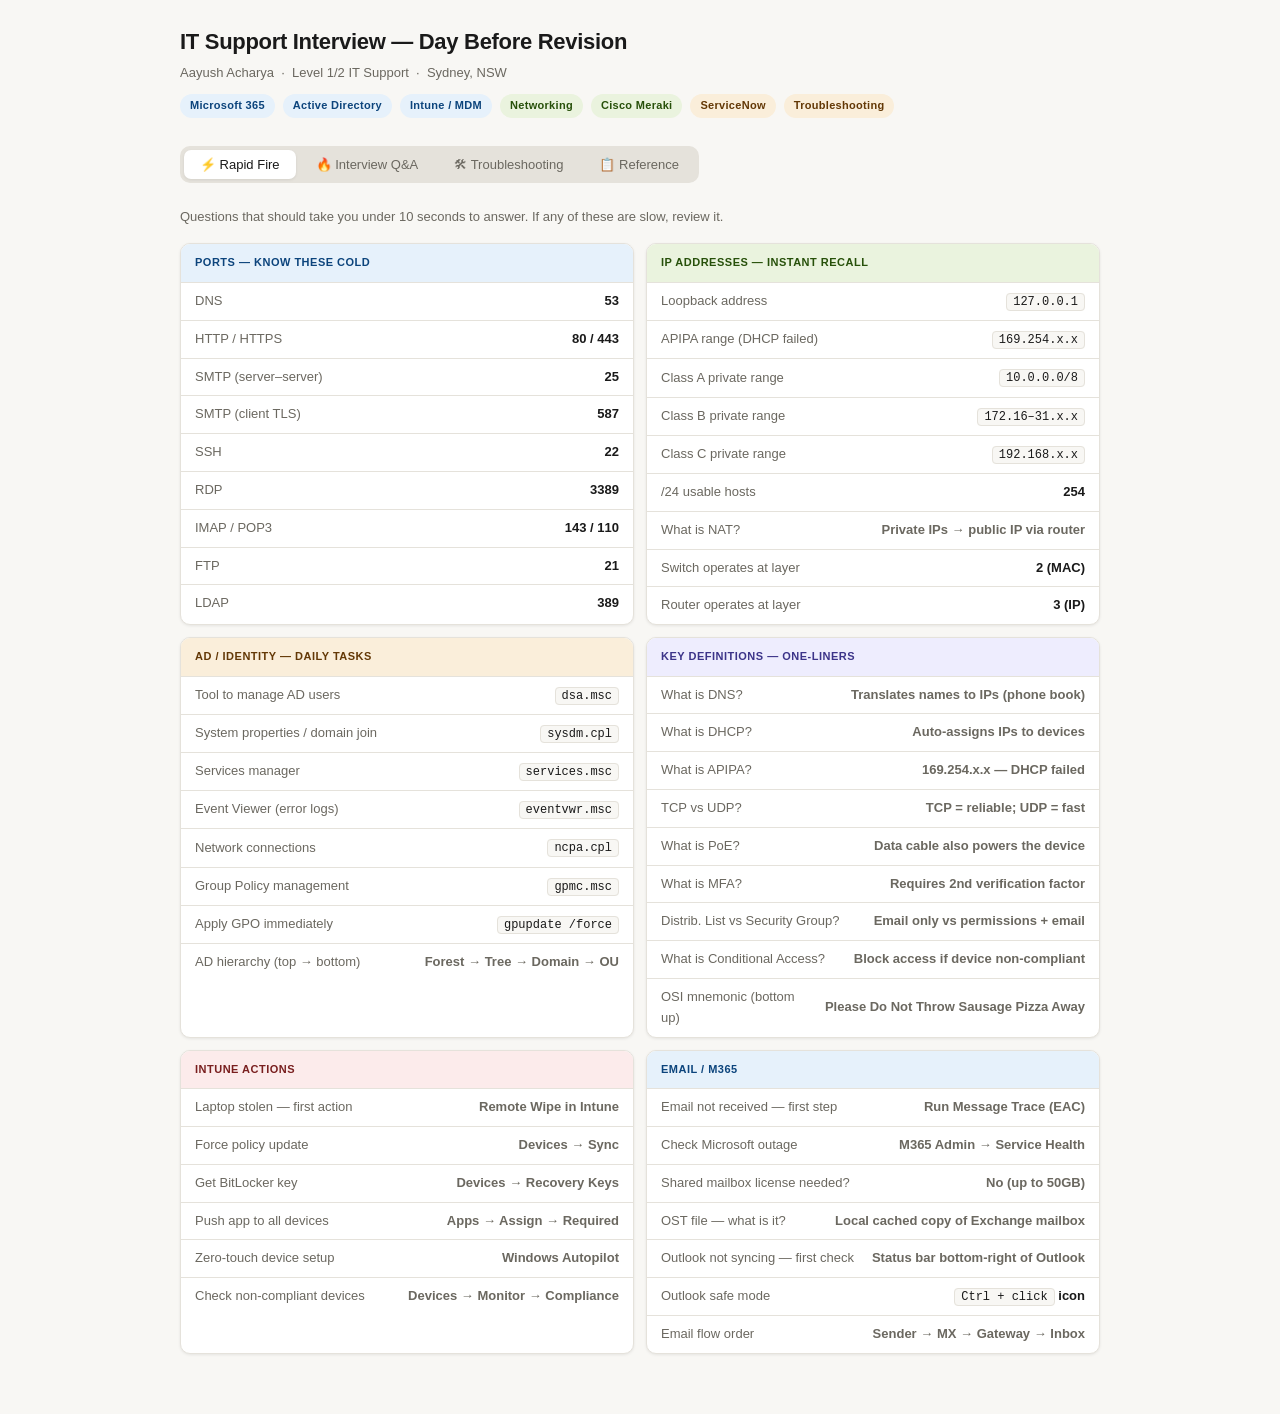
==== IT_Interview_Revision.html @ 7d50e3b5 "Add interactive interview revision guide and updated README" ====
<!DOCTYPE html>
<html lang="en">
<head>
<meta charset="UTF-8">
<meta name="viewport" content="width=device-width, initial-scale=1.0">
<title>IT Support Interview — Day Before Revision</title>
<style>
  :root {
    --bg: #f8f7f4;
    --surface: #ffffff;
    --border: #e5e2db;
    --text: #1a1a1a;
    --muted: #6b6860;
    --accent: #185FA5;
    --accent-bg: #E6F1FB;
    --accent-text: #0C447C;
    --green: #3B6D11;
    --green-bg: #EAF3DE;
    --green-text: #27500A;
    --amber: #854F0B;
    --amber-bg: #FAEEDA;
    --amber-text: #633806;
    --red: #A32D2D;
    --red-bg: #FCEBEB;
    --red-text: #791F1F;
    --purple: #534AB7;
    --purple-bg: #EEEDFE;
    --purple-text: #3C3489;
    --radius: 10px;
    --shadow: 0 1px 3px rgba(0,0,0,0.08);
  }
  * { box-sizing: border-box; margin: 0; padding: 0; }
  body { font-family: -apple-system, 'Segoe UI', sans-serif; background: var(--bg); color: var(--text); font-size: 14px; line-height: 1.6; }

  .page { max-width: 960px; margin: 0 auto; padding: 24px 20px 60px; }

  .header { margin-bottom: 28px; }
  .header h1 { font-size: 22px; font-weight: 700; letter-spacing: -0.3px; }
  .header p { color: var(--muted); font-size: 13px; margin-top: 4px; }
  .badges { display: flex; gap: 8px; margin-top: 10px; flex-wrap: wrap; }
  .badge { font-size: 11px; font-weight: 600; padding: 3px 10px; border-radius: 20px; letter-spacing: 0.3px; }
  .badge-blue { background: var(--accent-bg); color: var(--accent-text); }
  .badge-green { background: var(--green-bg); color: var(--green-text); }
  .badge-amber { background: var(--amber-bg); color: var(--amber-text); }

  .tabs { display: flex; gap: 4px; margin-bottom: 24px; background: var(--border); padding: 4px; border-radius: var(--radius); width: fit-content; }
  .tab { padding: 7px 16px; border-radius: 7px; border: none; background: transparent; cursor: pointer; font-size: 13px; font-weight: 500; color: var(--muted); transition: all 0.15s; }
  .tab.active { background: var(--surface); color: var(--text); box-shadow: var(--shadow); }
  .tab:hover:not(.active) { color: var(--text); }

  .panel { display: none; }
  .panel.active { display: block; }

  /* RAPID FIRE */
  .rf-grid { display: grid; grid-template-columns: 1fr 1fr; gap: 12px; }
  @media (max-width: 600px) { .rf-grid { grid-template-columns: 1fr; } }

  .rf-card { background: var(--surface); border: 1px solid var(--border); border-radius: var(--radius); overflow: hidden; box-shadow: var(--shadow); }
  .rf-header { padding: 10px 14px; font-size: 11px; font-weight: 700; letter-spacing: 0.5px; text-transform: uppercase; border-bottom: 1px solid var(--border); }
  .rf-header.blue { background: var(--accent-bg); color: var(--accent-text); }
  .rf-header.green { background: var(--green-bg); color: var(--green-text); }
  .rf-header.amber { background: var(--amber-bg); color: var(--amber-text); }
  .rf-header.purple { background: var(--purple-bg); color: var(--purple-text); }
  .rf-header.red { background: var(--red-bg); color: var(--red-text); }

  .rf-row { display: flex; justify-content: space-between; align-items: center; padding: 8px 14px; border-bottom: 1px solid var(--border); gap: 12px; }
  .rf-row:last-child { border-bottom: none; }
  .rf-q { color: var(--muted); font-size: 13px; flex: 1; }
  .rf-a { font-weight: 600; font-size: 13px; text-align: right; white-space: nowrap; }
  .rf-a code { background: var(--bg); border: 1px solid var(--border); border-radius: 4px; padding: 1px 6px; font-family: 'Courier New', monospace; font-size: 12px; font-weight: 400; }

  /* INTERVIEW Q&A */
  .qa-list { display: flex; flex-direction: column; gap: 10px; }
  .qa-item { background: var(--surface); border: 1px solid var(--border); border-radius: var(--radius); overflow: hidden; box-shadow: var(--shadow); }
  .qa-q { padding: 14px 16px; cursor: pointer; display: flex; justify-content: space-between; align-items: flex-start; gap: 12px; }
  .qa-q:hover { background: var(--bg); }
  .qa-label { font-size: 11px; font-weight: 700; letter-spacing: 0.4px; text-transform: uppercase; margin-bottom: 3px; }
  .qa-text { font-size: 14px; font-weight: 500; }
  .qa-arrow { font-size: 16px; color: var(--muted); transition: transform 0.2s; flex-shrink: 0; margin-top: 2px; }
  .qa-item.open .qa-arrow { transform: rotate(90deg); }
  .qa-body { display: none; padding: 0 16px 16px; border-top: 1px solid var(--border); }
  .qa-item.open .qa-body { display: block; }
  .qa-answer { background: var(--accent-bg); border-left: 3px solid var(--accent); padding: 12px 14px; border-radius: 0 6px 6px 0; margin: 12px 0 8px; font-size: 13px; line-height: 1.7; color: var(--accent-text); }
  .qa-body p { margin-top: 8px; font-size: 13px; color: var(--muted); line-height: 1.6; }
  .qa-body strong { color: var(--text); font-weight: 600; }
  .tag { display: inline-block; font-size: 11px; font-weight: 600; padding: 2px 8px; border-radius: 4px; }
  .tag-common { background: var(--red-bg); color: var(--red-text); }
  .tag-tech { background: var(--accent-bg); color: var(--accent-text); }
  .tag-behav { background: var(--amber-bg); color: var(--amber-text); }

  /* TROUBLESHOOTING */
  .ts-grid { display: grid; grid-template-columns: 1fr 1fr; gap: 14px; }
  @media (max-width: 640px) { .ts-grid { grid-template-columns: 1fr; } }
  .ts-card { background: var(--surface); border: 1px solid var(--border); border-radius: var(--radius); box-shadow: var(--shadow); overflow: hidden; }
  .ts-title { padding: 12px 14px; font-weight: 600; font-size: 14px; border-bottom: 1px solid var(--border); cursor: pointer; display: flex; justify-content: space-between; align-items: center; }
  .ts-title:hover { background: var(--bg); }
  .ts-body { display: none; padding: 12px 14px; }
  .ts-card.open .ts-body { display: block; }
  .ts-card.open .ts-arrow { transform: rotate(90deg); }
  .ts-arrow { transition: transform 0.2s; color: var(--muted); }
  .step { display: flex; gap: 10px; margin-bottom: 8px; align-items: flex-start; }
  .step-num { background: var(--accent-bg); color: var(--accent-text); border-radius: 50%; width: 20px; height: 20px; display: flex; align-items: center; justify-content: center; font-size: 11px; font-weight: 700; flex-shrink: 0; margin-top: 1px; }
  .step-text { font-size: 13px; line-height: 1.6; }
  .step-text code { background: var(--bg); border: 1px solid var(--border); border-radius: 4px; padding: 0 5px; font-family: monospace; font-size: 12px; }
  .tip { background: var(--green-bg); border-left: 3px solid var(--green); padding: 8px 12px; border-radius: 0 6px 6px 0; margin-top: 10px; font-size: 12px; color: var(--green-text); }
  .warn { background: var(--amber-bg); border-left: 3px solid var(--amber); padding: 8px 12px; border-radius: 0 6px 6px 0; margin-top: 10px; font-size: 12px; color: var(--amber-text); }

  /* REFERENCE */
  .ref-section { margin-bottom: 20px; }
  .ref-title { font-size: 12px; font-weight: 700; letter-spacing: 0.5px; text-transform: uppercase; color: var(--muted); margin-bottom: 10px; }
  .ref-table { width: 100%; border-collapse: collapse; background: var(--surface); border-radius: var(--radius); overflow: hidden; box-shadow: var(--shadow); border: 1px solid var(--border); }
  .ref-table th { background: var(--bg); padding: 8px 12px; text-align: left; font-size: 12px; font-weight: 600; color: var(--muted); border-bottom: 1px solid var(--border); }
  .ref-table td { padding: 8px 12px; font-size: 13px; border-bottom: 1px solid var(--border); }
  .ref-table tr:last-child td { border-bottom: none; }
  .ref-table td:first-child { font-family: monospace; font-size: 12px; color: var(--accent); }
  .cmd-table td:first-child { font-family: monospace; font-size: 12px; color: var(--purple); }
  .port-table td:first-child { font-weight: 700; color: var(--text); font-family: monospace; }
  .sla-table td:first-child { font-family: inherit; font-weight: 500; }
  .p1 { color: var(--red); font-weight: 700; }
  .p2 { color: var(--amber); font-weight: 600; }
  .p3 { color: var(--accent); font-weight: 600; }
  .p4 { color: var(--green); }

  .search-wrap { position: relative; margin-bottom: 20px; }
  .search-wrap input { width: 100%; padding: 10px 14px 10px 36px; border: 1px solid var(--border); border-radius: var(--radius); background: var(--surface); font-size: 14px; color: var(--text); }
  .search-wrap input:focus { outline: none; border-color: var(--accent); }
  .search-icon { position: absolute; left: 12px; top: 50%; transform: translateY(-50%); color: var(--muted); font-size: 14px; }

  .section-label { font-size: 11px; font-weight: 700; letter-spacing: 0.5px; text-transform: uppercase; color: var(--muted); margin-bottom: 10px; }

  .highlight { background: #fff3cd; border-radius: 2px; }
</style>
</head>
<body>
<div class="page">

  <div class="header">
    <h1>IT Support Interview — Day Before Revision</h1>
    <p>Aayush Acharya &nbsp;·&nbsp; Level 1/2 IT Support &nbsp;·&nbsp; Sydney, NSW</p>
    <div class="badges">
      <span class="badge badge-blue">Microsoft 365</span>
      <span class="badge badge-blue">Active Directory</span>
      <span class="badge badge-blue">Intune / MDM</span>
      <span class="badge badge-green">Networking</span>
      <span class="badge badge-green">Cisco Meraki</span>
      <span class="badge badge-amber">ServiceNow</span>
      <span class="badge badge-amber">Troubleshooting</span>
    </div>
  </div>

  <div class="tabs">
    <button class="tab active" onclick="switchTab('rapid')">⚡ Rapid Fire</button>
    <button class="tab" onclick="switchTab('qa')">🔥 Interview Q&amp;A</button>
    <button class="tab" onclick="switchTab('ts')">🛠 Troubleshooting</button>
    <button class="tab" onclick="switchTab('ref')">📋 Reference</button>
  </div>

  <!-- ======== RAPID FIRE ======== -->
  <div id="panel-rapid" class="panel active">
    <p style="color:var(--muted);font-size:13px;margin-bottom:16px;">Questions that should take you under 10 seconds to answer. If any of these are slow, review it.</p>

    <div class="rf-grid">

      <div class="rf-card">
        <div class="rf-header blue">Ports — Know These Cold</div>
        <div class="rf-row"><span class="rf-q">DNS</span><span class="rf-a">53</span></div>
        <div class="rf-row"><span class="rf-q">HTTP / HTTPS</span><span class="rf-a">80 / 443</span></div>
        <div class="rf-row"><span class="rf-q">SMTP (server–server)</span><span class="rf-a">25</span></div>
        <div class="rf-row"><span class="rf-q">SMTP (client TLS)</span><span class="rf-a">587</span></div>
        <div class="rf-row"><span class="rf-q">SSH</span><span class="rf-a">22</span></div>
        <div class="rf-row"><span class="rf-q">RDP</span><span class="rf-a">3389</span></div>
        <div class="rf-row"><span class="rf-q">IMAP / POP3</span><span class="rf-a">143 / 110</span></div>
        <div class="rf-row"><span class="rf-q">FTP</span><span class="rf-a">21</span></div>
        <div class="rf-row"><span class="rf-q">LDAP</span><span class="rf-a">389</span></div>
      </div>

      <div class="rf-card">
        <div class="rf-header green">IP Addresses — Instant Recall</div>
        <div class="rf-row"><span class="rf-q">Loopback address</span><span class="rf-a"><code>127.0.0.1</code></span></div>
        <div class="rf-row"><span class="rf-q">APIPA range (DHCP failed)</span><span class="rf-a"><code>169.254.x.x</code></span></div>
        <div class="rf-row"><span class="rf-q">Class A private range</span><span class="rf-a"><code>10.0.0.0/8</code></span></div>
        <div class="rf-row"><span class="rf-q">Class B private range</span><span class="rf-a"><code>172.16–31.x.x</code></span></div>
        <div class="rf-row"><span class="rf-q">Class C private range</span><span class="rf-a"><code>192.168.x.x</code></span></div>
        <div class="rf-row"><span class="rf-q">/24 usable hosts</span><span class="rf-a">254</span></div>
        <div class="rf-row"><span class="rf-q">What is NAT?</span><span class="rf-a rf-q" style="text-align:right;">Private IPs → public IP via router</span></div>
        <div class="rf-row"><span class="rf-q">Switch operates at layer</span><span class="rf-a">2 (MAC)</span></div>
        <div class="rf-row"><span class="rf-q">Router operates at layer</span><span class="rf-a">3 (IP)</span></div>
      </div>

      <div class="rf-card">
        <div class="rf-header amber">AD / Identity — Daily Tasks</div>
        <div class="rf-row"><span class="rf-q">Tool to manage AD users</span><span class="rf-a"><code>dsa.msc</code></span></div>
        <div class="rf-row"><span class="rf-q">System properties / domain join</span><span class="rf-a"><code>sysdm.cpl</code></span></div>
        <div class="rf-row"><span class="rf-q">Services manager</span><span class="rf-a"><code>services.msc</code></span></div>
        <div class="rf-row"><span class="rf-q">Event Viewer (error logs)</span><span class="rf-a"><code>eventvwr.msc</code></span></div>
        <div class="rf-row"><span class="rf-q">Network connections</span><span class="rf-a"><code>ncpa.cpl</code></span></div>
        <div class="rf-row"><span class="rf-q">Group Policy management</span><span class="rf-a"><code>gpmc.msc</code></span></div>
        <div class="rf-row"><span class="rf-q">Apply GPO immediately</span><span class="rf-a"><code>gpupdate /force</code></span></div>
        <div class="rf-row"><span class="rf-q">AD hierarchy (top → bottom)</span><span class="rf-a rf-q" style="text-align:right;">Forest → Tree → Domain → OU</span></div>
      </div>

      <div class="rf-card">
        <div class="rf-header purple">Key Definitions — One-Liners</div>
        <div class="rf-row"><span class="rf-q">What is DNS?</span><span class="rf-a rf-q" style="text-align:right;">Translates names to IPs (phone book)</span></div>
        <div class="rf-row"><span class="rf-q">What is DHCP?</span><span class="rf-a rf-q" style="text-align:right;">Auto-assigns IPs to devices</span></div>
        <div class="rf-row"><span class="rf-q">What is APIPA?</span><span class="rf-a rf-q" style="text-align:right;">169.254.x.x — DHCP failed</span></div>
        <div class="rf-row"><span class="rf-q">TCP vs UDP?</span><span class="rf-a rf-q" style="text-align:right;">TCP = reliable; UDP = fast</span></div>
        <div class="rf-row"><span class="rf-q">What is PoE?</span><span class="rf-a rf-q" style="text-align:right;">Data cable also powers the device</span></div>
        <div class="rf-row"><span class="rf-q">What is MFA?</span><span class="rf-a rf-q" style="text-align:right;">Requires 2nd verification factor</span></div>
        <div class="rf-row"><span class="rf-q">Distrib. List vs Security Group?</span><span class="rf-a rf-q" style="text-align:right;">Email only vs permissions + email</span></div>
        <div class="rf-row"><span class="rf-q">What is Conditional Access?</span><span class="rf-a rf-q" style="text-align:right;">Block access if device non-compliant</span></div>
        <div class="rf-row"><span class="rf-q">OSI mnemonic (bottom up)</span><span class="rf-a rf-q" style="text-align:right;">Please Do Not Throw Sausage Pizza Away</span></div>
      </div>

      <div class="rf-card">
        <div class="rf-header red">Intune Actions</div>
        <div class="rf-row"><span class="rf-q">Laptop stolen — first action</span><span class="rf-a rf-q" style="text-align:right;">Remote Wipe in Intune</span></div>
        <div class="rf-row"><span class="rf-q">Force policy update</span><span class="rf-a rf-q" style="text-align:right;">Devices → Sync</span></div>
        <div class="rf-row"><span class="rf-q">Get BitLocker key</span><span class="rf-a rf-q" style="text-align:right;">Devices → Recovery Keys</span></div>
        <div class="rf-row"><span class="rf-q">Push app to all devices</span><span class="rf-a rf-q" style="text-align:right;">Apps → Assign → Required</span></div>
        <div class="rf-row"><span class="rf-q">Zero-touch device setup</span><span class="rf-a rf-q" style="text-align:right;">Windows Autopilot</span></div>
        <div class="rf-row"><span class="rf-q">Check non-compliant devices</span><span class="rf-a rf-q" style="text-align:right;">Devices → Monitor → Compliance</span></div>
      </div>

      <div class="rf-card">
        <div class="rf-header blue">Email / M365</div>
        <div class="rf-row"><span class="rf-q">Email not received — first step</span><span class="rf-a rf-q" style="text-align:right;">Run Message Trace (EAC)</span></div>
        <div class="rf-row"><span class="rf-q">Check Microsoft outage</span><span class="rf-a rf-q" style="text-align:right;">M365 Admin → Service Health</span></div>
        <div class="rf-row"><span class="rf-q">Shared mailbox license needed?</span><span class="rf-a rf-q" style="text-align:right;">No (up to 50GB)</span></div>
        <div class="rf-row"><span class="rf-q">OST file — what is it?</span><span class="rf-a rf-q" style="text-align:right;">Local cached copy of Exchange mailbox</span></div>
        <div class="rf-row"><span class="rf-q">Outlook not syncing — first check</span><span class="rf-a rf-q" style="text-align:right;">Status bar bottom-right of Outlook</span></div>
        <div class="rf-row"><span class="rf-q">Outlook safe mode</span><span class="rf-a"><code>Ctrl + click</code> icon</span></div>
        <div class="rf-row"><span class="rf-q">Email flow order</span><span class="rf-a rf-q" style="text-align:right;">Sender → MX → Gateway → Inbox</span></div>
      </div>

    </div>
  </div>

  <!-- ======== INTERVIEW Q&A ======== -->
  <div id="panel-qa" class="panel">
    <p style="color:var(--muted);font-size:13px;margin-bottom:16px;">Click any question to see the strong answer. Read it out loud — aim for 30–45 seconds per answer.</p>
    <div class="qa-list" id="qa-list">

      <div class="qa-item open">
        <div class="qa-q" onclick="toggleQA(this)">
          <div>
            <div class="qa-label"><span class="tag tag-common">Most Asked</span></div>
            <div class="qa-text">Tell me about yourself.</div>
          </div>
          <div class="qa-arrow">›</div>
        </div>
        <div class="qa-body">
          <div class="qa-answer">"I'm an IT support professional with 2+ years of hands-on experience in enterprise environments — most recently at PwC where I provide AV and technical support to partners and executives across a Big 4 environment. Before that, I ran IT support solo across a 200+ user, 9-site hospitality group with a 95% first-contact resolution rate. My strengths are Microsoft 365, Entra ID, Intune, and network troubleshooting, and I back that up with active home lab work in Zero Trust and hybrid cloud infrastructure."</div>
          <p>Tip: Lead with your <strong>current role</strong>, hit your <strong>biggest metric</strong> (95% FCR, 200+ users), then mention <strong>key tech</strong>. Stay under 45 seconds.</p>
        </div>
      </div>

      <div class="qa-item">
        <div class="qa-q" onclick="toggleQA(this)">
          <div>
            <div class="qa-label"><span class="tag tag-common">Most Asked</span></div>
            <div class="qa-text">How do you prioritise tickets when you have multiple open at once?</div>
          </div>
          <div class="qa-arrow">›</div>
        </div>
        <div class="qa-body">
          <div class="qa-answer">"I prioritise by business impact first. If a whole office is down, that's P1 and I escalate immediately. If a single user is fully blocked from working, that's P2 and I jump on it. Minor issues like cosmetic glitches get queued. I follow the SLA matrix — always respond within the window, never go silent on a ticket. I update users proactively; nobody should have to chase me."</div>
          <p>Tip: Mention <strong>SLA awareness</strong>, give a real example of how you categorise, and end on <strong>communication</strong> — that's what separates good L1 from great L1.</p>
        </div>
      </div>

      <div class="qa-item">
        <div class="qa-q" onclick="toggleQA(this)">
          <div>
            <div class="qa-label"><span class="tag tag-tech">Technical</span></div>
            <div class="qa-text">What is Active Directory and what do you use it for day-to-day?</div>
          </div>
          <div class="qa-arrow">›</div>
        </div>
        <div class="qa-body">
          <div class="qa-answer">"Active Directory is Microsoft's centralised directory service that manages users, computers, and security policies across a network. Everything authenticates through it via the Domain Controller. Day-to-day I use <code>dsa.msc</code> to create accounts, reset passwords, unlock accounts, add users to security groups, and handle onboarding and offboarding. It's the most-touched tool in IT support."</div>
          <p>Structure: Forest → Tree → Domain → OU. Know the <strong>AD daily tasks table</strong> in Reference cold.</p>
        </div>
      </div>

      <div class="qa-item">
        <div class="qa-q" onclick="toggleQA(this)">
          <div>
            <div class="qa-label"><span class="tag tag-tech">Technical</span></div>
            <div class="qa-text">What's the difference between a Distribution List and a Security Group?</div>
          </div>
          <div class="qa-arrow">›</div>
        </div>
        <div class="qa-body">
          <div class="qa-answer">"A Distribution List is email-only — you send one email and it fans out to all members. It can't be used for permissions. A Security Group controls access — who can get into a shared drive, SharePoint site, or application. Security groups can also be mail-enabled, so you get both functions in one. I create and manage both in M365 Admin Centre."</div>
        </div>
      </div>

      <div class="qa-item">
        <div class="qa-q" onclick="toggleQA(this)">
          <div>
            <div class="qa-label"><span class="tag tag-tech">Technical</span></div>
            <div class="qa-text">Walk me through what you'd do if a user says their internet is slow.</div>
          </div>
          <div class="qa-arrow">›</div>
        </div>
        <div class="qa-body">
          <div class="qa-answer">"First I ask: is it just them, or others on the same floor? That tells me if it's the device or the network. Then I run <code>ping 8.8.8.8 -t</code> to check for packet loss, and <code>ping google.com</code> — if 8.8.8.8 works but google.com doesn't, it's a DNS issue, not connectivity. Then <code>ipconfig /release</code> and <code>renew</code> to refresh the lease, <code>flushdns</code> to clear cache. I check their IP isn't an APIPA 169.254 address. If they're on WiFi I check the Meraki dashboard for AP status. If the whole office is affected, I contact the ISP and escalate to the network team."</div>
          <p>This is the <strong>most common</strong> technical scenario question. Work through it methodically: isolate → diagnose → fix. See the full playbook in Troubleshooting.</p>
        </div>
      </div>

      <div class="qa-item">
        <div class="qa-q" onclick="toggleQA(this)">
          <div>
            <div class="qa-label"><span class="tag tag-tech">Technical</span></div>
            <div class="qa-text">What do you do in Microsoft Intune day-to-day?</div>
          </div>
          <div class="qa-arrow">›</div>
        </div>
        <div class="qa-body">
          <div class="qa-answer">"I use Intune for the device fleet. When a new staff member starts, I enroll their device and configure Windows Autopilot for zero-touch setup. I push required apps remotely — set as Required so they install without user action. If a device goes missing or stolen, I immediately do a remote wipe from the Intune portal to protect company data. I also use Conditional Access to make sure only compliant, enrolled devices can access company resources, and I regularly check the non-compliance report."</div>
        </div>
      </div>

      <div class="qa-item">
        <div class="qa-q" onclick="toggleQA(this)">
          <div>
            <div class="qa-label"><span class="tag tag-behav">Behavioural</span></div>
            <div class="qa-text">Describe a time you handled a difficult situation or escalation.</div>
          </div>
          <div class="qa-arrow">›</div>
        </div>
        <div class="qa-body">
          <div class="qa-answer">"At Platinum Hospitality, we had a network outage affecting the POS systems during a peak dinner service — revenue was directly impacted. I immediately acknowledged the issue to the venue managers so they knew it was being worked on, kept them on a 15-minute update cycle, and simultaneously traced the fault to a failed switch at one of the sites. I coordinated a remote config push and had the sites back online within 40 minutes. The key lesson: keep stakeholders informed the whole time, not just at the start and end."</div>
          <p>Use the <strong>STAR format</strong>: Situation, Task, Action, Result. Always end with what you learned or the outcome.</p>
        </div>
      </div>

      <div class="qa-item">
        <div class="qa-q" onclick="toggleQA(this)">
          <div>
            <div class="qa-label"><span class="tag tag-behav">Behavioural</span></div>
            <div class="qa-text">How do you handle a VIP or an angry user?</div>
          </div>
          <div class="qa-arrow">›</div>
        </div>
        <div class="qa-body">
          <div class="qa-answer">"I stay professional regardless. The frustration is about their work being blocked, not about me personally. I acknowledge it — 'I understand this is urgent, let's get it sorted right now.' I give a clear timeframe, stay focused on the fix, and give them a heads-up when it's resolved. At PwC I support partners and executives regularly — speed and communication matter most in those situations."</div>
        </div>
      </div>

      <div class="qa-item">
        <div class="qa-q" onclick="toggleQA(this)">
          <div>
            <div class="qa-label"><span class="tag tag-common">Most Asked</span></div>
            <div class="qa-text">What do you do when you can't solve a problem?</div>
          </div>
          <div class="qa-arrow">›</div>
        </div>
        <div class="qa-body">
          <div class="qa-answer">"First I check the internal Knowledge Base — chances are someone solved it before. If not, I look at Microsoft docs or search the specific error code. If I'm still stuck, I ask a senior colleague. If we're approaching the SLA breach, I escalate — but I always escalate WITH a full log: what I tried, error messages, what I ruled out. I never escalate blind and make someone else start from zero."</div>
        </div>
      </div>

      <div class="qa-item">
        <div class="qa-q" onclick="toggleQA(this)">
          <div>
            <div class="qa-label"><span class="tag tag-common">Most Asked</span></div>
            <div class="qa-text">Why should we hire you?</div>
          </div>
          <div class="qa-arrow">›</div>
        </div>
        <div class="qa-body">
          <div class="qa-answer">"I've already proven I can handle a high-volume, multi-site environment solo with strong resolution rates. I don't just fix tickets — I document fixes, build knowledge base articles, and leave things better than I found them. I understand that IT support isn't just about computers; it's about keeping people working and keeping them informed. And I'm genuinely building toward cloud and security specialisation, so I'm an investment that compounds."</div>
        </div>
      </div>

      <div class="qa-item">
        <div class="qa-q" onclick="toggleQA(this)">
          <div>
            <div class="qa-label"><span class="tag tag-tech">Technical</span></div>
            <div class="qa-text">What is Group Policy and how have you used it?</div>
          </div>
          <div class="qa-arrow">›</div>
        </div>
        <div class="qa-body">
          <div class="qa-answer">"Group Policy lets admins push configuration settings to all users and computers in a domain from one place — instead of configuring each machine manually. I create GPOs and link them to OUs. I've used it to enforce password complexity, map network drives, set desktop wallpapers, and push security configurations. When I need changes to apply immediately without waiting for the next policy refresh, I run <code>gpupdate /force</code> on the client machine."</div>
        </div>
      </div>

    </div>
  </div>

  <!-- ======== TROUBLESHOOTING ======== -->
  <div id="panel-ts" class="panel">
    <p style="color:var(--muted);font-size:13px;margin-bottom:16px;">Click any scenario to expand the step-by-step playbook. In interviews, walk through these out loud.</p>
    <div class="ts-grid">

      <div class="ts-card open">
        <div class="ts-title" onclick="toggleTS(this)">
          <span>🌐 Internet slow / not working</span>
          <span class="ts-arrow">›</span>
        </div>
        <div class="ts-body">
          <div class="step"><div class="step-num">1</div><div class="step-text"><strong>Isolate scope.</strong> One user or whole office? One = device. Whole = upstream.</div></div>
          <div class="step"><div class="step-num">2</div><div class="step-text">Run <code>ping 8.8.8.8 -t</code> — check for packet loss in the output.</div></div>
          <div class="step"><div class="step-num">3</div><div class="step-text">Run <code>ping google.com</code> — if 8.8.8.8 works but google.com fails → DNS issue.</div></div>
          <div class="step"><div class="step-num">4</div><div class="step-text">Check IP with <code>ipconfig /all</code>. APIPA <code>169.254.x.x</code> = DHCP failed.</div></div>
          <div class="step"><div class="step-num">5</div><div class="step-text">Run <code>ipconfig /release</code> → <code>ipconfig /renew</code> → <code>ipconfig /flushdns</code>.</div></div>
          <div class="step"><div class="step-num">6</div><div class="step-text">Restart docking station. Try different cable.</div></div>
          <div class="step"><div class="step-num">7</div><div class="step-text">WiFi: check Meraki dashboard — is the AP online? Is the user on corporate vs guest WiFi?</div></div>
          <div class="tip">Whole office affected → contact ISP + escalate to network team immediately.</div>
        </div>
      </div>

      <div class="ts-card">
        <div class="ts-title" onclick="toggleTS(this)">
          <span>📧 Outlook not syncing</span>
          <span class="ts-arrow">›</span>
        </div>
        <div class="ts-body">
          <div class="step"><div class="step-num">1</div><div class="step-text">Check status bar (bottom-right of Outlook). Should say "Connected to Exchange".</div></div>
          <div class="step"><div class="step-num">2</div><div class="step-text">Test at <strong>office.com</strong> → OWA. If it works there, problem is the local client.</div></div>
          <div class="step"><div class="step-num">3</div><div class="step-text">Launch Outlook Safe Mode: <code>Ctrl + click</code> the icon. If it works → add-in conflict.</div></div>
          <div class="step"><div class="step-num">4</div><div class="step-text">Repair Office: Control Panel → Programs → Microsoft 365 → Repair (Quick first).</div></div>
          <div class="step"><div class="step-num">5</div><div class="step-text">Rebuild OST: close Outlook → delete <code>.ost</code> file in <code>%localappdata%\Microsoft\Outlook\</code> → reopen.</div></div>
          <div class="step"><div class="step-num">6</div><div class="step-text">New profile: Control Panel → Mail → Show Profiles → Add new → set as default.</div></div>
          <div class="tip">Always check M365 Service Health first — if Exchange is down, none of this matters.</div>
        </div>
      </div>

      <div class="ts-card">
        <div class="ts-title" onclick="toggleTS(this)">
          <span>🖨 Printer not working</span>
          <span class="ts-arrow">›</span>
        </div>
        <div class="ts-body">
          <div class="step"><div class="step-num">1</div><div class="step-text">Isolate: just this user, or everyone? Just this printer, or all printers?</div></div>
          <div class="step"><div class="step-num">2</div><div class="step-text">Physical check: is printer on, no error lights, paper loaded, not showing offline?</div></div>
          <div class="step"><div class="step-num">3</div><div class="step-text">Ping printer IP: <code>ping [printer IP]</code> — can't reach it? Network/IP issue.</div></div>
          <div class="step"><div class="step-num">4</div><div class="step-text">Restart Print Spooler: <code>services.msc</code> → Print Spooler → Restart.</div></div>
          <div class="step"><div class="step-num">5</div><div class="step-text">Remap printer: Win+R → <code>\\server\printername</code></div></div>
          <div class="step"><div class="step-num">6</div><div class="step-text">If stuck queue: stop Spooler → delete files in <code>C:\Windows\System32\spool\PRINTERS</code> → restart Spooler.</div></div>
        </div>
      </div>

      <div class="ts-card">
        <div class="ts-title" onclick="toggleTS(this)">
          <span>🔒 Account locked out</span>
          <span class="ts-arrow">›</span>
        </div>
        <div class="ts-body">
          <div class="step"><div class="step-num">1</div><div class="step-text"><code>dsa.msc</code> → find user → Properties → Account tab → tick "Unlock account".</div></div>
          <div class="step"><div class="step-num">2</div><div class="step-text">Check Event Viewer for source of lockout — which machine triggered it?</div></div>
          <div class="step"><div class="step-num">3</div><div class="step-text">Ask: do you have Outlook or Teams on your phone with old password saved? That can keep re-locking it.</div></div>
          <div class="step"><div class="step-num">4</div><div class="step-text">Advise user to update saved credentials on all devices after password reset.</div></div>
          <div class="tip">Most common cause: saved credentials on phone still using the old password.</div>
        </div>
      </div>

      <div class="ts-card">
        <div class="ts-title" onclick="toggleTS(this)">
          <span>🎧 Teams / Audio not working</span>
          <span class="ts-arrow">›</span>
        </div>
        <div class="ts-body">
          <div class="step"><div class="step-num">1</div><div class="step-text">Check Windows Sound Settings → correct output device selected (not laptop speakers).</div></div>
          <div class="step"><div class="step-num">2</div><div class="step-text">Settings → Privacy → Microphone → toggle ON for Teams.</div></div>
          <div class="step"><div class="step-num">3</div><div class="step-text">In Teams: ··· → Settings → Devices → select correct mic/speaker.</div></div>
          <div class="step"><div class="step-num">4</div><div class="step-text">Clear Teams cache: <code>%appdata%\Microsoft\Teams</code> → delete contents → restart Teams.</div></div>
          <div class="step"><div class="step-num">5</div><div class="step-text">Test on <strong>teams.microsoft.com</strong> (web) — isolates desktop client vs account.</div></div>
        </div>
      </div>

      <div class="ts-card">
        <div class="ts-title" onclick="toggleTS(this)">
          <span>🔑 VPN not connecting</span>
          <span class="ts-arrow">›</span>
        </div>
        <div class="ts-body">
          <div class="step"><div class="step-num">1</div><div class="step-text">Confirm user has working internet <em>without</em> VPN first.</div></div>
          <div class="step"><div class="step-num">2</div><div class="step-text">Disconnect → reconnect. Check VPN client is up to date.</div></div>
          <div class="step"><div class="step-num">3</div><div class="step-text">Check credentials — has their password expired?</div></div>
          <div class="step"><div class="step-num">4</div><div class="step-text">Reinstall the VPN client.</div></div>
          <div class="step"><div class="step-num">5</div><div class="step-text">Test from mobile hotspot — rules out local network blocking VPN ports.</div></div>
          <div class="step"><div class="step-num">6</div><div class="step-text">Escalate with: error message, screenshots, steps tried.</div></div>
        </div>
      </div>

      <div class="ts-card">
        <div class="ts-title" onclick="toggleTS(this)">
          <span>💻 Laptop reported stolen</span>
          <span class="ts-arrow">›</span>
        </div>
        <div class="ts-body">
          <div class="step"><div class="step-num">1</div><div class="step-text">Confirm genuine theft with manager (not just misplaced).</div></div>
          <div class="step"><div class="step-num">2</div><div class="step-text"><strong>Intune → Devices → Remote Wipe.</strong> Removes all company data immediately.</div></div>
          <div class="step"><div class="step-num">3</div><div class="step-text"><strong>Entra ID → Revoke all sign-in sessions</strong> for the user.</div></div>
          <div class="step"><div class="step-num">4</div><div class="step-text">Disable the user's AD account if credential compromise is suspected.</div></div>
          <div class="step"><div class="step-num">5</div><div class="step-text">Log full incident in ticketing system with timestamps.</div></div>
          <div class="step"><div class="step-num">6</div><div class="step-text">Report to building security / police. Begin replacement hardware process.</div></div>
          <div class="warn">Never skip the Remote Wipe step — this is the most critical action and must happen immediately.</div>
        </div>
      </div>

      <div class="ts-card">
        <div class="ts-title" onclick="toggleTS(this)">
          <span>⚠️ "Trust relationship failed"</span>
          <span class="ts-arrow">›</span>
        </div>
        <div class="ts-body">
          <p style="font-size:13px;margin-bottom:10px;color:var(--muted);">Machine account password out of sync with the Domain Controller.</p>
          <div class="step"><div class="step-num">1</div><div class="step-text">Log in as <strong>local admin</strong> (not domain account).</div></div>
          <div class="step"><div class="step-num">2</div><div class="step-text">PowerShell fix: <code>Test-ComputerSecureChannel -Repair -Credential (Get-Credential)</code></div></div>
          <div class="step"><div class="step-num">3</div><div class="step-text">Classic method: <code>sysdm.cpl</code> → remove from domain → rejoin domain → restart.</div></div>
          <div class="tip">PowerShell method is faster — no full disjoin/rejoin needed on modern Windows.</div>
        </div>
      </div>

    </div>
  </div>

  <!-- ======== REFERENCE ======== -->
  <div id="panel-ref" class="panel">

    <div class="ref-section">
      <div class="ref-title">SLA Matrix</div>
      <table class="ref-table sla-table">
        <tr><th>Priority</th><th>Respond by</th><th>Resolve by</th><th>Example</th></tr>
        <tr><td class="p1">P1 — Critical</td><td class="p1">&lt; 15 min</td><td class="p1">&lt; 2 hrs</td><td>Server down, whole office offline</td></tr>
        <tr><td class="p2">P2 — Urgent</td><td class="p2">&lt; 1 hr</td><td class="p2">&lt; 4 hrs</td><td>User fully blocked from working</td></tr>
        <tr><td class="p3">P3 — High</td><td class="p3">&lt; 2 hrs</td><td class="p3">&lt; 8 hrs</td><td>Degraded, workaround exists</td></tr>
        <tr><td class="p4">P4 — Normal</td><td class="p4">&lt; 4 hrs</td><td class="p4">&lt; 24 hrs</td><td>Minor, non-blocking issue</td></tr>
        <tr><td>Phone answer</td><td colspan="3">&lt; 30 seconds</td></tr>
      </table>
    </div>

    <div class="ref-section">
      <div class="ref-title">Active Directory Daily Tasks</div>
      <table class="ref-table">
        <tr><th>Task</th><th>Tool</th><th>How</th></tr>
        <tr><td>Create user</td><td>dsa.msc</td><td>Right-click OU → New → User</td></tr>
        <tr><td>Reset password</td><td>dsa.msc</td><td>Right-click user → Reset Password</td></tr>
        <tr><td>Unlock account</td><td>dsa.msc</td><td>Properties → Account tab → Unlock</td></tr>
        <tr><td>Disable account</td><td>dsa.msc</td><td>Right-click → Disable Account</td></tr>
        <tr><td>Add to group</td><td>dsa.msc</td><td>Properties → Member Of → Add</td></tr>
        <tr><td>Check password expiry</td><td>CMD</td><td>net user [username] /domain</td></tr>
        <tr><td>Force Group Policy</td><td>CMD</td><td>gpupdate /force</td></tr>
        <tr><td>Join domain</td><td>sysdm.cpl</td><td>Change → Domain → enter name</td></tr>
      </table>
    </div>

    <div class="ref-section">
      <div class="ref-title">CMD / PowerShell Cheat Sheet</div>
      <table class="ref-table cmd-table">
        <tr><th>Command</th><th>Use it for</th></tr>
        <tr><td>ipconfig /all</td><td>Full network info — IP, gateway, DNS, MAC, DHCP server</td></tr>
        <tr><td>ipconfig /release + /renew</td><td>Drop and request a new DHCP lease</td></tr>
        <tr><td>ipconfig /flushdns</td><td>Clear local DNS cache</td></tr>
        <tr><td>ping 8.8.8.8 -t</td><td>Continuous ping — check for packet loss (drops = unstable)</td></tr>
        <tr><td>tracert google.com</td><td>Find which hop (router) is failing</td></tr>
        <tr><td>nslookup google.com</td><td>Check what IP DNS returns for a name</td></tr>
        <tr><td>gpupdate /force</td><td>Apply Group Policy immediately</td></tr>
        <tr><td>net user [user] /domain</td><td>Check account status, last password change, expiry</td></tr>
        <tr><td>whoami /groups</td><td>See all security groups the current user is in</td></tr>
        <tr><td>sfc /scannow</td><td>Scan and repair corrupted Windows system files</td></tr>
        <tr><td>netstat -an</td><td>See all active network connections and listening ports</td></tr>
        <tr><td>arp -a</td><td>Show ARP table (IP → MAC address mappings)</td></tr>
      </table>
    </div>

    <div class="ref-section">
      <div class="ref-title">Key Port Numbers</div>
      <table class="ref-table port-table">
        <tr><th>Port</th><th>Protocol</th><th>What it does</th></tr>
        <tr><td>21</td><td>FTP</td><td>File transfer (unencrypted)</td></tr>
        <tr><td>22</td><td>SSH</td><td>Secure remote shell</td></tr>
        <tr><td>25</td><td>SMTP</td><td>Outgoing mail — server to server</td></tr>
        <tr><td>53</td><td>DNS</td><td>Name resolution</td></tr>
        <tr><td>80</td><td>HTTP</td><td>Web (unencrypted)</td></tr>
        <tr><td>110</td><td>POP3</td><td>Incoming mail (downloads to local)</td></tr>
        <tr><td>143</td><td>IMAP</td><td>Incoming mail (server sync)</td></tr>
        <tr><td>389</td><td>LDAP</td><td>Directory services (Active Directory)</td></tr>
        <tr><td>443</td><td>HTTPS</td><td>Secure web</td></tr>
        <tr><td>587</td><td>SMTP/TLS</td><td>Outgoing mail — client to server (secure)</td></tr>
        <tr><td>3389</td><td>RDP</td><td>Remote Desktop Protocol</td></tr>
      </table>
    </div>

    <div class="ref-section">
      <div class="ref-title">Windows Run Commands</div>
      <table class="ref-table cmd-table">
        <tr><th>Command</th><th>Opens</th></tr>
        <tr><td>sysdm.cpl</td><td>System Properties — domain join, PC rename</td></tr>
        <tr><td>ncpa.cpl</td><td>Network Connections — set static IP, toggle NIC</td></tr>
        <tr><td>appwiz.cpl</td><td>Programs & Features — uninstall / repair Office</td></tr>
        <tr><td>services.msc</td><td>Services — restart Print Spooler, Windows Update</td></tr>
        <tr><td>eventvwr.msc</td><td>Event Viewer — error codes, crash logs</td></tr>
        <tr><td>dsa.msc</td><td>AD Users & Computers — manage domain users</td></tr>
        <tr><td>gpmc.msc</td><td>Group Policy Management Console</td></tr>
        <tr><td>diskmgmt.msc</td><td>Disk Management — partition drives</td></tr>
        <tr><td>compmgmt.msc</td><td>Computer Management — local users, disk, services</td></tr>
      </table>
    </div>

    <div class="ref-section">
      <div class="ref-title">OSI Model — Practical Reference</div>
      <table class="ref-table">
        <tr><th>Layer</th><th>Name</th><th>Devices / Protocols</th><th>Real-world example</th></tr>
        <tr><td>7</td><td>Application</td><td>HTTP, DNS, SMTP, FTP</td><td>Chrome, Outlook</td></tr>
        <tr><td>6</td><td>Presentation</td><td>SSL/TLS, encryption</td><td>HTTPS certificate</td></tr>
        <tr><td>5</td><td>Session</td><td>NetBIOS, RPC</td><td>Starting a Remote Desktop session</td></tr>
        <tr><td>4</td><td>Transport</td><td>TCP, UDP</td><td>TCP for email, UDP for Teams calls</td></tr>
        <tr><td>3</td><td>Network</td><td>IP, ICMP, routers</td><td>ping, tracert, routing between networks</td></tr>
        <tr><td>2</td><td>Data Link</td><td>Ethernet, MAC, switches</td><td>Switch forwarding by MAC address</td></tr>
        <tr><td>1</td><td>Physical</td><td>Cat5/Cat6, NIC, hubs</td><td>The cable in the wall</td></tr>
      </table>
      <p style="font-size:12px;color:var(--muted);margin-top:8px;">Mnemonic (bottom→top): <strong>P</strong>lease <strong>D</strong>o <strong>N</strong>ot <strong>T</strong>hrow <strong>S</strong>ausage <strong>P</strong>izza <strong>A</strong>way</p>
    </div>

  </div>

</div>

<script>
function switchTab(name) {
  document.querySelectorAll('.panel').forEach(p => p.classList.remove('active'));
  document.querySelectorAll('.tab').forEach(t => t.classList.remove('active'));
  document.getElementById('panel-' + name).classList.add('active');
  event.target.classList.add('active');
}
function toggleQA(el) {
  el.closest('.qa-item').classList.toggle('open');
}
function toggleTS(el) {
  el.closest('.ts-card').classList.toggle('open');
}
</script>
</body>
</html>
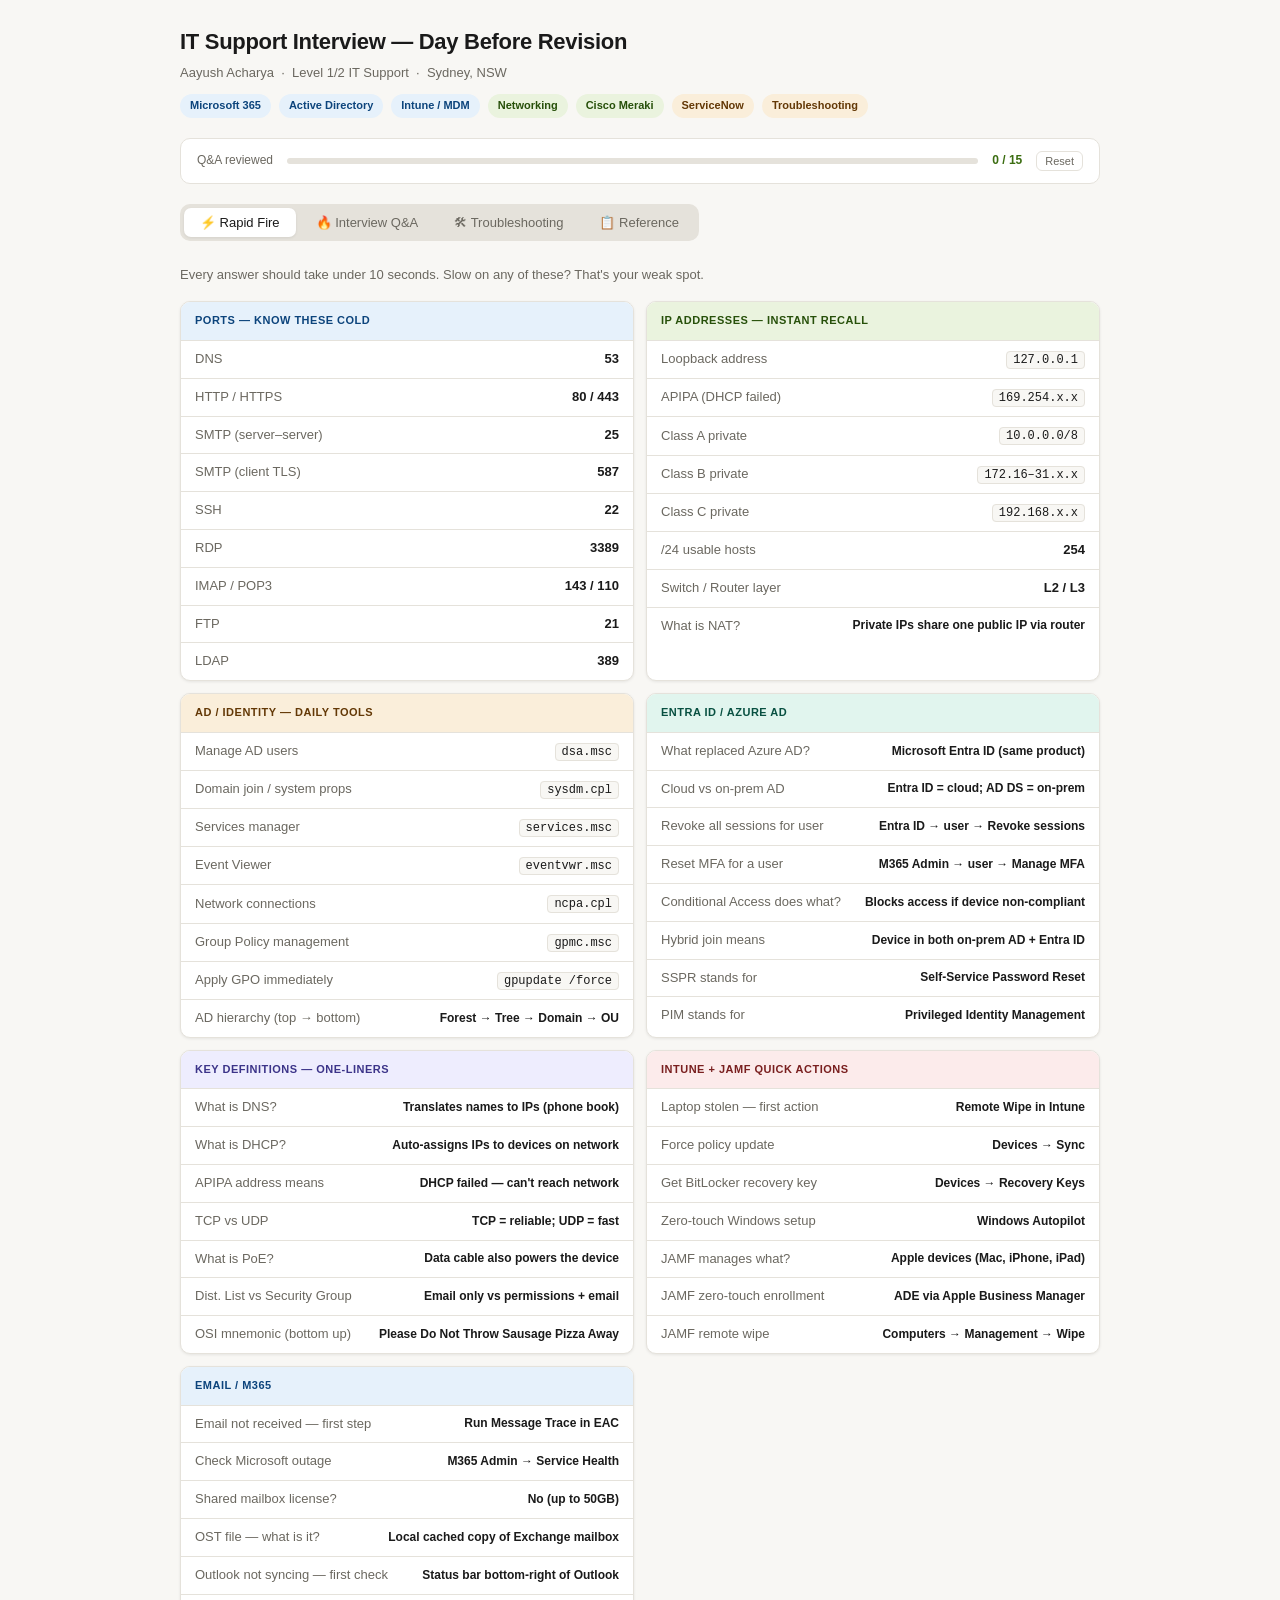
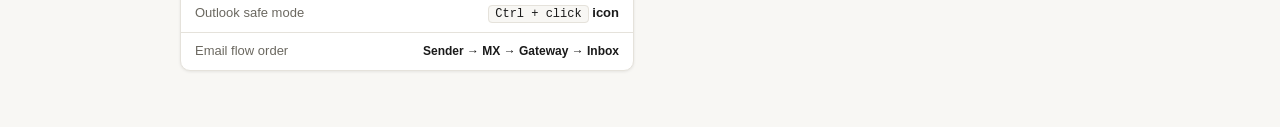
==== commit d84cf2c6: "Patch revision guide: Entra ID, JAMF, salary Q, leaving Q, STAR story 2, progress tracker" ====
--- a/IT_Interview_Revision.html
+++ b/IT_Interview_Revision.html
@@ -6,55 +6,41 @@
 <title>IT Support Interview — Day Before Revision</title>
 <style>
   :root {
-    --bg: #f8f7f4;
-    --surface: #ffffff;
-    --border: #e5e2db;
-    --text: #1a1a1a;
-    --muted: #6b6860;
-    --accent: #185FA5;
-    --accent-bg: #E6F1FB;
-    --accent-text: #0C447C;
-    --green: #3B6D11;
-    --green-bg: #EAF3DE;
-    --green-text: #27500A;
-    --amber: #854F0B;
-    --amber-bg: #FAEEDA;
-    --amber-text: #633806;
-    --red: #A32D2D;
-    --red-bg: #FCEBEB;
-    --red-text: #791F1F;
-    --purple: #534AB7;
-    --purple-bg: #EEEDFE;
-    --purple-text: #3C3489;
-    --radius: 10px;
-    --shadow: 0 1px 3px rgba(0,0,0,0.08);
+    --bg: #f8f7f4; --surface: #ffffff; --border: #e5e2db; --text: #1a1a1a; --muted: #6b6860;
+    --accent: #185FA5; --accent-bg: #E6F1FB; --accent-text: #0C447C;
+    --green: #3B6D11; --green-bg: #EAF3DE; --green-text: #27500A;
+    --amber: #854F0B; --amber-bg: #FAEEDA; --amber-text: #633806;
+    --red: #A32D2D; --red-bg: #FCEBEB; --red-text: #791F1F;
+    --purple: #534AB7; --purple-bg: #EEEDFE; --purple-text: #3C3489;
+    --teal: #0F6E56; --teal-bg: #E1F5EE; --teal-text: #085041;
+    --radius: 10px; --shadow: 0 1px 3px rgba(0,0,0,0.08);
   }
   * { box-sizing: border-box; margin: 0; padding: 0; }
   body { font-family: -apple-system, 'Segoe UI', sans-serif; background: var(--bg); color: var(--text); font-size: 14px; line-height: 1.6; }
-
   .page { max-width: 960px; margin: 0 auto; padding: 24px 20px 60px; }
-
-  .header { margin-bottom: 28px; }
+  .header { margin-bottom: 20px; }
   .header h1 { font-size: 22px; font-weight: 700; letter-spacing: -0.3px; }
   .header p { color: var(--muted); font-size: 13px; margin-top: 4px; }
   .badges { display: flex; gap: 8px; margin-top: 10px; flex-wrap: wrap; }
-  .badge { font-size: 11px; font-weight: 600; padding: 3px 10px; border-radius: 20px; letter-spacing: 0.3px; }
+  .badge { font-size: 11px; font-weight: 600; padding: 3px 10px; border-radius: 20px; }
   .badge-blue { background: var(--accent-bg); color: var(--accent-text); }
   .badge-green { background: var(--green-bg); color: var(--green-text); }
   .badge-amber { background: var(--amber-bg); color: var(--amber-text); }
-
-  .tabs { display: flex; gap: 4px; margin-bottom: 24px; background: var(--border); padding: 4px; border-radius: var(--radius); width: fit-content; }
+  .progress-wrap { background: var(--surface); border: 1px solid var(--border); border-radius: var(--radius); padding: 12px 16px; margin-bottom: 20px; display: flex; align-items: center; gap: 14px; }
+  .progress-label { font-size: 12px; color: var(--muted); white-space: nowrap; }
+  .progress-bar-bg { flex: 1; background: var(--border); border-radius: 99px; height: 6px; }
+  .progress-bar-fill { height: 6px; border-radius: 99px; background: var(--green); transition: width 0.3s; }
+  .progress-count { font-size: 12px; font-weight: 600; color: var(--green); white-space: nowrap; }
+  .reset-btn { font-size: 11px; color: var(--muted); background: none; border: 1px solid var(--border); border-radius: 6px; padding: 3px 8px; cursor: pointer; }
+  .reset-btn:hover { color: var(--red); border-color: var(--red); }
+  .tabs { display: flex; gap: 4px; margin-bottom: 24px; background: var(--border); padding: 4px; border-radius: var(--radius); width: fit-content; flex-wrap: wrap; }
   .tab { padding: 7px 16px; border-radius: 7px; border: none; background: transparent; cursor: pointer; font-size: 13px; font-weight: 500; color: var(--muted); transition: all 0.15s; }
   .tab.active { background: var(--surface); color: var(--text); box-shadow: var(--shadow); }
   .tab:hover:not(.active) { color: var(--text); }
-
   .panel { display: none; }
   .panel.active { display: block; }
-
-  /* RAPID FIRE */
   .rf-grid { display: grid; grid-template-columns: 1fr 1fr; gap: 12px; }
   @media (max-width: 600px) { .rf-grid { grid-template-columns: 1fr; } }
-
   .rf-card { background: var(--surface); border: 1px solid var(--border); border-radius: var(--radius); overflow: hidden; box-shadow: var(--shadow); }
   .rf-header { padding: 10px 14px; font-size: 11px; font-weight: 700; letter-spacing: 0.5px; text-transform: uppercase; border-bottom: 1px solid var(--border); }
   .rf-header.blue { background: var(--accent-bg); color: var(--accent-text); }
@@ -62,16 +48,17 @@
   .rf-header.amber { background: var(--amber-bg); color: var(--amber-text); }
   .rf-header.purple { background: var(--purple-bg); color: var(--purple-text); }
   .rf-header.red { background: var(--red-bg); color: var(--red-text); }
-
+  .rf-header.teal { background: var(--teal-bg); color: var(--teal-text); }
   .rf-row { display: flex; justify-content: space-between; align-items: center; padding: 8px 14px; border-bottom: 1px solid var(--border); gap: 12px; }
   .rf-row:last-child { border-bottom: none; }
   .rf-q { color: var(--muted); font-size: 13px; flex: 1; }
-  .rf-a { font-weight: 600; font-size: 13px; text-align: right; white-space: nowrap; }
-  .rf-a code { background: var(--bg); border: 1px solid var(--border); border-radius: 4px; padding: 1px 6px; font-family: 'Courier New', monospace; font-size: 12px; font-weight: 400; }
-
-  /* INTERVIEW Q&A */
+  .rf-a { font-weight: 600; font-size: 13px; text-align: right; }
+  .rf-a code { background: var(--bg); border: 1px solid var(--border); border-radius: 4px; padding: 1px 6px; font-family: monospace; font-size: 12px; font-weight: 400; }
+  .qa-section-label { font-size: 11px; font-weight: 700; letter-spacing: 0.5px; text-transform: uppercase; color: var(--muted); margin: 20px 0 8px; }
+  .qa-section-label:first-child { margin-top: 0; }
   .qa-list { display: flex; flex-direction: column; gap: 10px; }
-  .qa-item { background: var(--surface); border: 1px solid var(--border); border-radius: var(--radius); overflow: hidden; box-shadow: var(--shadow); }
+  .qa-item { background: var(--surface); border: 1px solid var(--border); border-radius: var(--radius); overflow: hidden; box-shadow: var(--shadow); transition: border-color 0.2s; }
+  .qa-item.reviewed { border-color: var(--green); }
   .qa-q { padding: 14px 16px; cursor: pointer; display: flex; justify-content: space-between; align-items: flex-start; gap: 12px; }
   .qa-q:hover { background: var(--bg); }
   .qa-label { font-size: 11px; font-weight: 700; letter-spacing: 0.4px; text-transform: uppercase; margin-bottom: 3px; }
@@ -81,14 +68,21 @@
   .qa-body { display: none; padding: 0 16px 16px; border-top: 1px solid var(--border); }
   .qa-item.open .qa-body { display: block; }
   .qa-answer { background: var(--accent-bg); border-left: 3px solid var(--accent); padding: 12px 14px; border-radius: 0 6px 6px 0; margin: 12px 0 8px; font-size: 13px; line-height: 1.7; color: var(--accent-text); }
+  .qa-answer.amber { background: var(--amber-bg); border-left-color: var(--amber); color: var(--amber-text); }
+  .qa-answer.green { background: var(--green-bg); border-left-color: var(--green); color: var(--green-text); }
   .qa-body p { margin-top: 8px; font-size: 13px; color: var(--muted); line-height: 1.6; }
   .qa-body strong { color: var(--text); font-weight: 600; }
+  .qa-body ul { margin: 8px 0 0 16px; font-size: 13px; color: var(--muted); }
+  .qa-body ul li { margin-bottom: 4px; }
   .tag { display: inline-block; font-size: 11px; font-weight: 600; padding: 2px 8px; border-radius: 4px; }
   .tag-common { background: var(--red-bg); color: var(--red-text); }
   .tag-tech { background: var(--accent-bg); color: var(--accent-text); }
   .tag-behav { background: var(--amber-bg); color: var(--amber-text); }
-
-  /* TROUBLESHOOTING */
+  .tag-trap { background: var(--purple-bg); color: var(--purple-text); }
+  .mark-btn { margin-top: 12px; font-size: 12px; padding: 5px 12px; border-radius: 6px; border: 1px solid var(--border); background: var(--bg); cursor: pointer; color: var(--muted); }
+  .mark-btn:hover { border-color: var(--green); color: var(--green); }
+  .qa-item.reviewed .mark-btn { background: var(--green-bg); border-color: var(--green); color: var(--green-text); }
+  .short-tip { background: var(--amber-bg); border-left: 3px solid var(--amber); padding: 8px 12px; border-radius: 0 6px 6px 0; margin-top: 8px; font-size: 12px; color: var(--amber-text); }
   .ts-grid { display: grid; grid-template-columns: 1fr 1fr; gap: 14px; }
   @media (max-width: 640px) { .ts-grid { grid-template-columns: 1fr; } }
   .ts-card { background: var(--surface); border: 1px solid var(--border); border-radius: var(--radius); box-shadow: var(--shadow); overflow: hidden; }
@@ -104,8 +98,6 @@
   .step-text code { background: var(--bg); border: 1px solid var(--border); border-radius: 4px; padding: 0 5px; font-family: monospace; font-size: 12px; }
   .tip { background: var(--green-bg); border-left: 3px solid var(--green); padding: 8px 12px; border-radius: 0 6px 6px 0; margin-top: 10px; font-size: 12px; color: var(--green-text); }
   .warn { background: var(--amber-bg); border-left: 3px solid var(--amber); padding: 8px 12px; border-radius: 0 6px 6px 0; margin-top: 10px; font-size: 12px; color: var(--amber-text); }
-
-  /* REFERENCE */
   .ref-section { margin-bottom: 20px; }
   .ref-title { font-size: 12px; font-weight: 700; letter-spacing: 0.5px; text-transform: uppercase; color: var(--muted); margin-bottom: 10px; }
   .ref-table { width: 100%; border-collapse: collapse; background: var(--surface); border-radius: var(--radius); overflow: hidden; box-shadow: var(--shadow); border: 1px solid var(--border); }
@@ -116,24 +108,13 @@
   .cmd-table td:first-child { font-family: monospace; font-size: 12px; color: var(--purple); }
   .port-table td:first-child { font-weight: 700; color: var(--text); font-family: monospace; }
   .sla-table td:first-child { font-family: inherit; font-weight: 500; }
-  .p1 { color: var(--red); font-weight: 700; }
-  .p2 { color: var(--amber); font-weight: 600; }
-  .p3 { color: var(--accent); font-weight: 600; }
-  .p4 { color: var(--green); }
-
-  .search-wrap { position: relative; margin-bottom: 20px; }
-  .search-wrap input { width: 100%; padding: 10px 14px 10px 36px; border: 1px solid var(--border); border-radius: var(--radius); background: var(--surface); font-size: 14px; color: var(--text); }
-  .search-wrap input:focus { outline: none; border-color: var(--accent); }
-  .search-icon { position: absolute; left: 12px; top: 50%; transform: translateY(-50%); color: var(--muted); font-size: 14px; }
-
-  .section-label { font-size: 11px; font-weight: 700; letter-spacing: 0.5px; text-transform: uppercase; color: var(--muted); margin-bottom: 10px; }
-
-  .highlight { background: #fff3cd; border-radius: 2px; }
+  .plain-table td:first-child { font-family: inherit; color: var(--text); font-size: 13px; }
+  .p1 { color: var(--red); font-weight: 700; } .p2 { color: var(--amber); font-weight: 600; }
+  .p3 { color: var(--accent); font-weight: 600; } .p4 { color: var(--green); }
 </style>
 </head>
 <body>
 <div class="page">
-
   <div class="header">
     <h1>IT Support Interview — Day Before Revision</h1>
     <p>Aayush Acharya &nbsp;·&nbsp; Level 1/2 IT Support &nbsp;·&nbsp; Sydney, NSW</p>
@@ -148,19 +129,24 @@
     </div>
   </div>
 
+  <div class="progress-wrap">
+    <span class="progress-label">Q&amp;A reviewed</span>
+    <div class="progress-bar-bg"><div class="progress-bar-fill" id="prog-fill" style="width:0%"></div></div>
+    <span class="progress-count" id="prog-count">0 / 15</span>
+    <button class="reset-btn" onclick="resetProgress()">Reset</button>
+  </div>
+
   <div class="tabs">
-    <button class="tab active" onclick="switchTab('rapid')">⚡ Rapid Fire</button>
-    <button class="tab" onclick="switchTab('qa')">🔥 Interview Q&amp;A</button>
-    <button class="tab" onclick="switchTab('ts')">🛠 Troubleshooting</button>
-    <button class="tab" onclick="switchTab('ref')">📋 Reference</button>
+    <button class="tab active" onclick="switchTab('rapid', this)">⚡ Rapid Fire</button>
+    <button class="tab" onclick="switchTab('qa', this)">🔥 Interview Q&amp;A</button>
+    <button class="tab" onclick="switchTab('ts', this)">🛠 Troubleshooting</button>
+    <button class="tab" onclick="switchTab('ref', this)">📋 Reference</button>
   </div>
 
-  <!-- ======== RAPID FIRE ======== -->
+  <!-- RAPID FIRE -->
   <div id="panel-rapid" class="panel active">
-    <p style="color:var(--muted);font-size:13px;margin-bottom:16px;">Questions that should take you under 10 seconds to answer. If any of these are slow, review it.</p>
-
+    <p style="color:var(--muted);font-size:13px;margin-bottom:16px;">Every answer should take under 10 seconds. Slow on any of these? That's your weak spot.</p>
     <div class="rf-grid">
-
       <div class="rf-card">
         <div class="rf-header blue">Ports — Know These Cold</div>
         <div class="rf-row"><span class="rf-q">DNS</span><span class="rf-a">53</span></div>
@@ -173,355 +159,330 @@
         <div class="rf-row"><span class="rf-q">FTP</span><span class="rf-a">21</span></div>
         <div class="rf-row"><span class="rf-q">LDAP</span><span class="rf-a">389</span></div>
       </div>
-
       <div class="rf-card">
         <div class="rf-header green">IP Addresses — Instant Recall</div>
         <div class="rf-row"><span class="rf-q">Loopback address</span><span class="rf-a"><code>127.0.0.1</code></span></div>
-        <div class="rf-row"><span class="rf-q">APIPA range (DHCP failed)</span><span class="rf-a"><code>169.254.x.x</code></span></div>
-        <div class="rf-row"><span class="rf-q">Class A private range</span><span class="rf-a"><code>10.0.0.0/8</code></span></div>
-        <div class="rf-row"><span class="rf-q">Class B private range</span><span class="rf-a"><code>172.16–31.x.x</code></span></div>
-        <div class="rf-row"><span class="rf-q">Class C private range</span><span class="rf-a"><code>192.168.x.x</code></span></div>
+        <div class="rf-row"><span class="rf-q">APIPA (DHCP failed)</span><span class="rf-a"><code>169.254.x.x</code></span></div>
+        <div class="rf-row"><span class="rf-q">Class A private</span><span class="rf-a"><code>10.0.0.0/8</code></span></div>
+        <div class="rf-row"><span class="rf-q">Class B private</span><span class="rf-a"><code>172.16–31.x.x</code></span></div>
+        <div class="rf-row"><span class="rf-q">Class C private</span><span class="rf-a"><code>192.168.x.x</code></span></div>
         <div class="rf-row"><span class="rf-q">/24 usable hosts</span><span class="rf-a">254</span></div>
-        <div class="rf-row"><span class="rf-q">What is NAT?</span><span class="rf-a rf-q" style="text-align:right;">Private IPs → public IP via router</span></div>
-        <div class="rf-row"><span class="rf-q">Switch operates at layer</span><span class="rf-a">2 (MAC)</span></div>
-        <div class="rf-row"><span class="rf-q">Router operates at layer</span><span class="rf-a">3 (IP)</span></div>
-      </div>
-
+        <div class="rf-row"><span class="rf-q">Switch / Router layer</span><span class="rf-a">L2 / L3</span></div>
+        <div class="rf-row"><span class="rf-q">What is NAT?</span><span class="rf-a" style="white-space:normal;text-align:right;font-size:12px;">Private IPs share one public IP via router</span></div>
+      </div>
       <div class="rf-card">
-        <div class="rf-header amber">AD / Identity — Daily Tasks</div>
-        <div class="rf-row"><span class="rf-q">Tool to manage AD users</span><span class="rf-a"><code>dsa.msc</code></span></div>
-        <div class="rf-row"><span class="rf-q">System properties / domain join</span><span class="rf-a"><code>sysdm.cpl</code></span></div>
+        <div class="rf-header amber">AD / Identity — Daily Tools</div>
+        <div class="rf-row"><span class="rf-q">Manage AD users</span><span class="rf-a"><code>dsa.msc</code></span></div>
+        <div class="rf-row"><span class="rf-q">Domain join / system props</span><span class="rf-a"><code>sysdm.cpl</code></span></div>
         <div class="rf-row"><span class="rf-q">Services manager</span><span class="rf-a"><code>services.msc</code></span></div>
-        <div class="rf-row"><span class="rf-q">Event Viewer (error logs)</span><span class="rf-a"><code>eventvwr.msc</code></span></div>
+        <div class="rf-row"><span class="rf-q">Event Viewer</span><span class="rf-a"><code>eventvwr.msc</code></span></div>
         <div class="rf-row"><span class="rf-q">Network connections</span><span class="rf-a"><code>ncpa.cpl</code></span></div>
         <div class="rf-row"><span class="rf-q">Group Policy management</span><span class="rf-a"><code>gpmc.msc</code></span></div>
         <div class="rf-row"><span class="rf-q">Apply GPO immediately</span><span class="rf-a"><code>gpupdate /force</code></span></div>
-        <div class="rf-row"><span class="rf-q">AD hierarchy (top → bottom)</span><span class="rf-a rf-q" style="text-align:right;">Forest → Tree → Domain → OU</span></div>
-      </div>
-
+        <div class="rf-row"><span class="rf-q">AD hierarchy (top → bottom)</span><span class="rf-a" style="white-space:normal;text-align:right;font-size:12px;">Forest → Tree → Domain → OU</span></div>
+      </div>
+      <div class="rf-card">
+        <div class="rf-header teal">Entra ID / Azure AD</div>
+        <div class="rf-row"><span class="rf-q">What replaced Azure AD?</span><span class="rf-a" style="white-space:normal;text-align:right;font-size:12px;">Microsoft Entra ID (same product)</span></div>
+        <div class="rf-row"><span class="rf-q">Cloud vs on-prem AD</span><span class="rf-a" style="white-space:normal;text-align:right;font-size:12px;">Entra ID = cloud; AD DS = on-prem</span></div>
+        <div class="rf-row"><span class="rf-q">Revoke all sessions for user</span><span class="rf-a" style="white-space:normal;text-align:right;font-size:12px;">Entra ID → user → Revoke sessions</span></div>
+        <div class="rf-row"><span class="rf-q">Reset MFA for a user</span><span class="rf-a" style="white-space:normal;text-align:right;font-size:12px;">M365 Admin → user → Manage MFA</span></div>
+        <div class="rf-row"><span class="rf-q">Conditional Access does what?</span><span class="rf-a" style="white-space:normal;text-align:right;font-size:12px;">Blocks access if device non-compliant</span></div>
+        <div class="rf-row"><span class="rf-q">Hybrid join means</span><span class="rf-a" style="white-space:normal;text-align:right;font-size:12px;">Device in both on-prem AD + Entra ID</span></div>
+        <div class="rf-row"><span class="rf-q">SSPR stands for</span><span class="rf-a" style="white-space:normal;text-align:right;font-size:12px;">Self-Service Password Reset</span></div>
+        <div class="rf-row"><span class="rf-q">PIM stands for</span><span class="rf-a" style="white-space:normal;text-align:right;font-size:12px;">Privileged Identity Management</span></div>
+      </div>
       <div class="rf-card">
         <div class="rf-header purple">Key Definitions — One-Liners</div>
-        <div class="rf-row"><span class="rf-q">What is DNS?</span><span class="rf-a rf-q" style="text-align:right;">Translates names to IPs (phone book)</span></div>
-        <div class="rf-row"><span class="rf-q">What is DHCP?</span><span class="rf-a rf-q" style="text-align:right;">Auto-assigns IPs to devices</span></div>
-        <div class="rf-row"><span class="rf-q">What is APIPA?</span><span class="rf-a rf-q" style="text-align:right;">169.254.x.x — DHCP failed</span></div>
-        <div class="rf-row"><span class="rf-q">TCP vs UDP?</span><span class="rf-a rf-q" style="text-align:right;">TCP = reliable; UDP = fast</span></div>
-        <div class="rf-row"><span class="rf-q">What is PoE?</span><span class="rf-a rf-q" style="text-align:right;">Data cable also powers the device</span></div>
-        <div class="rf-row"><span class="rf-q">What is MFA?</span><span class="rf-a rf-q" style="text-align:right;">Requires 2nd verification factor</span></div>
-        <div class="rf-row"><span class="rf-q">Distrib. List vs Security Group?</span><span class="rf-a rf-q" style="text-align:right;">Email only vs permissions + email</span></div>
-        <div class="rf-row"><span class="rf-q">What is Conditional Access?</span><span class="rf-a rf-q" style="text-align:right;">Block access if device non-compliant</span></div>
-        <div class="rf-row"><span class="rf-q">OSI mnemonic (bottom up)</span><span class="rf-a rf-q" style="text-align:right;">Please Do Not Throw Sausage Pizza Away</span></div>
-      </div>
-
+        <div class="rf-row"><span class="rf-q">What is DNS?</span><span class="rf-a" style="white-space:normal;text-align:right;font-size:12px;">Translates names to IPs (phone book)</span></div>
+        <div class="rf-row"><span class="rf-q">What is DHCP?</span><span class="rf-a" style="white-space:normal;text-align:right;font-size:12px;">Auto-assigns IPs to devices on network</span></div>
+        <div class="rf-row"><span class="rf-q">APIPA address means</span><span class="rf-a" style="white-space:normal;text-align:right;font-size:12px;">DHCP failed — can't reach network</span></div>
+        <div class="rf-row"><span class="rf-q">TCP vs UDP</span><span class="rf-a" style="white-space:normal;text-align:right;font-size:12px;">TCP = reliable; UDP = fast</span></div>
+        <div class="rf-row"><span class="rf-q">What is PoE?</span><span class="rf-a" style="white-space:normal;text-align:right;font-size:12px;">Data cable also powers the device</span></div>
+        <div class="rf-row"><span class="rf-q">Dist. List vs Security Group</span><span class="rf-a" style="white-space:normal;text-align:right;font-size:12px;">Email only vs permissions + email</span></div>
+        <div class="rf-row"><span class="rf-q">OSI mnemonic (bottom up)</span><span class="rf-a" style="white-space:normal;text-align:right;font-size:12px;">Please Do Not Throw Sausage Pizza Away</span></div>
+      </div>
       <div class="rf-card">
-        <div class="rf-header red">Intune Actions</div>
-        <div class="rf-row"><span class="rf-q">Laptop stolen — first action</span><span class="rf-a rf-q" style="text-align:right;">Remote Wipe in Intune</span></div>
-        <div class="rf-row"><span class="rf-q">Force policy update</span><span class="rf-a rf-q" style="text-align:right;">Devices → Sync</span></div>
-        <div class="rf-row"><span class="rf-q">Get BitLocker key</span><span class="rf-a rf-q" style="text-align:right;">Devices → Recovery Keys</span></div>
-        <div class="rf-row"><span class="rf-q">Push app to all devices</span><span class="rf-a rf-q" style="text-align:right;">Apps → Assign → Required</span></div>
-        <div class="rf-row"><span class="rf-q">Zero-touch device setup</span><span class="rf-a rf-q" style="text-align:right;">Windows Autopilot</span></div>
-        <div class="rf-row"><span class="rf-q">Check non-compliant devices</span><span class="rf-a rf-q" style="text-align:right;">Devices → Monitor → Compliance</span></div>
-      </div>
-
+        <div class="rf-header red">Intune + JAMF Quick Actions</div>
+        <div class="rf-row"><span class="rf-q">Laptop stolen — first action</span><span class="rf-a" style="white-space:normal;text-align:right;font-size:12px;">Remote Wipe in Intune</span></div>
+        <div class="rf-row"><span class="rf-q">Force policy update</span><span class="rf-a" style="white-space:normal;text-align:right;font-size:12px;">Devices → Sync</span></div>
+        <div class="rf-row"><span class="rf-q">Get BitLocker recovery key</span><span class="rf-a" style="white-space:normal;text-align:right;font-size:12px;">Devices → Recovery Keys</span></div>
+        <div class="rf-row"><span class="rf-q">Zero-touch Windows setup</span><span class="rf-a" style="white-space:normal;text-align:right;font-size:12px;">Windows Autopilot</span></div>
+        <div class="rf-row"><span class="rf-q">JAMF manages what?</span><span class="rf-a" style="white-space:normal;text-align:right;font-size:12px;">Apple devices (Mac, iPhone, iPad)</span></div>
+        <div class="rf-row"><span class="rf-q">JAMF zero-touch enrollment</span><span class="rf-a" style="white-space:normal;text-align:right;font-size:12px;">ADE via Apple Business Manager</span></div>
+        <div class="rf-row"><span class="rf-q">JAMF remote wipe</span><span class="rf-a" style="white-space:normal;text-align:right;font-size:12px;">Computers → Management → Wipe</span></div>
+      </div>
       <div class="rf-card">
         <div class="rf-header blue">Email / M365</div>
-        <div class="rf-row"><span class="rf-q">Email not received — first step</span><span class="rf-a rf-q" style="text-align:right;">Run Message Trace (EAC)</span></div>
-        <div class="rf-row"><span class="rf-q">Check Microsoft outage</span><span class="rf-a rf-q" style="text-align:right;">M365 Admin → Service Health</span></div>
-        <div class="rf-row"><span class="rf-q">Shared mailbox license needed?</span><span class="rf-a rf-q" style="text-align:right;">No (up to 50GB)</span></div>
-        <div class="rf-row"><span class="rf-q">OST file — what is it?</span><span class="rf-a rf-q" style="text-align:right;">Local cached copy of Exchange mailbox</span></div>
-        <div class="rf-row"><span class="rf-q">Outlook not syncing — first check</span><span class="rf-a rf-q" style="text-align:right;">Status bar bottom-right of Outlook</span></div>
+        <div class="rf-row"><span class="rf-q">Email not received — first step</span><span class="rf-a" style="white-space:normal;text-align:right;font-size:12px;">Run Message Trace in EAC</span></div>
+        <div class="rf-row"><span class="rf-q">Check Microsoft outage</span><span class="rf-a" style="white-space:normal;text-align:right;font-size:12px;">M365 Admin → Service Health</span></div>
+        <div class="rf-row"><span class="rf-q">Shared mailbox license?</span><span class="rf-a" style="white-space:normal;text-align:right;font-size:12px;">No (up to 50GB)</span></div>
+        <div class="rf-row"><span class="rf-q">OST file — what is it?</span><span class="rf-a" style="white-space:normal;text-align:right;font-size:12px;">Local cached copy of Exchange mailbox</span></div>
+        <div class="rf-row"><span class="rf-q">Outlook not syncing — first check</span><span class="rf-a" style="white-space:normal;text-align:right;font-size:12px;">Status bar bottom-right of Outlook</span></div>
         <div class="rf-row"><span class="rf-q">Outlook safe mode</span><span class="rf-a"><code>Ctrl + click</code> icon</span></div>
-        <div class="rf-row"><span class="rf-q">Email flow order</span><span class="rf-a rf-q" style="text-align:right;">Sender → MX → Gateway → Inbox</span></div>
-      </div>
-
+        <div class="rf-row"><span class="rf-q">Email flow order</span><span class="rf-a" style="white-space:normal;text-align:right;font-size:12px;">Sender → MX → Gateway → Inbox</span></div>
+      </div>
     </div>
   </div>
 
-  <!-- ======== INTERVIEW Q&A ======== -->
+  <!-- INTERVIEW Q&A -->
   <div id="panel-qa" class="panel">
-    <p style="color:var(--muted);font-size:13px;margin-bottom:16px;">Click any question to see the strong answer. Read it out loud — aim for 30–45 seconds per answer.</p>
-    <div class="qa-list" id="qa-list">
-
-      <div class="qa-item open">
-        <div class="qa-q" onclick="toggleQA(this)">
-          <div>
-            <div class="qa-label"><span class="tag tag-common">Most Asked</span></div>
-            <div class="qa-text">Tell me about yourself.</div>
-          </div>
-          <div class="qa-arrow">›</div>
-        </div>
-        <div class="qa-body">
-          <div class="qa-answer">"I'm an IT support professional with 2+ years of hands-on experience in enterprise environments — most recently at PwC where I provide AV and technical support to partners and executives across a Big 4 environment. Before that, I ran IT support solo across a 200+ user, 9-site hospitality group with a 95% first-contact resolution rate. My strengths are Microsoft 365, Entra ID, Intune, and network troubleshooting, and I back that up with active home lab work in Zero Trust and hybrid cloud infrastructure."</div>
-          <p>Tip: Lead with your <strong>current role</strong>, hit your <strong>biggest metric</strong> (95% FCR, 200+ users), then mention <strong>key tech</strong>. Stay under 45 seconds.</p>
-        </div>
-      </div>
-
-      <div class="qa-item">
-        <div class="qa-q" onclick="toggleQA(this)">
-          <div>
-            <div class="qa-label"><span class="tag tag-common">Most Asked</span></div>
-            <div class="qa-text">How do you prioritise tickets when you have multiple open at once?</div>
-          </div>
-          <div class="qa-arrow">›</div>
-        </div>
-        <div class="qa-body">
-          <div class="qa-answer">"I prioritise by business impact first. If a whole office is down, that's P1 and I escalate immediately. If a single user is fully blocked from working, that's P2 and I jump on it. Minor issues like cosmetic glitches get queued. I follow the SLA matrix — always respond within the window, never go silent on a ticket. I update users proactively; nobody should have to chase me."</div>
-          <p>Tip: Mention <strong>SLA awareness</strong>, give a real example of how you categorise, and end on <strong>communication</strong> — that's what separates good L1 from great L1.</p>
-        </div>
-      </div>
-
-      <div class="qa-item">
-        <div class="qa-q" onclick="toggleQA(this)">
-          <div>
-            <div class="qa-label"><span class="tag tag-tech">Technical</span></div>
-            <div class="qa-text">What is Active Directory and what do you use it for day-to-day?</div>
-          </div>
-          <div class="qa-arrow">›</div>
-        </div>
-        <div class="qa-body">
-          <div class="qa-answer">"Active Directory is Microsoft's centralised directory service that manages users, computers, and security policies across a network. Everything authenticates through it via the Domain Controller. Day-to-day I use <code>dsa.msc</code> to create accounts, reset passwords, unlock accounts, add users to security groups, and handle onboarding and offboarding. It's the most-touched tool in IT support."</div>
-          <p>Structure: Forest → Tree → Domain → OU. Know the <strong>AD daily tasks table</strong> in Reference cold.</p>
-        </div>
-      </div>
-
-      <div class="qa-item">
-        <div class="qa-q" onclick="toggleQA(this)">
-          <div>
-            <div class="qa-label"><span class="tag tag-tech">Technical</span></div>
-            <div class="qa-text">What's the difference between a Distribution List and a Security Group?</div>
-          </div>
-          <div class="qa-arrow">›</div>
-        </div>
-        <div class="qa-body">
-          <div class="qa-answer">"A Distribution List is email-only — you send one email and it fans out to all members. It can't be used for permissions. A Security Group controls access — who can get into a shared drive, SharePoint site, or application. Security groups can also be mail-enabled, so you get both functions in one. I create and manage both in M365 Admin Centre."</div>
-        </div>
-      </div>
-
-      <div class="qa-item">
-        <div class="qa-q" onclick="toggleQA(this)">
-          <div>
-            <div class="qa-label"><span class="tag tag-tech">Technical</span></div>
-            <div class="qa-text">Walk me through what you'd do if a user says their internet is slow.</div>
-          </div>
-          <div class="qa-arrow">›</div>
-        </div>
-        <div class="qa-body">
-          <div class="qa-answer">"First I ask: is it just them, or others on the same floor? That tells me if it's the device or the network. Then I run <code>ping 8.8.8.8 -t</code> to check for packet loss, and <code>ping google.com</code> — if 8.8.8.8 works but google.com doesn't, it's a DNS issue, not connectivity. Then <code>ipconfig /release</code> and <code>renew</code> to refresh the lease, <code>flushdns</code> to clear cache. I check their IP isn't an APIPA 169.254 address. If they're on WiFi I check the Meraki dashboard for AP status. If the whole office is affected, I contact the ISP and escalate to the network team."</div>
-          <p>This is the <strong>most common</strong> technical scenario question. Work through it methodically: isolate → diagnose → fix. See the full playbook in Troubleshooting.</p>
-        </div>
-      </div>
-
-      <div class="qa-item">
-        <div class="qa-q" onclick="toggleQA(this)">
-          <div>
-            <div class="qa-label"><span class="tag tag-tech">Technical</span></div>
-            <div class="qa-text">What do you do in Microsoft Intune day-to-day?</div>
-          </div>
-          <div class="qa-arrow">›</div>
-        </div>
-        <div class="qa-body">
-          <div class="qa-answer">"I use Intune for the device fleet. When a new staff member starts, I enroll their device and configure Windows Autopilot for zero-touch setup. I push required apps remotely — set as Required so they install without user action. If a device goes missing or stolen, I immediately do a remote wipe from the Intune portal to protect company data. I also use Conditional Access to make sure only compliant, enrolled devices can access company resources, and I regularly check the non-compliance report."</div>
-        </div>
-      </div>
-
-      <div class="qa-item">
-        <div class="qa-q" onclick="toggleQA(this)">
-          <div>
-            <div class="qa-label"><span class="tag tag-behav">Behavioural</span></div>
-            <div class="qa-text">Describe a time you handled a difficult situation or escalation.</div>
-          </div>
-          <div class="qa-arrow">›</div>
-        </div>
-        <div class="qa-body">
-          <div class="qa-answer">"At Platinum Hospitality, we had a network outage affecting the POS systems during a peak dinner service — revenue was directly impacted. I immediately acknowledged the issue to the venue managers so they knew it was being worked on, kept them on a 15-minute update cycle, and simultaneously traced the fault to a failed switch at one of the sites. I coordinated a remote config push and had the sites back online within 40 minutes. The key lesson: keep stakeholders informed the whole time, not just at the start and end."</div>
-          <p>Use the <strong>STAR format</strong>: Situation, Task, Action, Result. Always end with what you learned or the outcome.</p>
-        </div>
-      </div>
-
-      <div class="qa-item">
-        <div class="qa-q" onclick="toggleQA(this)">
-          <div>
-            <div class="qa-label"><span class="tag tag-behav">Behavioural</span></div>
-            <div class="qa-text">How do you handle a VIP or an angry user?</div>
-          </div>
-          <div class="qa-arrow">›</div>
-        </div>
-        <div class="qa-body">
-          <div class="qa-answer">"I stay professional regardless. The frustration is about their work being blocked, not about me personally. I acknowledge it — 'I understand this is urgent, let's get it sorted right now.' I give a clear timeframe, stay focused on the fix, and give them a heads-up when it's resolved. At PwC I support partners and executives regularly — speed and communication matter most in those situations."</div>
-        </div>
-      </div>
-
-      <div class="qa-item">
-        <div class="qa-q" onclick="toggleQA(this)">
-          <div>
-            <div class="qa-label"><span class="tag tag-common">Most Asked</span></div>
-            <div class="qa-text">What do you do when you can't solve a problem?</div>
-          </div>
-          <div class="qa-arrow">›</div>
-        </div>
-        <div class="qa-body">
-          <div class="qa-answer">"First I check the internal Knowledge Base — chances are someone solved it before. If not, I look at Microsoft docs or search the specific error code. If I'm still stuck, I ask a senior colleague. If we're approaching the SLA breach, I escalate — but I always escalate WITH a full log: what I tried, error messages, what I ruled out. I never escalate blind and make someone else start from zero."</div>
-        </div>
-      </div>
-
-      <div class="qa-item">
-        <div class="qa-q" onclick="toggleQA(this)">
-          <div>
-            <div class="qa-label"><span class="tag tag-common">Most Asked</span></div>
-            <div class="qa-text">Why should we hire you?</div>
-          </div>
-          <div class="qa-arrow">›</div>
-        </div>
-        <div class="qa-body">
-          <div class="qa-answer">"I've already proven I can handle a high-volume, multi-site environment solo with strong resolution rates. I don't just fix tickets — I document fixes, build knowledge base articles, and leave things better than I found them. I understand that IT support isn't just about computers; it's about keeping people working and keeping them informed. And I'm genuinely building toward cloud and security specialisation, so I'm an investment that compounds."</div>
-        </div>
-      </div>
-
-      <div class="qa-item">
-        <div class="qa-q" onclick="toggleQA(this)">
-          <div>
-            <div class="qa-label"><span class="tag tag-tech">Technical</span></div>
-            <div class="qa-text">What is Group Policy and how have you used it?</div>
-          </div>
-          <div class="qa-arrow">›</div>
-        </div>
-        <div class="qa-body">
-          <div class="qa-answer">"Group Policy lets admins push configuration settings to all users and computers in a domain from one place — instead of configuring each machine manually. I create GPOs and link them to OUs. I've used it to enforce password complexity, map network drives, set desktop wallpapers, and push security configurations. When I need changes to apply immediately without waiting for the next policy refresh, I run <code>gpupdate /force</code> on the client machine."</div>
+    <p style="color:var(--muted);font-size:13px;margin-bottom:16px;">Say each answer out loud. Aim for 30–45 seconds. Mark reviewed when you're confident. Progress saves in your browser.</p>
+    <div class="qa-list">
+
+      <div class="qa-section-label">Always Asked First</div>
+
+      <div class="qa-item open" id="qa-0">
+        <div class="qa-q" onclick="toggleQA(this)"><div><div class="qa-label"><span class="tag tag-common">Most Asked</span></div><div class="qa-text">Tell me about yourself.</div></div><div class="qa-arrow">›</div></div>
+        <div class="qa-body">
+          <div class="qa-answer">"I'm an IT support professional with 2+ years of enterprise experience — currently at PwC supporting partners and executives in a Big 4 environment. Before that I ran IT support solo across a 200+ user, 9-site hospitality group with a 95% first-contact resolution rate. My strengths are Microsoft 365, Entra ID, Intune, and network troubleshooting, backed by active home lab work in Zero Trust and hybrid cloud. I'm looking to take that into a dedicated IT support role with room to grow toward cloud and sysadmin."</div>
+          <div class="short-tip">Under 45 seconds. Lead with current role, hit the big metric, end with where you're heading.</div>
+          <button class="mark-btn" onclick="markReviewed('qa-0', this)">Mark as reviewed</button>
+        </div>
+      </div>
+
+      <div class="qa-item" id="qa-1">
+        <div class="qa-q" onclick="toggleQA(this)"><div><div class="qa-label"><span class="tag tag-common">Most Asked</span></div><div class="qa-text">Why are you leaving your current role?</div></div><div class="qa-arrow">›</div></div>
+        <div class="qa-body">
+          <div class="qa-answer">"PwC has been a great environment — supporting executives in a Big 4 setting is genuinely challenging. I'm looking to move into a role with more exposure to the full IT support stack. My current role is heavily AV-focused, which means I'm not getting the breadth of tickets, systems admin work, and cloud exposure I want at this stage of my career."</div>
+          <div class="short-tip">Never badmouth the employer. Frame it as running toward something, not escaping. This answer is honest and sounds mature.</div>
+          <button class="mark-btn" onclick="markReviewed('qa-1', this)">Mark as reviewed</button>
+        </div>
+      </div>
+
+      <div class="qa-section-label">Behavioural — Have Two STAR Stories Ready</div>
+
+      <div class="qa-item" id="qa-2">
+        <div class="qa-q" onclick="toggleQA(this)"><div><div class="qa-label"><span class="tag tag-common">Most Asked</span></div><div class="qa-text">How do you prioritise tickets when you have multiple open?</div></div><div class="qa-arrow">›</div></div>
+        <div class="qa-body">
+          <div class="qa-answer">"Business impact first. Whole office down = P1, escalate immediately. Single user fully blocked = P2, I jump on it. Minor issues get queued. I follow the SLA matrix, update users proactively, and never let a ticket go silent. Nobody should have to chase me."</div>
+          <button class="mark-btn" onclick="markReviewed('qa-2', this)">Mark as reviewed</button>
+        </div>
+      </div>
+
+      <div class="qa-item" id="qa-3">
+        <div class="qa-q" onclick="toggleQA(this)"><div><div class="qa-label"><span class="tag tag-behav">STAR Story 1</span></div><div class="qa-text">Describe a difficult or high-pressure situation you handled.</div></div><div class="qa-arrow">›</div></div>
+        <div class="qa-body">
+          <div class="qa-answer">"At Platinum Hospitality, a network outage hit the POS systems during peak dinner service — revenue directly impacted across multiple sites. I immediately notified venue managers so they weren't in the dark, put them on 15-minute update cycles, and traced the fault to a failed switch. I pushed a remote config fix and had all sites restored within 40 minutes. The key was communication — stakeholders stayed calm because they knew it was being worked on."</div>
+          <div class="short-tip">This is STAR story 1. If asked a second behavioural question, don't repeat this scenario — use STAR story 2 below.</div>
+          <button class="mark-btn" onclick="markReviewed('qa-3', this)">Mark as reviewed</button>
+        </div>
+      </div>
+
+      <div class="qa-item" id="qa-4">
+        <div class="qa-q" onclick="toggleQA(this)"><div><div class="qa-label"><span class="tag tag-behav">STAR Story 2</span></div><div class="qa-text">Tell me about a time you had to learn something quickly.</div></div><div class="qa-arrow">›</div></div>
+        <div class="qa-body">
+          <div class="qa-answer">"When I moved into the IT Support Officer role at Platinum Hospitality, I had no prior Intune experience but the company needed an MDM rollout across 9 sites within weeks. I worked through Microsoft Learn and documentation, tested in a trial tenant, and within three weeks had Autopilot profiles configured and was deploying zero-touch devices. By the end of the rollout all sites were on compliant, managed endpoints. I can close skill gaps fast when the business needs it."</div>
+          <div class="short-tip">This answer also sells your self-teaching instinct, which is one of your strongest differentiators at this experience level.</div>
+          <button class="mark-btn" onclick="markReviewed('qa-4', this)">Mark as reviewed</button>
+        </div>
+      </div>
+
+      <div class="qa-item" id="qa-5">
+        <div class="qa-q" onclick="toggleQA(this)"><div><div class="qa-label"><span class="tag tag-behav">Behavioural</span></div><div class="qa-text">How do you handle a VIP or an angry user?</div></div><div class="qa-arrow">›</div></div>
+        <div class="qa-body">
+          <div class="qa-answer">"I stay professional — the frustration is about their work being blocked, not about me. I acknowledge it: 'I understand this is urgent, let me get onto it right now.' I give a clear timeframe, stay focused on the fix, and update them when it's resolved. At PwC I support senior partners regularly — speed and clear communication matter far more than technical jargon."</div>
+          <button class="mark-btn" onclick="markReviewed('qa-5', this)">Mark as reviewed</button>
+        </div>
+      </div>
+
+      <div class="qa-item" id="qa-6">
+        <div class="qa-q" onclick="toggleQA(this)"><div><div class="qa-label"><span class="tag tag-common">Most Asked</span></div><div class="qa-text">What do you do when you can't solve a problem?</div></div><div class="qa-arrow">›</div></div>
+        <div class="qa-body">
+          <div class="qa-answer">"I check the internal Knowledge Base first — chances are someone solved it before. If not, Microsoft docs or the specific error code. Still stuck, I ask a senior colleague. If we're approaching an SLA breach, I escalate — always with a full log: what I tried, error messages, what I ruled out. I never escalate blind and make someone else start from scratch."</div>
+          <button class="mark-btn" onclick="markReviewed('qa-6', this)">Mark as reviewed</button>
+        </div>
+      </div>
+
+      <div class="qa-section-label">Technical</div>
+
+      <div class="qa-item" id="qa-7">
+        <div class="qa-q" onclick="toggleQA(this)"><div><div class="qa-label"><span class="tag tag-tech">Technical</span></div><div class="qa-text">What is Active Directory and what do you use it for day-to-day?</div></div><div class="qa-arrow">›</div></div>
+        <div class="qa-body">
+          <div class="qa-answer">"Active Directory is Microsoft's centralised directory service — manages users, computers, and security policies across a network. Everything authenticates through the Domain Controller. Day-to-day I use dsa.msc to create accounts, reset passwords, unlock accounts, manage group memberships, and handle onboarding and offboarding. It's the most-touched tool in L1/L2 support."</div>
+          <p>Key structure: <strong>Forest → Tree → Domain → OU</strong></p>
+          <button class="mark-btn" onclick="markReviewed('qa-7', this)">Mark as reviewed</button>
+        </div>
+      </div>
+
+      <div class="qa-item" id="qa-8">
+        <div class="qa-q" onclick="toggleQA(this)"><div><div class="qa-label"><span class="tag tag-tech">Technical</span></div><div class="qa-text">Walk me through troubleshooting slow internet for a user.</div></div><div class="qa-arrow">›</div></div>
+        <div class="qa-body">
+          <div class="qa-answer">"First: is it just them or everyone on the floor? That tells me device vs network. I run ping 8.8.8.8 -t to check packet loss, then ping google.com — if 8.8.8.8 works but google.com fails, it's DNS. I run ipconfig /release, /renew, /flushdns. Check the IP isn't a 169.254 APIPA address. If WiFi, I check Meraki for the AP status. Whole office affected — ISP call and escalate to the network team."</div>
+          <button class="mark-btn" onclick="markReviewed('qa-8', this)">Mark as reviewed</button>
+        </div>
+      </div>
+
+      <div class="qa-item" id="qa-9">
+        <div class="qa-q" onclick="toggleQA(this)"><div><div class="qa-label"><span class="tag tag-tech">Technical</span></div><div class="qa-text">What do you do in Microsoft Intune day-to-day?</div></div><div class="qa-arrow">›</div></div>
+        <div class="qa-body">
+          <div class="qa-answer">"I use Intune for device fleet management. When a new staff member starts I enroll their device and configure Windows Autopilot for zero-touch setup. I push required apps remotely — set as Required so they install without user action. If a device is reported stolen, I immediately do a remote wipe from the portal. I use Conditional Access to ensure only compliant, enrolled devices can reach company resources."</div>
+          <button class="mark-btn" onclick="markReviewed('qa-9', this)">Mark as reviewed</button>
+        </div>
+      </div>
+
+      <div class="qa-item" id="qa-10">
+        <div class="qa-q" onclick="toggleQA(this)"><div><div class="qa-label"><span class="tag tag-tech">Technical</span></div><div class="qa-text">Distribution List vs Security Group — what's the difference?</div></div><div class="qa-arrow">›</div></div>
+        <div class="qa-body">
+          <div class="qa-answer">"A Distribution List is email-only — one email fans out to all members but it can't control access to anything. A Security Group controls permissions — shared drives, SharePoint sites, applications. Security groups can also be mail-enabled so you get both. I create and manage both in M365 Admin Centre."</div>
+          <button class="mark-btn" onclick="markReviewed('qa-10', this)">Mark as reviewed</button>
+        </div>
+      </div>
+
+      <div class="qa-item" id="qa-11">
+        <div class="qa-q" onclick="toggleQA(this)"><div><div class="qa-label"><span class="tag tag-tech">Technical</span></div><div class="qa-text">What is Group Policy and how have you used it?</div></div><div class="qa-arrow">›</div></div>
+        <div class="qa-body">
+          <div class="qa-answer">"Group Policy lets admins push configuration settings to all users and computers in a domain from one place — no manual per-machine work. I create GPOs and link them to OUs. I've used it for password complexity enforcement, mapping network drives, pushing security configs, and setting desktop wallpapers. When I need changes to apply immediately I run gpupdate /force on the client."</div>
+          <button class="mark-btn" onclick="markReviewed('qa-11', this)">Mark as reviewed</button>
+        </div>
+      </div>
+
+      <div class="qa-section-label">The Tricky Ones — Prepare These Carefully</div>
+
+      <div class="qa-item" id="qa-12">
+        <div class="qa-q" onclick="toggleQA(this)"><div><div class="qa-label"><span class="tag tag-trap">Trap Question</span></div><div class="qa-text">What salary are you looking for?</div></div><div class="qa-arrow">›</div></div>
+        <div class="qa-body">
+          <div class="qa-answer">"Based on my enterprise experience across Microsoft 365, Intune, and multi-site support at PwC and Platinum Hospitality, I'm targeting $70,000–$80,000 base. That said, I'm open to discussion — if the role has genuine growth toward cloud or sysadmin, I'm flexible on the exact number."</div>
+          <div class="short-tip">Always give a range, never a single number. Anchor slightly above your real minimum. The second sentence signals you won't walk over money alone. Research the market rate for the specific role before the interview and adjust accordingly.</div>
+          <button class="mark-btn" onclick="markReviewed('qa-12', this)">Mark as reviewed</button>
+        </div>
+      </div>
+
+      <div class="qa-item" id="qa-13">
+        <div class="qa-q" onclick="toggleQA(this)"><div><div class="qa-label"><span class="tag tag-common">Most Asked</span></div><div class="qa-text">Why should we hire you?</div></div><div class="qa-arrow">›</div></div>
+        <div class="qa-body">
+          <div class="qa-answer">"I've proven I can handle a high-volume, multi-site environment solo with strong resolution rates. I don't just fix tickets — I document fixes, build knowledge base articles, and leave things better than I found them. I understand IT support isn't just about computers, it's about keeping people working. And I'm actively building toward cloud and security specialisation, so I'm an investment that compounds."</div>
+          <button class="mark-btn" onclick="markReviewed('qa-13', this)">Mark as reviewed</button>
+        </div>
+      </div>
+
+      <div class="qa-item" id="qa-14">
+        <div class="qa-q" onclick="toggleQA(this)"><div><div class="qa-label"><span class="tag tag-trap">Always Happens</span></div><div class="qa-text">Do you have any questions for us?</div></div><div class="qa-arrow">›</div></div>
+        <div class="qa-body">
+          <div class="qa-answer green">Never say "No, I think you've covered everything." Pick 2–3 from this list:</div>
+          <ul style="margin-top:10px;">
+            <li>"What does a typical first week look like for someone in this role?"</li>
+            <li>"What tools and ticketing systems does the team use day-to-day?"</li>
+            <li>"What does the progression path look like — is there a route from L1/L2 toward sysadmin or cloud?"</li>
+            <li>"What's the biggest challenge the IT team is working through right now?"</li>
+            <li>"How is performance measured — ticket volume, SLAs, or something else?"</li>
+          </ul>
+          <div class="short-tip">The progression question is the most important one for you. It signals ambition and helps you figure out if the role is actually worth taking.</div>
+          <button class="mark-btn" onclick="markReviewed('qa-14', this)">Mark as reviewed</button>
         </div>
       </div>
 
     </div>
   </div>
 
-  <!-- ======== TROUBLESHOOTING ======== -->
+  <!-- TROUBLESHOOTING -->
   <div id="panel-ts" class="panel">
-    <p style="color:var(--muted);font-size:13px;margin-bottom:16px;">Click any scenario to expand the step-by-step playbook. In interviews, walk through these out loud.</p>
+    <p style="color:var(--muted);font-size:13px;margin-bottom:16px;">Walk through these out loud in interviews — systematic thinkers stand out. Click to expand.</p>
     <div class="ts-grid">
 
       <div class="ts-card open">
-        <div class="ts-title" onclick="toggleTS(this)">
-          <span>🌐 Internet slow / not working</span>
-          <span class="ts-arrow">›</span>
-        </div>
+        <div class="ts-title" onclick="toggleTS(this)"><span>🌐 Internet slow / not working</span><span class="ts-arrow">›</span></div>
         <div class="ts-body">
           <div class="step"><div class="step-num">1</div><div class="step-text"><strong>Isolate scope.</strong> One user or whole office? One = device. Whole = upstream.</div></div>
-          <div class="step"><div class="step-num">2</div><div class="step-text">Run <code>ping 8.8.8.8 -t</code> — check for packet loss in the output.</div></div>
-          <div class="step"><div class="step-num">3</div><div class="step-text">Run <code>ping google.com</code> — if 8.8.8.8 works but google.com fails → DNS issue.</div></div>
-          <div class="step"><div class="step-num">4</div><div class="step-text">Check IP with <code>ipconfig /all</code>. APIPA <code>169.254.x.x</code> = DHCP failed.</div></div>
-          <div class="step"><div class="step-num">5</div><div class="step-text">Run <code>ipconfig /release</code> → <code>ipconfig /renew</code> → <code>ipconfig /flushdns</code>.</div></div>
-          <div class="step"><div class="step-num">6</div><div class="step-text">Restart docking station. Try different cable.</div></div>
-          <div class="step"><div class="step-num">7</div><div class="step-text">WiFi: check Meraki dashboard — is the AP online? Is the user on corporate vs guest WiFi?</div></div>
-          <div class="tip">Whole office affected → contact ISP + escalate to network team immediately.</div>
+          <div class="step"><div class="step-num">2</div><div class="step-text">Run <code>ping 8.8.8.8 -t</code> — look for packet loss in the output.</div></div>
+          <div class="step"><div class="step-num">3</div><div class="step-text">Run <code>ping google.com</code> — 8.8.8.8 works but this fails? DNS issue.</div></div>
+          <div class="step"><div class="step-num">4</div><div class="step-text"><code>ipconfig /all</code> — is the IP a 169.254.x.x APIPA address? DHCP failed.</div></div>
+          <div class="step"><div class="step-num">5</div><div class="step-text">Run <code>ipconfig /release</code> → <code>/renew</code> → <code>/flushdns</code>.</div></div>
+          <div class="step"><div class="step-num">6</div><div class="step-text">Restart docking station. Try a different cable.</div></div>
+          <div class="step"><div class="step-num">7</div><div class="step-text">WiFi: check Meraki — is the AP online? Corporate vs guest network?</div></div>
+          <div class="tip">Whole office affected → contact ISP and escalate to network team immediately.</div>
         </div>
       </div>
 
       <div class="ts-card">
-        <div class="ts-title" onclick="toggleTS(this)">
-          <span>📧 Outlook not syncing</span>
-          <span class="ts-arrow">›</span>
-        </div>
-        <div class="ts-body">
-          <div class="step"><div class="step-num">1</div><div class="step-text">Check status bar (bottom-right of Outlook). Should say "Connected to Exchange".</div></div>
-          <div class="step"><div class="step-num">2</div><div class="step-text">Test at <strong>office.com</strong> → OWA. If it works there, problem is the local client.</div></div>
-          <div class="step"><div class="step-num">3</div><div class="step-text">Launch Outlook Safe Mode: <code>Ctrl + click</code> the icon. If it works → add-in conflict.</div></div>
-          <div class="step"><div class="step-num">4</div><div class="step-text">Repair Office: Control Panel → Programs → Microsoft 365 → Repair (Quick first).</div></div>
-          <div class="step"><div class="step-num">5</div><div class="step-text">Rebuild OST: close Outlook → delete <code>.ost</code> file in <code>%localappdata%\Microsoft\Outlook\</code> → reopen.</div></div>
-          <div class="step"><div class="step-num">6</div><div class="step-text">New profile: Control Panel → Mail → Show Profiles → Add new → set as default.</div></div>
-          <div class="tip">Always check M365 Service Health first — if Exchange is down, none of this matters.</div>
+        <div class="ts-title" onclick="toggleTS(this)"><span>🔒 Can't log in / password reset</span><span class="ts-arrow">›</span></div>
+        <div class="ts-body">
+          <div class="step"><div class="step-num">1</div><div class="step-text"><strong>Verify identity first</strong> — confirm full name, employee ID, or manager before making changes.</div></div>
+          <div class="step"><div class="step-num">2</div><div class="step-text">Check if locked: <code>dsa.msc</code> → user → Properties → Account tab → Unlock account.</div></div>
+          <div class="step"><div class="step-num">3</div><div class="step-text">Reset password → right-click → Reset Password → tick "User must change at next logon".</div></div>
+          <div class="step"><div class="step-num">4</div><div class="step-text">Check Event Viewer — which machine is triggering the repeated lockout?</div></div>
+          <div class="step"><div class="step-num">5</div><div class="step-text">Ask: does the user have Outlook or Teams on their phone using the old password? That keeps re-locking the account.</div></div>
+          <div class="step"><div class="step-num">6</div><div class="step-text">Advise them to update saved credentials on all devices after the reset.</div></div>
+          <div class="tip">Most common cause: a phone with a saved old password hammering the account. Always ask about mobile devices.</div>
         </div>
       </div>
 
       <div class="ts-card">
-        <div class="ts-title" onclick="toggleTS(this)">
-          <span>🖨 Printer not working</span>
-          <span class="ts-arrow">›</span>
-        </div>
-        <div class="ts-body">
-          <div class="step"><div class="step-num">1</div><div class="step-text">Isolate: just this user, or everyone? Just this printer, or all printers?</div></div>
-          <div class="step"><div class="step-num">2</div><div class="step-text">Physical check: is printer on, no error lights, paper loaded, not showing offline?</div></div>
-          <div class="step"><div class="step-num">3</div><div class="step-text">Ping printer IP: <code>ping [printer IP]</code> — can't reach it? Network/IP issue.</div></div>
+        <div class="ts-title" onclick="toggleTS(this)"><span>📧 Outlook not syncing</span><span class="ts-arrow">›</span></div>
+        <div class="ts-body">
+          <div class="step"><div class="step-num">1</div><div class="step-text">Check status bar (bottom-right of Outlook) — "Connected to Exchange"?</div></div>
+          <div class="step"><div class="step-num">2</div><div class="step-text">Test at <strong>office.com → OWA</strong>. Works there? Local client problem.</div></div>
+          <div class="step"><div class="step-num">3</div><div class="step-text">Safe Mode: <code>Ctrl + click</code> the icon. Works? Add-in conflict — disable them all in File → Options → Add-ins.</div></div>
+          <div class="step"><div class="step-num">4</div><div class="step-text">Repair: Control Panel → Programs → Microsoft 365 → Quick Repair.</div></div>
+          <div class="step"><div class="step-num">5</div><div class="step-text">Rebuild OST: close Outlook → delete <code>.ost</code> in <code>%localappdata%\Microsoft\Outlook\</code> → reopen.</div></div>
+          <div class="step"><div class="step-num">6</div><div class="step-text">New profile: Control Panel → Mail → Show Profiles → Add → set as default.</div></div>
+          <div class="tip">Check M365 Service Health first — if Exchange is having an outage, none of these steps matter.</div>
+        </div>
+      </div>
+
+      <div class="ts-card">
+        <div class="ts-title" onclick="toggleTS(this)"><span>🖨 Printer not working</span><span class="ts-arrow">›</span></div>
+        <div class="ts-body">
+          <div class="step"><div class="step-num">1</div><div class="step-text">Isolate: just this user, or everyone? Just this printer, or all?</div></div>
+          <div class="step"><div class="step-num">2</div><div class="step-text">Physical: on, no error lights, paper loaded, not showing offline?</div></div>
+          <div class="step"><div class="step-num">3</div><div class="step-text">Ping the printer IP — can't reach it? Network or static IP issue.</div></div>
           <div class="step"><div class="step-num">4</div><div class="step-text">Restart Print Spooler: <code>services.msc</code> → Print Spooler → Restart.</div></div>
-          <div class="step"><div class="step-num">5</div><div class="step-text">Remap printer: Win+R → <code>\\server\printername</code></div></div>
-          <div class="step"><div class="step-num">6</div><div class="step-text">If stuck queue: stop Spooler → delete files in <code>C:\Windows\System32\spool\PRINTERS</code> → restart Spooler.</div></div>
+          <div class="step"><div class="step-num">5</div><div class="step-text">Remap: Win+R → <code>\\server\printername</code></div></div>
+          <div class="step"><div class="step-num">6</div><div class="step-text">Stuck queue: stop Spooler → delete files in <code>C:\Windows\System32\spool\PRINTERS</code> → restart Spooler.</div></div>
         </div>
       </div>
 
       <div class="ts-card">
-        <div class="ts-title" onclick="toggleTS(this)">
-          <span>🔒 Account locked out</span>
-          <span class="ts-arrow">›</span>
-        </div>
-        <div class="ts-body">
-          <div class="step"><div class="step-num">1</div><div class="step-text"><code>dsa.msc</code> → find user → Properties → Account tab → tick "Unlock account".</div></div>
-          <div class="step"><div class="step-num">2</div><div class="step-text">Check Event Viewer for source of lockout — which machine triggered it?</div></div>
-          <div class="step"><div class="step-num">3</div><div class="step-text">Ask: do you have Outlook or Teams on your phone with old password saved? That can keep re-locking it.</div></div>
-          <div class="step"><div class="step-num">4</div><div class="step-text">Advise user to update saved credentials on all devices after password reset.</div></div>
-          <div class="tip">Most common cause: saved credentials on phone still using the old password.</div>
+        <div class="ts-title" onclick="toggleTS(this)"><span>🎧 Teams / Audio not working</span><span class="ts-arrow">›</span></div>
+        <div class="ts-body">
+          <div class="step"><div class="step-num">1</div><div class="step-text">Windows Sound Settings — correct output device? (Not laptop speakers.)</div></div>
+          <div class="step"><div class="step-num">2</div><div class="step-text">Settings → Privacy → Microphone → toggle ON for Teams.</div></div>
+          <div class="step"><div class="step-num">3</div><div class="step-text">Teams: ··· → Settings → Devices → select correct mic and speaker.</div></div>
+          <div class="step"><div class="step-num">4</div><div class="step-text">Clear cache: <code>%appdata%\Microsoft\Teams</code> → delete contents → restart Teams.</div></div>
+          <div class="step"><div class="step-num">5</div><div class="step-text">Test at <strong>teams.microsoft.com</strong> (web) — isolates desktop app vs account issue.</div></div>
         </div>
       </div>
 
       <div class="ts-card">
-        <div class="ts-title" onclick="toggleTS(this)">
-          <span>🎧 Teams / Audio not working</span>
-          <span class="ts-arrow">›</span>
-        </div>
-        <div class="ts-body">
-          <div class="step"><div class="step-num">1</div><div class="step-text">Check Windows Sound Settings → correct output device selected (not laptop speakers).</div></div>
-          <div class="step"><div class="step-num">2</div><div class="step-text">Settings → Privacy → Microphone → toggle ON for Teams.</div></div>
-          <div class="step"><div class="step-num">3</div><div class="step-text">In Teams: ··· → Settings → Devices → select correct mic/speaker.</div></div>
-          <div class="step"><div class="step-num">4</div><div class="step-text">Clear Teams cache: <code>%appdata%\Microsoft\Teams</code> → delete contents → restart Teams.</div></div>
-          <div class="step"><div class="step-num">5</div><div class="step-text">Test on <strong>teams.microsoft.com</strong> (web) — isolates desktop client vs account.</div></div>
-        </div>
-      </div>
-
-      <div class="ts-card">
-        <div class="ts-title" onclick="toggleTS(this)">
-          <span>🔑 VPN not connecting</span>
-          <span class="ts-arrow">›</span>
-        </div>
-        <div class="ts-body">
-          <div class="step"><div class="step-num">1</div><div class="step-text">Confirm user has working internet <em>without</em> VPN first.</div></div>
-          <div class="step"><div class="step-num">2</div><div class="step-text">Disconnect → reconnect. Check VPN client is up to date.</div></div>
+        <div class="ts-title" onclick="toggleTS(this)"><span>🔑 VPN not connecting</span><span class="ts-arrow">›</span></div>
+        <div class="ts-body">
+          <div class="step"><div class="step-num">1</div><div class="step-text">Confirm user has working internet without VPN first.</div></div>
+          <div class="step"><div class="step-num">2</div><div class="step-text">Disconnect → reconnect. VPN client up to date?</div></div>
           <div class="step"><div class="step-num">3</div><div class="step-text">Check credentials — has their password expired?</div></div>
           <div class="step"><div class="step-num">4</div><div class="step-text">Reinstall the VPN client.</div></div>
           <div class="step"><div class="step-num">5</div><div class="step-text">Test from mobile hotspot — rules out local network blocking VPN ports.</div></div>
-          <div class="step"><div class="step-num">6</div><div class="step-text">Escalate with: error message, screenshots, steps tried.</div></div>
+          <div class="step"><div class="step-num">6</div><div class="step-text">Escalate with: error message, screenshot, steps tried.</div></div>
         </div>
       </div>
 
       <div class="ts-card">
-        <div class="ts-title" onclick="toggleTS(this)">
-          <span>💻 Laptop reported stolen</span>
-          <span class="ts-arrow">›</span>
-        </div>
-        <div class="ts-body">
-          <div class="step"><div class="step-num">1</div><div class="step-text">Confirm genuine theft with manager (not just misplaced).</div></div>
+        <div class="ts-title" onclick="toggleTS(this)"><span>💻 Laptop reported stolen</span><span class="ts-arrow">›</span></div>
+        <div class="ts-body">
+          <div class="step"><div class="step-num">1</div><div class="step-text">Confirm genuine theft with manager — not just misplaced.</div></div>
           <div class="step"><div class="step-num">2</div><div class="step-text"><strong>Intune → Devices → Remote Wipe.</strong> Removes all company data immediately.</div></div>
           <div class="step"><div class="step-num">3</div><div class="step-text"><strong>Entra ID → Revoke all sign-in sessions</strong> for the user.</div></div>
-          <div class="step"><div class="step-num">4</div><div class="step-text">Disable the user's AD account if credential compromise is suspected.</div></div>
-          <div class="step"><div class="step-num">5</div><div class="step-text">Log full incident in ticketing system with timestamps.</div></div>
-          <div class="step"><div class="step-num">6</div><div class="step-text">Report to building security / police. Begin replacement hardware process.</div></div>
-          <div class="warn">Never skip the Remote Wipe step — this is the most critical action and must happen immediately.</div>
+          <div class="step"><div class="step-num">4</div><div class="step-text">Disable AD account if credential compromise is suspected.</div></div>
+          <div class="step"><div class="step-num">5</div><div class="step-text">Log full incident with timestamps. Report to security / police.</div></div>
+          <div class="step"><div class="step-num">6</div><div class="step-text">Begin replacement hardware process.</div></div>
+          <div class="warn">Remote Wipe must happen immediately — never delay this step.</div>
         </div>
       </div>
 
       <div class="ts-card">
-        <div class="ts-title" onclick="toggleTS(this)">
-          <span>⚠️ "Trust relationship failed"</span>
-          <span class="ts-arrow">›</span>
-        </div>
-        <div class="ts-body">
-          <p style="font-size:13px;margin-bottom:10px;color:var(--muted);">Machine account password out of sync with the Domain Controller.</p>
-          <div class="step"><div class="step-num">1</div><div class="step-text">Log in as <strong>local admin</strong> (not domain account).</div></div>
-          <div class="step"><div class="step-num">2</div><div class="step-text">PowerShell fix: <code>Test-ComputerSecureChannel -Repair -Credential (Get-Credential)</code></div></div>
-          <div class="step"><div class="step-num">3</div><div class="step-text">Classic method: <code>sysdm.cpl</code> → remove from domain → rejoin domain → restart.</div></div>
-          <div class="tip">PowerShell method is faster — no full disjoin/rejoin needed on modern Windows.</div>
+        <div class="ts-title" onclick="toggleTS(this)"><span>⚠️ "Trust relationship failed"</span><span class="ts-arrow">›</span></div>
+        <div class="ts-body">
+          <p style="font-size:13px;margin-bottom:10px;color:var(--muted);">Machine account password is out of sync with the Domain Controller.</p>
+          <div class="step"><div class="step-num">1</div><div class="step-text">Log in as <strong>local admin</strong> — not the domain account.</div></div>
+          <div class="step"><div class="step-num">2</div><div class="step-text">PowerShell: <code>Test-ComputerSecureChannel -Repair -Credential (Get-Credential)</code></div></div>
+          <div class="step"><div class="step-num">3</div><div class="step-text">Classic: <code>sysdm.cpl</code> → remove from domain → rejoin → restart.</div></div>
+          <div class="tip">PowerShell is faster — no full disjoin/rejoin needed on modern Windows.</div>
         </div>
       </div>
 
     </div>
   </div>
 
-  <!-- ======== REFERENCE ======== -->
+  <!-- REFERENCE -->
   <div id="panel-ref" class="panel">
 
     <div class="ref-section">
@@ -552,13 +513,28 @@
     </div>
 
     <div class="ref-section">
+      <div class="ref-title">JAMF — Apple Device Management</div>
+      <table class="ref-table plain-table">
+        <tr><th>Topic</th><th>Detail</th></tr>
+        <tr><td>What JAMF manages</td><td>Apple devices only — Mac, iPhone, iPad (Intune handles Windows)</td></tr>
+        <tr><td>Enroll a Mac</td><td>JAMF Pro → Computers → Enroll, or zero-touch via ADE (Apple Business Manager)</td></tr>
+        <tr><td>Push a policy or app</td><td>Policies → New → scope to device/group → trigger on enrollment or schedule</td></tr>
+        <tr><td>Remote wipe</td><td>Computers → find device → Management → Wipe Computer</td></tr>
+        <tr><td>Remote lock</td><td>Computers → Management → Lock → set a 6-digit PIN</td></tr>
+        <tr><td>Check device inventory</td><td>Computers → All Computers → filter by OS, department, compliance</td></tr>
+        <tr><td>Smart Group</td><td>Dynamic group — auto-includes devices matching criteria (like Entra dynamic groups)</td></tr>
+        <tr><td>JAMF vs Intune</td><td>Same concept, different platform. JAMF = Apple. Intune = Windows/cross-platform.</td></tr>
+      </table>
+    </div>
+
+    <div class="ref-section">
       <div class="ref-title">CMD / PowerShell Cheat Sheet</div>
       <table class="ref-table cmd-table">
         <tr><th>Command</th><th>Use it for</th></tr>
         <tr><td>ipconfig /all</td><td>Full network info — IP, gateway, DNS, MAC, DHCP server</td></tr>
         <tr><td>ipconfig /release + /renew</td><td>Drop and request a new DHCP lease</td></tr>
         <tr><td>ipconfig /flushdns</td><td>Clear local DNS cache</td></tr>
-        <tr><td>ping 8.8.8.8 -t</td><td>Continuous ping — check for packet loss (drops = unstable)</td></tr>
+        <tr><td>ping 8.8.8.8 -t</td><td>Continuous ping — check for packet loss</td></tr>
         <tr><td>tracert google.com</td><td>Find which hop (router) is failing</td></tr>
         <tr><td>nslookup google.com</td><td>Check what IP DNS returns for a name</td></tr>
         <tr><td>gpupdate /force</td><td>Apply Group Policy immediately</td></tr>
@@ -566,7 +542,7 @@
         <tr><td>whoami /groups</td><td>See all security groups the current user is in</td></tr>
         <tr><td>sfc /scannow</td><td>Scan and repair corrupted Windows system files</td></tr>
         <tr><td>netstat -an</td><td>See all active network connections and listening ports</td></tr>
-        <tr><td>arp -a</td><td>Show ARP table (IP → MAC address mappings)</td></tr>
+        <tr><td>arp -a</td><td>Show ARP table (IP to MAC address mappings)</td></tr>
       </table>
     </div>
 
@@ -579,8 +555,8 @@
         <tr><td>25</td><td>SMTP</td><td>Outgoing mail — server to server</td></tr>
         <tr><td>53</td><td>DNS</td><td>Name resolution</td></tr>
         <tr><td>80</td><td>HTTP</td><td>Web (unencrypted)</td></tr>
-        <tr><td>110</td><td>POP3</td><td>Incoming mail (downloads to local)</td></tr>
-        <tr><td>143</td><td>IMAP</td><td>Incoming mail (server sync)</td></tr>
+        <tr><td>110</td><td>POP3</td><td>Incoming mail — downloads to local</td></tr>
+        <tr><td>143</td><td>IMAP</td><td>Incoming mail — server sync</td></tr>
         <tr><td>389</td><td>LDAP</td><td>Directory services (Active Directory)</td></tr>
         <tr><td>443</td><td>HTTPS</td><td>Secure web</td></tr>
         <tr><td>587</td><td>SMTP/TLS</td><td>Outgoing mail — client to server (secure)</td></tr>
@@ -593,11 +569,11 @@
       <table class="ref-table cmd-table">
         <tr><th>Command</th><th>Opens</th></tr>
         <tr><td>sysdm.cpl</td><td>System Properties — domain join, PC rename</td></tr>
-        <tr><td>ncpa.cpl</td><td>Network Connections — set static IP, toggle NIC</td></tr>
-        <tr><td>appwiz.cpl</td><td>Programs & Features — uninstall / repair Office</td></tr>
+        <tr><td>ncpa.cpl</td><td>Network Connections — static IP, toggle NIC</td></tr>
+        <tr><td>appwiz.cpl</td><td>Programs &amp; Features — uninstall / repair Office</td></tr>
         <tr><td>services.msc</td><td>Services — restart Print Spooler, Windows Update</td></tr>
         <tr><td>eventvwr.msc</td><td>Event Viewer — error codes, crash logs</td></tr>
-        <tr><td>dsa.msc</td><td>AD Users & Computers — manage domain users</td></tr>
+        <tr><td>dsa.msc</td><td>AD Users &amp; Computers — manage domain users</td></tr>
         <tr><td>gpmc.msc</td><td>Group Policy Management Console</td></tr>
         <tr><td>diskmgmt.msc</td><td>Disk Management — partition drives</td></tr>
         <tr><td>compmgmt.msc</td><td>Computer Management — local users, disk, services</td></tr>
@@ -607,7 +583,7 @@
     <div class="ref-section">
       <div class="ref-title">OSI Model — Practical Reference</div>
       <table class="ref-table">
-        <tr><th>Layer</th><th>Name</th><th>Devices / Protocols</th><th>Real-world example</th></tr>
+        <tr><th>Layer</th><th>Name</th><th>Protocols / Devices</th><th>Real-world example</th></tr>
         <tr><td>7</td><td>Application</td><td>HTTP, DNS, SMTP, FTP</td><td>Chrome, Outlook</td></tr>
         <tr><td>6</td><td>Presentation</td><td>SSL/TLS, encryption</td><td>HTTPS certificate</td></tr>
         <tr><td>5</td><td>Session</td><td>NetBIOS, RPC</td><td>Starting a Remote Desktop session</td></tr>
@@ -616,26 +592,51 @@
         <tr><td>2</td><td>Data Link</td><td>Ethernet, MAC, switches</td><td>Switch forwarding by MAC address</td></tr>
         <tr><td>1</td><td>Physical</td><td>Cat5/Cat6, NIC, hubs</td><td>The cable in the wall</td></tr>
       </table>
-      <p style="font-size:12px;color:var(--muted);margin-top:8px;">Mnemonic (bottom→top): <strong>P</strong>lease <strong>D</strong>o <strong>N</strong>ot <strong>T</strong>hrow <strong>S</strong>ausage <strong>P</strong>izza <strong>A</strong>way</p>
+      <p style="font-size:12px;color:var(--muted);margin-top:8px;">Mnemonic (bottom up): <strong>P</strong>lease <strong>D</strong>o <strong>N</strong>ot <strong>T</strong>hrow <strong>S</strong>ausage <strong>P</strong>izza <strong>A</strong>way</p>
     </div>
 
   </div>
-
 </div>
 
 <script>
-function switchTab(name) {
+const TOTAL_QA = 15;
+function switchTab(name, btn) {
   document.querySelectorAll('.panel').forEach(p => p.classList.remove('active'));
   document.querySelectorAll('.tab').forEach(t => t.classList.remove('active'));
   document.getElementById('panel-' + name).classList.add('active');
-  event.target.classList.add('active');
+  btn.classList.add('active');
 }
-function toggleQA(el) {
-  el.closest('.qa-item').classList.toggle('open');
+function toggleQA(el) { el.closest('.qa-item').classList.toggle('open'); }
+function toggleTS(el) { el.closest('.ts-card').classList.toggle('open'); }
+function markReviewed(id, btn) {
+  const item = document.getElementById(id);
+  const reviewed = item.classList.toggle('reviewed');
+  const stored = JSON.parse(localStorage.getItem('itrev') || '[]');
+  if (reviewed) { btn.textContent = 'Reviewed'; if (!stored.includes(id)) stored.push(id); }
+  else { btn.textContent = 'Mark as reviewed'; const i = stored.indexOf(id); if (i > -1) stored.splice(i, 1); }
+  localStorage.setItem('itrev', JSON.stringify(stored));
+  updateProgress();
 }
-function toggleTS(el) {
-  el.closest('.ts-card').classList.toggle('open');
+function updateProgress() {
+  const stored = JSON.parse(localStorage.getItem('itrev') || '[]');
+  const c = stored.length;
+  document.getElementById('prog-fill').style.width = Math.round((c / TOTAL_QA) * 100) + '%';
+  document.getElementById('prog-count').textContent = c + ' / ' + TOTAL_QA;
 }
+function resetProgress() {
+  localStorage.removeItem('itrev');
+  document.querySelectorAll('.qa-item').forEach(el => el.classList.remove('reviewed'));
+  document.querySelectorAll('.mark-btn').forEach(btn => btn.textContent = 'Mark as reviewed');
+  updateProgress();
+}
+window.addEventListener('load', () => {
+  const stored = JSON.parse(localStorage.getItem('itrev') || '[]');
+  stored.forEach(id => {
+    const item = document.getElementById(id);
+    if (item) { item.classList.add('reviewed'); const btn = item.querySelector('.mark-btn'); if (btn) btn.textContent = 'Reviewed'; }
+  });
+  updateProgress();
+});
 </script>
 </body>
 </html>
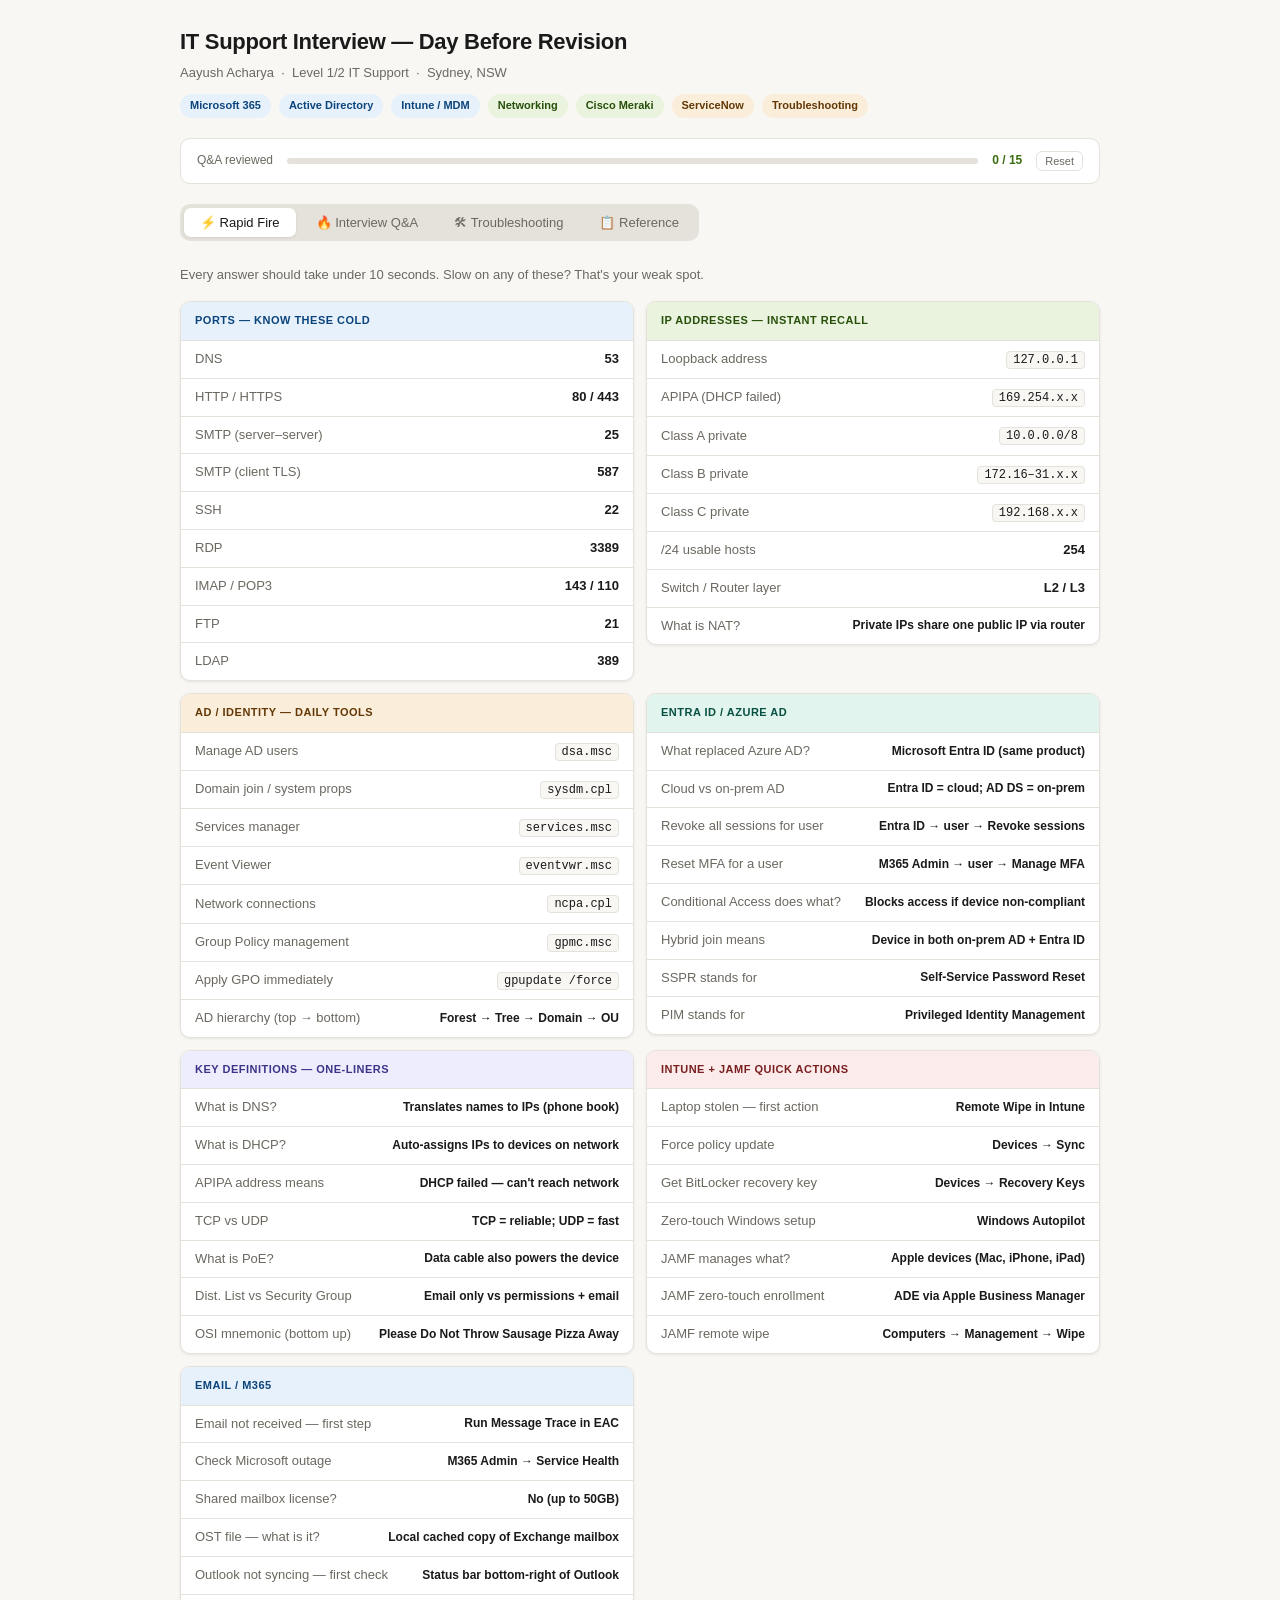
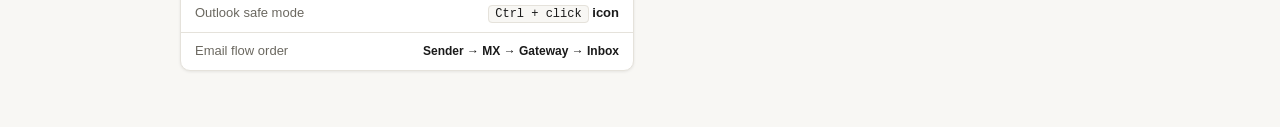
==== commit 1996efe8: "Modify output message from 'Hello World' to 'Goodbye World'" ====
--- a/IT_Interview_Revision.html
+++ b/IT_Interview_Revision.html
@@ -5,638 +5,606 @@
 <meta name="viewport" content="width=device-width, initial-scale=1.0">
 <title>IT Support Interview — Day Before Revision</title>
 <style>
-  :root {
-    --bg: #f8f7f4; --surface: #ffffff; --border: #e5e2db; --text: #1a1a1a; --muted: #6b6860;
-    --accent: #185FA5; --accent-bg: #E6F1FB; --accent-text: #0C447C;
-    --green: #3B6D11; --green-bg: #EAF3DE; --green-text: #27500A;
-    --amber: #854F0B; --amber-bg: #FAEEDA; --amber-text: #633806;
-    --red: #A32D2D; --red-bg: #FCEBEB; --red-text: #791F1F;
-    --purple: #534AB7; --purple-bg: #EEEDFE; --purple-text: #3C3489;
-    --teal: #0F6E56; --teal-bg: #E1F5EE; --teal-text: #085041;
-    --radius: 10px; --shadow: 0 1px 3px rgba(0,0,0,0.08);
-  }
-  * { box-sizing: border-box; margin: 0; padding: 0; }
-  body { font-family: -apple-system, 'Segoe UI', sans-serif; background: var(--bg); color: var(--text); font-size: 14px; line-height: 1.6; }
-  .page { max-width: 960px; margin: 0 auto; padding: 24px 20px 60px; }
-  .header { margin-bottom: 20px; }
-  .header h1 { font-size: 22px; font-weight: 700; letter-spacing: -0.3px; }
-  .header p { color: var(--muted); font-size: 13px; margin-top: 4px; }
-  .badges { display: flex; gap: 8px; margin-top: 10px; flex-wrap: wrap; }
-  .badge { font-size: 11px; font-weight: 600; padding: 3px 10px; border-radius: 20px; }
-  .badge-blue { background: var(--accent-bg); color: var(--accent-text); }
-  .badge-green { background: var(--green-bg); color: var(--green-text); }
-  .badge-amber { background: var(--amber-bg); color: var(--amber-text); }
-  .progress-wrap { background: var(--surface); border: 1px solid var(--border); border-radius: var(--radius); padding: 12px 16px; margin-bottom: 20px; display: flex; align-items: center; gap: 14px; }
-  .progress-label { font-size: 12px; color: var(--muted); white-space: nowrap; }
-  .progress-bar-bg { flex: 1; background: var(--border); border-radius: 99px; height: 6px; }
-  .progress-bar-fill { height: 6px; border-radius: 99px; background: var(--green); transition: width 0.3s; }
-  .progress-count { font-size: 12px; font-weight: 600; color: var(--green); white-space: nowrap; }
-  .reset-btn { font-size: 11px; color: var(--muted); background: none; border: 1px solid var(--border); border-radius: 6px; padding: 3px 8px; cursor: pointer; }
-  .reset-btn:hover { color: var(--red); border-color: var(--red); }
-  .tabs { display: flex; gap: 4px; margin-bottom: 24px; background: var(--border); padding: 4px; border-radius: var(--radius); width: fit-content; flex-wrap: wrap; }
-  .tab { padding: 7px 16px; border-radius: 7px; border: none; background: transparent; cursor: pointer; font-size: 13px; font-weight: 500; color: var(--muted); transition: all 0.15s; }
-  .tab.active { background: var(--surface); color: var(--text); box-shadow: var(--shadow); }
-  .tab:hover:not(.active) { color: var(--text); }
-  .panel { display: none; }
-  .panel.active { display: block; }
-  .rf-grid { display: grid; grid-template-columns: 1fr 1fr; gap: 12px; }
-  @media (max-width: 600px) { .rf-grid { grid-template-columns: 1fr; } }
-  .rf-card { background: var(--surface); border: 1px solid var(--border); border-radius: var(--radius); overflow: hidden; box-shadow: var(--shadow); }
-  .rf-header { padding: 10px 14px; font-size: 11px; font-weight: 700; letter-spacing: 0.5px; text-transform: uppercase; border-bottom: 1px solid var(--border); }
-  .rf-header.blue { background: var(--accent-bg); color: var(--accent-text); }
-  .rf-header.green { background: var(--green-bg); color: var(--green-text); }
-  .rf-header.amber { background: var(--amber-bg); color: var(--amber-text); }
-  .rf-header.purple { background: var(--purple-bg); color: var(--purple-text); }
-  .rf-header.red { background: var(--red-bg); color: var(--red-text); }
-  .rf-header.teal { background: var(--teal-bg); color: var(--teal-text); }
-  .rf-row { display: flex; justify-content: space-between; align-items: center; padding: 8px 14px; border-bottom: 1px solid var(--border); gap: 12px; }
-  .rf-row:last-child { border-bottom: none; }
-  .rf-q { color: var(--muted); font-size: 13px; flex: 1; }
-  .rf-a { font-weight: 600; font-size: 13px; text-align: right; }
-  .rf-a code { background: var(--bg); border: 1px solid var(--border); border-radius: 4px; padding: 1px 6px; font-family: monospace; font-size: 12px; font-weight: 400; }
-  .qa-section-label { font-size: 11px; font-weight: 700; letter-spacing: 0.5px; text-transform: uppercase; color: var(--muted); margin: 20px 0 8px; }
-  .qa-section-label:first-child { margin-top: 0; }
-  .qa-list { display: flex; flex-direction: column; gap: 10px; }
-  .qa-item { background: var(--surface); border: 1px solid var(--border); border-radius: var(--radius); overflow: hidden; box-shadow: var(--shadow); transition: border-color 0.2s; }
-  .qa-item.reviewed { border-color: var(--green); }
-  .qa-q { padding: 14px 16px; cursor: pointer; display: flex; justify-content: space-between; align-items: flex-start; gap: 12px; }
-  .qa-q:hover { background: var(--bg); }
-  .qa-label { font-size: 11px; font-weight: 700; letter-spacing: 0.4px; text-transform: uppercase; margin-bottom: 3px; }
-  .qa-text { font-size: 14px; font-weight: 500; }
-  .qa-arrow { font-size: 16px; color: var(--muted); transition: transform 0.2s; flex-shrink: 0; margin-top: 2px; }
-  .qa-item.open .qa-arrow { transform: rotate(90deg); }
-  .qa-body { display: none; padding: 0 16px 16px; border-top: 1px solid var(--border); }
-  .qa-item.open .qa-body { display: block; }
-  .qa-answer { background: var(--accent-bg); border-left: 3px solid var(--accent); padding: 12px 14px; border-radius: 0 6px 6px 0; margin: 12px 0 8px; font-size: 13px; line-height: 1.7; color: var(--accent-text); }
-  .qa-answer.amber { background: var(--amber-bg); border-left-color: var(--amber); color: var(--amber-text); }
-  .qa-answer.green { background: var(--green-bg); border-left-color: var(--green); color: var(--green-text); }
-  .qa-body p { margin-top: 8px; font-size: 13px; color: var(--muted); line-height: 1.6; }
-  .qa-body strong { color: var(--text); font-weight: 600; }
-  .qa-body ul { margin: 8px 0 0 16px; font-size: 13px; color: var(--muted); }
-  .qa-body ul li { margin-bottom: 4px; }
-  .tag { display: inline-block; font-size: 11px; font-weight: 600; padding: 2px 8px; border-radius: 4px; }
-  .tag-common { background: var(--red-bg); color: var(--red-text); }
-  .tag-tech { background: var(--accent-bg); color: var(--accent-text); }
-  .tag-behav { background: var(--amber-bg); color: var(--amber-text); }
-  .tag-trap { background: var(--purple-bg); color: var(--purple-text); }
-  .mark-btn { margin-top: 12px; font-size: 12px; padding: 5px 12px; border-radius: 6px; border: 1px solid var(--border); background: var(--bg); cursor: pointer; color: var(--muted); }
-  .mark-btn:hover { border-color: var(--green); color: var(--green); }
-  .qa-item.reviewed .mark-btn { background: var(--green-bg); border-color: var(--green); color: var(--green-text); }
-  .short-tip { background: var(--amber-bg); border-left: 3px solid var(--amber); padding: 8px 12px; border-radius: 0 6px 6px 0; margin-top: 8px; font-size: 12px; color: var(--amber-text); }
-  .ts-grid { display: grid; grid-template-columns: 1fr 1fr; gap: 14px; }
-  @media (max-width: 640px) { .ts-grid { grid-template-columns: 1fr; } }
-  .ts-card { background: var(--surface); border: 1px solid var(--border); border-radius: var(--radius); box-shadow: var(--shadow); overflow: hidden; }
-  .ts-title { padding: 12px 14px; font-weight: 600; font-size: 14px; border-bottom: 1px solid var(--border); cursor: pointer; display: flex; justify-content: space-between; align-items: center; }
-  .ts-title:hover { background: var(--bg); }
-  .ts-body { display: none; padding: 12px 14px; }
-  .ts-card.open .ts-body { display: block; }
-  .ts-card.open .ts-arrow { transform: rotate(90deg); }
-  .ts-arrow { transition: transform 0.2s; color: var(--muted); }
-  .step { display: flex; gap: 10px; margin-bottom: 8px; align-items: flex-start; }
-  .step-num { background: var(--accent-bg); color: var(--accent-text); border-radius: 50%; width: 20px; height: 20px; display: flex; align-items: center; justify-content: center; font-size: 11px; font-weight: 700; flex-shrink: 0; margin-top: 1px; }
-  .step-text { font-size: 13px; line-height: 1.6; }
-  .step-text code { background: var(--bg); border: 1px solid var(--border); border-radius: 4px; padding: 0 5px; font-family: monospace; font-size: 12px; }
-  .tip { background: var(--green-bg); border-left: 3px solid var(--green); padding: 8px 12px; border-radius: 0 6px 6px 0; margin-top: 10px; font-size: 12px; color: var(--green-text); }
-  .warn { background: var(--amber-bg); border-left: 3px solid var(--amber); padding: 8px 12px; border-radius: 0 6px 6px 0; margin-top: 10px; font-size: 12px; color: var(--amber-text); }
-  .ref-section { margin-bottom: 20px; }
-  .ref-title { font-size: 12px; font-weight: 700; letter-spacing: 0.5px; text-transform: uppercase; color: var(--muted); margin-bottom: 10px; }
-  .ref-table { width: 100%; border-collapse: collapse; background: var(--surface); border-radius: var(--radius); overflow: hidden; box-shadow: var(--shadow); border: 1px solid var(--border); }
-  .ref-table th { background: var(--bg); padding: 8px 12px; text-align: left; font-size: 12px; font-weight: 600; color: var(--muted); border-bottom: 1px solid var(--border); }
-  .ref-table td { padding: 8px 12px; font-size: 13px; border-bottom: 1px solid var(--border); }
-  .ref-table tr:last-child td { border-bottom: none; }
-  .ref-table td:first-child { font-family: monospace; font-size: 12px; color: var(--accent); }
-  .cmd-table td:first-child { font-family: monospace; font-size: 12px; color: var(--purple); }
-  .port-table td:first-child { font-weight: 700; color: var(--text); font-family: monospace; }
-  .sla-table td:first-child { font-family: inherit; font-weight: 500; }
-  .plain-table td:first-child { font-family: inherit; color: var(--text); font-size: 13px; }
-  .p1 { color: var(--red); font-weight: 700; } .p2 { color: var(--amber); font-weight: 600; }
-  .p3 { color: var(--accent); font-weight: 600; } .p4 { color: var(--green); }
+:root {
+--bg: #f8f7f4; --surface: #ffffff; --border: #e5e2db; --text: #1a1a1a; --muted: #6b6860;
+--accent: #185FA5; --accent-bg: #E6F1FB; --accent-text: #0C447C;
+--green: #3B6D11; --green-bg: #EAF3DE; --green-text: #27500A;
+--amber: #854F0B; --amber-bg: #FAEEDA; --amber-text: #633806;
+--red: #A32D2D; --red-bg: #FCEBEB; --red-text: #791F1F;
+--purple: #534AB7; --purple-bg: #EEEDFE; --purple-text: #3C3489;
+--teal: #0F6E56; --teal-bg: #E1F5EE; --teal-text: #085041;
+--radius: 10px; --shadow: 0 1px 3px rgba(0,0,0,0.08);
+}
+* { box-sizing: border-box; margin: 0; padding: 0; }
+body { font-family: -apple-system, 'Segoe UI', sans-serif; background: var(--bg); color: var(--text); font-size: 14px; line-height: 1.6; }
+.page { max-width: 960px; margin: 0 auto; padding: 24px 20px 60px; }
+.header { margin-bottom: 20px; }
+.header h1 { font-size: 22px; font-weight: 700; letter-spacing: -0.3px; }
+.header p { color: var(--muted); font-size: 13px; margin-top: 4px; }
+.badges { display: flex; gap: 8px; margin-top: 10px; flex-wrap: wrap; }
+.badge { font-size: 11px; font-weight: 600; padding: 3px 10px; border-radius: 20px; }
+.badge-blue { background: var(--accent-bg); color: var(--accent-text); }
+.badge-green { background: var(--green-bg); color: var(--green-text); }
+.badge-amber { background: var(--amber-bg); color: var(--amber-text); }
+.progress-wrap { background: var(--surface); border: 1px solid var(--border); border-radius: var(--radius); padding: 12px 16px; margin-bottom: 20px; display: flex; align-items: center; gap: 14px; }
+.progress-label { font-size: 12px; color: var(--muted); white-space: nowrap; }
+.progress-bar-bg { flex: 1; background: var(--border); border-radius: 99px; height: 6px; }
+.progress-bar-fill { height: 6px; border-radius: 99px; background: var(--green); transition: width 0.3s; }
+.progress-count { font-size: 12px; font-weight: 600; color: var(--green); white-space: nowrap; }
+.reset-btn { font-size: 11px; color: var(--muted); background: none; border: 1px solid var(--border); border-radius: 6px; padding: 3px 8px; cursor: pointer; }
+.reset-btn:hover { color: var(--red); border-color: var(--red); }
+.tabs { display: flex; gap: 4px; margin-bottom: 24px; background: var(--border); padding: 4px; border-radius: var(--radius); width: fit-content; flex-wrap: wrap; }
+.tab { padding: 7px 16px; border-radius: 7px; border: none; background: transparent; cursor: pointer; font-size: 13px; font-weight: 500; color: var(--muted); transition: all 0.15s; }
+.tab.active { background: var(--surface); color: var(--text); box-shadow: var(--shadow); }
+.tab:hover:not(.active) { color: var(--text); }
+.panel { display: none; }
+.panel.active { display: block; }
+.rf-grid { display: grid; grid-template-columns: 1fr 1fr; gap: 12px; align-items: start; }
+@media (max-width: 600px) { .rf-grid { grid-template-columns: 1fr; } }
+.rf-card { background: var(--surface); border: 1px solid var(--border); border-radius: var(--radius); overflow: hidden; box-shadow: var(--shadow); }
+.rf-header { padding: 10px 14px; font-size: 11px; font-weight: 700; letter-spacing: 0.5px; text-transform: uppercase; border-bottom: 1px solid var(--border); }
+.rf-header.blue { background: var(--accent-bg); color: var(--accent-text); }
+.rf-header.green { background: var(--green-bg); color: var(--green-text); }
+.rf-header.amber { background: var(--amber-bg); color: var(--amber-text); }
+.rf-header.purple { background: var(--purple-bg); color: var(--purple-text); }
+.rf-header.red { background: var(--red-bg); color: var(--red-text); }
+.rf-header.teal { background: var(--teal-bg); color: var(--teal-text); }
+.rf-row { display: flex; justify-content: space-between; align-items: center; padding: 8px 14px; border-bottom: 1px solid var(--border); gap: 12px; }
+.rf-row:last-child { border-bottom: none; }
+.rf-q { color: var(--muted); font-size: 13px; flex: 1; }
+.rf-a { font-weight: 600; font-size: 13px; text-align: right; }
+.rf-a code { background: var(--bg); border: 1px solid var(--border); border-radius: 4px; padding: 1px 6px; font-family: monospace; font-size: 12px; font-weight: 400; }
+.qa-section-label { font-size: 11px; font-weight: 700; letter-spacing: 0.5px; text-transform: uppercase; color: var(--muted); margin: 20px 0 8px; }
+.qa-section-label:first-child { margin-top: 0; }
+.qa-list { display: flex; flex-direction: column; gap: 10px; }
+.qa-item { background: var(--surface); border: 1px solid var(--border); border-radius: var(--radius); overflow: hidden; box-shadow: var(--shadow); transition: border-color 0.2s; }
+.qa-item.reviewed { border-color: var(--green); }
+.qa-q { padding: 14px 16px; cursor: pointer; display: flex; justify-content: space-between; align-items: flex-start; gap: 12px; }
+.qa-q:hover { background: var(--bg); }
+.qa-label { font-size: 11px; font-weight: 700; letter-spacing: 0.4px; text-transform: uppercase; margin-bottom: 3px; }
+.qa-text { font-size: 14px; font-weight: 500; }
+.qa-arrow { font-size: 16px; color: var(--muted); transition: transform 0.2s; flex-shrink: 0; margin-top: 2px; }
+.qa-item.open .qa-arrow { transform: rotate(90deg); }
+.qa-body { display: none; padding: 0 16px 16px; border-top: 1px solid var(--border); }
+.qa-item.open .qa-body { display: block; }
+.qa-answer { background: var(--accent-bg); border-left: 3px solid var(--accent); padding: 12px 14px; border-radius: 0 6px 6px 0; margin: 12px 0 8px; font-size: 13px; line-height: 1.7; color: var(--accent-text); }
+.qa-answer.amber { background: var(--amber-bg); border-left-color: var(--amber); color: var(--amber-text); }
+.qa-answer.green { background: var(--green-bg); border-left-color: var(--green); color: var(--green-text); }
+.qa-body p { margin-top: 8px; font-size: 13px; color: var(--muted); line-height: 1.6; }
+.qa-body strong { color: var(--text); font-weight: 600; }
+.qa-body ul { margin: 8px 0 0 16px; font-size: 13px; color: var(--muted); }
+.qa-body ul li { margin-bottom: 4px; }
+.tag { display: inline-block; font-size: 11px; font-weight: 600; padding: 2px 8px; border-radius: 4px; }
+.tag-common { background: var(--red-bg); color: var(--red-text); }
+.tag-tech { background: var(--accent-bg); color: var(--accent-text); }
+.tag-behav { background: var(--amber-bg); color: var(--amber-text); }
+.tag-trap { background: var(--purple-bg); color: var(--purple-text); }
+.mark-btn { margin-top: 12px; font-size: 12px; padding: 5px 12px; border-radius: 6px; border: 1px solid var(--border); background: var(--bg); cursor: pointer; color: var(--muted); }
+.mark-btn:hover { border-color: var(--green); color: var(--green); }
+.qa-item.reviewed .mark-btn { background: var(--green-bg); border-color: var(--green); color: var(--green-text); }
+.short-tip { background: var(--amber-bg); border-left: 3px solid var(--amber); padding: 8px 12px; border-radius: 0 6px 6px 0; margin-top: 8px; font-size: 12px; color: var(--amber-text); }
+.ts-grid { display: grid; grid-template-columns: 1fr 1fr; gap: 14px; align-items: start; }
+@media (max-width: 640px) { .ts-grid { grid-template-columns: 1fr; } }
+.ts-card { background: var(--surface); border: 1px solid var(--border); border-radius: var(--radius); box-shadow: var(--shadow); overflow: hidden; }
+.ts-title { padding: 12px 14px; font-weight: 600; font-size: 14px; border-bottom: 1px solid var(--border); cursor: pointer; display: flex; justify-content: space-between; align-items: center; }
+.ts-title:hover { background: var(--bg); }
+.ts-body { display: none; padding: 12px 14px; }
+.ts-card.open .ts-body { display: block; }
+.ts-card.open .ts-arrow { transform: rotate(90deg); }
+.ts-arrow { transition: transform 0.2s; color: var(--muted); }
+.step { display: flex; gap: 10px; margin-bottom: 8px; align-items: flex-start; }
+.step-num { background: var(--accent-bg); color: var(--accent-text); border-radius: 50%; width: 20px; height: 20px; display: flex; align-items: center; justify-content: center; font-size: 11px; font-weight: 700; flex-shrink: 0; margin-top: 1px; }
+.step-text { font-size: 13px; line-height: 1.6; }
+.step-text code { background: var(--bg); border: 1px solid var(--border); border-radius: 4px; padding: 0 5px; font-family: monospace; font-size: 12px; }
+.tip { background: var(--green-bg); border-left: 3px solid var(--green); padding: 8px 12px; border-radius: 0 6px 6px 0; margin-top: 10px; font-size: 12px; color: var(--green-text); }
+.warn { background: var(--amber-bg); border-left: 3px solid var(--amber); padding: 8px 12px; border-radius: 0 6px 6px 0; margin-top: 10px; font-size: 12px; color: var(--amber-text); }
+.ref-section { margin-bottom: 20px; }
+.ref-title { font-size: 12px; font-weight: 700; letter-spacing: 0.5px; text-transform: uppercase; color: var(--muted); margin-bottom: 10px; }
+.ref-table { width: 100%; border-collapse: collapse; background: var(--surface); border-radius: var(--radius); overflow: hidden; box-shadow: var(--shadow); border: 1px solid var(--border); }
+.ref-table th { background: var(--bg); padding: 8px 12px; text-align: left; font-size: 12px; font-weight: 600; color: var(--muted); border-bottom: 1px solid var(--border); }
+.ref-table td { padding: 8px 12px; font-size: 13px; border-bottom: 1px solid var(--border); }
+.ref-table tr:last-child td { border-bottom: none; }
+.ref-table td:first-child { font-family: monospace; font-size: 12px; color: var(--accent); }
+.cmd-table td:first-child { font-family: monospace; font-size: 12px; color: var(--purple); }
+.port-table td:first-child { font-weight: 700; color: var(--text); font-family: monospace; }
+.sla-table td:first-child { font-family: inherit; font-weight: 500; }
+.plain-table td:first-child { font-family: inherit; color: var(--text); font-size: 13px; }
+.p1 { color: var(--red); font-weight: 700; } .p2 { color: var(--amber); font-weight: 600; }
+.p3 { color: var(--accent); font-weight: 600; } .p4 { color: var(--green); }
 </style>
 </head>
 <body>
 <div class="page">
-  <div class="header">
-    <h1>IT Support Interview — Day Before Revision</h1>
-    <p>Aayush Acharya &nbsp;·&nbsp; Level 1/2 IT Support &nbsp;·&nbsp; Sydney, NSW</p>
-    <div class="badges">
-      <span class="badge badge-blue">Microsoft 365</span>
-      <span class="badge badge-blue">Active Directory</span>
-      <span class="badge badge-blue">Intune / MDM</span>
-      <span class="badge badge-green">Networking</span>
-      <span class="badge badge-green">Cisco Meraki</span>
-      <span class="badge badge-amber">ServiceNow</span>
-      <span class="badge badge-amber">Troubleshooting</span>
-    </div>
-  </div>
-
-  <div class="progress-wrap">
-    <span class="progress-label">Q&amp;A reviewed</span>
-    <div class="progress-bar-bg"><div class="progress-bar-fill" id="prog-fill" style="width:0%"></div></div>
-    <span class="progress-count" id="prog-count">0 / 15</span>
-    <button class="reset-btn" onclick="resetProgress()">Reset</button>
-  </div>
-
-  <div class="tabs">
-    <button class="tab active" onclick="switchTab('rapid', this)">⚡ Rapid Fire</button>
-    <button class="tab" onclick="switchTab('qa', this)">🔥 Interview Q&amp;A</button>
-    <button class="tab" onclick="switchTab('ts', this)">🛠 Troubleshooting</button>
-    <button class="tab" onclick="switchTab('ref', this)">📋 Reference</button>
-  </div>
-
-  <!-- RAPID FIRE -->
-  <div id="panel-rapid" class="panel active">
-    <p style="color:var(--muted);font-size:13px;margin-bottom:16px;">Every answer should take under 10 seconds. Slow on any of these? That's your weak spot.</p>
-    <div class="rf-grid">
-      <div class="rf-card">
-        <div class="rf-header blue">Ports — Know These Cold</div>
-        <div class="rf-row"><span class="rf-q">DNS</span><span class="rf-a">53</span></div>
-        <div class="rf-row"><span class="rf-q">HTTP / HTTPS</span><span class="rf-a">80 / 443</span></div>
-        <div class="rf-row"><span class="rf-q">SMTP (server–server)</span><span class="rf-a">25</span></div>
-        <div class="rf-row"><span class="rf-q">SMTP (client TLS)</span><span class="rf-a">587</span></div>
-        <div class="rf-row"><span class="rf-q">SSH</span><span class="rf-a">22</span></div>
-        <div class="rf-row"><span class="rf-q">RDP</span><span class="rf-a">3389</span></div>
-        <div class="rf-row"><span class="rf-q">IMAP / POP3</span><span class="rf-a">143 / 110</span></div>
-        <div class="rf-row"><span class="rf-q">FTP</span><span class="rf-a">21</span></div>
-        <div class="rf-row"><span class="rf-q">LDAP</span><span class="rf-a">389</span></div>
-      </div>
-      <div class="rf-card">
-        <div class="rf-header green">IP Addresses — Instant Recall</div>
-        <div class="rf-row"><span class="rf-q">Loopback address</span><span class="rf-a"><code>127.0.0.1</code></span></div>
-        <div class="rf-row"><span class="rf-q">APIPA (DHCP failed)</span><span class="rf-a"><code>169.254.x.x</code></span></div>
-        <div class="rf-row"><span class="rf-q">Class A private</span><span class="rf-a"><code>10.0.0.0/8</code></span></div>
-        <div class="rf-row"><span class="rf-q">Class B private</span><span class="rf-a"><code>172.16–31.x.x</code></span></div>
-        <div class="rf-row"><span class="rf-q">Class C private</span><span class="rf-a"><code>192.168.x.x</code></span></div>
-        <div class="rf-row"><span class="rf-q">/24 usable hosts</span><span class="rf-a">254</span></div>
-        <div class="rf-row"><span class="rf-q">Switch / Router layer</span><span class="rf-a">L2 / L3</span></div>
-        <div class="rf-row"><span class="rf-q">What is NAT?</span><span class="rf-a" style="white-space:normal;text-align:right;font-size:12px;">Private IPs share one public IP via router</span></div>
-      </div>
-      <div class="rf-card">
-        <div class="rf-header amber">AD / Identity — Daily Tools</div>
-        <div class="rf-row"><span class="rf-q">Manage AD users</span><span class="rf-a"><code>dsa.msc</code></span></div>
-        <div class="rf-row"><span class="rf-q">Domain join / system props</span><span class="rf-a"><code>sysdm.cpl</code></span></div>
-        <div class="rf-row"><span class="rf-q">Services manager</span><span class="rf-a"><code>services.msc</code></span></div>
-        <div class="rf-row"><span class="rf-q">Event Viewer</span><span class="rf-a"><code>eventvwr.msc</code></span></div>
-        <div class="rf-row"><span class="rf-q">Network connections</span><span class="rf-a"><code>ncpa.cpl</code></span></div>
-        <div class="rf-row"><span class="rf-q">Group Policy management</span><span class="rf-a"><code>gpmc.msc</code></span></div>
-        <div class="rf-row"><span class="rf-q">Apply GPO immediately</span><span class="rf-a"><code>gpupdate /force</code></span></div>
-        <div class="rf-row"><span class="rf-q">AD hierarchy (top → bottom)</span><span class="rf-a" style="white-space:normal;text-align:right;font-size:12px;">Forest → Tree → Domain → OU</span></div>
-      </div>
-      <div class="rf-card">
-        <div class="rf-header teal">Entra ID / Azure AD</div>
-        <div class="rf-row"><span class="rf-q">What replaced Azure AD?</span><span class="rf-a" style="white-space:normal;text-align:right;font-size:12px;">Microsoft Entra ID (same product)</span></div>
-        <div class="rf-row"><span class="rf-q">Cloud vs on-prem AD</span><span class="rf-a" style="white-space:normal;text-align:right;font-size:12px;">Entra ID = cloud; AD DS = on-prem</span></div>
-        <div class="rf-row"><span class="rf-q">Revoke all sessions for user</span><span class="rf-a" style="white-space:normal;text-align:right;font-size:12px;">Entra ID → user → Revoke sessions</span></div>
-        <div class="rf-row"><span class="rf-q">Reset MFA for a user</span><span class="rf-a" style="white-space:normal;text-align:right;font-size:12px;">M365 Admin → user → Manage MFA</span></div>
-        <div class="rf-row"><span class="rf-q">Conditional Access does what?</span><span class="rf-a" style="white-space:normal;text-align:right;font-size:12px;">Blocks access if device non-compliant</span></div>
-        <div class="rf-row"><span class="rf-q">Hybrid join means</span><span class="rf-a" style="white-space:normal;text-align:right;font-size:12px;">Device in both on-prem AD + Entra ID</span></div>
-        <div class="rf-row"><span class="rf-q">SSPR stands for</span><span class="rf-a" style="white-space:normal;text-align:right;font-size:12px;">Self-Service Password Reset</span></div>
-        <div class="rf-row"><span class="rf-q">PIM stands for</span><span class="rf-a" style="white-space:normal;text-align:right;font-size:12px;">Privileged Identity Management</span></div>
-      </div>
-      <div class="rf-card">
-        <div class="rf-header purple">Key Definitions — One-Liners</div>
-        <div class="rf-row"><span class="rf-q">What is DNS?</span><span class="rf-a" style="white-space:normal;text-align:right;font-size:12px;">Translates names to IPs (phone book)</span></div>
-        <div class="rf-row"><span class="rf-q">What is DHCP?</span><span class="rf-a" style="white-space:normal;text-align:right;font-size:12px;">Auto-assigns IPs to devices on network</span></div>
-        <div class="rf-row"><span class="rf-q">APIPA address means</span><span class="rf-a" style="white-space:normal;text-align:right;font-size:12px;">DHCP failed — can't reach network</span></div>
-        <div class="rf-row"><span class="rf-q">TCP vs UDP</span><span class="rf-a" style="white-space:normal;text-align:right;font-size:12px;">TCP = reliable; UDP = fast</span></div>
-        <div class="rf-row"><span class="rf-q">What is PoE?</span><span class="rf-a" style="white-space:normal;text-align:right;font-size:12px;">Data cable also powers the device</span></div>
-        <div class="rf-row"><span class="rf-q">Dist. List vs Security Group</span><span class="rf-a" style="white-space:normal;text-align:right;font-size:12px;">Email only vs permissions + email</span></div>
-        <div class="rf-row"><span class="rf-q">OSI mnemonic (bottom up)</span><span class="rf-a" style="white-space:normal;text-align:right;font-size:12px;">Please Do Not Throw Sausage Pizza Away</span></div>
-      </div>
-      <div class="rf-card">
-        <div class="rf-header red">Intune + JAMF Quick Actions</div>
-        <div class="rf-row"><span class="rf-q">Laptop stolen — first action</span><span class="rf-a" style="white-space:normal;text-align:right;font-size:12px;">Remote Wipe in Intune</span></div>
-        <div class="rf-row"><span class="rf-q">Force policy update</span><span class="rf-a" style="white-space:normal;text-align:right;font-size:12px;">Devices → Sync</span></div>
-        <div class="rf-row"><span class="rf-q">Get BitLocker recovery key</span><span class="rf-a" style="white-space:normal;text-align:right;font-size:12px;">Devices → Recovery Keys</span></div>
-        <div class="rf-row"><span class="rf-q">Zero-touch Windows setup</span><span class="rf-a" style="white-space:normal;text-align:right;font-size:12px;">Windows Autopilot</span></div>
-        <div class="rf-row"><span class="rf-q">JAMF manages what?</span><span class="rf-a" style="white-space:normal;text-align:right;font-size:12px;">Apple devices (Mac, iPhone, iPad)</span></div>
-        <div class="rf-row"><span class="rf-q">JAMF zero-touch enrollment</span><span class="rf-a" style="white-space:normal;text-align:right;font-size:12px;">ADE via Apple Business Manager</span></div>
-        <div class="rf-row"><span class="rf-q">JAMF remote wipe</span><span class="rf-a" style="white-space:normal;text-align:right;font-size:12px;">Computers → Management → Wipe</span></div>
-      </div>
-      <div class="rf-card">
-        <div class="rf-header blue">Email / M365</div>
-        <div class="rf-row"><span class="rf-q">Email not received — first step</span><span class="rf-a" style="white-space:normal;text-align:right;font-size:12px;">Run Message Trace in EAC</span></div>
-        <div class="rf-row"><span class="rf-q">Check Microsoft outage</span><span class="rf-a" style="white-space:normal;text-align:right;font-size:12px;">M365 Admin → Service Health</span></div>
-        <div class="rf-row"><span class="rf-q">Shared mailbox license?</span><span class="rf-a" style="white-space:normal;text-align:right;font-size:12px;">No (up to 50GB)</span></div>
-        <div class="rf-row"><span class="rf-q">OST file — what is it?</span><span class="rf-a" style="white-space:normal;text-align:right;font-size:12px;">Local cached copy of Exchange mailbox</span></div>
-        <div class="rf-row"><span class="rf-q">Outlook not syncing — first check</span><span class="rf-a" style="white-space:normal;text-align:right;font-size:12px;">Status bar bottom-right of Outlook</span></div>
-        <div class="rf-row"><span class="rf-q">Outlook safe mode</span><span class="rf-a"><code>Ctrl + click</code> icon</span></div>
-        <div class="rf-row"><span class="rf-q">Email flow order</span><span class="rf-a" style="white-space:normal;text-align:right;font-size:12px;">Sender → MX → Gateway → Inbox</span></div>
-      </div>
-    </div>
-  </div>
-
-  <!-- INTERVIEW Q&A -->
-  <div id="panel-qa" class="panel">
-    <p style="color:var(--muted);font-size:13px;margin-bottom:16px;">Say each answer out loud. Aim for 30–45 seconds. Mark reviewed when you're confident. Progress saves in your browser.</p>
-    <div class="qa-list">
-
-      <div class="qa-section-label">Always Asked First</div>
-
-      <div class="qa-item open" id="qa-0">
-        <div class="qa-q" onclick="toggleQA(this)"><div><div class="qa-label"><span class="tag tag-common">Most Asked</span></div><div class="qa-text">Tell me about yourself.</div></div><div class="qa-arrow">›</div></div>
-        <div class="qa-body">
-          <div class="qa-answer">"I'm an IT support professional with 2+ years of enterprise experience — currently at PwC supporting partners and executives in a Big 4 environment. Before that I ran IT support solo across a 200+ user, 9-site hospitality group with a 95% first-contact resolution rate. My strengths are Microsoft 365, Entra ID, Intune, and network troubleshooting, backed by active home lab work in Zero Trust and hybrid cloud. I'm looking to take that into a dedicated IT support role with room to grow toward cloud and sysadmin."</div>
-          <div class="short-tip">Under 45 seconds. Lead with current role, hit the big metric, end with where you're heading.</div>
-          <button class="mark-btn" onclick="markReviewed('qa-0', this)">Mark as reviewed</button>
-        </div>
-      </div>
-
-      <div class="qa-item" id="qa-1">
-        <div class="qa-q" onclick="toggleQA(this)"><div><div class="qa-label"><span class="tag tag-common">Most Asked</span></div><div class="qa-text">Why are you leaving your current role?</div></div><div class="qa-arrow">›</div></div>
-        <div class="qa-body">
-          <div class="qa-answer">"PwC has been a great environment — supporting executives in a Big 4 setting is genuinely challenging. I'm looking to move into a role with more exposure to the full IT support stack. My current role is heavily AV-focused, which means I'm not getting the breadth of tickets, systems admin work, and cloud exposure I want at this stage of my career."</div>
-          <div class="short-tip">Never badmouth the employer. Frame it as running toward something, not escaping. This answer is honest and sounds mature.</div>
-          <button class="mark-btn" onclick="markReviewed('qa-1', this)">Mark as reviewed</button>
-        </div>
-      </div>
-
-      <div class="qa-section-label">Behavioural — Have Two STAR Stories Ready</div>
-
-      <div class="qa-item" id="qa-2">
-        <div class="qa-q" onclick="toggleQA(this)"><div><div class="qa-label"><span class="tag tag-common">Most Asked</span></div><div class="qa-text">How do you prioritise tickets when you have multiple open?</div></div><div class="qa-arrow">›</div></div>
-        <div class="qa-body">
-          <div class="qa-answer">"Business impact first. Whole office down = P1, escalate immediately. Single user fully blocked = P2, I jump on it. Minor issues get queued. I follow the SLA matrix, update users proactively, and never let a ticket go silent. Nobody should have to chase me."</div>
-          <button class="mark-btn" onclick="markReviewed('qa-2', this)">Mark as reviewed</button>
-        </div>
-      </div>
-
-      <div class="qa-item" id="qa-3">
-        <div class="qa-q" onclick="toggleQA(this)"><div><div class="qa-label"><span class="tag tag-behav">STAR Story 1</span></div><div class="qa-text">Describe a difficult or high-pressure situation you handled.</div></div><div class="qa-arrow">›</div></div>
-        <div class="qa-body">
-          <div class="qa-answer">"At Platinum Hospitality, a network outage hit the POS systems during peak dinner service — revenue directly impacted across multiple sites. I immediately notified venue managers so they weren't in the dark, put them on 15-minute update cycles, and traced the fault to a failed switch. I pushed a remote config fix and had all sites restored within 40 minutes. The key was communication — stakeholders stayed calm because they knew it was being worked on."</div>
-          <div class="short-tip">This is STAR story 1. If asked a second behavioural question, don't repeat this scenario — use STAR story 2 below.</div>
-          <button class="mark-btn" onclick="markReviewed('qa-3', this)">Mark as reviewed</button>
-        </div>
-      </div>
-
-      <div class="qa-item" id="qa-4">
-        <div class="qa-q" onclick="toggleQA(this)"><div><div class="qa-label"><span class="tag tag-behav">STAR Story 2</span></div><div class="qa-text">Tell me about a time you had to learn something quickly.</div></div><div class="qa-arrow">›</div></div>
-        <div class="qa-body">
-          <div class="qa-answer">"When I moved into the IT Support Officer role at Platinum Hospitality, I had no prior Intune experience but the company needed an MDM rollout across 9 sites within weeks. I worked through Microsoft Learn and documentation, tested in a trial tenant, and within three weeks had Autopilot profiles configured and was deploying zero-touch devices. By the end of the rollout all sites were on compliant, managed endpoints. I can close skill gaps fast when the business needs it."</div>
-          <div class="short-tip">This answer also sells your self-teaching instinct, which is one of your strongest differentiators at this experience level.</div>
-          <button class="mark-btn" onclick="markReviewed('qa-4', this)">Mark as reviewed</button>
-        </div>
-      </div>
-
-      <div class="qa-item" id="qa-5">
-        <div class="qa-q" onclick="toggleQA(this)"><div><div class="qa-label"><span class="tag tag-behav">Behavioural</span></div><div class="qa-text">How do you handle a VIP or an angry user?</div></div><div class="qa-arrow">›</div></div>
-        <div class="qa-body">
-          <div class="qa-answer">"I stay professional — the frustration is about their work being blocked, not about me. I acknowledge it: 'I understand this is urgent, let me get onto it right now.' I give a clear timeframe, stay focused on the fix, and update them when it's resolved. At PwC I support senior partners regularly — speed and clear communication matter far more than technical jargon."</div>
-          <button class="mark-btn" onclick="markReviewed('qa-5', this)">Mark as reviewed</button>
-        </div>
-      </div>
-
-      <div class="qa-item" id="qa-6">
-        <div class="qa-q" onclick="toggleQA(this)"><div><div class="qa-label"><span class="tag tag-common">Most Asked</span></div><div class="qa-text">What do you do when you can't solve a problem?</div></div><div class="qa-arrow">›</div></div>
-        <div class="qa-body">
-          <div class="qa-answer">"I check the internal Knowledge Base first — chances are someone solved it before. If not, Microsoft docs or the specific error code. Still stuck, I ask a senior colleague. If we're approaching an SLA breach, I escalate — always with a full log: what I tried, error messages, what I ruled out. I never escalate blind and make someone else start from scratch."</div>
-          <button class="mark-btn" onclick="markReviewed('qa-6', this)">Mark as reviewed</button>
-        </div>
-      </div>
-
-      <div class="qa-section-label">Technical</div>
-
-      <div class="qa-item" id="qa-7">
-        <div class="qa-q" onclick="toggleQA(this)"><div><div class="qa-label"><span class="tag tag-tech">Technical</span></div><div class="qa-text">What is Active Directory and what do you use it for day-to-day?</div></div><div class="qa-arrow">›</div></div>
-        <div class="qa-body">
-          <div class="qa-answer">"Active Directory is Microsoft's centralised directory service — manages users, computers, and security policies across a network. Everything authenticates through the Domain Controller. Day-to-day I use dsa.msc to create accounts, reset passwords, unlock accounts, manage group memberships, and handle onboarding and offboarding. It's the most-touched tool in L1/L2 support."</div>
-          <p>Key structure: <strong>Forest → Tree → Domain → OU</strong></p>
-          <button class="mark-btn" onclick="markReviewed('qa-7', this)">Mark as reviewed</button>
-        </div>
-      </div>
-
-      <div class="qa-item" id="qa-8">
-        <div class="qa-q" onclick="toggleQA(this)"><div><div class="qa-label"><span class="tag tag-tech">Technical</span></div><div class="qa-text">Walk me through troubleshooting slow internet for a user.</div></div><div class="qa-arrow">›</div></div>
-        <div class="qa-body">
-          <div class="qa-answer">"First: is it just them or everyone on the floor? That tells me device vs network. I run ping 8.8.8.8 -t to check packet loss, then ping google.com — if 8.8.8.8 works but google.com fails, it's DNS. I run ipconfig /release, /renew, /flushdns. Check the IP isn't a 169.254 APIPA address. If WiFi, I check Meraki for the AP status. Whole office affected — ISP call and escalate to the network team."</div>
-          <button class="mark-btn" onclick="markReviewed('qa-8', this)">Mark as reviewed</button>
-        </div>
-      </div>
-
-      <div class="qa-item" id="qa-9">
-        <div class="qa-q" onclick="toggleQA(this)"><div><div class="qa-label"><span class="tag tag-tech">Technical</span></div><div class="qa-text">What do you do in Microsoft Intune day-to-day?</div></div><div class="qa-arrow">›</div></div>
-        <div class="qa-body">
-          <div class="qa-answer">"I use Intune for device fleet management. When a new staff member starts I enroll their device and configure Windows Autopilot for zero-touch setup. I push required apps remotely — set as Required so they install without user action. If a device is reported stolen, I immediately do a remote wipe from the portal. I use Conditional Access to ensure only compliant, enrolled devices can reach company resources."</div>
-          <button class="mark-btn" onclick="markReviewed('qa-9', this)">Mark as reviewed</button>
-        </div>
-      </div>
-
-      <div class="qa-item" id="qa-10">
-        <div class="qa-q" onclick="toggleQA(this)"><div><div class="qa-label"><span class="tag tag-tech">Technical</span></div><div class="qa-text">Distribution List vs Security Group — what's the difference?</div></div><div class="qa-arrow">›</div></div>
-        <div class="qa-body">
-          <div class="qa-answer">"A Distribution List is email-only — one email fans out to all members but it can't control access to anything. A Security Group controls permissions — shared drives, SharePoint sites, applications. Security groups can also be mail-enabled so you get both. I create and manage both in M365 Admin Centre."</div>
-          <button class="mark-btn" onclick="markReviewed('qa-10', this)">Mark as reviewed</button>
-        </div>
-      </div>
-
-      <div class="qa-item" id="qa-11">
-        <div class="qa-q" onclick="toggleQA(this)"><div><div class="qa-label"><span class="tag tag-tech">Technical</span></div><div class="qa-text">What is Group Policy and how have you used it?</div></div><div class="qa-arrow">›</div></div>
-        <div class="qa-body">
-          <div class="qa-answer">"Group Policy lets admins push configuration settings to all users and computers in a domain from one place — no manual per-machine work. I create GPOs and link them to OUs. I've used it for password complexity enforcement, mapping network drives, pushing security configs, and setting desktop wallpapers. When I need changes to apply immediately I run gpupdate /force on the client."</div>
-          <button class="mark-btn" onclick="markReviewed('qa-11', this)">Mark as reviewed</button>
-        </div>
-      </div>
-
-      <div class="qa-section-label">The Tricky Ones — Prepare These Carefully</div>
-
-      <div class="qa-item" id="qa-12">
-        <div class="qa-q" onclick="toggleQA(this)"><div><div class="qa-label"><span class="tag tag-trap">Trap Question</span></div><div class="qa-text">What salary are you looking for?</div></div><div class="qa-arrow">›</div></div>
-        <div class="qa-body">
-          <div class="qa-answer">"Based on my enterprise experience across Microsoft 365, Intune, and multi-site support at PwC and Platinum Hospitality, I'm targeting $70,000–$80,000 base. That said, I'm open to discussion — if the role has genuine growth toward cloud or sysadmin, I'm flexible on the exact number."</div>
-          <div class="short-tip">Always give a range, never a single number. Anchor slightly above your real minimum. The second sentence signals you won't walk over money alone. Research the market rate for the specific role before the interview and adjust accordingly.</div>
-          <button class="mark-btn" onclick="markReviewed('qa-12', this)">Mark as reviewed</button>
-        </div>
-      </div>
-
-      <div class="qa-item" id="qa-13">
-        <div class="qa-q" onclick="toggleQA(this)"><div><div class="qa-label"><span class="tag tag-common">Most Asked</span></div><div class="qa-text">Why should we hire you?</div></div><div class="qa-arrow">›</div></div>
-        <div class="qa-body">
-          <div class="qa-answer">"I've proven I can handle a high-volume, multi-site environment solo with strong resolution rates. I don't just fix tickets — I document fixes, build knowledge base articles, and leave things better than I found them. I understand IT support isn't just about computers, it's about keeping people working. And I'm actively building toward cloud and security specialisation, so I'm an investment that compounds."</div>
-          <button class="mark-btn" onclick="markReviewed('qa-13', this)">Mark as reviewed</button>
-        </div>
-      </div>
-
-      <div class="qa-item" id="qa-14">
-        <div class="qa-q" onclick="toggleQA(this)"><div><div class="qa-label"><span class="tag tag-trap">Always Happens</span></div><div class="qa-text">Do you have any questions for us?</div></div><div class="qa-arrow">›</div></div>
-        <div class="qa-body">
-          <div class="qa-answer green">Never say "No, I think you've covered everything." Pick 2–3 from this list:</div>
-          <ul style="margin-top:10px;">
-            <li>"What does a typical first week look like for someone in this role?"</li>
-            <li>"What tools and ticketing systems does the team use day-to-day?"</li>
-            <li>"What does the progression path look like — is there a route from L1/L2 toward sysadmin or cloud?"</li>
-            <li>"What's the biggest challenge the IT team is working through right now?"</li>
-            <li>"How is performance measured — ticket volume, SLAs, or something else?"</li>
-          </ul>
-          <div class="short-tip">The progression question is the most important one for you. It signals ambition and helps you figure out if the role is actually worth taking.</div>
-          <button class="mark-btn" onclick="markReviewed('qa-14', this)">Mark as reviewed</button>
-        </div>
-      </div>
-
-    </div>
-  </div>
-
-  <!-- TROUBLESHOOTING -->
-  <div id="panel-ts" class="panel">
-    <p style="color:var(--muted);font-size:13px;margin-bottom:16px;">Walk through these out loud in interviews — systematic thinkers stand out. Click to expand.</p>
-    <div class="ts-grid">
-
-      <div class="ts-card open">
-        <div class="ts-title" onclick="toggleTS(this)"><span>🌐 Internet slow / not working</span><span class="ts-arrow">›</span></div>
-        <div class="ts-body">
-          <div class="step"><div class="step-num">1</div><div class="step-text"><strong>Isolate scope.</strong> One user or whole office? One = device. Whole = upstream.</div></div>
-          <div class="step"><div class="step-num">2</div><div class="step-text">Run <code>ping 8.8.8.8 -t</code> — look for packet loss in the output.</div></div>
-          <div class="step"><div class="step-num">3</div><div class="step-text">Run <code>ping google.com</code> — 8.8.8.8 works but this fails? DNS issue.</div></div>
-          <div class="step"><div class="step-num">4</div><div class="step-text"><code>ipconfig /all</code> — is the IP a 169.254.x.x APIPA address? DHCP failed.</div></div>
-          <div class="step"><div class="step-num">5</div><div class="step-text">Run <code>ipconfig /release</code> → <code>/renew</code> → <code>/flushdns</code>.</div></div>
-          <div class="step"><div class="step-num">6</div><div class="step-text">Restart docking station. Try a different cable.</div></div>
-          <div class="step"><div class="step-num">7</div><div class="step-text">WiFi: check Meraki — is the AP online? Corporate vs guest network?</div></div>
-          <div class="tip">Whole office affected → contact ISP and escalate to network team immediately.</div>
-        </div>
-      </div>
-
-      <div class="ts-card">
-        <div class="ts-title" onclick="toggleTS(this)"><span>🔒 Can't log in / password reset</span><span class="ts-arrow">›</span></div>
-        <div class="ts-body">
-          <div class="step"><div class="step-num">1</div><div class="step-text"><strong>Verify identity first</strong> — confirm full name, employee ID, or manager before making changes.</div></div>
-          <div class="step"><div class="step-num">2</div><div class="step-text">Check if locked: <code>dsa.msc</code> → user → Properties → Account tab → Unlock account.</div></div>
-          <div class="step"><div class="step-num">3</div><div class="step-text">Reset password → right-click → Reset Password → tick "User must change at next logon".</div></div>
-          <div class="step"><div class="step-num">4</div><div class="step-text">Check Event Viewer — which machine is triggering the repeated lockout?</div></div>
-          <div class="step"><div class="step-num">5</div><div class="step-text">Ask: does the user have Outlook or Teams on their phone using the old password? That keeps re-locking the account.</div></div>
-          <div class="step"><div class="step-num">6</div><div class="step-text">Advise them to update saved credentials on all devices after the reset.</div></div>
-          <div class="tip">Most common cause: a phone with a saved old password hammering the account. Always ask about mobile devices.</div>
-        </div>
-      </div>
-
-      <div class="ts-card">
-        <div class="ts-title" onclick="toggleTS(this)"><span>📧 Outlook not syncing</span><span class="ts-arrow">›</span></div>
-        <div class="ts-body">
-          <div class="step"><div class="step-num">1</div><div class="step-text">Check status bar (bottom-right of Outlook) — "Connected to Exchange"?</div></div>
-          <div class="step"><div class="step-num">2</div><div class="step-text">Test at <strong>office.com → OWA</strong>. Works there? Local client problem.</div></div>
-          <div class="step"><div class="step-num">3</div><div class="step-text">Safe Mode: <code>Ctrl + click</code> the icon. Works? Add-in conflict — disable them all in File → Options → Add-ins.</div></div>
-          <div class="step"><div class="step-num">4</div><div class="step-text">Repair: Control Panel → Programs → Microsoft 365 → Quick Repair.</div></div>
-          <div class="step"><div class="step-num">5</div><div class="step-text">Rebuild OST: close Outlook → delete <code>.ost</code> in <code>%localappdata%\Microsoft\Outlook\</code> → reopen.</div></div>
-          <div class="step"><div class="step-num">6</div><div class="step-text">New profile: Control Panel → Mail → Show Profiles → Add → set as default.</div></div>
-          <div class="tip">Check M365 Service Health first — if Exchange is having an outage, none of these steps matter.</div>
-        </div>
-      </div>
-
-      <div class="ts-card">
-        <div class="ts-title" onclick="toggleTS(this)"><span>🖨 Printer not working</span><span class="ts-arrow">›</span></div>
-        <div class="ts-body">
-          <div class="step"><div class="step-num">1</div><div class="step-text">Isolate: just this user, or everyone? Just this printer, or all?</div></div>
-          <div class="step"><div class="step-num">2</div><div class="step-text">Physical: on, no error lights, paper loaded, not showing offline?</div></div>
-          <div class="step"><div class="step-num">3</div><div class="step-text">Ping the printer IP — can't reach it? Network or static IP issue.</div></div>
-          <div class="step"><div class="step-num">4</div><div class="step-text">Restart Print Spooler: <code>services.msc</code> → Print Spooler → Restart.</div></div>
-          <div class="step"><div class="step-num">5</div><div class="step-text">Remap: Win+R → <code>\\server\printername</code></div></div>
-          <div class="step"><div class="step-num">6</div><div class="step-text">Stuck queue: stop Spooler → delete files in <code>C:\Windows\System32\spool\PRINTERS</code> → restart Spooler.</div></div>
-        </div>
-      </div>
-
-      <div class="ts-card">
-        <div class="ts-title" onclick="toggleTS(this)"><span>🎧 Teams / Audio not working</span><span class="ts-arrow">›</span></div>
-        <div class="ts-body">
-          <div class="step"><div class="step-num">1</div><div class="step-text">Windows Sound Settings — correct output device? (Not laptop speakers.)</div></div>
-          <div class="step"><div class="step-num">2</div><div class="step-text">Settings → Privacy → Microphone → toggle ON for Teams.</div></div>
-          <div class="step"><div class="step-num">3</div><div class="step-text">Teams: ··· → Settings → Devices → select correct mic and speaker.</div></div>
-          <div class="step"><div class="step-num">4</div><div class="step-text">Clear cache: <code>%appdata%\Microsoft\Teams</code> → delete contents → restart Teams.</div></div>
-          <div class="step"><div class="step-num">5</div><div class="step-text">Test at <strong>teams.microsoft.com</strong> (web) — isolates desktop app vs account issue.</div></div>
-        </div>
-      </div>
-
-      <div class="ts-card">
-        <div class="ts-title" onclick="toggleTS(this)"><span>🔑 VPN not connecting</span><span class="ts-arrow">›</span></div>
-        <div class="ts-body">
-          <div class="step"><div class="step-num">1</div><div class="step-text">Confirm user has working internet without VPN first.</div></div>
-          <div class="step"><div class="step-num">2</div><div class="step-text">Disconnect → reconnect. VPN client up to date?</div></div>
-          <div class="step"><div class="step-num">3</div><div class="step-text">Check credentials — has their password expired?</div></div>
-          <div class="step"><div class="step-num">4</div><div class="step-text">Reinstall the VPN client.</div></div>
-          <div class="step"><div class="step-num">5</div><div class="step-text">Test from mobile hotspot — rules out local network blocking VPN ports.</div></div>
-          <div class="step"><div class="step-num">6</div><div class="step-text">Escalate with: error message, screenshot, steps tried.</div></div>
-        </div>
-      </div>
-
-      <div class="ts-card">
-        <div class="ts-title" onclick="toggleTS(this)"><span>💻 Laptop reported stolen</span><span class="ts-arrow">›</span></div>
-        <div class="ts-body">
-          <div class="step"><div class="step-num">1</div><div class="step-text">Confirm genuine theft with manager — not just misplaced.</div></div>
-          <div class="step"><div class="step-num">2</div><div class="step-text"><strong>Intune → Devices → Remote Wipe.</strong> Removes all company data immediately.</div></div>
-          <div class="step"><div class="step-num">3</div><div class="step-text"><strong>Entra ID → Revoke all sign-in sessions</strong> for the user.</div></div>
-          <div class="step"><div class="step-num">4</div><div class="step-text">Disable AD account if credential compromise is suspected.</div></div>
-          <div class="step"><div class="step-num">5</div><div class="step-text">Log full incident with timestamps. Report to security / police.</div></div>
-          <div class="step"><div class="step-num">6</div><div class="step-text">Begin replacement hardware process.</div></div>
-          <div class="warn">Remote Wipe must happen immediately — never delay this step.</div>
-        </div>
-      </div>
-
-      <div class="ts-card">
-        <div class="ts-title" onclick="toggleTS(this)"><span>⚠️ "Trust relationship failed"</span><span class="ts-arrow">›</span></div>
-        <div class="ts-body">
-          <p style="font-size:13px;margin-bottom:10px;color:var(--muted);">Machine account password is out of sync with the Domain Controller.</p>
-          <div class="step"><div class="step-num">1</div><div class="step-text">Log in as <strong>local admin</strong> — not the domain account.</div></div>
-          <div class="step"><div class="step-num">2</div><div class="step-text">PowerShell: <code>Test-ComputerSecureChannel -Repair -Credential (Get-Credential)</code></div></div>
-          <div class="step"><div class="step-num">3</div><div class="step-text">Classic: <code>sysdm.cpl</code> → remove from domain → rejoin → restart.</div></div>
-          <div class="tip">PowerShell is faster — no full disjoin/rejoin needed on modern Windows.</div>
-        </div>
-      </div>
-
-    </div>
-  </div>
-
-  <!-- REFERENCE -->
-  <div id="panel-ref" class="panel">
-
-    <div class="ref-section">
-      <div class="ref-title">SLA Matrix</div>
-      <table class="ref-table sla-table">
-        <tr><th>Priority</th><th>Respond by</th><th>Resolve by</th><th>Example</th></tr>
-        <tr><td class="p1">P1 — Critical</td><td class="p1">&lt; 15 min</td><td class="p1">&lt; 2 hrs</td><td>Server down, whole office offline</td></tr>
-        <tr><td class="p2">P2 — Urgent</td><td class="p2">&lt; 1 hr</td><td class="p2">&lt; 4 hrs</td><td>User fully blocked from working</td></tr>
-        <tr><td class="p3">P3 — High</td><td class="p3">&lt; 2 hrs</td><td class="p3">&lt; 8 hrs</td><td>Degraded, workaround exists</td></tr>
-        <tr><td class="p4">P4 — Normal</td><td class="p4">&lt; 4 hrs</td><td class="p4">&lt; 24 hrs</td><td>Minor, non-blocking issue</td></tr>
-        <tr><td>Phone answer</td><td colspan="3">&lt; 30 seconds</td></tr>
-      </table>
-    </div>
-
-    <div class="ref-section">
-      <div class="ref-title">Active Directory Daily Tasks</div>
-      <table class="ref-table">
-        <tr><th>Task</th><th>Tool</th><th>How</th></tr>
-        <tr><td>Create user</td><td>dsa.msc</td><td>Right-click OU → New → User</td></tr>
-        <tr><td>Reset password</td><td>dsa.msc</td><td>Right-click user → Reset Password</td></tr>
-        <tr><td>Unlock account</td><td>dsa.msc</td><td>Properties → Account tab → Unlock</td></tr>
-        <tr><td>Disable account</td><td>dsa.msc</td><td>Right-click → Disable Account</td></tr>
-        <tr><td>Add to group</td><td>dsa.msc</td><td>Properties → Member Of → Add</td></tr>
-        <tr><td>Check password expiry</td><td>CMD</td><td>net user [username] /domain</td></tr>
-        <tr><td>Force Group Policy</td><td>CMD</td><td>gpupdate /force</td></tr>
-        <tr><td>Join domain</td><td>sysdm.cpl</td><td>Change → Domain → enter name</td></tr>
-      </table>
-    </div>
-
-    <div class="ref-section">
-      <div class="ref-title">JAMF — Apple Device Management</div>
-      <table class="ref-table plain-table">
-        <tr><th>Topic</th><th>Detail</th></tr>
-        <tr><td>What JAMF manages</td><td>Apple devices only — Mac, iPhone, iPad (Intune handles Windows)</td></tr>
-        <tr><td>Enroll a Mac</td><td>JAMF Pro → Computers → Enroll, or zero-touch via ADE (Apple Business Manager)</td></tr>
-        <tr><td>Push a policy or app</td><td>Policies → New → scope to device/group → trigger on enrollment or schedule</td></tr>
-        <tr><td>Remote wipe</td><td>Computers → find device → Management → Wipe Computer</td></tr>
-        <tr><td>Remote lock</td><td>Computers → Management → Lock → set a 6-digit PIN</td></tr>
-        <tr><td>Check device inventory</td><td>Computers → All Computers → filter by OS, department, compliance</td></tr>
-        <tr><td>Smart Group</td><td>Dynamic group — auto-includes devices matching criteria (like Entra dynamic groups)</td></tr>
-        <tr><td>JAMF vs Intune</td><td>Same concept, different platform. JAMF = Apple. Intune = Windows/cross-platform.</td></tr>
-      </table>
-    </div>
-
-    <div class="ref-section">
-      <div class="ref-title">CMD / PowerShell Cheat Sheet</div>
-      <table class="ref-table cmd-table">
-        <tr><th>Command</th><th>Use it for</th></tr>
-        <tr><td>ipconfig /all</td><td>Full network info — IP, gateway, DNS, MAC, DHCP server</td></tr>
-        <tr><td>ipconfig /release + /renew</td><td>Drop and request a new DHCP lease</td></tr>
-        <tr><td>ipconfig /flushdns</td><td>Clear local DNS cache</td></tr>
-        <tr><td>ping 8.8.8.8 -t</td><td>Continuous ping — check for packet loss</td></tr>
-        <tr><td>tracert google.com</td><td>Find which hop (router) is failing</td></tr>
-        <tr><td>nslookup google.com</td><td>Check what IP DNS returns for a name</td></tr>
-        <tr><td>gpupdate /force</td><td>Apply Group Policy immediately</td></tr>
-        <tr><td>net user [user] /domain</td><td>Check account status, last password change, expiry</td></tr>
-        <tr><td>whoami /groups</td><td>See all security groups the current user is in</td></tr>
-        <tr><td>sfc /scannow</td><td>Scan and repair corrupted Windows system files</td></tr>
-        <tr><td>netstat -an</td><td>See all active network connections and listening ports</td></tr>
-        <tr><td>arp -a</td><td>Show ARP table (IP to MAC address mappings)</td></tr>
-      </table>
-    </div>
-
-    <div class="ref-section">
-      <div class="ref-title">Key Port Numbers</div>
-      <table class="ref-table port-table">
-        <tr><th>Port</th><th>Protocol</th><th>What it does</th></tr>
-        <tr><td>21</td><td>FTP</td><td>File transfer (unencrypted)</td></tr>
-        <tr><td>22</td><td>SSH</td><td>Secure remote shell</td></tr>
-        <tr><td>25</td><td>SMTP</td><td>Outgoing mail — server to server</td></tr>
-        <tr><td>53</td><td>DNS</td><td>Name resolution</td></tr>
-        <tr><td>80</td><td>HTTP</td><td>Web (unencrypted)</td></tr>
-        <tr><td>110</td><td>POP3</td><td>Incoming mail — downloads to local</td></tr>
-        <tr><td>143</td><td>IMAP</td><td>Incoming mail — server sync</td></tr>
-        <tr><td>389</td><td>LDAP</td><td>Directory services (Active Directory)</td></tr>
-        <tr><td>443</td><td>HTTPS</td><td>Secure web</td></tr>
-        <tr><td>587</td><td>SMTP/TLS</td><td>Outgoing mail — client to server (secure)</td></tr>
-        <tr><td>3389</td><td>RDP</td><td>Remote Desktop Protocol</td></tr>
-      </table>
-    </div>
-
-    <div class="ref-section">
-      <div class="ref-title">Windows Run Commands</div>
-      <table class="ref-table cmd-table">
-        <tr><th>Command</th><th>Opens</th></tr>
-        <tr><td>sysdm.cpl</td><td>System Properties — domain join, PC rename</td></tr>
-        <tr><td>ncpa.cpl</td><td>Network Connections — static IP, toggle NIC</td></tr>
-        <tr><td>appwiz.cpl</td><td>Programs &amp; Features — uninstall / repair Office</td></tr>
-        <tr><td>services.msc</td><td>Services — restart Print Spooler, Windows Update</td></tr>
-        <tr><td>eventvwr.msc</td><td>Event Viewer — error codes, crash logs</td></tr>
-        <tr><td>dsa.msc</td><td>AD Users &amp; Computers — manage domain users</td></tr>
-        <tr><td>gpmc.msc</td><td>Group Policy Management Console</td></tr>
-        <tr><td>diskmgmt.msc</td><td>Disk Management — partition drives</td></tr>
-        <tr><td>compmgmt.msc</td><td>Computer Management — local users, disk, services</td></tr>
-      </table>
-    </div>
-
-    <div class="ref-section">
-      <div class="ref-title">OSI Model — Practical Reference</div>
-      <table class="ref-table">
-        <tr><th>Layer</th><th>Name</th><th>Protocols / Devices</th><th>Real-world example</th></tr>
-        <tr><td>7</td><td>Application</td><td>HTTP, DNS, SMTP, FTP</td><td>Chrome, Outlook</td></tr>
-        <tr><td>6</td><td>Presentation</td><td>SSL/TLS, encryption</td><td>HTTPS certificate</td></tr>
-        <tr><td>5</td><td>Session</td><td>NetBIOS, RPC</td><td>Starting a Remote Desktop session</td></tr>
-        <tr><td>4</td><td>Transport</td><td>TCP, UDP</td><td>TCP for email, UDP for Teams calls</td></tr>
-        <tr><td>3</td><td>Network</td><td>IP, ICMP, routers</td><td>ping, tracert, routing between networks</td></tr>
-        <tr><td>2</td><td>Data Link</td><td>Ethernet, MAC, switches</td><td>Switch forwarding by MAC address</td></tr>
-        <tr><td>1</td><td>Physical</td><td>Cat5/Cat6, NIC, hubs</td><td>The cable in the wall</td></tr>
-      </table>
-      <p style="font-size:12px;color:var(--muted);margin-top:8px;">Mnemonic (bottom up): <strong>P</strong>lease <strong>D</strong>o <strong>N</strong>ot <strong>T</strong>hrow <strong>S</strong>ausage <strong>P</strong>izza <strong>A</strong>way</p>
-    </div>
-
-  </div>
+<div class="header">
+<h1>IT Support Interview — Day Before Revision</h1>
+<p>Aayush Acharya &nbsp;·&nbsp; Level 1/2 IT Support &nbsp;·&nbsp; Sydney, NSW</p>
+<div class="badges">
+<span class="badge badge-blue">Microsoft 365</span>
+<span class="badge badge-blue">Active Directory</span>
+<span class="badge badge-blue">Intune / MDM</span>
+<span class="badge badge-green">Networking</span>
+<span class="badge badge-green">Cisco Meraki</span>
+<span class="badge badge-amber">ServiceNow</span>
+<span class="badge badge-amber">Troubleshooting</span>
+</div>
+</div>
+<div class="progress-wrap">
+<span class="progress-label">Q&amp;A reviewed</span>
+<div class="progress-bar-bg"><div class="progress-bar-fill" id="prog-fill" style="width:0%"></div></div>
+<span class="progress-count" id="prog-count">0 / 15</span>
+<button class="reset-btn" onclick="resetProgress()">Reset</button>
+</div>
+<div class="tabs">
+<button class="tab active" onclick="switchTab('rapid', this)">⚡ Rapid Fire</button>
+<button class="tab" onclick="switchTab('qa', this)">🔥 Interview Q&amp;A</button>
+<button class="tab" onclick="switchTab('ts', this)">🛠 Troubleshooting</button>
+<button class="tab" onclick="switchTab('ref', this)">📋 Reference</button>
+</div>
+
+<!-- RAPID FIRE -->
+<div id="panel-rapid" class="panel active">
+<p style="color:var(--muted);font-size:13px;margin-bottom:16px;">Every answer should take under 10 seconds. Slow on any of these? That's your weak spot.</p>
+<div class="rf-grid">
+<div class="rf-card">
+<div class="rf-header blue">Ports — Know These Cold</div>
+<div class="rf-row"><span class="rf-q">DNS</span><span class="rf-a">53</span></div>
+<div class="rf-row"><span class="rf-q">HTTP / HTTPS</span><span class="rf-a">80 / 443</span></div>
+<div class="rf-row"><span class="rf-q">SMTP (server–server)</span><span class="rf-a">25</span></div>
+<div class="rf-row"><span class="rf-q">SMTP (client TLS)</span><span class="rf-a">587</span></div>
+<div class="rf-row"><span class="rf-q">SSH</span><span class="rf-a">22</span></div>
+<div class="rf-row"><span class="rf-q">RDP</span><span class="rf-a">3389</span></div>
+<div class="rf-row"><span class="rf-q">IMAP / POP3</span><span class="rf-a">143 / 110</span></div>
+<div class="rf-row"><span class="rf-q">FTP</span><span class="rf-a">21</span></div>
+<div class="rf-row"><span class="rf-q">LDAP</span><span class="rf-a">389</span></div>
+</div>
+<div class="rf-card">
+<div class="rf-header green">IP Addresses — Instant Recall</div>
+<div class="rf-row"><span class="rf-q">Loopback address</span><span class="rf-a"><code>127.0.0.1</code></span></div>
+<div class="rf-row"><span class="rf-q">APIPA (DHCP failed)</span><span class="rf-a"><code>169.254.x.x</code></span></div>
+<div class="rf-row"><span class="rf-q">Class A private</span><span class="rf-a"><code>10.0.0.0/8</code></span></div>
+<div class="rf-row"><span class="rf-q">Class B private</span><span class="rf-a"><code>172.16–31.x.x</code></span></div>
+<div class="rf-row"><span class="rf-q">Class C private</span><span class="rf-a"><code>192.168.x.x</code></span></div>
+<div class="rf-row"><span class="rf-q">/24 usable hosts</span><span class="rf-a">254</span></div>
+<div class="rf-row"><span class="rf-q">Switch / Router layer</span><span class="rf-a">L2 / L3</span></div>
+<div class="rf-row"><span class="rf-q">What is NAT?</span><span class="rf-a" style="white-space:normal;text-align:right;font-size:12px;">Private IPs share one public IP via router</span></div>
+</div>
+<div class="rf-card">
+<div class="rf-header amber">AD / Identity — Daily Tools</div>
+<div class="rf-row"><span class="rf-q">Manage AD users</span><span class="rf-a"><code>dsa.msc</code></span></div>
+<div class="rf-row"><span class="rf-q">Domain join / system props</span><span class="rf-a"><code>sysdm.cpl</code></span></div>
+<div class="rf-row"><span class="rf-q">Services manager</span><span class="rf-a"><code>services.msc</code></span></div>
+<div class="rf-row"><span class="rf-q">Event Viewer</span><span class="rf-a"><code>eventvwr.msc</code></span></div>
+<div class="rf-row"><span class="rf-q">Network connections</span><span class="rf-a"><code>ncpa.cpl</code></span></div>
+<div class="rf-row"><span class="rf-q">Group Policy management</span><span class="rf-a"><code>gpmc.msc</code></span></div>
+<div class="rf-row"><span class="rf-q">Apply GPO immediately</span><span class="rf-a"><code>gpupdate /force</code></span></div>
+<div class="rf-row"><span class="rf-q">AD hierarchy (top → bottom)</span><span class="rf-a" style="white-space:normal;text-align:right;font-size:12px;">Forest → Tree → Domain → OU</span></div>
+</div>
+<div class="rf-card">
+<div class="rf-header teal">Entra ID / Azure AD</div>
+<div class="rf-row"><span class="rf-q">What replaced Azure AD?</span><span class="rf-a" style="white-space:normal;text-align:right;font-size:12px;">Microsoft Entra ID (same product)</span></div>
+<div class="rf-row"><span class="rf-q">Cloud vs on-prem AD</span><span class="rf-a" style="white-space:normal;text-align:right;font-size:12px;">Entra ID = cloud; AD DS = on-prem</span></div>
+<div class="rf-row"><span class="rf-q">Revoke all sessions for user</span><span class="rf-a" style="white-space:normal;text-align:right;font-size:12px;">Entra ID → user → Revoke sessions</span></div>
+<div class="rf-row"><span class="rf-q">Reset MFA for a user</span><span class="rf-a" style="white-space:normal;text-align:right;font-size:12px;">M365 Admin → user → Manage MFA</span></div>
+<div class="rf-row"><span class="rf-q">Conditional Access does what?</span><span class="rf-a" style="white-space:normal;text-align:right;font-size:12px;">Blocks access if device non-compliant</span></div>
+<div class="rf-row"><span class="rf-q">Hybrid join means</span><span class="rf-a" style="white-space:normal;text-align:right;font-size:12px;">Device in both on-prem AD + Entra ID</span></div>
+<div class="rf-row"><span class="rf-q">SSPR stands for</span><span class="rf-a" style="white-space:normal;text-align:right;font-size:12px;">Self-Service Password Reset</span></div>
+<div class="rf-row"><span class="rf-q">PIM stands for</span><span class="rf-a" style="white-space:normal;text-align:right;font-size:12px;">Privileged Identity Management</span></div>
+</div>
+<div class="rf-card">
+<div class="rf-header purple">Key Definitions — One-Liners</div>
+<div class="rf-row"><span class="rf-q">What is DNS?</span><span class="rf-a" style="white-space:normal;text-align:right;font-size:12px;">Translates names to IPs (phone book)</span></div>
+<div class="rf-row"><span class="rf-q">What is DHCP?</span><span class="rf-a" style="white-space:normal;text-align:right;font-size:12px;">Auto-assigns IPs to devices on network</span></div>
+<div class="rf-row"><span class="rf-q">APIPA address means</span><span class="rf-a" style="white-space:normal;text-align:right;font-size:12px;">DHCP failed — can't reach network</span></div>
+<div class="rf-row"><span class="rf-q">TCP vs UDP</span><span class="rf-a" style="white-space:normal;text-align:right;font-size:12px;">TCP = reliable; UDP = fast</span></div>
+<div class="rf-row"><span class="rf-q">What is PoE?</span><span class="rf-a" style="white-space:normal;text-align:right;font-size:12px;">Data cable also powers the device</span></div>
+<div class="rf-row"><span class="rf-q">Dist. List vs Security Group</span><span class="rf-a" style="white-space:normal;text-align:right;font-size:12px;">Email only vs permissions + email</span></div>
+<div class="rf-row"><span class="rf-q">OSI mnemonic (bottom up)</span><span class="rf-a" style="white-space:normal;text-align:right;font-size:12px;">Please Do Not Throw Sausage Pizza Away</span></div>
+</div>
+<div class="rf-card">
+<div class="rf-header red">Intune + JAMF Quick Actions</div>
+<div class="rf-row"><span class="rf-q">Laptop stolen — first action</span><span class="rf-a" style="white-space:normal;text-align:right;font-size:12px;">Remote Wipe in Intune</span></div>
+<div class="rf-row"><span class="rf-q">Force policy update</span><span class="rf-a" style="white-space:normal;text-align:right;font-size:12px;">Devices → Sync</span></div>
+<div class="rf-row"><span class="rf-q">Get BitLocker recovery key</span><span class="rf-a" style="white-space:normal;text-align:right;font-size:12px;">Devices → Recovery Keys</span></div>
+<div class="rf-row"><span class="rf-q">Zero-touch Windows setup</span><span class="rf-a" style="white-space:normal;text-align:right;font-size:12px;">Windows Autopilot</span></div>
+<div class="rf-row"><span class="rf-q">JAMF manages what?</span><span class="rf-a" style="white-space:normal;text-align:right;font-size:12px;">Apple devices (Mac, iPhone, iPad)</span></div>
+<div class="rf-row"><span class="rf-q">JAMF zero-touch enrollment</span><span class="rf-a" style="white-space:normal;text-align:right;font-size:12px;">ADE via Apple Business Manager</span></div>
+<div class="rf-row"><span class="rf-q">JAMF remote wipe</span><span class="rf-a" style="white-space:normal;text-align:right;font-size:12px;">Computers → Management → Wipe</span></div>
+</div>
+<div class="rf-card">
+<div class="rf-header blue">Email / M365</div>
+<div class="rf-row"><span class="rf-q">Email not received — first step</span><span class="rf-a" style="white-space:normal;text-align:right;font-size:12px;">Run Message Trace in EAC</span></div>
+<div class="rf-row"><span class="rf-q">Check Microsoft outage</span><span class="rf-a" style="white-space:normal;text-align:right;font-size:12px;">M365 Admin → Service Health</span></div>
+<div class="rf-row"><span class="rf-q">Shared mailbox license?</span><span class="rf-a" style="white-space:normal;text-align:right;font-size:12px;">No (up to 50GB)</span></div>
+<div class="rf-row"><span class="rf-q">OST file — what is it?</span><span class="rf-a" style="white-space:normal;text-align:right;font-size:12px;">Local cached copy of Exchange mailbox</span></div>
+<div class="rf-row"><span class="rf-q">Outlook not syncing — first check</span><span class="rf-a" style="white-space:normal;text-align:right;font-size:12px;">Status bar bottom-right of Outlook</span></div>
+<div class="rf-row"><span class="rf-q">Outlook safe mode</span><span class="rf-a"><code>Ctrl + click</code> icon</span></div>
+<div class="rf-row"><span class="rf-q">Email flow order</span><span class="rf-a" style="white-space:normal;text-align:right;font-size:12px;">Sender → MX → Gateway → Inbox</span></div>
+</div>
+</div>
+</div>
+
+<!-- INTERVIEW Q&A -->
+<div id="panel-qa" class="panel">
+<p style="color:var(--muted);font-size:13px;margin-bottom:16px;">Say each answer out loud. Aim for 30–45 seconds. Mark reviewed when you're confident. Progress saves in your browser.</p>
+<div class="qa-list">
+<div class="qa-section-label">Always Asked First</div>
+<div class="qa-item open" id="qa-0">
+<div class="qa-q" onclick="toggleQA(this)"><div><div class="qa-label"><span class="tag tag-common">Most Asked</span></div><div class="qa-text">Tell me about yourself.</div></div><div class="qa-arrow">›</div></div>
+<div class="qa-body">
+<div class="qa-answer">"I'm an IT support professional with 2+ years of enterprise experience — currently at PwC supporting partners and executives in a Big 4 environment. Before that I ran IT support solo across a 200+ user, 9-site hospitality group with a 95% first-contact resolution rate. My strengths are Microsoft 365, Entra ID, Intune, and network troubleshooting, backed by active home lab work in Zero Trust and hybrid cloud. I'm looking to take that into a dedicated IT support role with room to grow toward cloud and sysadmin."</div>
+<div class="short-tip">Under 45 seconds. Lead with current role, hit the big metric, end with where you're heading.</div>
+<button class="mark-btn" onclick="markReviewed('qa-0', this)">Mark as reviewed</button>
+</div>
+</div>
+<div class="qa-item" id="qa-1">
+<div class="qa-q" onclick="toggleQA(this)"><div><div class="qa-label"><span class="tag tag-common">Most Asked</span></div><div class="qa-text">Why are you leaving your current role?</div></div><div class="qa-arrow">›</div></div>
+<div class="qa-body">
+<div class="qa-answer">"PwC has been a great environment — supporting executives in a Big 4 setting is genuinely challenging. I'm looking to move into a role with more exposure to the full IT support stack. My current role is heavily AV-focused, which means I'm not getting the breadth of tickets, systems admin work, and cloud exposure I want at this stage of my career."</div>
+<div class="short-tip">Never badmouth the employer. Frame it as running toward something, not escaping. This answer is honest and sounds mature.</div>
+<button class="mark-btn" onclick="markReviewed('qa-1', this)">Mark as reviewed</button>
+</div>
+</div>
+<div class="qa-section-label">Behavioural — Have Two STAR Stories Ready</div>
+<div class="qa-item" id="qa-2">
+<div class="qa-q" onclick="toggleQA(this)"><div><div class="qa-label"><span class="tag tag-common">Most Asked</span></div><div class="qa-text">How do you prioritise tickets when you have multiple open?</div></div><div class="qa-arrow">›</div></div>
+<div class="qa-body">
+<div class="qa-answer">"Business impact first. Whole office down = P1, escalate immediately. Single user fully blocked = P2, I jump on it. Minor issues get queued. I follow the SLA matrix, update users proactively, and never let a ticket go silent. Nobody should have to chase me."</div>
+<button class="mark-btn" onclick="markReviewed('qa-2', this)">Mark as reviewed</button>
+</div>
+</div>
+<div class="qa-item" id="qa-3">
+<div class="qa-q" onclick="toggleQA(this)"><div><div class="qa-label"><span class="tag tag-behav">STAR Story 1</span></div><div class="qa-text">Describe a difficult or high-pressure situation you handled.</div></div><div class="qa-arrow">›</div></div>
+<div class="qa-body">
+<div class="qa-answer">"At Platinum Hospitality, a network outage hit the POS systems during peak dinner service — revenue directly impacted across multiple sites. I immediately notified venue managers so they weren't in the dark, put them on 15-minute update cycles, and traced the fault to a failed switch. I pushed a remote config fix and had all sites restored within 40 minutes. The key was communication — stakeholders stayed calm because they knew it was being worked on."</div>
+<div class="short-tip">This is STAR story 1. If asked a second behavioural question, don't repeat this scenario — use STAR story 2 below.</div>
+<button class="mark-btn" onclick="markReviewed('qa-3', this)">Mark as reviewed</button>
+</div>
+</div>
+<div class="qa-item" id="qa-4">
+<div class="qa-q" onclick="toggleQA(this)"><div><div class="qa-label"><span class="tag tag-behav">STAR Story 2</span></div><div class="qa-text">Tell me about a time you had to learn something quickly.</div></div><div class="qa-arrow">›</div></div>
+<div class="qa-body">
+<div class="qa-answer">"When I moved into the IT Support Officer role at Platinum Hospitality, I had no prior Intune experience but the company needed an MDM rollout across 9 sites within weeks. I worked through Microsoft Learn and documentation, tested in a trial tenant, and within three weeks had Autopilot profiles configured and was deploying zero-touch devices. By the end of the rollout all sites were on compliant, managed endpoints. I can close skill gaps fast when the business needs it."</div>
+<div class="short-tip">This answer also sells your self-teaching instinct, which is one of your strongest differentiators at this experience level.</div>
+<button class="mark-btn" onclick="markReviewed('qa-4', this)">Mark as reviewed</button>
+</div>
+</div>
+<div class="qa-item" id="qa-5">
+<div class="qa-q" onclick="toggleQA(this)"><div><div class="qa-label"><span class="tag tag-behav">Behavioural</span></div><div class="qa-text">How do you handle a VIP or an angry user?</div></div><div class="qa-arrow">›</div></div>
+<div class="qa-body">
+<div class="qa-answer">"I stay professional — the frustration is about their work being blocked, not about me. I acknowledge it: 'I understand this is urgent, let me get onto it right now.' I give a clear timeframe, stay focused on the fix, and update them when it's resolved. At PwC I support senior partners regularly — speed and clear communication matter far more than technical jargon."</div>
+<button class="mark-btn" onclick="markReviewed('qa-5', this)">Mark as reviewed</button>
+</div>
+</div>
+<div class="qa-item" id="qa-6">
+<div class="qa-q" onclick="toggleQA(this)"><div><div class="qa-label"><span class="tag tag-common">Most Asked</span></div><div class="qa-text">What do you do when you can't solve a problem?</div></div><div class="qa-arrow">›</div></div>
+<div class="qa-body">
+<div class="qa-answer">"I check the internal Knowledge Base first — chances are someone solved it before. If not, Microsoft docs or the specific error code. Still stuck, I ask a senior colleague. If we're approaching an SLA breach, I escalate — always with a full log: what I tried, error messages, what I ruled out. I never escalate blind and make someone else start from scratch."</div>
+<button class="mark-btn" onclick="markReviewed('qa-6', this)">Mark as reviewed</button>
+</div>
+</div>
+<div class="qa-section-label">Technical</div>
+<div class="qa-item" id="qa-7">
+<div class="qa-q" onclick="toggleQA(this)"><div><div class="qa-label"><span class="tag tag-tech">Technical</span></div><div class="qa-text">What is Active Directory and what do you use it for day-to-day?</div></div><div class="qa-arrow">›</div></div>
+<div class="qa-body">
+<div class="qa-answer">"Active Directory is Microsoft's centralised directory service — manages users, computers, and security policies across a network. Everything authenticates through the Domain Controller. Day-to-day I use dsa.msc to create accounts, reset passwords, unlock accounts, manage group memberships, and handle onboarding and offboarding. It's the most-touched tool in L1/L2 support."</div>
+<p>Key structure: <strong>Forest → Tree → Domain → OU</strong></p>
+<button class="mark-btn" onclick="markReviewed('qa-7', this)">Mark as reviewed</button>
+</div>
+</div>
+<div class="qa-item" id="qa-8">
+<div class="qa-q" onclick="toggleQA(this)"><div><div class="qa-label"><span class="tag tag-tech">Technical</span></div><div class="qa-text">Walk me through troubleshooting slow internet for a user.</div></div><div class="qa-arrow">›</div></div>
+<div class="qa-body">
+<div class="qa-answer">"First: is it just them or everyone on the floor? That tells me device vs network. I run ping 8.8.8.8 -t to check packet loss, then ping google.com — if 8.8.8.8 works but google.com fails, it's DNS. I run ipconfig /release, /renew, /flushdns. Check the IP isn't a 169.254 APIPA address. If WiFi, I check Meraki for the AP status. Whole office affected — ISP call and escalate to the network team."</div>
+<button class="mark-btn" onclick="markReviewed('qa-8', this)">Mark as reviewed</button>
+</div>
+</div>
+<div class="qa-item" id="qa-9">
+<div class="qa-q" onclick="toggleQA(this)"><div><div class="qa-label"><span class="tag tag-tech">Technical</span></div><div class="qa-text">What do you do in Microsoft Intune day-to-day?</div></div><div class="qa-arrow">›</div></div>
+<div class="qa-body">
+<div class="qa-answer">"I use Intune for device fleet management. When a new staff member starts I enroll their device and configure Windows Autopilot for zero-touch setup. I push required apps remotely — set as Required so they install without user action. If a device is reported stolen, I immediately do a remote wipe from the portal. I use Conditional Access to ensure only compliant, enrolled devices can reach company resources."</div>
+<button class="mark-btn" onclick="markReviewed('qa-9', this)">Mark as reviewed</button>
+</div>
+</div>
+<div class="qa-item" id="qa-10">
+<div class="qa-q" onclick="toggleQA(this)"><div><div class="qa-label"><span class="tag tag-tech">Technical</span></div><div class="qa-text">Distribution List vs Security Group — what's the difference?</div></div><div class="qa-arrow">›</div></div>
+<div class="qa-body">
+<div class="qa-answer">"A Distribution List is email-only — one email fans out to all members but it can't control access to anything. A Security Group controls permissions — shared drives, SharePoint sites, applications. Security groups can also be mail-enabled so you get both. I create and manage both in M365 Admin Centre."</div>
+<button class="mark-btn" onclick="markReviewed('qa-10', this)">Mark as reviewed</button>
+</div>
+</div>
+<div class="qa-item" id="qa-11">
+<div class="qa-q" onclick="toggleQA(this)"><div><div class="qa-label"><span class="tag tag-tech">Technical</span></div><div class="qa-text">What is Group Policy and how have you used it?</div></div><div class="qa-arrow">›</div></div>
+<div class="qa-body">
+<div class="qa-answer">"Group Policy lets admins push configuration settings to all users and computers in a domain from one place — no manual per-machine work. I create GPOs and link them to OUs. I've used it for password complexity enforcement, mapping network drives, pushing security configs, and setting desktop wallpapers. When I need changes to apply immediately I run gpupdate /force on the client."</div>
+<button class="mark-btn" onclick="markReviewed('qa-11', this)">Mark as reviewed</button>
+</div>
+</div>
+<div class="qa-section-label">The Tricky Ones — Prepare These Carefully</div>
+<div class="qa-item" id="qa-12">
+<div class="qa-q" onclick="toggleQA(this)"><div><div class="qa-label"><span class="tag tag-trap">Trap Question</span></div><div class="qa-text">What salary are you looking for?</div></div><div class="qa-arrow">›</div></div>
+<div class="qa-body">
+<div class="qa-answer">"Based on my enterprise experience across Microsoft 365, Intune, and multi-site support at PwC and Platinum Hospitality, I'm targeting $70,000–$80,000 base. That said, I'm open to discussion — if the role has genuine growth toward cloud or sysadmin, I'm flexible on the exact number."</div>
+<div class="short-tip">Always give a range, never a single number. Anchor slightly above your real minimum. The second sentence signals you won't walk over money alone. Research the market rate for the specific role before the interview and adjust accordingly.</div>
+<button class="mark-btn" onclick="markReviewed('qa-12', this)">Mark as reviewed</button>
+</div>
+</div>
+<div class="qa-item" id="qa-13">
+<div class="qa-q" onclick="toggleQA(this)"><div><div class="qa-label"><span class="tag tag-common">Most Asked</span></div><div class="qa-text">Why should we hire you?</div></div><div class="qa-arrow">›</div></div>
+<div class="qa-body">
+<div class="qa-answer">"I've proven I can handle a high-volume, multi-site environment solo with strong resolution rates. I don't just fix tickets — I document fixes, build knowledge base articles, and leave things better than I found them. I understand IT support isn't just about computers, it's about keeping people working. And I'm actively building toward cloud and security specialisation, so I'm an investment that compounds."</div>
+<button class="mark-btn" onclick="markReviewed('qa-13', this)">Mark as reviewed</button>
+</div>
+</div>
+<div class="qa-item" id="qa-14">
+<div class="qa-q" onclick="toggleQA(this)"><div><div class="qa-label"><span class="tag tag-trap">Always Happens</span></div><div class="qa-text">Do you have any questions for us?</div></div><div class="qa-arrow">›</div></div>
+<div class="qa-body">
+<div class="qa-answer green">Never say "No, I think you've covered everything." Pick 2–3 from this list:</div>
+<ul style="margin-top:10px;">
+<li>"What does a typical first week look like for someone in this role?"</li>
+<li>"What tools and ticketing systems does the team use day-to-day?"</li>
+<li>"What does the progression path look like — is there a route from L1/L2 toward sysadmin or cloud?"</li>
+<li>"What's the biggest challenge the IT team is working through right now?"</li>
+<li>"How is performance measured — ticket volume, SLAs, or something else?"</li>
+</ul>
+<div class="short-tip">The progression question is the most important one for you. It signals ambition and helps you figure out if the role is actually worth taking.</div>
+<button class="mark-btn" onclick="markReviewed('qa-14', this)">Mark as reviewed</button>
+</div>
+</div>
+</div>
+</div>
+
+<!-- TROUBLESHOOTING -->
+<div id="panel-ts" class="panel">
+<p style="color:var(--muted);font-size:13px;margin-bottom:16px;">Walk through these out loud in interviews — systematic thinkers stand out. Click to expand.</p>
+<div class="ts-grid">
+<div class="ts-card open">
+<div class="ts-title" onclick="toggleTS(this)"><span>🌐 Internet slow / not working</span><span class="ts-arrow">›</span></div>
+<div class="ts-body">
+<div class="step"><div class="step-num">1</div><div class="step-text"><strong>Isolate scope.</strong> One user or whole office? One = device. Whole = upstream.</div></div>
+<div class="step"><div class="step-num">2</div><div class="step-text">Run <code>ping 8.8.8.8 -t</code> — look for packet loss in the output.</div></div>
+<div class="step"><div class="step-num">3</div><div class="step-text">Run <code>ping google.com</code> — 8.8.8.8 works but this fails? DNS issue.</div></div>
+<div class="step"><div class="step-num">4</div><div class="step-text"><code>ipconfig /all</code> — is the IP a 169.254.x.x APIPA address? DHCP failed.</div></div>
+<div class="step"><div class="step-num">5</div><div class="step-text">Run <code>ipconfig /release</code> → <code>/renew</code> → <code>/flushdns</code>.</div></div>
+<div class="step"><div class="step-num">6</div><div class="step-text">Restart docking station. Try a different cable.</div></div>
+<div class="step"><div class="step-num">7</div><div class="step-text">WiFi: check Meraki — is the AP online? Corporate vs guest network?</div></div>
+<div class="tip">Whole office affected → contact ISP and escalate to network team immediately.</div>
+</div>
+</div>
+<div class="ts-card">
+<div class="ts-title" onclick="toggleTS(this)"><span>🔒 Can't log in / password reset</span><span class="ts-arrow">›</span></div>
+<div class="ts-body">
+<div class="step"><div class="step-num">1</div><div class="step-text"><strong>Verify identity first</strong> — confirm full name, employee ID, or manager before making changes.</div></div>
+<div class="step"><div class="step-num">2</div><div class="step-text">Check if locked: <code>dsa.msc</code> → user → Properties → Account tab → Unlock account.</div></div>
+<div class="step"><div class="step-num">3</div><div class="step-text">Reset password → right-click → Reset Password → tick "User must change at next logon".</div></div>
+<div class="step"><div class="step-num">4</div><div class="step-text">Check Event Viewer — which machine is triggering the repeated lockout?</div></div>
+<div class="step"><div class="step-num">5</div><div class="step-text">Ask: does the user have Outlook or Teams on their phone using the old password? That keeps re-locking the account.</div></div>
+<div class="step"><div class="step-num">6</div><div class="step-text">Advise them to update saved credentials on all devices after the reset.</div></div>
+<div class="tip">Most common cause: a phone with a saved old password hammering the account. Always ask about mobile devices.</div>
+</div>
+</div>
+<div class="ts-card">
+<div class="ts-title" onclick="toggleTS(this)"><span>📧 Outlook not syncing</span><span class="ts-arrow">›</span></div>
+<div class="ts-body">
+<div class="step"><div class="step-num">1</div><div class="step-text">Check status bar (bottom-right of Outlook) — "Connected to Exchange"?</div></div>
+<div class="step"><div class="step-num">2</div><div class="step-text">Test at <strong>office.com → OWA</strong>. Works there? Local client problem.</div></div>
+<div class="step"><div class="step-num">3</div><div class="step-text">Safe Mode: <code>Ctrl + click</code> the icon. Works? Add-in conflict — disable them all in File → Options → Add-ins.</div></div>
+<div class="step"><div class="step-num">4</div><div class="step-text">Repair: Control Panel → Programs → Microsoft 365 → Quick Repair.</div></div>
+<div class="step"><div class="step-num">5</div><div class="step-text">Rebuild OST: close Outlook → delete <code>.ost</code> in <code>%localappdata%\Microsoft\Outlook\</code> → reopen.</div></div>
+<div class="step"><div class="step-num">6</div><div class="step-text">New profile: Control Panel → Mail → Show Profiles → Add → set as default.</div></div>
+<div class="tip">Check M365 Service Health first — if Exchange is having an outage, none of these steps matter.</div>
+</div>
+</div>
+<div class="ts-card">
+<div class="ts-title" onclick="toggleTS(this)"><span>🖨 Printer not working</span><span class="ts-arrow">›</span></div>
+<div class="ts-body">
+<div class="step"><div class="step-num">1</div><div class="step-text">Isolate: just this user, or everyone? Just this printer, or all?</div></div>
+<div class="step"><div class="step-num">2</div><div class="step-text">Physical: on, no error lights, paper loaded, not showing offline?</div></div>
+<div class="step"><div class="step-num">3</div><div class="step-text">Ping the printer IP — can't reach it? Network or static IP issue.</div></div>
+<div class="step"><div class="step-num">4</div><div class="step-text">Restart Print Spooler: <code>services.msc</code> → Print Spooler → Restart.</div></div>
+<div class="step"><div class="step-num">5</div><div class="step-text">Remap: Win+R → <code>\\server\printername</code></div></div>
+<div class="step"><div class="step-num">6</div><div class="step-text">Stuck queue: stop Spooler → delete files in <code>C:\Windows\System32\spool\PRINTERS</code> → restart Spooler.</div></div>
+</div>
+</div>
+<div class="ts-card">
+<div class="ts-title" onclick="toggleTS(this)"><span>🎧 Teams / Audio not working</span><span class="ts-arrow">›</span></div>
+<div class="ts-body">
+<div class="step"><div class="step-num">1</div><div class="step-text">Windows Sound Settings — correct output device? (Not laptop speakers.)</div></div>
+<div class="step"><div class="step-num">2</div><div class="step-text">Settings → Privacy → Microphone → toggle ON for Teams.</div></div>
+<div class="step"><div class="step-num">3</div><div class="step-text">Teams: ··· → Settings → Devices → select correct mic and speaker.</div></div>
+<div class="step"><div class="step-num">4</div><div class="step-text">Clear cache: <code>%appdata%\Microsoft\Teams</code> → delete contents → restart Teams.</div></div>
+<div class="step"><div class="step-num">5</div><div class="step-text">Test at <strong>teams.microsoft.com</strong> (web) — isolates desktop app vs account issue.</div></div>
+</div>
+</div>
+<div class="ts-card">
+<div class="ts-title" onclick="toggleTS(this)"><span>🔑 VPN not connecting</span><span class="ts-arrow">›</span></div>
+<div class="ts-body">
+<div class="step"><div class="step-num">1</div><div class="step-text">Confirm user has working internet without VPN first.</div></div>
+<div class="step"><div class="step-num">2</div><div class="step-text">Disconnect → reconnect. VPN client up to date?</div></div>
+<div class="step"><div class="step-num">3</div><div class="step-text">Check credentials — has their password expired?</div></div>
+<div class="step"><div class="step-num">4</div><div class="step-text">Reinstall the VPN client.</div></div>
+<div class="step"><div class="step-num">5</div><div class="step-text">Test from mobile hotspot — rules out local network blocking VPN ports.</div></div>
+<div class="step"><div class="step-num">6</div><div class="step-text">Escalate with: error message, screenshot, steps tried.</div></div>
+</div>
+</div>
+<div class="ts-card">
+<div class="ts-title" onclick="toggleTS(this)"><span>💻 Laptop reported stolen</span><span class="ts-arrow">›</span></div>
+<div class="ts-body">
+<div class="step"><div class="step-num">1</div><div class="step-text">Confirm genuine theft with manager — not just misplaced.</div></div>
+<div class="step"><div class="step-num">2</div><div class="step-text"><strong>Intune → Devices → Remote Wipe.</strong> Removes all company data immediately.</div></div>
+<div class="step"><div class="step-num">3</div><div class="step-text"><strong>Entra ID → Revoke all sign-in sessions</strong> for the user.</div></div>
+<div class="step"><div class="step-num">4</div><div class="step-text">Disable AD account if credential compromise is suspected.</div></div>
+<div class="step"><div class="step-num">5</div><div class="step-text">Log full incident with timestamps. Report to security / police.</div></div>
+<div class="step"><div class="step-num">6</div><div class="step-text">Begin replacement hardware process.</div></div>
+<div class="warn">Remote Wipe must happen immediately — never delay this step.</div>
+</div>
+</div>
+<div class="ts-card">
+<div class="ts-title" onclick="toggleTS(this)"><span>⚠️ "Trust relationship failed"</span><span class="ts-arrow">›</span></div>
+<div class="ts-body">
+<p style="font-size:13px;margin-bottom:10px;color:var(--muted);">Machine account password is out of sync with the Domain Controller.</p>
+<div class="step"><div class="step-num">1</div><div class="step-text">Log in as <strong>local admin</strong> — not the domain account.</div></div>
+<div class="step"><div class="step-num">2</div><div class="step-text">PowerShell: <code>Test-ComputerSecureChannel -Repair -Credential (Get-Credential)</code></div></div>
+<div class="step"><div class="step-num">3</div><div class="step-text">Classic: <code>sysdm.cpl</code> → remove from domain → rejoin → restart.</div></div>
+<div class="tip">PowerShell is faster — no full disjoin/rejoin needed on modern Windows.</div>
+</div>
+</div>
+</div>
+</div>
+
+<!-- REFERENCE -->
+<div id="panel-ref" class="panel">
+<div class="ref-section">
+<div class="ref-title">SLA Matrix</div>
+<table class="ref-table sla-table">
+<tr><th>Priority</th><th>Respond by</th><th>Resolve by</th><th>Example</th></tr>
+<tr><td class="p1">P1 — Critical</td><td class="p1">&lt; 15 min</td><td class="p1">&lt; 2 hrs</td><td>Server down, whole office offline</td></tr>
+<tr><td class="p2">P2 — Urgent</td><td class="p2">&lt; 1 hr</td><td class="p2">&lt; 4 hrs</td><td>User fully blocked from working</td></tr>
+<tr><td class="p3">P3 — High</td><td class="p3">&lt; 2 hrs</td><td class="p3">&lt; 8 hrs</td><td>Degraded, workaround exists</td></tr>
+<tr><td class="p4">P4 — Normal</td><td class="p4">&lt; 4 hrs</td><td class="p4">&lt; 24 hrs</td><td>Minor, non-blocking issue</td></tr>
+<tr><td>Phone answer</td><td colspan="3">&lt; 30 seconds</td></tr>
+</table>
+</div>
+<div class="ref-section">
+<div class="ref-title">Active Directory Daily Tasks</div>
+<table class="ref-table">
+<tr><th>Task</th><th>Tool</th><th>How</th></tr>
+<tr><td>Create user</td><td>dsa.msc</td><td>Right-click OU → New → User</td></tr>
+<tr><td>Reset password</td><td>dsa.msc</td><td>Right-click user → Reset Password</td></tr>
+<tr><td>Unlock account</td><td>dsa.msc</td><td>Properties → Account tab → Unlock</td></tr>
+<tr><td>Disable account</td><td>dsa.msc</td><td>Right-click → Disable Account</td></tr>
+<tr><td>Add to group</td><td>dsa.msc</td><td>Properties → Member Of → Add</td></tr>
+<tr><td>Check password expiry</td><td>CMD</td><td>net user [username] /domain</td></tr>
+<tr><td>Force Group Policy</td><td>CMD</td><td>gpupdate /force</td></tr>
+<tr><td>Join domain</td><td>sysdm.cpl</td><td>Change → Domain → enter name</td></tr>
+</table>
+</div>
+<div class="ref-section">
+<div class="ref-title">JAMF — Apple Device Management</div>
+<table class="ref-table plain-table">
+<tr><th>Topic</th><th>Detail</th></tr>
+<tr><td>What JAMF manages</td><td>Apple devices only — Mac, iPhone, iPad (Intune handles Windows)</td></tr>
+<tr><td>Enroll a Mac</td><td>JAMF Pro → Computers → Enroll, or zero-touch via ADE (Apple Business Manager)</td></tr>
+<tr><td>Push a policy or app</td><td>Policies → New → scope to device/group → trigger on enrollment or schedule</td></tr>
+<tr><td>Remote wipe</td><td>Computers → find device → Management → Wipe Computer</td></tr>
+<tr><td>Remote lock</td><td>Computers → Management → Lock → set a 6-digit PIN</td></tr>
+<tr><td>Check device inventory</td><td>Computers → All Computers → filter by OS, department, compliance</td></tr>
+<tr><td>Smart Group</td><td>Dynamic group — auto-includes devices matching criteria (like Entra dynamic groups)</td></tr>
+<tr><td>JAMF vs Intune</td><td>Same concept, different platform. JAMF = Apple. Intune = Windows/cross-platform.</td></tr>
+</table>
+</div>
+<div class="ref-section">
+<div class="ref-title">CMD / PowerShell Cheat Sheet</div>
+<table class="ref-table cmd-table">
+<tr><th>Command</th><th>Use it for</th></tr>
+<tr><td>ipconfig /all</td><td>Full network info — IP, gateway, DNS, MAC, DHCP server</td></tr>
+<tr><td>ipconfig /release + /renew</td><td>Drop and request a new DHCP lease</td></tr>
+<tr><td>ipconfig /flushdns</td><td>Clear local DNS cache</td></tr>
+<tr><td>ping 8.8.8.8 -t</td><td>Continuous ping — check for packet loss</td></tr>
+<tr><td>tracert google.com</td><td>Find which hop (router) is failing</td></tr>
+<tr><td>nslookup google.com</td><td>Check what IP DNS returns for a name</td></tr>
+<tr><td>gpupdate /force</td><td>Apply Group Policy immediately</td></tr>
+<tr><td>net user [user] /domain</td><td>Check account status, last password change, expiry</td></tr>
+<tr><td>whoami /groups</td><td>See all security groups the current user is in</td></tr>
+<tr><td>sfc /scannow</td><td>Scan and repair corrupted Windows system files</td></tr>
+<tr><td>netstat -an</td><td>See all active network connections and listening ports</td></tr>
+<tr><td>arp -a</td><td>Show ARP table (IP to MAC address mappings)</td></tr>
+</table>
+</div>
+<div class="ref-section">
+<div class="ref-title">Key Port Numbers</div>
+<table class="ref-table port-table">
+<tr><th>Port</th><th>Protocol</th><th>What it does</th></tr>
+<tr><td>21</td><td>FTP</td><td>File transfer (unencrypted)</td></tr>
+<tr><td>22</td><td>SSH</td><td>Secure remote shell</td></tr>
+<tr><td>25</td><td>SMTP</td><td>Outgoing mail — server to server</td></tr>
+<tr><td>53</td><td>DNS</td><td>Name resolution</td></tr>
+<tr><td>80</td><td>HTTP</td><td>Web (unencrypted)</td></tr>
+<tr><td>110</td><td>POP3</td><td>Incoming mail — downloads to local</td></tr>
+<tr><td>143</td><td>IMAP</td><td>Incoming mail — server sync</td></tr>
+<tr><td>389</td><td>LDAP</td><td>Directory services (Active Directory)</td></tr>
+<tr><td>443</td><td>HTTPS</td><td>Secure web</td></tr>
+<tr><td>587</td><td>SMTP/TLS</td><td>Outgoing mail — client to server (secure)</td></tr>
+<tr><td>3389</td><td>RDP</td><td>Remote Desktop Protocol</td></tr>
+</table>
+</div>
+<div class="ref-section">
+<div class="ref-title">Windows Run Commands</div>
+<table class="ref-table cmd-table">
+<tr><th>Command</th><th>Opens</th></tr>
+<tr><td>sysdm.cpl</td><td>System Properties — domain join, PC rename</td></tr>
+<tr><td>ncpa.cpl</td><td>Network Connections — static IP, toggle NIC</td></tr>
+<tr><td>appwiz.cpl</td><td>Programs &amp; Features — uninstall / repair Office</td></tr>
+<tr><td>services.msc</td><td>Services — restart Print Spooler, Windows Update</td></tr>
+<tr><td>eventvwr.msc</td><td>Event Viewer — error codes, crash logs</td></tr>
+<tr><td>dsa.msc</td><td>AD Users &amp; Computers — manage domain users</td></tr>
+<tr><td>gpmc.msc</td><td>Group Policy Management Console</td></tr>
+<tr><td>diskmgmt.msc</td><td>Disk Management — partition drives</td></tr>
+<tr><td>compmgmt.msc</td><td>Computer Management — local users, disk, services</td></tr>
+</table>
+</div>
+<div class="ref-section">
+<div class="ref-title">OSI Model — Practical Reference</div>
+<table class="ref-table">
+<tr><th>Layer</th><th>Name</th><th>Protocols / Devices</th><th>Real-world example</th></tr>
+<tr><td>7</td><td>Application</td><td>HTTP, DNS, SMTP, FTP</td><td>Chrome, Outlook</td></tr>
+<tr><td>6</td><td>Presentation</td><td>SSL/TLS, encryption</td><td>HTTPS certificate</td></tr>
+<tr><td>5</td><td>Session</td><td>NetBIOS, RPC</td><td>Starting a Remote Desktop session</td></tr>
+<tr><td>4</td><td>Transport</td><td>TCP, UDP</td><td>TCP for email, UDP for Teams calls</td></tr>
+<tr><td>3</td><td>Network</td><td>IP, ICMP, routers</td><td>ping, tracert, routing between networks</td></tr>
+<tr><td>2</td><td>Data Link</td><td>Ethernet, MAC, switches</td><td>Switch forwarding by MAC address</td></tr>
+<tr><td>1</td><td>Physical</td><td>Cat5/Cat6, NIC, hubs</td><td>The cable in the wall</td></tr>
+</table>
+<p style="font-size:12px;color:var(--muted);margin-top:8px;">Mnemonic (bottom up): <strong>P</strong>lease <strong>D</strong>o <strong>N</strong>ot <strong>T</strong>hrow <strong>S</strong>ausage <strong>P</strong>izza <strong>A</strong>way</p>
+</div>
 </div>
 
 <script>
 const TOTAL_QA = 15;
+
 function switchTab(name, btn) {
-  document.querySelectorAll('.panel').forEach(p => p.classList.remove('active'));
-  document.querySelectorAll('.tab').forEach(t => t.classList.remove('active'));
-  document.getElementById('panel-' + name).classList.add('active');
-  btn.classList.add('active');
+document.querySelectorAll('.panel').forEach(p => p.classList.remove('active'));
+document.querySelectorAll('.tab').forEach(t => t.classList.remove('active'));
+document.getElementById('panel-' + name).classList.add('active');
+btn.classList.add('active');
 }
+
 function toggleQA(el) { el.closest('.qa-item').classList.toggle('open'); }
+
 function toggleTS(el) { el.closest('.ts-card').classList.toggle('open'); }
+
 function markReviewed(id, btn) {
-  const item = document.getElementById(id);
-  const reviewed = item.classList.toggle('reviewed');
-  const stored = JSON.parse(localStorage.getItem('itrev') || '[]');
-  if (reviewed) { btn.textContent = 'Reviewed'; if (!stored.includes(id)) stored.push(id); }
-  else { btn.textContent = 'Mark as reviewed'; const i = stored.indexOf(id); if (i > -1) stored.splice(i, 1); }
-  localStorage.setItem('itrev', JSON.stringify(stored));
-  updateProgress();
+const item = document.getElementById(id);
+const reviewed = item.classList.toggle('reviewed');
+const stored = JSON.parse(localStorage.getItem('itrev') || '[]');
+if (reviewed) { btn.textContent = 'Reviewed'; if (!stored.includes(id)) stored.push(id); }
+else { btn.textContent = 'Mark as reviewed'; const i = stored.indexOf(id); if (i > -1) stored.splice(i, 1); }
+localStorage.setItem('itrev', JSON.stringify(stored));
+updateProgress();
 }
+
 function updateProgress() {
-  const stored = JSON.parse(localStorage.getItem('itrev') || '[]');
-  const c = stored.length;
-  document.getElementById('prog-fill').style.width = Math.round((c / TOTAL_QA) * 100) + '%';
-  document.getElementById('prog-count').textContent = c + ' / ' + TOTAL_QA;
+const stored = JSON.parse(localStorage.getItem('itrev') || '[]');
+const c = stored.length;
+document.getElementById('prog-fill').style.width = Math.round((c / TOTAL_QA) * 100) + '%';
+document.getElementById('prog-count').textContent = c + ' / ' + TOTAL_QA;
 }
+
 function resetProgress() {
-  localStorage.removeItem('itrev');
-  document.querySelectorAll('.qa-item').forEach(el => el.classList.remove('reviewed'));
-  document.querySelectorAll('.mark-btn').forEach(btn => btn.textContent = 'Mark as reviewed');
-  updateProgress();
+localStorage.removeItem('itrev');
+document.querySelectorAll('.qa-item').forEach(el => el.classList.remove('reviewed'));
+document.querySelectorAll('.mark-btn').forEach(btn => btn.textContent = 'Mark as reviewed');
+updateProgress();
 }
+
 window.addEventListener('load', () => {
-  const stored = JSON.parse(localStorage.getItem('itrev') || '[]');
-  stored.forEach(id => {
-    const item = document.getElementById(id);
-    if (item) { item.classList.add('reviewed'); const btn = item.querySelector('.mark-btn'); if (btn) btn.textContent = 'Reviewed'; }
-  });
-  updateProgress();
+const stored = JSON.parse(localStorage.getItem('itrev') || '[]');
+stored.forEach(id => {
+const item = document.getElementById(id);
+if (item) { item.classList.add('reviewed'); const btn = item.querySelector('.mark-btn'); if (btn) btn.textContent = 'Reviewed'; }
+});
+updateProgress();
 });
 </script>
+
 </body>
 </html>
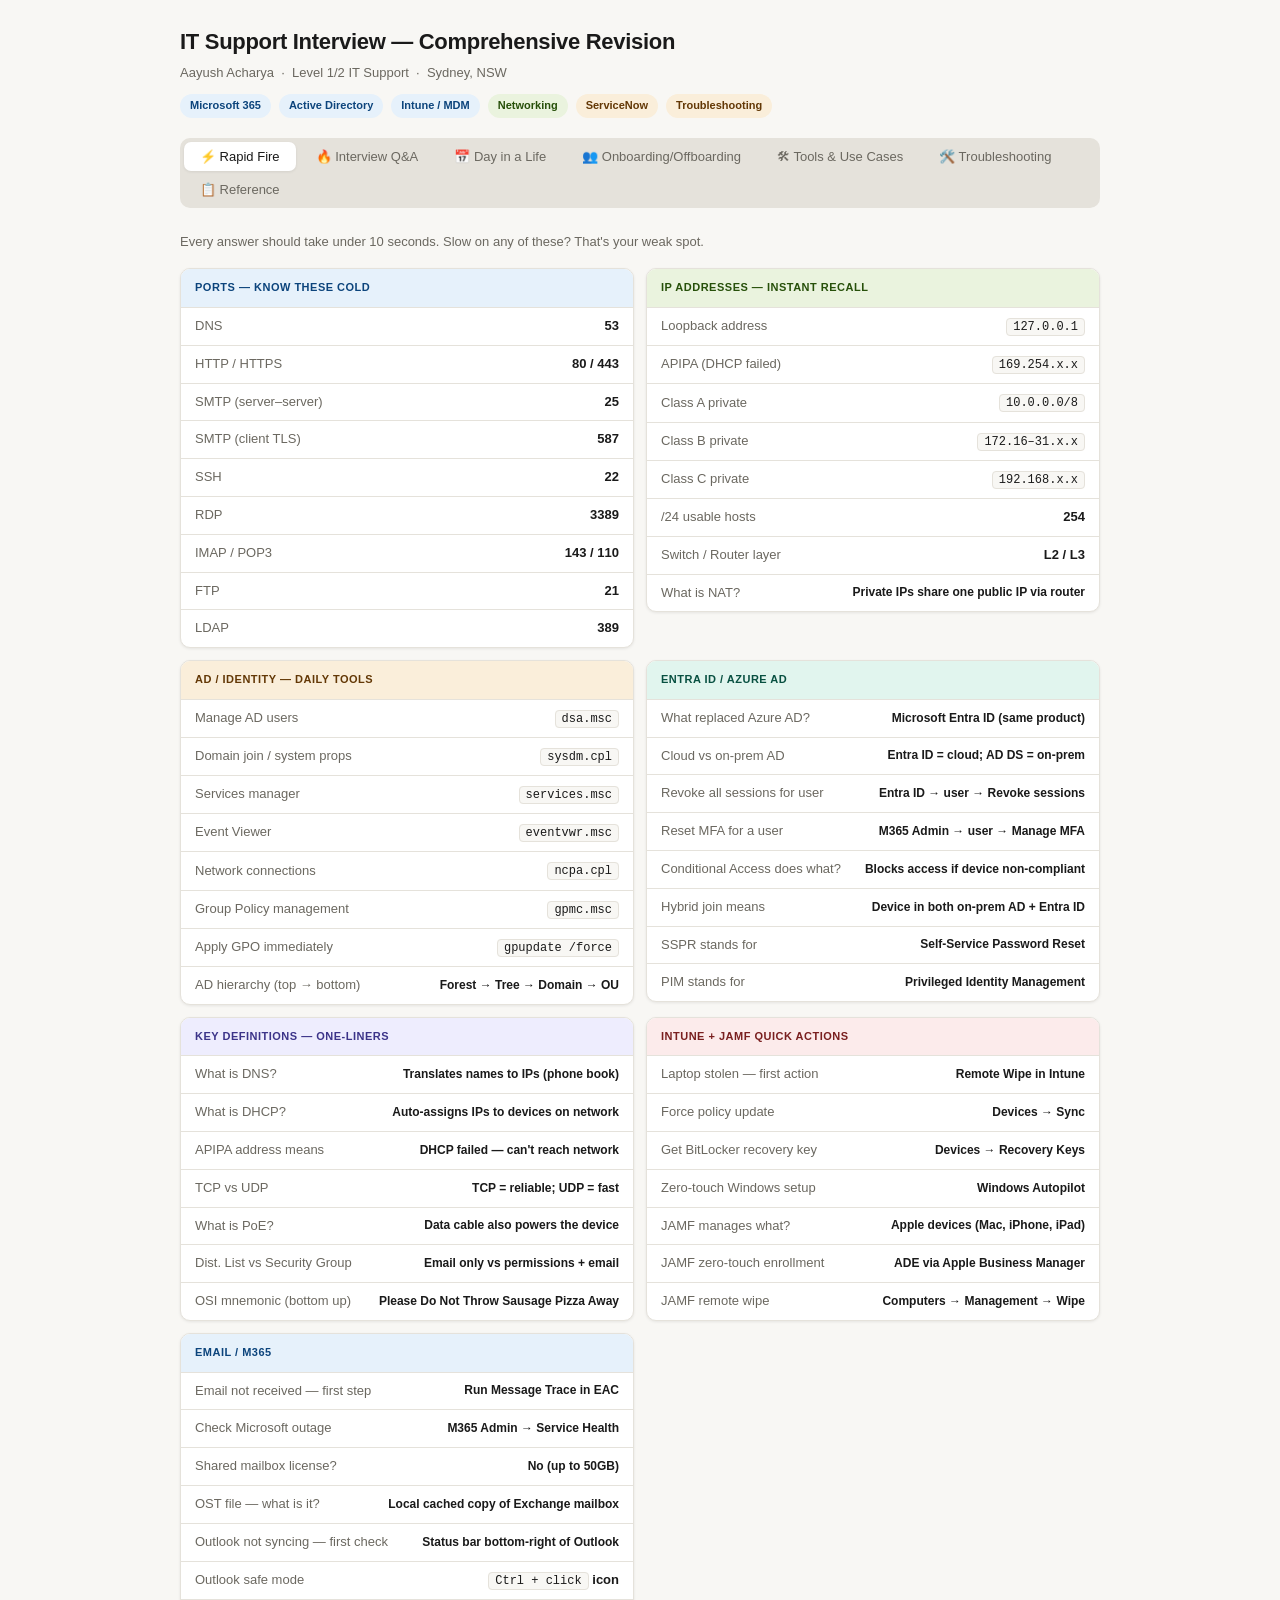
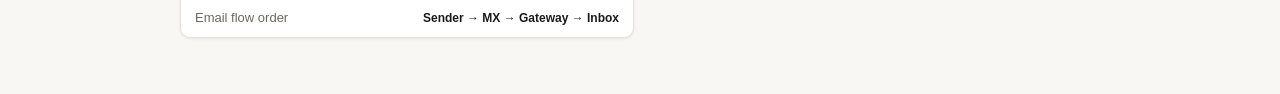
==== commit 5d404e74: "Update print statement from 'Hello' to 'Goodbye'" ====
--- a/IT_Interview_Revision.html
+++ b/IT_Interview_Revision.html
@@ -3,7 +3,7 @@
 <head>
 <meta charset="UTF-8">
 <meta name="viewport" content="width=device-width, initial-scale=1.0">
-<title>IT Support Interview — Day Before Revision</title>
+<title>IT Support Interview — Comprehensive Revision</title>
 <style>
 :root {
 --bg: #f8f7f4; --surface: #ffffff; --border: #e5e2db; --text: #1a1a1a; --muted: #6b6860;
@@ -98,6 +98,30 @@
 .step-text code { background: var(--bg); border: 1px solid var(--border); border-radius: 4px; padding: 0 5px; font-family: monospace; font-size: 12px; }
 .tip { background: var(--green-bg); border-left: 3px solid var(--green); padding: 8px 12px; border-radius: 0 6px 6px 0; margin-top: 10px; font-size: 12px; color: var(--green-text); }
 .warn { background: var(--amber-bg); border-left: 3px solid var(--amber); padding: 8px 12px; border-radius: 0 6px 6px 0; margin-top: 10px; font-size: 12px; color: var(--amber-text); }
+.timeline { position: relative; padding: 20px 0; }
+.timeline-event { display: flex; gap: 16px; margin-bottom: 20px; position: relative; }
+.timeline-time { font-weight: 700; color: var(--accent); min-width: 80px; font-size: 13px; }
+.timeline-dot { width: 12px; height: 12px; background: var(--accent); border-radius: 50%; margin-top: 4px; flex-shrink: 0; }
+.timeline-content { background: var(--accent-bg); border-left: 3px solid var(--accent); padding: 12px 14px; border-radius: 0 6px 6px 0; flex: 1; font-size: 13px; }
+.timeline-content strong { color: var(--accent-text); }
+.timeline-content p { margin-top: 4px; color: var(--text); }
+.checklist { background: var(--surface); border: 1px solid var(--border); border-radius: var(--radius); overflow: hidden; }
+.checklist-phase { border-bottom: 1px solid var(--border); }
+.checklist-phase:last-child { border-bottom: none; }
+.checklist-phase-title { padding: 12px 14px; background: var(--bg); font-weight: 600; font-size: 13px; color: var(--text); }
+.checklist-items { padding: 12px 14px; }
+.checklist-item { display: flex; gap: 10px; margin-bottom: 10px; font-size: 13px; align-items: flex-start; }
+.checklist-item:last-child { margin-bottom: 0; }
+.checklist-check { color: var(--green); font-weight: 700; flex-shrink: 0; }
+.checklist-task { color: var(--muted); }
+.tool-grid { display: grid; grid-template-columns: 1fr 1fr; gap: 14px; }
+@media (max-width: 640px) { .tool-grid { grid-template-columns: 1fr; } }
+.tool-card { background: var(--surface); border: 1px solid var(--border); border-radius: var(--radius); box-shadow: var(--shadow); padding: 14px; }
+.tool-name { font-weight: 700; font-size: 14px; color: var(--text); margin-bottom: 4px; }
+.tool-category { font-size: 11px; font-weight: 600; letter-spacing: 0.5px; text-transform: uppercase; color: var(--muted); margin-bottom: 8px; }
+.tool-desc { font-size: 13px; color: var(--muted); margin-bottom: 10px; line-height: 1.6; }
+.tool-uses { font-size: 12px; color: var(--text); }
+.tool-uses li { margin-bottom: 6px; margin-left: 18px; }
 .ref-section { margin-bottom: 20px; }
 .ref-title { font-size: 12px; font-weight: 700; letter-spacing: 0.5px; text-transform: uppercase; color: var(--muted); margin-bottom: 10px; }
 .ref-table { width: 100%; border-collapse: collapse; background: var(--surface); border-radius: var(--radius); overflow: hidden; box-shadow: var(--shadow); border: 1px solid var(--border); }
@@ -105,39 +129,34 @@
 .ref-table td { padding: 8px 12px; font-size: 13px; border-bottom: 1px solid var(--border); }
 .ref-table tr:last-child td { border-bottom: none; }
 .ref-table td:first-child { font-family: monospace; font-size: 12px; color: var(--accent); }
-.cmd-table td:first-child { font-family: monospace; font-size: 12px; color: var(--purple); }
-.port-table td:first-child { font-weight: 700; color: var(--text); font-family: monospace; }
-.sla-table td:first-child { font-family: inherit; font-weight: 500; }
-.plain-table td:first-child { font-family: inherit; color: var(--text); font-size: 13px; }
-.p1 { color: var(--red); font-weight: 700; } .p2 { color: var(--amber); font-weight: 600; }
-.p3 { color: var(--accent); font-weight: 600; } .p4 { color: var(--green); }
+.p1 { color: var(--red); font-weight: 700; }
+.p2 { color: var(--amber); font-weight: 600; }
+.p3 { color: var(--accent); font-weight: 600; }
+.p4 { color: var(--green); }
 </style>
 </head>
 <body>
 <div class="page">
 <div class="header">
-<h1>IT Support Interview — Day Before Revision</h1>
+<h1>IT Support Interview — Comprehensive Revision</h1>
 <p>Aayush Acharya &nbsp;·&nbsp; Level 1/2 IT Support &nbsp;·&nbsp; Sydney, NSW</p>
 <div class="badges">
 <span class="badge badge-blue">Microsoft 365</span>
 <span class="badge badge-blue">Active Directory</span>
 <span class="badge badge-blue">Intune / MDM</span>
 <span class="badge badge-green">Networking</span>
-<span class="badge badge-green">Cisco Meraki</span>
 <span class="badge badge-amber">ServiceNow</span>
 <span class="badge badge-amber">Troubleshooting</span>
 </div>
 </div>
-<div class="progress-wrap">
-<span class="progress-label">Q&amp;A reviewed</span>
-<div class="progress-bar-bg"><div class="progress-bar-fill" id="prog-fill" style="width:0%"></div></div>
-<span class="progress-count" id="prog-count">0 / 15</span>
-<button class="reset-btn" onclick="resetProgress()">Reset</button>
-</div>
+
 <div class="tabs">
 <button class="tab active" onclick="switchTab('rapid', this)">⚡ Rapid Fire</button>
-<button class="tab" onclick="switchTab('qa', this)">🔥 Interview Q&amp;A</button>
-<button class="tab" onclick="switchTab('ts', this)">🛠 Troubleshooting</button>
+<button class="tab" onclick="switchTab('qa', this)">🔥 Interview Q&A</button>
+<button class="tab" onclick="switchTab('day', this)">📅 Day in a Life</button>
+<button class="tab" onclick="switchTab('onboard', this)">👥 Onboarding/Offboarding</button>
+<button class="tab" onclick="switchTab('tools', this)">🛠 Tools & Use Cases</button>
+<button class="tab" onclick="switchTab('ts', this)">🛠️ Troubleshooting</button>
 <button class="tab" onclick="switchTab('ref', this)">📋 Reference</button>
 </div>
 
@@ -223,16 +242,15 @@
 </div>
 </div>
 
-<!-- INTERVIEW Q&A -->
+<!-- INTERVIEW Q&A (abbreviated for space) -->
 <div id="panel-qa" class="panel">
-<p style="color:var(--muted);font-size:13px;margin-bottom:16px;">Say each answer out loud. Aim for 30–45 seconds. Mark reviewed when you're confident. Progress saves in your browser.</p>
+<p style="color:var(--muted);font-size:13px;margin-bottom:16px;">Say each answer out loud. Aim for 30–45 seconds. Mark reviewed when you're confident.</p>
 <div class="qa-list">
-<div class="qa-section-label">Always Asked First</div>
+<div class="qa-section-label">Common Questions</div>
 <div class="qa-item open" id="qa-0">
 <div class="qa-q" onclick="toggleQA(this)"><div><div class="qa-label"><span class="tag tag-common">Most Asked</span></div><div class="qa-text">Tell me about yourself.</div></div><div class="qa-arrow">›</div></div>
 <div class="qa-body">
 <div class="qa-answer">"I'm an IT support professional with 2+ years of enterprise experience — currently at PwC supporting partners and executives in a Big 4 environment. Before that I ran IT support solo across a 200+ user, 9-site hospitality group with a 95% first-contact resolution rate. My strengths are Microsoft 365, Entra ID, Intune, and network troubleshooting, backed by active home lab work in Zero Trust and hybrid cloud. I'm looking to take that into a dedicated IT support role with room to grow toward cloud and sysadmin."</div>
-<div class="short-tip">Under 45 seconds. Lead with current role, hit the big metric, end with where you're heading.</div>
 <button class="mark-btn" onclick="markReviewed('qa-0', this)">Mark as reviewed</button>
 </div>
 </div>
@@ -240,122 +258,632 @@
 <div class="qa-q" onclick="toggleQA(this)"><div><div class="qa-label"><span class="tag tag-common">Most Asked</span></div><div class="qa-text">Why are you leaving your current role?</div></div><div class="qa-arrow">›</div></div>
 <div class="qa-body">
 <div class="qa-answer">"PwC has been a great environment — supporting executives in a Big 4 setting is genuinely challenging. I'm looking to move into a role with more exposure to the full IT support stack. My current role is heavily AV-focused, which means I'm not getting the breadth of tickets, systems admin work, and cloud exposure I want at this stage of my career."</div>
-<div class="short-tip">Never badmouth the employer. Frame it as running toward something, not escaping. This answer is honest and sounds mature.</div>
 <button class="mark-btn" onclick="markReviewed('qa-1', this)">Mark as reviewed</button>
 </div>
 </div>
-<div class="qa-section-label">Behavioural — Have Two STAR Stories Ready</div>
 <div class="qa-item" id="qa-2">
-<div class="qa-q" onclick="toggleQA(this)"><div><div class="qa-label"><span class="tag tag-common">Most Asked</span></div><div class="qa-text">How do you prioritise tickets when you have multiple open?</div></div><div class="qa-arrow">›</div></div>
-<div class="qa-body">
-<div class="qa-answer">"Business impact first. Whole office down = P1, escalate immediately. Single user fully blocked = P2, I jump on it. Minor issues get queued. I follow the SLA matrix, update users proactively, and never let a ticket go silent. Nobody should have to chase me."</div>
-<button class="mark-btn" onclick="markReviewed('qa-2', this)">Mark as reviewed</button>
-</div>
-</div>
-<div class="qa-item" id="qa-3">
-<div class="qa-q" onclick="toggleQA(this)"><div><div class="qa-label"><span class="tag tag-behav">STAR Story 1</span></div><div class="qa-text">Describe a difficult or high-pressure situation you handled.</div></div><div class="qa-arrow">›</div></div>
-<div class="qa-body">
-<div class="qa-answer">"At Platinum Hospitality, a network outage hit the POS systems during peak dinner service — revenue directly impacted across multiple sites. I immediately notified venue managers so they weren't in the dark, put them on 15-minute update cycles, and traced the fault to a failed switch. I pushed a remote config fix and had all sites restored within 40 minutes. The key was communication — stakeholders stayed calm because they knew it was being worked on."</div>
-<div class="short-tip">This is STAR story 1. If asked a second behavioural question, don't repeat this scenario — use STAR story 2 below.</div>
-<button class="mark-btn" onclick="markReviewed('qa-3', this)">Mark as reviewed</button>
-</div>
-</div>
-<div class="qa-item" id="qa-4">
-<div class="qa-q" onclick="toggleQA(this)"><div><div class="qa-label"><span class="tag tag-behav">STAR Story 2</span></div><div class="qa-text">Tell me about a time you had to learn something quickly.</div></div><div class="qa-arrow">›</div></div>
-<div class="qa-body">
-<div class="qa-answer">"When I moved into the IT Support Officer role at Platinum Hospitality, I had no prior Intune experience but the company needed an MDM rollout across 9 sites within weeks. I worked through Microsoft Learn and documentation, tested in a trial tenant, and within three weeks had Autopilot profiles configured and was deploying zero-touch devices. By the end of the rollout all sites were on compliant, managed endpoints. I can close skill gaps fast when the business needs it."</div>
-<div class="short-tip">This answer also sells your self-teaching instinct, which is one of your strongest differentiators at this experience level.</div>
-<button class="mark-btn" onclick="markReviewed('qa-4', this)">Mark as reviewed</button>
-</div>
-</div>
-<div class="qa-item" id="qa-5">
-<div class="qa-q" onclick="toggleQA(this)"><div><div class="qa-label"><span class="tag tag-behav">Behavioural</span></div><div class="qa-text">How do you handle a VIP or an angry user?</div></div><div class="qa-arrow">›</div></div>
-<div class="qa-body">
-<div class="qa-answer">"I stay professional — the frustration is about their work being blocked, not about me. I acknowledge it: 'I understand this is urgent, let me get onto it right now.' I give a clear timeframe, stay focused on the fix, and update them when it's resolved. At PwC I support senior partners regularly — speed and clear communication matter far more than technical jargon."</div>
-<button class="mark-btn" onclick="markReviewed('qa-5', this)">Mark as reviewed</button>
-</div>
-</div>
-<div class="qa-item" id="qa-6">
-<div class="qa-q" onclick="toggleQA(this)"><div><div class="qa-label"><span class="tag tag-common">Most Asked</span></div><div class="qa-text">What do you do when you can't solve a problem?</div></div><div class="qa-arrow">›</div></div>
-<div class="qa-body">
-<div class="qa-answer">"I check the internal Knowledge Base first — chances are someone solved it before. If not, Microsoft docs or the specific error code. Still stuck, I ask a senior colleague. If we're approaching an SLA breach, I escalate — always with a full log: what I tried, error messages, what I ruled out. I never escalate blind and make someone else start from scratch."</div>
-<button class="mark-btn" onclick="markReviewed('qa-6', this)">Mark as reviewed</button>
-</div>
-</div>
-<div class="qa-section-label">Technical</div>
-<div class="qa-item" id="qa-7">
-<div class="qa-q" onclick="toggleQA(this)"><div><div class="qa-label"><span class="tag tag-tech">Technical</span></div><div class="qa-text">What is Active Directory and what do you use it for day-to-day?</div></div><div class="qa-arrow">›</div></div>
-<div class="qa-body">
-<div class="qa-answer">"Active Directory is Microsoft's centralised directory service — manages users, computers, and security policies across a network. Everything authenticates through the Domain Controller. Day-to-day I use dsa.msc to create accounts, reset passwords, unlock accounts, manage group memberships, and handle onboarding and offboarding. It's the most-touched tool in L1/L2 support."</div>
-<p>Key structure: <strong>Forest → Tree → Domain → OU</strong></p>
-<button class="mark-btn" onclick="markReviewed('qa-7', this)">Mark as reviewed</button>
-</div>
-</div>
-<div class="qa-item" id="qa-8">
-<div class="qa-q" onclick="toggleQA(this)"><div><div class="qa-label"><span class="tag tag-tech">Technical</span></div><div class="qa-text">Walk me through troubleshooting slow internet for a user.</div></div><div class="qa-arrow">›</div></div>
-<div class="qa-body">
-<div class="qa-answer">"First: is it just them or everyone on the floor? That tells me device vs network. I run ping 8.8.8.8 -t to check packet loss, then ping google.com — if 8.8.8.8 works but google.com fails, it's DNS. I run ipconfig /release, /renew, /flushdns. Check the IP isn't a 169.254 APIPA address. If WiFi, I check Meraki for the AP status. Whole office affected — ISP call and escalate to the network team."</div>
-<button class="mark-btn" onclick="markReviewed('qa-8', this)">Mark as reviewed</button>
-</div>
-</div>
-<div class="qa-item" id="qa-9">
-<div class="qa-q" onclick="toggleQA(this)"><div><div class="qa-label"><span class="tag tag-tech">Technical</span></div><div class="qa-text">What do you do in Microsoft Intune day-to-day?</div></div><div class="qa-arrow">›</div></div>
-<div class="qa-body">
-<div class="qa-answer">"I use Intune for device fleet management. When a new staff member starts I enroll their device and configure Windows Autopilot for zero-touch setup. I push required apps remotely — set as Required so they install without user action. If a device is reported stolen, I immediately do a remote wipe from the portal. I use Conditional Access to ensure only compliant, enrolled devices can reach company resources."</div>
-<button class="mark-btn" onclick="markReviewed('qa-9', this)">Mark as reviewed</button>
-</div>
-</div>
-<div class="qa-item" id="qa-10">
-<div class="qa-q" onclick="toggleQA(this)"><div><div class="qa-label"><span class="tag tag-tech">Technical</span></div><div class="qa-text">Distribution List vs Security Group — what's the difference?</div></div><div class="qa-arrow">›</div></div>
-<div class="qa-body">
-<div class="qa-answer">"A Distribution List is email-only — one email fans out to all members but it can't control access to anything. A Security Group controls permissions — shared drives, SharePoint sites, applications. Security groups can also be mail-enabled so you get both. I create and manage both in M365 Admin Centre."</div>
-<button class="mark-btn" onclick="markReviewed('qa-10', this)">Mark as reviewed</button>
-</div>
-</div>
-<div class="qa-item" id="qa-11">
-<div class="qa-q" onclick="toggleQA(this)"><div><div class="qa-label"><span class="tag tag-tech">Technical</span></div><div class="qa-text">What is Group Policy and how have you used it?</div></div><div class="qa-arrow">›</div></div>
-<div class="qa-body">
-<div class="qa-answer">"Group Policy lets admins push configuration settings to all users and computers in a domain from one place — no manual per-machine work. I create GPOs and link them to OUs. I've used it for password complexity enforcement, mapping network drives, pushing security configs, and setting desktop wallpapers. When I need changes to apply immediately I run gpupdate /force on the client."</div>
-<button class="mark-btn" onclick="markReviewed('qa-11', this)">Mark as reviewed</button>
-</div>
-</div>
-<div class="qa-section-label">The Tricky Ones — Prepare These Carefully</div>
-<div class="qa-item" id="qa-12">
-<div class="qa-q" onclick="toggleQA(this)"><div><div class="qa-label"><span class="tag tag-trap">Trap Question</span></div><div class="qa-text">What salary are you looking for?</div></div><div class="qa-arrow">›</div></div>
-<div class="qa-body">
-<div class="qa-answer">"Based on my enterprise experience across Microsoft 365, Intune, and multi-site support at PwC and Platinum Hospitality, I'm targeting $70,000–$80,000 base. That said, I'm open to discussion — if the role has genuine growth toward cloud or sysadmin, I'm flexible on the exact number."</div>
-<div class="short-tip">Always give a range, never a single number. Anchor slightly above your real minimum. The second sentence signals you won't walk over money alone. Research the market rate for the specific role before the interview and adjust accordingly.</div>
-<button class="mark-btn" onclick="markReviewed('qa-12', this)">Mark as reviewed</button>
-</div>
-</div>
-<div class="qa-item" id="qa-13">
 <div class="qa-q" onclick="toggleQA(this)"><div><div class="qa-label"><span class="tag tag-common">Most Asked</span></div><div class="qa-text">Why should we hire you?</div></div><div class="qa-arrow">›</div></div>
 <div class="qa-body">
 <div class="qa-answer">"I've proven I can handle a high-volume, multi-site environment solo with strong resolution rates. I don't just fix tickets — I document fixes, build knowledge base articles, and leave things better than I found them. I understand IT support isn't just about computers, it's about keeping people working. And I'm actively building toward cloud and security specialisation, so I'm an investment that compounds."</div>
-<button class="mark-btn" onclick="markReviewed('qa-13', this)">Mark as reviewed</button>
-</div>
-</div>
-<div class="qa-item" id="qa-14">
-<div class="qa-q" onclick="toggleQA(this)"><div><div class="qa-label"><span class="tag tag-trap">Always Happens</span></div><div class="qa-text">Do you have any questions for us?</div></div><div class="qa-arrow">›</div></div>
-<div class="qa-body">
-<div class="qa-answer green">Never say "No, I think you've covered everything." Pick 2–3 from this list:</div>
-<ul style="margin-top:10px;">
-<li>"What does a typical first week look like for someone in this role?"</li>
-<li>"What tools and ticketing systems does the team use day-to-day?"</li>
-<li>"What does the progression path look like — is there a route from L1/L2 toward sysadmin or cloud?"</li>
-<li>"What's the biggest challenge the IT team is working through right now?"</li>
-<li>"How is performance measured — ticket volume, SLAs, or something else?"</li>
-</ul>
-<div class="short-tip">The progression question is the most important one for you. It signals ambition and helps you figure out if the role is actually worth taking.</div>
-<button class="mark-btn" onclick="markReviewed('qa-14', this)">Mark as reviewed</button>
-</div>
-</div>
-</div>
-</div>
-
-<!-- TROUBLESHOOTING -->
+<button class="mark-btn" onclick="markReviewed('qa-2', this)">Mark as reviewed</button>
+</div>
+</div>
+</div>
+</div>
+
+<!-- A DAY IN A LIFE -->
+<div id="panel-day" class="panel">
+<p style="color:var(--muted);font-size:13px;margin-bottom:16px;">This is what a typical day looks like. Interviewers ask this to see if you understand the operational reality of the role.</p>
+<div class="timeline">
+<div class="timeline-event">
+<div class="timeline-time">8:30 AM</div>
+<div class="timeline-dot"></div>
+<div class="timeline-content">
+<strong>Arrive & Review Ticket Queue</strong>
+<p>Check ServiceNow for overnight/early-morning tickets. Triage by priority: 2 P2s waiting (user can't log in, printer down), 5 P3/P4s (software requests, password resets, slow internet). Run through Slack for any urgent messages from management or helpdesk.</p>
+</div>
+</div>
+
+<div class="timeline-event">
+<div class="timeline-time">8:45 AM</div>
+<div class="timeline-dot"></div>
+<div class="timeline-content">
+<strong>Jump on P2: Account Lockout</strong>
+<p>User locked out on 3rd attempt. Verify identity via manager, unlock in dsa.msc, reset password, check if old password cached on phone (Teams/Outlook running old creds). Update ticket, close with user confirmation.</p>
+</div>
+</div>
+
+<div class="timeline-event">
+<div class="timeline-time">9:15 AM</div>
+<div class="timeline-dot"></div>
+<div class="timeline-content">
+<strong>New Staff Onboarding Handoff</strong>
+<p>IT coordinator hands over new hire. Verify AD account created, email synced, Intune enrolled device, Teams licenses assigned. Walk them through login, show them the help desk Slack channel, confirm access to shared drives. Document in ticket.</p>
+</div>
+</div>
+
+<div class="timeline-event">
+<div class="timeline-time">10:00 AM</div>
+<div class="timeline-dot"></div>
+<div class="timeline-content">
+<strong>Handle Printer Escalation</strong>
+<p>Printer on 2nd floor down. Not a hardware issue — checked toner, power. Network ping succeeds but print jobs stuck. Restart Print Spooler on the device (services.msc), clear queue, restart. Users back in 10 minutes. Document the fix in KB.</p>
+</div>
+</div>
+
+<div class="timeline-event">
+<div class="timeline-time">10:45 AM</div>
+<div class="timeline-dot"></div>
+<div class="timeline-content">
+<strong>Routine Helpdesk Support</strong>
+<p>Handle 3–4 quick wins: password resets, add user to distribution list, unlock shared drive access, install requested app via Intune. Each ~5 mins. Update status in ServiceNow, move to next.</p>
+</div>
+</div>
+
+<div class="timeline-event">
+<div class="timeline-time">11:30 AM</div>
+<div class="timeline-dot"></div>
+<div class="timeline-content">
+<strong>Remote Collaboration Issue</strong>
+<p>User on VPN, Teams call dropping. Test at teams.microsoft.com (web) — works fine. Desktop app issue. Clear cache (%appdata%\Microsoft\Teams), restart. Reconnect to VPN, test again. Resolved.</p>
+</div>
+</div>
+
+<div class="timeline-event">
+<div class="timeline-time">12:00 PM</div>
+<div class="timeline-dot"></div>
+<div class="timeline-content">
+<strong>Lunch + Standup</strong>
+<p>30-min standup with IT team. Report on morning tickets, escalations handled, any blockers. Manager asks about device enrollment status for new procurement batch. Note for PM.</p>
+</div>
+</div>
+
+<div class="timeline-event">
+<div class="timeline-time">1:00 PM</div>
+<div class="timeline-dot"></div>
+<div class="timeline-content">
+<strong>Knowledge Base / Documentation</strong>
+<p>Write up the printer Spooler fix for KB (so others can handle it). Update common password reset guide with new MFA reset procedures. 30 mins — small wins that scale support.</p>
+</div>
+</div>
+
+<div class="timeline-event">
+<div class="timeline-time">1:45 PM</div>
+<div class="timeline-dot"></div>
+<div class="timeline-content">
+<strong>Device Enrollment & Mobile Management</strong>
+<p>3 new hires' devices need Windows Autopilot setup. Configure profiles in Intune, trigger enrollment, monitor for BitLocker/compliance. One device fails compliance (old WiFi driver). Push driver update via WSUS, sync device. All enrolled by 2:30.</p>
+</div>
+</div>
+
+<div class="timeline-event">
+<div class="timeline-time">2:45 PM</div>
+<div class="timeline-dot"></div>
+<div class="timeline-content">
+<strong>Email/Exchange Issue</strong>
+<p>User can't see shared mailbox after being added. Check M365 Admin Center — license assigned, group added. Restart Outlook. Works. Mention to user they may need to restart their client for permissions to cache locally.</p>
+</div>
+</div>
+
+<div class="timeline-event">
+<div class="timeline-time">3:30 PM</div>
+<div class="timeline-dot"></div>
+<div class="timeline-content">
+<strong>Escalation & Networking Question</strong>
+<p>User on floor 3 slow internet. Isolate: just them. Ping 8.8.8.8 (good), ping google.com (fails) — DNS issue. ipconfig /flushdns, /release, /renew. Check with Meraki dashboard — AP on floor 3 is fine. Restart docking station + reboot. Fixed.</p>
+</div>
+</div>
+
+<div class="timeline-event">
+<div class="timeline-time">4:15 PM</div>
+<div class="timeline-dot"></div>
+<div class="timeline-content">
+<strong>Offboarding Request</strong>
+<p>Manager requests account disable for departing employee. Verify via HR, disable AD account (dsa.msc), revoke Entra ID sessions, remote wipe device (Intune), collect hardware checklist. Follow offboarding process to completion. Archive ticket.</p>
+</div>
+</div>
+
+<div class="timeline-event">
+<div class="timeline-time">5:00 PM</div>
+<div class="timeline-dot"></div>
+<div class="timeline-content">
+<strong>End-of-Day Wrap</strong>
+<p>Review ServiceNow: 18 tickets closed today, 3 escalated to L3 (one networking issue needs ISP involvement, one Exchange mail rule issue, one hardware RMA). Update status on open tickets. Prep tomorrow's list. Handoff notes for night shift.</p>
+</div>
+</div>
+</div>
+</div>
+
+<!-- ONBOARDING / OFFBOARDING -->
+<div id="panel-onboard" class="panel">
+<p style="color:var(--muted);font-size:13px;margin-bottom:16px;">Complete checklists from day one to last day. These protect both the business and you.</p>
+
+<h3 style="margin: 20px 0 12px; font-size: 14px; font-weight: 700;">🟢 ONBOARDING (Pre-Arrival to Day 30)</h3>
+
+<div class="checklist">
+<div class="checklist-phase">
+<div class="checklist-phase-title">📋 Pre-Arrival (Week Before Start)</div>
+<div class="checklist-items">
+<div class="checklist-item"><div class="checklist-check">✓</div><div class="checklist-task">HR confirms start date, role, manager, employment type</div></div>
+<div class="checklist-item"><div class="checklist-check">✓</div><div class="checklist-task">Order laptop/desktop + peripherals (keyboard, mouse, monitor). Request expedited shipping if needed</div></div>
+<div class="checklist-item"><div class="checklist-check">✓</div><div class="checklist-task">Create AD account in correct OU (staff/contractors/department). Set temporary password</div></div>
+<div class="checklist-item"><div class="checklist-check">✓</div><div class="checklist-task">Request M365 license assignment (Teams, Exchange, SharePoint — confirm seat type with HR)</div></div>
+<div class="checklist-item"><div class="checklist-check">✓</div><div class="checklist-task">Create mailbox in Exchange — verify in EAC, send test email</div></div>
+<div class="checklist-item"><div class="checklist-check">✓</div><div class="checklist-task">Add to relevant distribution lists (company-wide, department, location)</div></div>
+<div class="checklist-item"><div class="checklist-check">✓</div><div class="checklist-task">Create Teams account + add to appropriate teams (General, Department, Location)</div></div>
+<div class="checklist-item"><div class="checklist-check">✓</div><div class="checklist-task">Enroll device in Intune (image OS, set Autopilot profile, enable BitLocker)</div></div>
+<div class="checklist-item"><div class="checklist-check">✓</div><div class="checklist-task">Grant access to shared drives/SharePoint sites (manager specifies list)</div></div>
+<div class="checklist-item"><div class="checklist-check">✓</div><div class="checklist-task">Configure VPN access if required (Cisco AnyConnect or similar). Send VPN creds separately</div></div>
+<div class="checklist-item"><div class="checklist-check">✓</div><div class="checklist-task">Physical setup: desk, phone, badge/swipe card. Confirm with facilities</div></div>
+<div class="checklist-item"><div class="checklist-check">✓</div><div class="checklist-task">Send welcome email with first login credentials, help desk contact, parking/location info</div></div>
+</div>
+</div>
+
+<div class="checklist-phase">
+<div class="checklist-phase-title">🖥️ First Day (Day 1)</div>
+<div class="checklist-items">
+<div class="checklist-item"><div class="checklist-check">✓</div><div class="checklist-task">Greet user, confirm identity, provide device</div></div>
+<div class="checklist-item"><div class="checklist-check">✓</div><div class="checklist-task">Walk through first login (AD password, change temp password, Outlook sync)</div></div>
+<div class="checklist-item"><div class="checklist-check">✓</div><div class="checklist-task">Show them how to join Teams, access shared drives, open ServiceNow for help tickets</div></div>
+<div class="checklist-item"><div class="checklist-check">✓</div><div class="checklist-task">Confirm WiFi/VPN connection working (ping google.com, test Teams call)</div></div>
+<div class="checklist-item"><div class="checklist-check">✓</div><div class="checklist-task">Verify phone setup (if hardphone: IP assignment, voicemail config; if softphone: Teams calls working)</div></div>
+<div class="checklist-item"><div class="checklist-check">✓</div><div class="checklist-task">Brief on IT policies: password requirements, VPN usage, incident reporting, security compliance</div></div>
+<div class="checklist-item"><div class="checklist-check">✓</div><div class="checklist-task">Provide help desk contact info (phone, email, Slack, ServiceNow portal)</div></div>
+<div class="checklist-item"><div class="checklist-check">✓</div><div class="checklist-task">Confirm device enrolled in Intune + showing compliant</div></div>
+<div class="checklist-item"><div class="checklist-check">✓</div><div class="checklist-task">Document in ServiceNow: completed items, any blockers, manager sign-off</div></div>
+</div>
+</div>
+
+<div class="checklist-phase">
+<div class="checklist-phase-title">📅 Week 1–4 Follow-Up</div>
+<div class="checklist-items">
+<div class="checklist-item"><div class="checklist-check">✓</div><div class="checklist-task">Day 3 check-in: confirm no technical blockers, device running smoothly</div></div>
+<div class="checklist-item"><div class="checklist-check">✓</div><div class="checklist-task">Day 10 follow-up: any software/access issues? Manager feedback?</div></div>
+<div class="checklist-item"><div class="checklist-check">✓</div><div class="checklist-task">Day 30 formal review: security compliance verified, device health confirmed, all accounts active</div></div>
+<div class="checklist-item"><div class="checklist-check">✓</div><div class="checklist-task">Remind user of training: MFA setup, password manager, phishing awareness, VPN security</div></div>
+</div>
+</div>
+</div>
+
+<h3 style="margin: 20px 0 12px; font-size: 14px; font-weight: 700;">🔴 OFFBOARDING (Last Working Day)</h3>
+
+<div class="checklist">
+<div class="checklist-phase">
+<div class="checklist-phase-title">📋 Pre-Exit (2 Weeks Before)</div>
+<div class="checklist-items">
+<div class="checklist-item"><div class="checklist-check">✓</div><div class="checklist-task">HR confirms exit date, exit type (resignation/termination/RIF)</div></div>
+<div class="checklist-item"><div class="checklist-check">✓</div><div class="checklist-task">Identify knowledge transfer: manager specifies critical processes, data, credentials to hand over</div></div>
+<div class="checklist-item"><div class="checklist-check">✓</div><div class="checklist-task">For terminations: brief security team, confirm if badge/physical access to be revoked same day</div></div>
+<div class="checklist-item"><div class="checklist-check">✓</div><div class="checklist-task">Schedule exit interview/knowledge transfer session (manager + departing user)</div></div>
+<div class="checklist-item"><div class="checklist-check">✓</div><div class="checklist-task">Check for VIP/high-access accounts: audit permissions, list shared mailboxes, sensitive data access</div></div>
+</div>
+</div>
+
+<div class="checklist-phase">
+<div class="checklist-phase-title">🔐 Last Working Day — Immediate Actions</div>
+<div class="checklist-items">
+<div class="checklist-item"><div class="checklist-check">✓</div><div class="checklist-check">✓</div><div class="checklist-task"><strong>PRIORITY:</strong> Disable AD account (dsa.msc → right-click → Disable Account)</div></div>
+<div class="checklist-item"><div class="checklist-check">✓</div><div class="checklist-task">Revoke all active Entra ID sessions (Entra ID portal → user → Revoke sessions)</div></div>
+<div class="checklist-item"><div class="checklist-check">✓</div><div class="checklist-task">Intune remote wipe (Intune → Devices → find device → Wipe Computer)</div></div>
+<div class="checklist-item"><div class="checklist-check">✓</div><div class="checklist-task">Disable all licenses in M365 Admin Center (Teams, Exchange, SharePoint, etc.)</div></div>
+<div class="checklist-item"><div class="checklist-check">✓</div><div class="checklist-task">Revoke VPN access (remove from VPN groups, if applicable reset VPN credentials)</div></div>
+<div class="checklist-item"><div class="checklist-check">✓</div><div class="checklist-task">Transfer mailbox to manager or archive (if long-term retention needed, move to shared mailbox)</div></div>
+<div class="checklist-item"><div class="checklist-check">✓</div><div class="checklist-task">Remove from all distribution lists + Teams teams (use M365 Admin or Teams portal)</div></div>
+<div class="checklist-item"><div class="checklist-check">✓</div><div class="checklist-task">Revoke access to shared drives/SharePoint (remove from security groups in AD)</div></div>
+<div class="checklist-item"><div class="checklist-check">✓</div><div class="checklist-task">Retrieve and document all company hardware (laptop, phone, badge, keys, peripherals)</div></div>
+<div class="checklist-item"><div class="checklist-check">✓</div><div class="checklist-task">Collect any BitLocker recovery keys if asset being redeployed (Intune → Recovery Keys)</div></div>
+<div class="checklist-item"><div class="checklist-check">✓</div><div class="checklist-task">Audit any admin/service accounts they held → reassign or disable</div></div>
+<div class="checklist-item"><div class="checklist-check">✓</div><div class="checklist-task">Check for personal data on device → ensure deletion before asset redeployment</div></div>
+</div>
+</div>
+
+<div class="checklist-phase">
+<div class="checklist-phase-title">📝 Post-Exit (Within 24 Hours)</div>
+<div class="checklist-items">
+<div class="checklist-item"><div class="checklist-check">✓</div><div class="checklist-task">Verify all systems show account as disabled in compliance audit</div></div>
+<div class="checklist-item"><div class="checklist-check">✓</div><div class="checklist-task">Document departure in ServiceNow with timestamp of each action</div></div>
+<div class="checklist-item"><div class="checklist-check">✓</div><div class="checklist-task">Confirm device decommissioned or reimaged (if high-security environment, wipe and audit)</div></div>
+<div class="checklist-item"><div class="checklist-check">✓</div><div class="checklist-task">Security team confirms no residual access (run access audit if required by compliance)</div></div>
+<div class="checklist-item"><div class="checklist-check">✓</div><div class="checklist-task">HR acknowledgement: all IT actions completed, employee record marked as offboarded</div></div>
+</div>
+</div>
+</div>
+
+<div class="tip">🚨 <strong>Critical:</strong> For terminations (especially involuntary), disable account IMMEDIATELY at end of business day, BEFORE user leaves building. No exceptions.</div>
+
+</div>
+
+<!-- TOOLS & USE CASES -->
+<div id="panel-tools" class="panel">
+<p style="color:var(--muted);font-size:13px;margin-bottom:16px;">What you actually use every day. Knowing these tools inside-out is what separates confident L1/2 support from fumbling.</p>
+
+<h3 style="margin: 20px 0 12px; font-size: 14px; font-weight: 700;">🔑 Identity & Access (Active Directory / Entra ID)</h3>
+<div class="tool-grid">
+<div class="tool-card">
+<div class="tool-category">Local Directory</div>
+<div class="tool-name">Active Directory Users & Computers (dsa.msc)</div>
+<div class="tool-desc">Your daily workhorse. Manage on-prem users, computers, groups, and OUs.</div>
+<div class="tool-uses"><strong>Day-to-day:</strong>
+<ul>
+<li>Create/delete user accounts</li>
+<li>Reset passwords + force change at next logon</li>
+<li>Unlock locked-out accounts</li>
+<li>Disable departing employees</li>
+<li>Add/remove group memberships</li>
+<li>Move users between OUs (applies different GPOs)</li>
+<li>Check account properties (expiry, last login, etc.)</li>
+</ul>
+</div>
+</div>
+
+<div class="tool-card">
+<div class="tool-category">Cloud Identity</div>
+<div class="tool-name">Entra ID (Azure AD) Admin Center</div>
+<div class="tool-desc">Cloud-based identity for hybrid/cloud-only organizations. Manages users synced from on-prem or cloud-native accounts.</div>
+<div class="tool-uses"><strong>Day-to-day:</strong>
+<ul>
+<li>View/manage cloud users (synced from AD via AADConnect)</li>
+<li>Reset MFA for users locked out of authentication</li>
+<li>Revoke all active sessions (emergency access revocation)</li>
+<li>Assign Conditional Access policies (block risky sign-ins)</li>
+<li>Check device compliance (enrolled in Intune?)</li>
+<li>Manage password reset permissions (SSPR delegation)</li>
+</ul>
+</div>
+</div>
+
+<div class="tool-card">
+<div class="tool-category">Policies</div>
+<div class="tool-name">Group Policy Management Console (gpmc.msc)</div>
+<div class="tool-desc">Push settings from one place to thousands of machines. L1/2 usually don't create GPOs, but you run gpupdate /force.</div>
+<div class="tool-uses"><strong>Day-to-day:</strong>
+<ul>
+<li>Run <code>gpupdate /force</code> when user applies policy immediately</li>
+<li>Check which policies apply to a machine (gpresult)</li>
+<li>Know common GPO purposes: password policy, desktop lockdown, mapped drives, software restriction</li>
+<li>Can create basic GPO (password complexity) if trained</li>
+</ul>
+</div>
+</div>
+
+<div class="tool-card">
+<div class="tool-category">System Management</div>
+<div class="tool-name">Services Manager (services.msc)</div>
+<div class="tool-desc">Start/stop/restart Windows services. L1/2 use it for printers, networking, updates.</div>
+<div class="tool-uses"><strong>Day-to-day:</strong>
+<ul>
+<li>Restart Print Spooler (stuck print jobs)</li>
+<li>Stop/start Windows Update service</li>
+<li>Restart BITS (Background Intelligent Transfer Service) for sync issues</li>
+<li>Check if services are set to auto-start on reboot</li>
+<li>Know which service = which function</li>
+</ul>
+</div>
+</div>
+</div>
+
+<h3 style="margin: 20px 0 12px; font-size: 14px; font-weight: 700;">📧 Email & Collaboration</h3>
+<div class="tool-grid">
+<div class="tool-card">
+<div class="tool-category">Email Admin</div>
+<div class="tool-name">Exchange Admin Center (EAC)</div>
+<div class="tool-desc">Manage mailboxes, distribution groups, mail flow, shared mailboxes.</div>
+<div class="tool-uses"><strong>Day-to-day:</strong>
+<ul>
+<li>Create/delete distribution lists</li>
+<li>Add/remove members from distribution lists</li>
+<li>Create shared mailboxes (no license needed)</li>
+<li>Set mailbox permissions (full access, send-as)</li>
+<li>Run message trace (debug missing emails)</li>
+<li>Check mail flow rules + connectors</li>
+<li>Create recovery for deleted mailboxes (within 30 days)</li>
+</ul>
+</div>
+</div>
+
+<div class="tool-card">
+<div class="tool-category">Microsoft 365 Admin</div>
+<div class="tool-name">M365 Admin Center</div>
+<div class="tool-desc">One place to manage users, licenses, subscriptions, service health, everything Microsoft.</div>
+<div class="tool-uses"><strong>Day-to-day:</strong>
+<ul>
+<li>Assign/remove M365 licenses (Teams, Exchange, SharePoint, etc.)</li>
+<li>View & manage active users</li>
+<li>Reset user passwords</li>
+<li>Check Microsoft service health (is Teams down?)</li>
+<li>View audit logs (who accessed what?)</li>
+<li>Manage organization settings (password policy, MFA requirements)</li>
+<li>Reset MFA for locked-out users</li>
+</ul>
+</div>
+</div>
+
+<div class="tool-card">
+<div class="tool-category">Teams Management</div>
+<div class="tool-name">Teams Admin Center</div>
+<div class="tool-desc">Manage Teams, channels, policies, meetings, app permissions.</div>
+<div class="tool-uses"><strong>Day-to-day:</strong>
+<ul>
+<li>Add/remove members from teams</li>
+<li>Reset user Teams settings if stuck</li>
+<li>Manage org-wide Teams settings (guest access, file sharing)</li>
+<li>Troubleshoot Teams meeting policies (who can record?)</li>
+<li>Manage Teams apps (pin/unpin org apps)</li>
+<li>Monitor Teams usage & activity</li>
+</ul>
+</div>
+</div>
+
+<div class="tool-card">
+<div class="tool-category">Client</div>
+<div class="tool-name">Outlook</div>
+<div class="tool-desc">The client. You'll spend time troubleshooting it.</div>
+<div class="tool-uses"><strong>Day-to-day:</strong>
+<ul>
+<li>Check Exchange connection status (bottom-right corner)</li>
+<li>Test in Safe Mode (Ctrl+click icon) to isolate add-in conflicts</li>
+<li>Rebuild OST file (close Outlook → delete .ost → reopen)</li>
+<li>Create new profile if persistent sync issues</li>
+<li>Know when to suggest OWA (Outlook on web) as workaround</li>
+<li>Understand autodiscover process (setup wizard uses it)</li>
+</ul>
+</div>
+</div>
+</div>
+
+<h3 style="margin: 20px 0 12px; font-size: 14px; font-weight: 700;">🖥️ Device Management & Deployment</h3>
+<div class="tool-grid">
+<div class="tool-card">
+<div class="tool-category">Mobile Device Management</div>
+<div class="tool-name">Intune Admin Center</div>
+<div class="tool-desc">Enroll, manage, and remote wipe Windows/macOS/iOS/Android devices. Zero-touch deployment.</div>
+<div class="tool-uses"><strong>Day-to-day:</strong>
+<ul>
+<li>Enroll new devices (via Autopilot for zero-touch)</li>
+<li>Monitor device compliance (BitLocker enabled? AV installed?)</li>
+<li>Remote wipe stolen/departing-employee devices</li>
+<li>Push apps to devices (set as Required or Available)</li>
+<li>View device inventory (OS, CPU, storage)</li>
+<li>Sync device to apply new policies immediately</li>
+<li>Get BitLocker recovery keys (if device being redeployed)</li>
+<li>Configure Conditional Access (block non-compliant devices)</li>
+</ul>
+</div>
+</div>
+
+<div class="tool-card">
+<div class="tool-category">Ticketing</div>
+<div class="tool-name">ServiceNow</div>
+<div class="tool-desc">Your central hub. Every request, incident, and change goes here. You live in this tool.</div>
+<div class="tool-uses"><strong>Day-to-day:</strong>
+<ul>
+<li>Create incidents (user-reported issues)</li>
+<li>Create requests (new user, software request, hardware order)</li>
+<li>Triage by priority (P1/P2/P3/P4)</li>
+<li>Update tickets proactively (never let user chase you)</li>
+<li>Assign to correct team (L2, networking, vendor)</li>
+<li>Close with brief resolution summary</li>
+<li>Track SLA compliance (response/resolution time)</li>
+<li>Build reports: ticket volume, resolution rate, repeat issues</li>
+</ul>
+</div>
+</div>
+
+<div class="tool-card">
+<div class="tool-category">Network Management</div>
+<div class="tool-name">Cisco Meraki Dashboard</div>
+<div class="tool-desc">Manage WiFi, switches, firewalls (if Meraki infrastructure). View device connectivity, AP status, bandwidth usage.</div>
+<div class="tool-uses"><strong>Day-to-day:</strong>
+<ul>
+<li>Check WiFi AP status (online? signal strength?)</li>
+<li>See which devices are connected to which AP</li>
+<li>View bandwidth/signal issues by location</li>
+<li>Restart AP if needed (remotely via dashboard)</li>
+<li>Check firewall rules (if you manage them)</li>
+<li>Monitor switch port status (device plugged in?)</li>
+<li>Understand corporate vs guest networks</li>
+</ul>
+</div>
+</div>
+
+<div class="tool-card">
+<div class="tool-category">Device Setup</div>
+<div class="tool-name">System Properties (sysdm.cpl)</div>
+<div class="tool-desc">Manage computer name, domain join, system information.</div>
+<div class="tool-uses"><strong>Day-to-day:</strong>
+<ul>
+<li>Join/remove from domain</li>
+<li>Rename computer</li>
+<li>Check Windows version & build</li>
+<li>View system specs (RAM, CPU)</li>
+<li>Repair broken domain trust relationships (unjoin/rejoin)</li>
+<li>Access performance/environment variables</li>
+</ul>
+</div>
+</div>
+
+<div class="tool-card">
+<div class="tool-category">Event Logging</div>
+<div class="tool-name">Event Viewer (eventvwr.msc)</div>
+<div class="tool-desc">Windows system logs. Critical for troubleshooting what went wrong and when.</div>
+<div class="tool-uses"><strong>Day-to-day:</strong>
+<ul>
+<li>Check Application/System/Security logs for errors</li>
+<li>Search by event ID (quick error lookup)</li>
+<li>Identify repeated errors (e.g., 4625 = logon failure)</li>
+<li>Find timestamp of last shutdown (unexpected reboot?)</li>
+<li>Correlate with user complaints ("when did it start failing?")</li>
+<li>Export logs for higher-tier team investigation</li>
+</ul>
+</div>
+</div>
+</div>
+
+<h3 style="margin: 20px 0 12px; font-size: 14px; font-weight: 700;">🌐 Networking & Connectivity</h3>
+<div class="tool-grid">
+<div class="tool-card">
+<div class="tool-category">Network Config</div>
+<div class="tool-name">Command Prompt / PowerShell</div>
+<div class="tool-desc">Run ipconfig, ping, tracert, nslookup, netstat to troubleshoot network issues.</div>
+<div class="tool-uses"><strong>Day-to-day:</strong>
+<ul>
+<li><code>ipconfig /all</code> — full network details (IP, gateway, DNS)</li>
+<li><code>ipconfig /release + /renew</code> — refresh DHCP lease</li>
+<li><code>ipconfig /flushdns</code> — clear local DNS cache</li>
+<li><code>ping 8.8.8.8 -t</code> — continuous ping (check packet loss)</li>
+<li><code>ping google.com</code> — DNS test (if fails but 8.8.8.8 works = DNS issue)</li>
+<li><code>tracert google.com</code> — trace hops (find where connection breaks)</li>
+<li><code>nslookup example.com</code> — check DNS resolution</li>
+<li><code>netstat -an</code> — view active connections (check for stuck services)</li>
+</ul>
+</div>
+</div>
+
+<div class="tool-card">
+<div class="tool-category">VPN</div>
+<div class="tool-name">Cisco AnyConnect (or similar VPN client)</div>
+<div class="tool-desc">Remote access to corporate network. Common issues: won't connect, dropped sessions, slow speed.</div>
+<div class="tool-uses"><strong>Day-to-day:</strong>
+<ul>
+<li>Troubleshoot VPN connection failures</li>
+<li>Verify user credentials haven't expired</li>
+<li>Check VPN client version (outdated?)</li>
+<li>Test from mobile hotspot (isolate local network issues)</li>
+<li>Understand VPN split tunneling (route only corporate traffic through VPN)</li>
+<li>Know when to escalate to network team (ISP blocking VPN port?)</li>
+</ul>
+</div>
+</div>
+
+<div class="tool-card">
+<div class="tool-category">Network Connections</div>
+<div class="tool-name">Network Settings (ncpa.cpl)</div>
+<div class="tool-desc">Configure IP, DNS, adapter settings, wired/wireless troubleshooting.</div>
+<div class="tool-uses"><strong>Day-to-day:</strong>
+<ul>
+<li>Set static IP (if DHCP failing)</li>
+<li>Change DNS servers (point to 8.8.8.8 for quick test)</li>
+<li>Disable/enable network adapter</li>
+<li>Check connection status (connected? speed?)</li>
+<li>View IPv4/IPv6 settings</li>
+<li>Know difference between Ethernet and WiFi settings</li>
+</ul>
+</div>
+</tool-card>
+</div>
+
+<h3 style="margin: 20px 0 12px; font-size: 14px; font-weight: 700;">🔒 Security & Encryption</h3>
+<div class="tool-grid">
+<div class="tool-card">
+<div class="tool-category">Encryption</div>
+<div class="tool-name">BitLocker (Full Disk Encryption)</div>
+<div class="tool-desc">Encrypts entire disk. L1/2 doesn't manage it, but you retrieve recovery keys.</div>
+<div class="tool-uses"><strong>Day-to-day:</strong>
+<ul>
+<li>Get recovery key from Intune if user forgets PIN</li>
+<li>Understand recovery key = master unlock (never share casually)</li>
+<li>Confirm BitLocker enabled on managed devices (compliance check)</li>
+<li>If device lost/stolen: BitLocker provides baseline protection</li>
+</ul>
+</div>
+</div>
+
+<div class="tool-card">
+<div class="tool-category">Windows Security</div>
+<div class="tool-name">Windows Defender / Antivirus</div>
+<div class="tool-desc">Built-in AV. Managed via Intune policies. Users usually don't manage it.</div>
+<div class="tool-uses"><strong>Day-to-day:</strong>
+<ul>
+<li>Verify Defender is enabled & up-to-date (Settings → Virus & threat protection)</li>
+<li>Quarantine suspicious files</li>
+<li>Understand it's managed by group policy (IT controls updates)</li>
+<li>Know when to escalate (malware suspected → security team)</li>
+</ul>
+</div>
+</div>
+
+<div class="tool-card">
+<div class="tool-category">Password Management</div>
+<div class="tool-name">Self-Service Password Reset (SSPR)</div>
+<div class="tool-desc">Users reset their own password without calling helpdesk. Reduces tickets by 20%+.</div>
+<div class="tool-uses"><strong>Day-to-day:</strong>
+<ul>
+<li>Know SSPR portal (usually account.activedirectory.windowsazure.com)</li>
+<li>Understand users must register phone/email beforehand</li>
+<li>If user can't use SSPR → you reset manually in M365 Admin</li>
+<li>Encourage adoption (reduces your workload)</li>
+</ul>
+</div>
+</div>
+
+<div class="tool-card">
+<div class="tool-category">MFA</div>
+<div class="tool-name">Microsoft Authenticator / MFA</div>
+<div class="tool-desc">Two-factor authentication. Users register device in M365 Admin or Entra ID.</div>
+<div class="tool-uses"><strong>Day-to-day:</strong>
+<ul>
+<li>Reset MFA if user loses phone (M365 Admin → user → Manage MFA)</li>
+<li>Understand MFA methods: app, SMS, phone call, hardware key</li>
+<li>Know TOTP (time-based one-time password) if user uses authenticator app</li>
+<li>Emergency: use backup codes if user locked out of all MFA methods</li>
+</ul>
+</div>
+</tool-card>
+</div>
+
+<h3 style="margin: 20px 0 12px; font-size: 14px; font-weight: 700;">💬 Communication & Collaboration Platforms</h3>
+<div class="tool-grid">
+<div class="tool-card">
+<div class="tool-category">Team Chat</div>
+<div class="tool-name">Microsoft Teams / Slack</div>
+<div class="tool-desc">Internal comms. Your main channel for support requests, escalations, quick questions.</div>
+<div class="tool-uses"><strong>Day-to-day:</strong>
+<ul>
+<li>Monitor IT support channel for urgent messages</li>
+<li>Use search to find previous conversations (knowledge goldmine)</li>
+<li>Understand @mentions escalate urgency</li>
+<li>Know Teams vs email: Teams = quick, Email = formal/documented</li>
+<li>Troubleshoot Teams connection issues (clear cache, reinstall)</li>
+</ul>
+</div>
+</tool-card>
+
+<div class="tool-card">
+<div class="tool-category">Video Conferencing</div>
+<div class="tool-name">Teams Meetings / Zoom</div>
+<div class="tool-desc">Troubleshoot meeting issues: can't join, audio/video failing, recording problems.</div>
+<div class="tool-uses"><strong>Day-to-day:</strong>
+<ul>
+<li>Verify camera/mic permissions (Settings → Privacy)</li>
+<li>Check device speakers/headset connected</li>
+<li>Test meeting at teams.microsoft.com (browser) vs desktop app</li>
+<li>Clear Teams cache if persistent issues</li>
+<li>Understand bandwidth requirements (video = 4 Mbps, audio = 0.5 Mbps)</li>
+</ul>
+</div>
+</tool-card>
+
+<div class="tool-card">
+<div class="tool-category">File Sharing</div>
+<div class="tool-name">OneDrive / SharePoint</div>
+<div class="tool-desc">Cloud file storage. Users sync files, collaborate on documents.</div>
+<div class="tool-uses"><strong>Day-to-day:</strong>
+<ul>
+<li>Grant/revoke access to SharePoint sites</li>
+<li>Troubleshoot file sync issues (OneDrive offline?)</li>
+<li>Understand sharing permissions (view/edit/full access)</li>
+<li>Know storage limits (1TB per user by default)</li>
+<li>Recover deleted files (30-day recycle bin in SharePoint)</li>
+</ul>
+</div>
+</tool-card>
+</div>
+
+</div>
+
+<!-- TROUBLESHOOTING PLAYBOOKS (abbreviated) -->
 <div id="panel-ts" class="panel">
-<p style="color:var(--muted);font-size:13px;margin-bottom:16px;">Walk through these out loud in interviews — systematic thinkers stand out. Click to expand.</p>
+<p style="color:var(--muted);font-size:13px;margin-bottom:16px;">Walk through these out loud in interviews. Systematic thinking wins.</p>
 <div class="ts-grid">
 <div class="ts-card open">
 <div class="ts-title" onclick="toggleTS(this)"><span>🌐 Internet slow / not working</span><span class="ts-arrow">›</span></div>
@@ -377,78 +905,12 @@
 <div class="step"><div class="step-num">2</div><div class="step-text">Check if locked: <code>dsa.msc</code> → user → Properties → Account tab → Unlock account.</div></div>
 <div class="step"><div class="step-num">3</div><div class="step-text">Reset password → right-click → Reset Password → tick "User must change at next logon".</div></div>
 <div class="step"><div class="step-num">4</div><div class="step-text">Check Event Viewer — which machine is triggering the repeated lockout?</div></div>
-<div class="step"><div class="step-num">5</div><div class="step-text">Ask: does the user have Outlook or Teams on their phone using the old password? That keeps re-locking the account.</div></div>
-<div class="step"><div class="step-num">6</div><div class="step-text">Advise them to update saved credentials on all devices after the reset.</div></div>
-<div class="tip">Most common cause: a phone with a saved old password hammering the account. Always ask about mobile devices.</div>
-</div>
-</div>
-<div class="ts-card">
-<div class="ts-title" onclick="toggleTS(this)"><span>📧 Outlook not syncing</span><span class="ts-arrow">›</span></div>
-<div class="ts-body">
-<div class="step"><div class="step-num">1</div><div class="step-text">Check status bar (bottom-right of Outlook) — "Connected to Exchange"?</div></div>
-<div class="step"><div class="step-num">2</div><div class="step-text">Test at <strong>office.com → OWA</strong>. Works there? Local client problem.</div></div>
-<div class="step"><div class="step-num">3</div><div class="step-text">Safe Mode: <code>Ctrl + click</code> the icon. Works? Add-in conflict — disable them all in File → Options → Add-ins.</div></div>
-<div class="step"><div class="step-num">4</div><div class="step-text">Repair: Control Panel → Programs → Microsoft 365 → Quick Repair.</div></div>
-<div class="step"><div class="step-num">5</div><div class="step-text">Rebuild OST: close Outlook → delete <code>.ost</code> in <code>%localappdata%\Microsoft\Outlook\</code> → reopen.</div></div>
-<div class="step"><div class="step-num">6</div><div class="step-text">New profile: Control Panel → Mail → Show Profiles → Add → set as default.</div></div>
-<div class="tip">Check M365 Service Health first — if Exchange is having an outage, none of these steps matter.</div>
-</div>
-</div>
-<div class="ts-card">
-<div class="ts-title" onclick="toggleTS(this)"><span>🖨 Printer not working</span><span class="ts-arrow">›</span></div>
-<div class="ts-body">
-<div class="step"><div class="step-num">1</div><div class="step-text">Isolate: just this user, or everyone? Just this printer, or all?</div></div>
-<div class="step"><div class="step-num">2</div><div class="step-text">Physical: on, no error lights, paper loaded, not showing offline?</div></div>
-<div class="step"><div class="step-num">3</div><div class="step-text">Ping the printer IP — can't reach it? Network or static IP issue.</div></div>
-<div class="step"><div class="step-num">4</div><div class="step-text">Restart Print Spooler: <code>services.msc</code> → Print Spooler → Restart.</div></div>
-<div class="step"><div class="step-num">5</div><div class="step-text">Remap: Win+R → <code>\\server\printername</code></div></div>
-<div class="step"><div class="step-num">6</div><div class="step-text">Stuck queue: stop Spooler → delete files in <code>C:\Windows\System32\spool\PRINTERS</code> → restart Spooler.</div></div>
-</div>
-</div>
-<div class="ts-card">
-<div class="ts-title" onclick="toggleTS(this)"><span>🎧 Teams / Audio not working</span><span class="ts-arrow">›</span></div>
-<div class="ts-body">
-<div class="step"><div class="step-num">1</div><div class="step-text">Windows Sound Settings — correct output device? (Not laptop speakers.)</div></div>
-<div class="step"><div class="step-num">2</div><div class="step-text">Settings → Privacy → Microphone → toggle ON for Teams.</div></div>
-<div class="step"><div class="step-num">3</div><div class="step-text">Teams: ··· → Settings → Devices → select correct mic and speaker.</div></div>
-<div class="step"><div class="step-num">4</div><div class="step-text">Clear cache: <code>%appdata%\Microsoft\Teams</code> → delete contents → restart Teams.</div></div>
-<div class="step"><div class="step-num">5</div><div class="step-text">Test at <strong>teams.microsoft.com</strong> (web) — isolates desktop app vs account issue.</div></div>
-</div>
-</div>
-<div class="ts-card">
-<div class="ts-title" onclick="toggleTS(this)"><span>🔑 VPN not connecting</span><span class="ts-arrow">›</span></div>
-<div class="ts-body">
-<div class="step"><div class="step-num">1</div><div class="step-text">Confirm user has working internet without VPN first.</div></div>
-<div class="step"><div class="step-num">2</div><div class="step-text">Disconnect → reconnect. VPN client up to date?</div></div>
-<div class="step"><div class="step-num">3</div><div class="step-text">Check credentials — has their password expired?</div></div>
-<div class="step"><div class="step-num">4</div><div class="step-text">Reinstall the VPN client.</div></div>
-<div class="step"><div class="step-num">5</div><div class="step-text">Test from mobile hotspot — rules out local network blocking VPN ports.</div></div>
-<div class="step"><div class="step-num">6</div><div class="step-text">Escalate with: error message, screenshot, steps tried.</div></div>
-</div>
-</div>
-<div class="ts-card">
-<div class="ts-title" onclick="toggleTS(this)"><span>💻 Laptop reported stolen</span><span class="ts-arrow">›</span></div>
-<div class="ts-body">
-<div class="step"><div class="step-num">1</div><div class="step-text">Confirm genuine theft with manager — not just misplaced.</div></div>
-<div class="step"><div class="step-num">2</div><div class="step-text"><strong>Intune → Devices → Remote Wipe.</strong> Removes all company data immediately.</div></div>
-<div class="step"><div class="step-num">3</div><div class="step-text"><strong>Entra ID → Revoke all sign-in sessions</strong> for the user.</div></div>
-<div class="step"><div class="step-num">4</div><div class="step-text">Disable AD account if credential compromise is suspected.</div></div>
-<div class="step"><div class="step-num">5</div><div class="step-text">Log full incident with timestamps. Report to security / police.</div></div>
-<div class="step"><div class="step-num">6</div><div class="step-text">Begin replacement hardware process.</div></div>
-<div class="warn">Remote Wipe must happen immediately — never delay this step.</div>
-</div>
-</div>
-<div class="ts-card">
-<div class="ts-title" onclick="toggleTS(this)"><span>⚠️ "Trust relationship failed"</span><span class="ts-arrow">›</span></div>
-<div class="ts-body">
-<p style="font-size:13px;margin-bottom:10px;color:var(--muted);">Machine account password is out of sync with the Domain Controller.</p>
-<div class="step"><div class="step-num">1</div><div class="step-text">Log in as <strong>local admin</strong> — not the domain account.</div></div>
-<div class="step"><div class="step-num">2</div><div class="step-text">PowerShell: <code>Test-ComputerSecureChannel -Repair -Credential (Get-Credential)</code></div></div>
-<div class="step"><div class="step-num">3</div><div class="step-text">Classic: <code>sysdm.cpl</code> → remove from domain → rejoin → restart.</div></div>
-<div class="tip">PowerShell is faster — no full disjoin/rejoin needed on modern Windows.</div>
-</div>
-</div>
-</div>
+<div class="step"><div class="step-num">5</div><div class="step-text">Ask: does the user have Outlook or Teams on their phone using the old password?</div></div>
+<div class="tip">Most common cause: a phone with a saved old password hammering the account.</div>
+</div>
+</div>
+</div>
+
 </div>
 
 <!-- REFERENCE -->
@@ -461,106 +923,11 @@
 <tr><td class="p2">P2 — Urgent</td><td class="p2">&lt; 1 hr</td><td class="p2">&lt; 4 hrs</td><td>User fully blocked from working</td></tr>
 <tr><td class="p3">P3 — High</td><td class="p3">&lt; 2 hrs</td><td class="p3">&lt; 8 hrs</td><td>Degraded, workaround exists</td></tr>
 <tr><td class="p4">P4 — Normal</td><td class="p4">&lt; 4 hrs</td><td class="p4">&lt; 24 hrs</td><td>Minor, non-blocking issue</td></tr>
-<tr><td>Phone answer</td><td colspan="3">&lt; 30 seconds</td></tr>
 </table>
 </div>
-<div class="ref-section">
-<div class="ref-title">Active Directory Daily Tasks</div>
-<table class="ref-table">
-<tr><th>Task</th><th>Tool</th><th>How</th></tr>
-<tr><td>Create user</td><td>dsa.msc</td><td>Right-click OU → New → User</td></tr>
-<tr><td>Reset password</td><td>dsa.msc</td><td>Right-click user → Reset Password</td></tr>
-<tr><td>Unlock account</td><td>dsa.msc</td><td>Properties → Account tab → Unlock</td></tr>
-<tr><td>Disable account</td><td>dsa.msc</td><td>Right-click → Disable Account</td></tr>
-<tr><td>Add to group</td><td>dsa.msc</td><td>Properties → Member Of → Add</td></tr>
-<tr><td>Check password expiry</td><td>CMD</td><td>net user [username] /domain</td></tr>
-<tr><td>Force Group Policy</td><td>CMD</td><td>gpupdate /force</td></tr>
-<tr><td>Join domain</td><td>sysdm.cpl</td><td>Change → Domain → enter name</td></tr>
-</table>
-</div>
-<div class="ref-section">
-<div class="ref-title">JAMF — Apple Device Management</div>
-<table class="ref-table plain-table">
-<tr><th>Topic</th><th>Detail</th></tr>
-<tr><td>What JAMF manages</td><td>Apple devices only — Mac, iPhone, iPad (Intune handles Windows)</td></tr>
-<tr><td>Enroll a Mac</td><td>JAMF Pro → Computers → Enroll, or zero-touch via ADE (Apple Business Manager)</td></tr>
-<tr><td>Push a policy or app</td><td>Policies → New → scope to device/group → trigger on enrollment or schedule</td></tr>
-<tr><td>Remote wipe</td><td>Computers → find device → Management → Wipe Computer</td></tr>
-<tr><td>Remote lock</td><td>Computers → Management → Lock → set a 6-digit PIN</td></tr>
-<tr><td>Check device inventory</td><td>Computers → All Computers → filter by OS, department, compliance</td></tr>
-<tr><td>Smart Group</td><td>Dynamic group — auto-includes devices matching criteria (like Entra dynamic groups)</td></tr>
-<tr><td>JAMF vs Intune</td><td>Same concept, different platform. JAMF = Apple. Intune = Windows/cross-platform.</td></tr>
-</table>
-</div>
-<div class="ref-section">
-<div class="ref-title">CMD / PowerShell Cheat Sheet</div>
-<table class="ref-table cmd-table">
-<tr><th>Command</th><th>Use it for</th></tr>
-<tr><td>ipconfig /all</td><td>Full network info — IP, gateway, DNS, MAC, DHCP server</td></tr>
-<tr><td>ipconfig /release + /renew</td><td>Drop and request a new DHCP lease</td></tr>
-<tr><td>ipconfig /flushdns</td><td>Clear local DNS cache</td></tr>
-<tr><td>ping 8.8.8.8 -t</td><td>Continuous ping — check for packet loss</td></tr>
-<tr><td>tracert google.com</td><td>Find which hop (router) is failing</td></tr>
-<tr><td>nslookup google.com</td><td>Check what IP DNS returns for a name</td></tr>
-<tr><td>gpupdate /force</td><td>Apply Group Policy immediately</td></tr>
-<tr><td>net user [user] /domain</td><td>Check account status, last password change, expiry</td></tr>
-<tr><td>whoami /groups</td><td>See all security groups the current user is in</td></tr>
-<tr><td>sfc /scannow</td><td>Scan and repair corrupted Windows system files</td></tr>
-<tr><td>netstat -an</td><td>See all active network connections and listening ports</td></tr>
-<tr><td>arp -a</td><td>Show ARP table (IP to MAC address mappings)</td></tr>
-</table>
-</div>
-<div class="ref-section">
-<div class="ref-title">Key Port Numbers</div>
-<table class="ref-table port-table">
-<tr><th>Port</th><th>Protocol</th><th>What it does</th></tr>
-<tr><td>21</td><td>FTP</td><td>File transfer (unencrypted)</td></tr>
-<tr><td>22</td><td>SSH</td><td>Secure remote shell</td></tr>
-<tr><td>25</td><td>SMTP</td><td>Outgoing mail — server to server</td></tr>
-<tr><td>53</td><td>DNS</td><td>Name resolution</td></tr>
-<tr><td>80</td><td>HTTP</td><td>Web (unencrypted)</td></tr>
-<tr><td>110</td><td>POP3</td><td>Incoming mail — downloads to local</td></tr>
-<tr><td>143</td><td>IMAP</td><td>Incoming mail — server sync</td></tr>
-<tr><td>389</td><td>LDAP</td><td>Directory services (Active Directory)</td></tr>
-<tr><td>443</td><td>HTTPS</td><td>Secure web</td></tr>
-<tr><td>587</td><td>SMTP/TLS</td><td>Outgoing mail — client to server (secure)</td></tr>
-<tr><td>3389</td><td>RDP</td><td>Remote Desktop Protocol</td></tr>
-</table>
-</div>
-<div class="ref-section">
-<div class="ref-title">Windows Run Commands</div>
-<table class="ref-table cmd-table">
-<tr><th>Command</th><th>Opens</th></tr>
-<tr><td>sysdm.cpl</td><td>System Properties — domain join, PC rename</td></tr>
-<tr><td>ncpa.cpl</td><td>Network Connections — static IP, toggle NIC</td></tr>
-<tr><td>appwiz.cpl</td><td>Programs &amp; Features — uninstall / repair Office</td></tr>
-<tr><td>services.msc</td><td>Services — restart Print Spooler, Windows Update</td></tr>
-<tr><td>eventvwr.msc</td><td>Event Viewer — error codes, crash logs</td></tr>
-<tr><td>dsa.msc</td><td>AD Users &amp; Computers — manage domain users</td></tr>
-<tr><td>gpmc.msc</td><td>Group Policy Management Console</td></tr>
-<tr><td>diskmgmt.msc</td><td>Disk Management — partition drives</td></tr>
-<tr><td>compmgmt.msc</td><td>Computer Management — local users, disk, services</td></tr>
-</table>
-</div>
-<div class="ref-section">
-<div class="ref-title">OSI Model — Practical Reference</div>
-<table class="ref-table">
-<tr><th>Layer</th><th>Name</th><th>Protocols / Devices</th><th>Real-world example</th></tr>
-<tr><td>7</td><td>Application</td><td>HTTP, DNS, SMTP, FTP</td><td>Chrome, Outlook</td></tr>
-<tr><td>6</td><td>Presentation</td><td>SSL/TLS, encryption</td><td>HTTPS certificate</td></tr>
-<tr><td>5</td><td>Session</td><td>NetBIOS, RPC</td><td>Starting a Remote Desktop session</td></tr>
-<tr><td>4</td><td>Transport</td><td>TCP, UDP</td><td>TCP for email, UDP for Teams calls</td></tr>
-<tr><td>3</td><td>Network</td><td>IP, ICMP, routers</td><td>ping, tracert, routing between networks</td></tr>
-<tr><td>2</td><td>Data Link</td><td>Ethernet, MAC, switches</td><td>Switch forwarding by MAC address</td></tr>
-<tr><td>1</td><td>Physical</td><td>Cat5/Cat6, NIC, hubs</td><td>The cable in the wall</td></tr>
-</table>
-<p style="font-size:12px;color:var(--muted);margin-top:8px;">Mnemonic (bottom up): <strong>P</strong>lease <strong>D</strong>o <strong>N</strong>ot <strong>T</strong>hrow <strong>S</strong>ausage <strong>P</strong>izza <strong>A</strong>way</p>
-</div>
 </div>
 
 <script>
-const TOTAL_QA = 15;
-
 function switchTab(name, btn) {
 document.querySelectorAll('.panel').forEach(p => p.classList.remove('active'));
 document.querySelectorAll('.tab').forEach(t => t.classList.remove('active'));
@@ -579,21 +946,6 @@
 if (reviewed) { btn.textContent = 'Reviewed'; if (!stored.includes(id)) stored.push(id); }
 else { btn.textContent = 'Mark as reviewed'; const i = stored.indexOf(id); if (i > -1) stored.splice(i, 1); }
 localStorage.setItem('itrev', JSON.stringify(stored));
-updateProgress();
-}
-
-function updateProgress() {
-const stored = JSON.parse(localStorage.getItem('itrev') || '[]');
-const c = stored.length;
-document.getElementById('prog-fill').style.width = Math.round((c / TOTAL_QA) * 100) + '%';
-document.getElementById('prog-count').textContent = c + ' / ' + TOTAL_QA;
-}
-
-function resetProgress() {
-localStorage.removeItem('itrev');
-document.querySelectorAll('.qa-item').forEach(el => el.classList.remove('reviewed'));
-document.querySelectorAll('.mark-btn').forEach(btn => btn.textContent = 'Mark as reviewed');
-updateProgress();
 }
 
 window.addEventListener('load', () => {
@@ -602,7 +954,6 @@
 const item = document.getElementById(id);
 if (item) { item.classList.add('reviewed'); const btn = item.querySelector('.mark-btn'); if (btn) btn.textContent = 'Reviewed'; }
 });
-updateProgress();
 });
 </script>
 
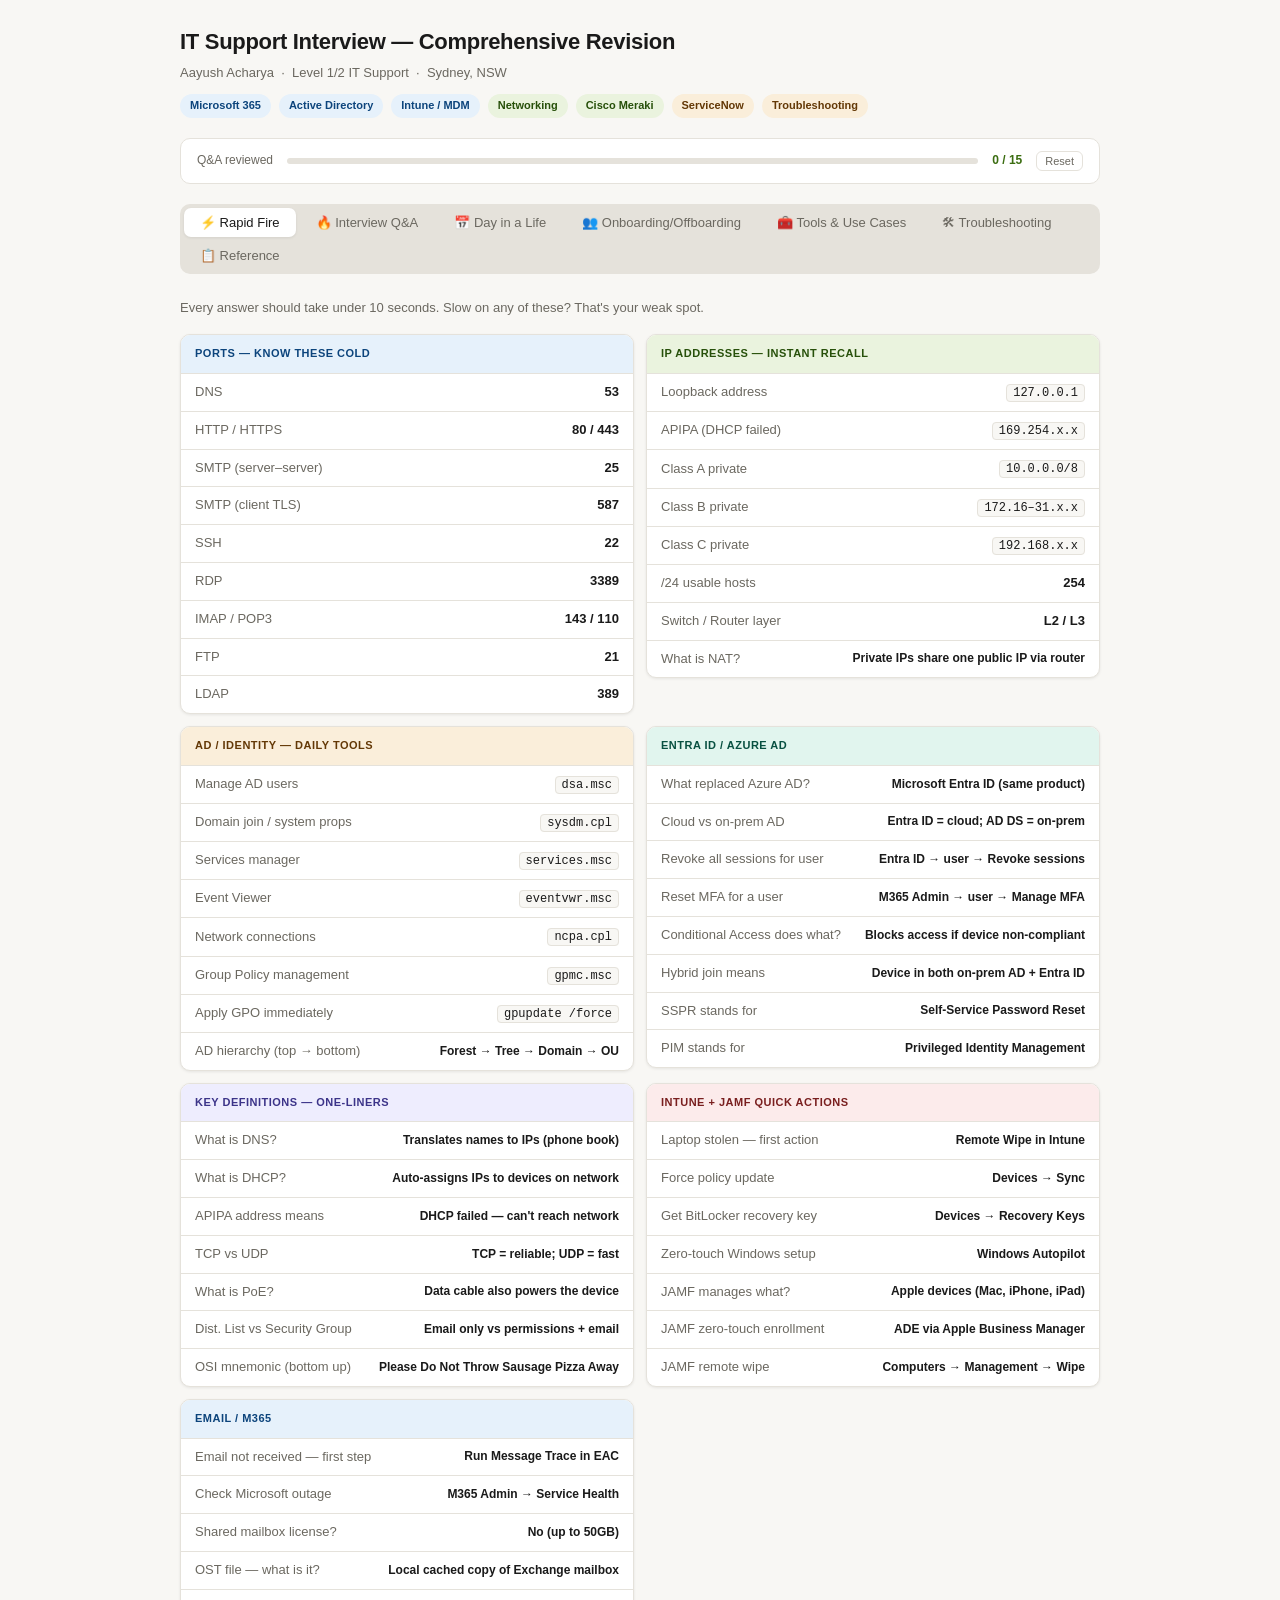
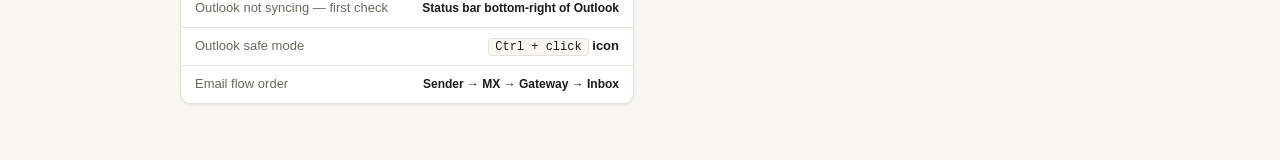
==== commit 94e00c3e: "Update print statement from 'Hello' to 'Goodbye'" ====
--- a/IT_Interview_Revision.html
+++ b/IT_Interview_Revision.html
@@ -6,14 +6,14 @@
 <title>IT Support Interview — Comprehensive Revision</title>
 <style>
 :root {
---bg: #f8f7f4; --surface: #ffffff; --border: #e5e2db; --text: #1a1a1a; --muted: #6b6860;
---accent: #185FA5; --accent-bg: #E6F1FB; --accent-text: #0C447C;
---green: #3B6D11; --green-bg: #EAF3DE; --green-text: #27500A;
---amber: #854F0B; --amber-bg: #FAEEDA; --amber-text: #633806;
---red: #A32D2D; --red-bg: #FCEBEB; --red-text: #791F1F;
---purple: #534AB7; --purple-bg: #EEEDFE; --purple-text: #3C3489;
---teal: #0F6E56; --teal-bg: #E1F5EE; --teal-text: #085041;
---radius: 10px; --shadow: 0 1px 3px rgba(0,0,0,0.08);
+  --bg: #f8f7f4; --surface: #ffffff; --border: #e5e2db; --text: #1a1a1a; --muted: #6b6860;
+  --accent: #185FA5; --accent-bg: #E6F1FB; --accent-text: #0C447C;
+  --green: #3B6D11; --green-bg: #EAF3DE; --green-text: #27500A;
+  --amber: #854F0B; --amber-bg: #FAEEDA; --amber-text: #633806;
+  --red: #A32D2D; --red-bg: #FCEBEB; --red-text: #791F1F;
+  --purple: #534AB7; --purple-bg: #EEEDFE; --purple-text: #3C3489;
+  --teal: #0F6E56; --teal-bg: #E1F5EE; --teal-text: #085041;
+  --radius: 10px; --shadow: 0 1px 3px rgba(0,0,0,0.08);
 }
 * { box-sizing: border-box; margin: 0; padding: 0; }
 body { font-family: -apple-system, 'Segoe UI', sans-serif; background: var(--bg); color: var(--text); font-size: 14px; line-height: 1.6; }
@@ -39,21 +39,25 @@
 .tab:hover:not(.active) { color: var(--text); }
 .panel { display: none; }
 .panel.active { display: block; }
+
+/* ── Rapid Fire ── */
 .rf-grid { display: grid; grid-template-columns: 1fr 1fr; gap: 12px; align-items: start; }
 @media (max-width: 600px) { .rf-grid { grid-template-columns: 1fr; } }
 .rf-card { background: var(--surface); border: 1px solid var(--border); border-radius: var(--radius); overflow: hidden; box-shadow: var(--shadow); }
 .rf-header { padding: 10px 14px; font-size: 11px; font-weight: 700; letter-spacing: 0.5px; text-transform: uppercase; border-bottom: 1px solid var(--border); }
-.rf-header.blue { background: var(--accent-bg); color: var(--accent-text); }
-.rf-header.green { background: var(--green-bg); color: var(--green-text); }
-.rf-header.amber { background: var(--amber-bg); color: var(--amber-text); }
-.rf-header.purple { background: var(--purple-bg); color: var(--purple-text); }
-.rf-header.red { background: var(--red-bg); color: var(--red-text); }
-.rf-header.teal { background: var(--teal-bg); color: var(--teal-text); }
+.rf-header.blue  { background: var(--accent-bg); color: var(--accent-text); }
+.rf-header.green { background: var(--green-bg);  color: var(--green-text); }
+.rf-header.amber { background: var(--amber-bg);  color: var(--amber-text); }
+.rf-header.purple{ background: var(--purple-bg); color: var(--purple-text); }
+.rf-header.red   { background: var(--red-bg);    color: var(--red-text); }
+.rf-header.teal  { background: var(--teal-bg);   color: var(--teal-text); }
 .rf-row { display: flex; justify-content: space-between; align-items: center; padding: 8px 14px; border-bottom: 1px solid var(--border); gap: 12px; }
 .rf-row:last-child { border-bottom: none; }
 .rf-q { color: var(--muted); font-size: 13px; flex: 1; }
 .rf-a { font-weight: 600; font-size: 13px; text-align: right; }
 .rf-a code { background: var(--bg); border: 1px solid var(--border); border-radius: 4px; padding: 1px 6px; font-family: monospace; font-size: 12px; font-weight: 400; }
+
+/* ── Interview Q&A ── */
 .qa-section-label { font-size: 11px; font-weight: 700; letter-spacing: 0.5px; text-transform: uppercase; color: var(--muted); margin: 20px 0 8px; }
 .qa-section-label:first-child { margin-top: 0; }
 .qa-list { display: flex; flex-direction: column; gap: 10px; }
@@ -75,14 +79,16 @@
 .qa-body ul { margin: 8px 0 0 16px; font-size: 13px; color: var(--muted); }
 .qa-body ul li { margin-bottom: 4px; }
 .tag { display: inline-block; font-size: 11px; font-weight: 600; padding: 2px 8px; border-radius: 4px; }
-.tag-common { background: var(--red-bg); color: var(--red-text); }
-.tag-tech { background: var(--accent-bg); color: var(--accent-text); }
-.tag-behav { background: var(--amber-bg); color: var(--amber-text); }
-.tag-trap { background: var(--purple-bg); color: var(--purple-text); }
+.tag-common { background: var(--red-bg);    color: var(--red-text); }
+.tag-tech   { background: var(--accent-bg); color: var(--accent-text); }
+.tag-behav  { background: var(--amber-bg);  color: var(--amber-text); }
+.tag-trap   { background: var(--purple-bg); color: var(--purple-text); }
 .mark-btn { margin-top: 12px; font-size: 12px; padding: 5px 12px; border-radius: 6px; border: 1px solid var(--border); background: var(--bg); cursor: pointer; color: var(--muted); }
 .mark-btn:hover { border-color: var(--green); color: var(--green); }
 .qa-item.reviewed .mark-btn { background: var(--green-bg); border-color: var(--green); color: var(--green-text); }
 .short-tip { background: var(--amber-bg); border-left: 3px solid var(--amber); padding: 8px 12px; border-radius: 0 6px 6px 0; margin-top: 8px; font-size: 12px; color: var(--amber-text); }
+
+/* ── Troubleshooting ── */
 .ts-grid { display: grid; grid-template-columns: 1fr 1fr; gap: 14px; align-items: start; }
 @media (max-width: 640px) { .ts-grid { grid-template-columns: 1fr; } }
 .ts-card { background: var(--surface); border: 1px solid var(--border); border-radius: var(--radius); box-shadow: var(--shadow); overflow: hidden; }
@@ -96,32 +102,10 @@
 .step-num { background: var(--accent-bg); color: var(--accent-text); border-radius: 50%; width: 20px; height: 20px; display: flex; align-items: center; justify-content: center; font-size: 11px; font-weight: 700; flex-shrink: 0; margin-top: 1px; }
 .step-text { font-size: 13px; line-height: 1.6; }
 .step-text code { background: var(--bg); border: 1px solid var(--border); border-radius: 4px; padding: 0 5px; font-family: monospace; font-size: 12px; }
-.tip { background: var(--green-bg); border-left: 3px solid var(--green); padding: 8px 12px; border-radius: 0 6px 6px 0; margin-top: 10px; font-size: 12px; color: var(--green-text); }
+.tip  { background: var(--green-bg); border-left: 3px solid var(--green); padding: 8px 12px; border-radius: 0 6px 6px 0; margin-top: 10px; font-size: 12px; color: var(--green-text); }
 .warn { background: var(--amber-bg); border-left: 3px solid var(--amber); padding: 8px 12px; border-radius: 0 6px 6px 0; margin-top: 10px; font-size: 12px; color: var(--amber-text); }
-.timeline { position: relative; padding: 20px 0; }
-.timeline-event { display: flex; gap: 16px; margin-bottom: 20px; position: relative; }
-.timeline-time { font-weight: 700; color: var(--accent); min-width: 80px; font-size: 13px; }
-.timeline-dot { width: 12px; height: 12px; background: var(--accent); border-radius: 50%; margin-top: 4px; flex-shrink: 0; }
-.timeline-content { background: var(--accent-bg); border-left: 3px solid var(--accent); padding: 12px 14px; border-radius: 0 6px 6px 0; flex: 1; font-size: 13px; }
-.timeline-content strong { color: var(--accent-text); }
-.timeline-content p { margin-top: 4px; color: var(--text); }
-.checklist { background: var(--surface); border: 1px solid var(--border); border-radius: var(--radius); overflow: hidden; }
-.checklist-phase { border-bottom: 1px solid var(--border); }
-.checklist-phase:last-child { border-bottom: none; }
-.checklist-phase-title { padding: 12px 14px; background: var(--bg); font-weight: 600; font-size: 13px; color: var(--text); }
-.checklist-items { padding: 12px 14px; }
-.checklist-item { display: flex; gap: 10px; margin-bottom: 10px; font-size: 13px; align-items: flex-start; }
-.checklist-item:last-child { margin-bottom: 0; }
-.checklist-check { color: var(--green); font-weight: 700; flex-shrink: 0; }
-.checklist-task { color: var(--muted); }
-.tool-grid { display: grid; grid-template-columns: 1fr 1fr; gap: 14px; }
-@media (max-width: 640px) { .tool-grid { grid-template-columns: 1fr; } }
-.tool-card { background: var(--surface); border: 1px solid var(--border); border-radius: var(--radius); box-shadow: var(--shadow); padding: 14px; }
-.tool-name { font-weight: 700; font-size: 14px; color: var(--text); margin-bottom: 4px; }
-.tool-category { font-size: 11px; font-weight: 600; letter-spacing: 0.5px; text-transform: uppercase; color: var(--muted); margin-bottom: 8px; }
-.tool-desc { font-size: 13px; color: var(--muted); margin-bottom: 10px; line-height: 1.6; }
-.tool-uses { font-size: 12px; color: var(--text); }
-.tool-uses li { margin-bottom: 6px; margin-left: 18px; }
+
+/* ── Reference ── */
 .ref-section { margin-bottom: 20px; }
 .ref-title { font-size: 12px; font-weight: 700; letter-spacing: 0.5px; text-transform: uppercase; color: var(--muted); margin-bottom: 10px; }
 .ref-table { width: 100%; border-collapse: collapse; background: var(--surface); border-radius: var(--radius); overflow: hidden; box-shadow: var(--shadow); border: 1px solid var(--border); }
@@ -129,810 +113,1268 @@
 .ref-table td { padding: 8px 12px; font-size: 13px; border-bottom: 1px solid var(--border); }
 .ref-table tr:last-child td { border-bottom: none; }
 .ref-table td:first-child { font-family: monospace; font-size: 12px; color: var(--accent); }
-.p1 { color: var(--red); font-weight: 700; }
-.p2 { color: var(--amber); font-weight: 600; }
+.cmd-table   td:first-child { font-family: monospace; font-size: 12px; color: var(--purple); }
+.port-table  td:first-child { font-weight: 700; color: var(--text); font-family: monospace; }
+.sla-table   td:first-child { font-family: inherit; font-weight: 500; }
+.plain-table td:first-child { font-family: inherit; color: var(--text); font-size: 13px; }
+.p1 { color: var(--red);    font-weight: 700; }
+.p2 { color: var(--amber);  font-weight: 600; }
 .p3 { color: var(--accent); font-weight: 600; }
 .p4 { color: var(--green); }
+
+/* ── Day in a Life ── */
+.timeline { position: relative; padding: 4px 0; }
+.timeline-event { display: flex; gap: 16px; margin-bottom: 16px; align-items: flex-start; }
+.timeline-left { display: flex; flex-direction: column; align-items: center; gap: 4px; min-width: 80px; }
+.timeline-time { font-weight: 700; color: var(--accent); font-size: 12px; white-space: nowrap; }
+.timeline-dot { width: 10px; height: 10px; background: var(--accent); border-radius: 50%; flex-shrink: 0; }
+.timeline-content { background: var(--surface); border: 1px solid var(--border); border-left: 3px solid var(--accent); border-radius: 0 var(--radius) var(--radius) 0; padding: 12px 14px; flex: 1; box-shadow: var(--shadow); }
+.timeline-content strong { font-size: 13px; font-weight: 700; color: var(--text); display: block; margin-bottom: 4px; }
+.timeline-content p { font-size: 13px; color: var(--muted); line-height: 1.6; }
+
+/* ── Onboarding / Offboarding ── */
+.ob-section-title { font-size: 14px; font-weight: 700; color: var(--text); margin: 24px 0 12px; }
+.ob-section-title:first-child { margin-top: 0; }
+.checklist-wrap { background: var(--surface); border: 1px solid var(--border); border-radius: var(--radius); overflow: hidden; box-shadow: var(--shadow); }
+.checklist-phase { border-bottom: 1px solid var(--border); }
+.checklist-phase:last-child { border-bottom: none; }
+.checklist-phase-title { padding: 10px 14px; background: var(--bg); font-weight: 600; font-size: 12px; color: var(--text); border-bottom: 1px solid var(--border); }
+.checklist-items { padding: 10px 14px; }
+.checklist-item { display: flex; gap: 10px; margin-bottom: 8px; font-size: 13px; align-items: flex-start; }
+.checklist-item:last-child { margin-bottom: 0; }
+.check-icon { color: var(--green); font-weight: 700; flex-shrink: 0; line-height: 1.6; }
+.check-text { color: var(--muted); line-height: 1.6; }
+.check-text strong { color: var(--text); }
+
+/* ── Tools & Use Cases ── */
+.tool-section-title { font-size: 13px; font-weight: 700; text-transform: uppercase; letter-spacing: 0.4px; color: var(--muted); margin: 24px 0 12px; }
+.tool-section-title:first-child { margin-top: 0; }
+.tool-grid { display: grid; grid-template-columns: 1fr 1fr; gap: 14px; align-items: start; }
+@media (max-width: 640px) { .tool-grid { grid-template-columns: 1fr; } }
+.tool-card { background: var(--surface); border: 1px solid var(--border); border-radius: var(--radius); box-shadow: var(--shadow); padding: 14px; }
+.tool-category { font-size: 10px; font-weight: 700; letter-spacing: 0.6px; text-transform: uppercase; color: var(--muted); margin-bottom: 4px; }
+.tool-name { font-weight: 700; font-size: 14px; color: var(--text); margin-bottom: 6px; }
+.tool-desc { font-size: 12px; color: var(--muted); margin-bottom: 10px; line-height: 1.55; border-bottom: 1px solid var(--border); padding-bottom: 10px; }
+.tool-uses { font-size: 12px; }
+.tool-uses strong { color: var(--text); font-weight: 600; display: block; margin-bottom: 4px; }
+.tool-uses ul { margin-left: 16px; }
+.tool-uses ul li { color: var(--muted); margin-bottom: 4px; line-height: 1.5; }
 </style>
 </head>
 <body>
 <div class="page">
+
+<!-- HEADER -->
 <div class="header">
-<h1>IT Support Interview — Comprehensive Revision</h1>
-<p>Aayush Acharya &nbsp;·&nbsp; Level 1/2 IT Support &nbsp;·&nbsp; Sydney, NSW</p>
-<div class="badges">
-<span class="badge badge-blue">Microsoft 365</span>
-<span class="badge badge-blue">Active Directory</span>
-<span class="badge badge-blue">Intune / MDM</span>
-<span class="badge badge-green">Networking</span>
-<span class="badge badge-amber">ServiceNow</span>
-<span class="badge badge-amber">Troubleshooting</span>
+  <h1>IT Support Interview — Comprehensive Revision</h1>
+  <p>Aayush Acharya &nbsp;·&nbsp; Level 1/2 IT Support &nbsp;·&nbsp; Sydney, NSW</p>
+  <div class="badges">
+    <span class="badge badge-blue">Microsoft 365</span>
+    <span class="badge badge-blue">Active Directory</span>
+    <span class="badge badge-blue">Intune / MDM</span>
+    <span class="badge badge-green">Networking</span>
+    <span class="badge badge-green">Cisco Meraki</span>
+    <span class="badge badge-amber">ServiceNow</span>
+    <span class="badge badge-amber">Troubleshooting</span>
+  </div>
 </div>
+
+<!-- PROGRESS -->
+<div class="progress-wrap">
+  <span class="progress-label">Q&amp;A reviewed</span>
+  <div class="progress-bar-bg"><div class="progress-bar-fill" id="prog-fill" style="width:0%"></div></div>
+  <span class="progress-count" id="prog-count">0 / 15</span>
+  <button class="reset-btn" onclick="resetProgress()">Reset</button>
 </div>
 
+<!-- TABS -->
 <div class="tabs">
-<button class="tab active" onclick="switchTab('rapid', this)">⚡ Rapid Fire</button>
-<button class="tab" onclick="switchTab('qa', this)">🔥 Interview Q&A</button>
-<button class="tab" onclick="switchTab('day', this)">📅 Day in a Life</button>
-<button class="tab" onclick="switchTab('onboard', this)">👥 Onboarding/Offboarding</button>
-<button class="tab" onclick="switchTab('tools', this)">🛠 Tools & Use Cases</button>
-<button class="tab" onclick="switchTab('ts', this)">🛠️ Troubleshooting</button>
-<button class="tab" onclick="switchTab('ref', this)">📋 Reference</button>
+  <button class="tab active" onclick="switchTab('rapid', this)">⚡ Rapid Fire</button>
+  <button class="tab" onclick="switchTab('qa', this)">🔥 Interview Q&amp;A</button>
+  <button class="tab" onclick="switchTab('day', this)">📅 Day in a Life</button>
+  <button class="tab" onclick="switchTab('onboard', this)">👥 Onboarding/Offboarding</button>
+  <button class="tab" onclick="switchTab('tools', this)">🧰 Tools &amp; Use Cases</button>
+  <button class="tab" onclick="switchTab('ts', this)">🛠 Troubleshooting</button>
+  <button class="tab" onclick="switchTab('ref', this)">📋 Reference</button>
 </div>
 
-<!-- RAPID FIRE -->
+<!-- ═══════════════════════════════════════════════════
+     PANEL: RAPID FIRE
+═══════════════════════════════════════════════════ -->
 <div id="panel-rapid" class="panel active">
-<p style="color:var(--muted);font-size:13px;margin-bottom:16px;">Every answer should take under 10 seconds. Slow on any of these? That's your weak spot.</p>
-<div class="rf-grid">
-<div class="rf-card">
-<div class="rf-header blue">Ports — Know These Cold</div>
-<div class="rf-row"><span class="rf-q">DNS</span><span class="rf-a">53</span></div>
-<div class="rf-row"><span class="rf-q">HTTP / HTTPS</span><span class="rf-a">80 / 443</span></div>
-<div class="rf-row"><span class="rf-q">SMTP (server–server)</span><span class="rf-a">25</span></div>
-<div class="rf-row"><span class="rf-q">SMTP (client TLS)</span><span class="rf-a">587</span></div>
-<div class="rf-row"><span class="rf-q">SSH</span><span class="rf-a">22</span></div>
-<div class="rf-row"><span class="rf-q">RDP</span><span class="rf-a">3389</span></div>
-<div class="rf-row"><span class="rf-q">IMAP / POP3</span><span class="rf-a">143 / 110</span></div>
-<div class="rf-row"><span class="rf-q">FTP</span><span class="rf-a">21</span></div>
-<div class="rf-row"><span class="rf-q">LDAP</span><span class="rf-a">389</span></div>
+  <p style="color:var(--muted);font-size:13px;margin-bottom:16px;">Every answer should take under 10 seconds. Slow on any of these? That's your weak spot.</p>
+  <div class="rf-grid">
+
+    <div class="rf-card">
+      <div class="rf-header blue">Ports — Know These Cold</div>
+      <div class="rf-row"><span class="rf-q">DNS</span><span class="rf-a">53</span></div>
+      <div class="rf-row"><span class="rf-q">HTTP / HTTPS</span><span class="rf-a">80 / 443</span></div>
+      <div class="rf-row"><span class="rf-q">SMTP (server–server)</span><span class="rf-a">25</span></div>
+      <div class="rf-row"><span class="rf-q">SMTP (client TLS)</span><span class="rf-a">587</span></div>
+      <div class="rf-row"><span class="rf-q">SSH</span><span class="rf-a">22</span></div>
+      <div class="rf-row"><span class="rf-q">RDP</span><span class="rf-a">3389</span></div>
+      <div class="rf-row"><span class="rf-q">IMAP / POP3</span><span class="rf-a">143 / 110</span></div>
+      <div class="rf-row"><span class="rf-q">FTP</span><span class="rf-a">21</span></div>
+      <div class="rf-row"><span class="rf-q">LDAP</span><span class="rf-a">389</span></div>
+    </div>
+
+    <div class="rf-card">
+      <div class="rf-header green">IP Addresses — Instant Recall</div>
+      <div class="rf-row"><span class="rf-q">Loopback address</span><span class="rf-a"><code>127.0.0.1</code></span></div>
+      <div class="rf-row"><span class="rf-q">APIPA (DHCP failed)</span><span class="rf-a"><code>169.254.x.x</code></span></div>
+      <div class="rf-row"><span class="rf-q">Class A private</span><span class="rf-a"><code>10.0.0.0/8</code></span></div>
+      <div class="rf-row"><span class="rf-q">Class B private</span><span class="rf-a"><code>172.16–31.x.x</code></span></div>
+      <div class="rf-row"><span class="rf-q">Class C private</span><span class="rf-a"><code>192.168.x.x</code></span></div>
+      <div class="rf-row"><span class="rf-q">/24 usable hosts</span><span class="rf-a">254</span></div>
+      <div class="rf-row"><span class="rf-q">Switch / Router layer</span><span class="rf-a">L2 / L3</span></div>
+      <div class="rf-row"><span class="rf-q">What is NAT?</span><span class="rf-a" style="white-space:normal;text-align:right;font-size:12px;">Private IPs share one public IP via router</span></div>
+    </div>
+
+    <div class="rf-card">
+      <div class="rf-header amber">AD / Identity — Daily Tools</div>
+      <div class="rf-row"><span class="rf-q">Manage AD users</span><span class="rf-a"><code>dsa.msc</code></span></div>
+      <div class="rf-row"><span class="rf-q">Domain join / system props</span><span class="rf-a"><code>sysdm.cpl</code></span></div>
+      <div class="rf-row"><span class="rf-q">Services manager</span><span class="rf-a"><code>services.msc</code></span></div>
+      <div class="rf-row"><span class="rf-q">Event Viewer</span><span class="rf-a"><code>eventvwr.msc</code></span></div>
+      <div class="rf-row"><span class="rf-q">Network connections</span><span class="rf-a"><code>ncpa.cpl</code></span></div>
+      <div class="rf-row"><span class="rf-q">Group Policy management</span><span class="rf-a"><code>gpmc.msc</code></span></div>
+      <div class="rf-row"><span class="rf-q">Apply GPO immediately</span><span class="rf-a"><code>gpupdate /force</code></span></div>
+      <div class="rf-row"><span class="rf-q">AD hierarchy (top → bottom)</span><span class="rf-a" style="white-space:normal;text-align:right;font-size:12px;">Forest → Tree → Domain → OU</span></div>
+    </div>
+
+    <div class="rf-card">
+      <div class="rf-header teal">Entra ID / Azure AD</div>
+      <div class="rf-row"><span class="rf-q">What replaced Azure AD?</span><span class="rf-a" style="white-space:normal;text-align:right;font-size:12px;">Microsoft Entra ID (same product)</span></div>
+      <div class="rf-row"><span class="rf-q">Cloud vs on-prem AD</span><span class="rf-a" style="white-space:normal;text-align:right;font-size:12px;">Entra ID = cloud; AD DS = on-prem</span></div>
+      <div class="rf-row"><span class="rf-q">Revoke all sessions for user</span><span class="rf-a" style="white-space:normal;text-align:right;font-size:12px;">Entra ID → user → Revoke sessions</span></div>
+      <div class="rf-row"><span class="rf-q">Reset MFA for a user</span><span class="rf-a" style="white-space:normal;text-align:right;font-size:12px;">M365 Admin → user → Manage MFA</span></div>
+      <div class="rf-row"><span class="rf-q">Conditional Access does what?</span><span class="rf-a" style="white-space:normal;text-align:right;font-size:12px;">Blocks access if device non-compliant</span></div>
+      <div class="rf-row"><span class="rf-q">Hybrid join means</span><span class="rf-a" style="white-space:normal;text-align:right;font-size:12px;">Device in both on-prem AD + Entra ID</span></div>
+      <div class="rf-row"><span class="rf-q">SSPR stands for</span><span class="rf-a" style="white-space:normal;text-align:right;font-size:12px;">Self-Service Password Reset</span></div>
+      <div class="rf-row"><span class="rf-q">PIM stands for</span><span class="rf-a" style="white-space:normal;text-align:right;font-size:12px;">Privileged Identity Management</span></div>
+    </div>
+
+    <div class="rf-card">
+      <div class="rf-header purple">Key Definitions — One-Liners</div>
+      <div class="rf-row"><span class="rf-q">What is DNS?</span><span class="rf-a" style="white-space:normal;text-align:right;font-size:12px;">Translates names to IPs (phone book)</span></div>
+      <div class="rf-row"><span class="rf-q">What is DHCP?</span><span class="rf-a" style="white-space:normal;text-align:right;font-size:12px;">Auto-assigns IPs to devices on network</span></div>
+      <div class="rf-row"><span class="rf-q">APIPA address means</span><span class="rf-a" style="white-space:normal;text-align:right;font-size:12px;">DHCP failed — can't reach network</span></div>
+      <div class="rf-row"><span class="rf-q">TCP vs UDP</span><span class="rf-a" style="white-space:normal;text-align:right;font-size:12px;">TCP = reliable; UDP = fast</span></div>
+      <div class="rf-row"><span class="rf-q">What is PoE?</span><span class="rf-a" style="white-space:normal;text-align:right;font-size:12px;">Data cable also powers the device</span></div>
+      <div class="rf-row"><span class="rf-q">Dist. List vs Security Group</span><span class="rf-a" style="white-space:normal;text-align:right;font-size:12px;">Email only vs permissions + email</span></div>
+      <div class="rf-row"><span class="rf-q">OSI mnemonic (bottom up)</span><span class="rf-a" style="white-space:normal;text-align:right;font-size:12px;">Please Do Not Throw Sausage Pizza Away</span></div>
+    </div>
+
+    <div class="rf-card">
+      <div class="rf-header red">Intune + JAMF Quick Actions</div>
+      <div class="rf-row"><span class="rf-q">Laptop stolen — first action</span><span class="rf-a" style="white-space:normal;text-align:right;font-size:12px;">Remote Wipe in Intune</span></div>
+      <div class="rf-row"><span class="rf-q">Force policy update</span><span class="rf-a" style="white-space:normal;text-align:right;font-size:12px;">Devices → Sync</span></div>
+      <div class="rf-row"><span class="rf-q">Get BitLocker recovery key</span><span class="rf-a" style="white-space:normal;text-align:right;font-size:12px;">Devices → Recovery Keys</span></div>
+      <div class="rf-row"><span class="rf-q">Zero-touch Windows setup</span><span class="rf-a" style="white-space:normal;text-align:right;font-size:12px;">Windows Autopilot</span></div>
+      <div class="rf-row"><span class="rf-q">JAMF manages what?</span><span class="rf-a" style="white-space:normal;text-align:right;font-size:12px;">Apple devices (Mac, iPhone, iPad)</span></div>
+      <div class="rf-row"><span class="rf-q">JAMF zero-touch enrollment</span><span class="rf-a" style="white-space:normal;text-align:right;font-size:12px;">ADE via Apple Business Manager</span></div>
+      <div class="rf-row"><span class="rf-q">JAMF remote wipe</span><span class="rf-a" style="white-space:normal;text-align:right;font-size:12px;">Computers → Management → Wipe</span></div>
+    </div>
+
+    <div class="rf-card">
+      <div class="rf-header blue">Email / M365</div>
+      <div class="rf-row"><span class="rf-q">Email not received — first step</span><span class="rf-a" style="white-space:normal;text-align:right;font-size:12px;">Run Message Trace in EAC</span></div>
+      <div class="rf-row"><span class="rf-q">Check Microsoft outage</span><span class="rf-a" style="white-space:normal;text-align:right;font-size:12px;">M365 Admin → Service Health</span></div>
+      <div class="rf-row"><span class="rf-q">Shared mailbox license?</span><span class="rf-a" style="white-space:normal;text-align:right;font-size:12px;">No (up to 50GB)</span></div>
+      <div class="rf-row"><span class="rf-q">OST file — what is it?</span><span class="rf-a" style="white-space:normal;text-align:right;font-size:12px;">Local cached copy of Exchange mailbox</span></div>
+      <div class="rf-row"><span class="rf-q">Outlook not syncing — first check</span><span class="rf-a" style="white-space:normal;text-align:right;font-size:12px;">Status bar bottom-right of Outlook</span></div>
+      <div class="rf-row"><span class="rf-q">Outlook safe mode</span><span class="rf-a"><code>Ctrl + click</code> icon</span></div>
+      <div class="rf-row"><span class="rf-q">Email flow order</span><span class="rf-a" style="white-space:normal;text-align:right;font-size:12px;">Sender → MX → Gateway → Inbox</span></div>
+    </div>
+
+  </div>
 </div>
-<div class="rf-card">
-<div class="rf-header green">IP Addresses — Instant Recall</div>
-<div class="rf-row"><span class="rf-q">Loopback address</span><span class="rf-a"><code>127.0.0.1</code></span></div>
-<div class="rf-row"><span class="rf-q">APIPA (DHCP failed)</span><span class="rf-a"><code>169.254.x.x</code></span></div>
-<div class="rf-row"><span class="rf-q">Class A private</span><span class="rf-a"><code>10.0.0.0/8</code></span></div>
-<div class="rf-row"><span class="rf-q">Class B private</span><span class="rf-a"><code>172.16–31.x.x</code></span></div>
-<div class="rf-row"><span class="rf-q">Class C private</span><span class="rf-a"><code>192.168.x.x</code></span></div>
-<div class="rf-row"><span class="rf-q">/24 usable hosts</span><span class="rf-a">254</span></div>
-<div class="rf-row"><span class="rf-q">Switch / Router layer</span><span class="rf-a">L2 / L3</span></div>
-<div class="rf-row"><span class="rf-q">What is NAT?</span><span class="rf-a" style="white-space:normal;text-align:right;font-size:12px;">Private IPs share one public IP via router</span></div>
+
+<!-- ═══════════════════════════════════════════════════
+     PANEL: INTERVIEW Q&A (all 15 questions)
+═══════════════════════════════════════════════════ -->
+<div id="panel-qa" class="panel">
+  <p style="color:var(--muted);font-size:13px;margin-bottom:16px;">Say each answer out loud. Aim for 30–45 seconds. Mark reviewed when you're confident. Progress saves in your browser.</p>
+  <div class="qa-list">
+
+    <div class="qa-section-label">Always Asked First</div>
+
+    <div class="qa-item open" id="qa-0">
+      <div class="qa-q" onclick="toggleQA(this)">
+        <div><div class="qa-label"><span class="tag tag-common">Most Asked</span></div><div class="qa-text">Tell me about yourself.</div></div>
+        <div class="qa-arrow">›</div>
+      </div>
+      <div class="qa-body">
+        <div class="qa-answer">"I'm an IT support professional with 2+ years of enterprise experience — currently at PwC supporting partners and executives in a Big 4 environment. Before that I ran IT support solo across a 200+ user, 9-site hospitality group with a 95% first-contact resolution rate. My strengths are Microsoft 365, Entra ID, Intune, and network troubleshooting, backed by active home lab work in Zero Trust and hybrid cloud. I'm looking to take that into a dedicated IT support role with room to grow toward cloud and sysadmin."</div>
+        <div class="short-tip">Under 45 seconds. Lead with current role, hit the big metric, end with where you're heading.</div>
+        <button class="mark-btn" onclick="markReviewed('qa-0', this)">Mark as reviewed</button>
+      </div>
+    </div>
+
+    <div class="qa-item" id="qa-1">
+      <div class="qa-q" onclick="toggleQA(this)">
+        <div><div class="qa-label"><span class="tag tag-common">Most Asked</span></div><div class="qa-text">Why are you leaving your current role?</div></div>
+        <div class="qa-arrow">›</div>
+      </div>
+      <div class="qa-body">
+        <div class="qa-answer">"PwC has been a great environment — supporting executives in a Big 4 setting is genuinely challenging. I'm looking to move into a role with more exposure to the full IT support stack. My current role is heavily AV-focused, which means I'm not getting the breadth of tickets, systems admin work, and cloud exposure I want at this stage of my career."</div>
+        <div class="short-tip">Never badmouth the employer. Frame it as running toward something, not escaping. This answer is honest and sounds mature.</div>
+        <button class="mark-btn" onclick="markReviewed('qa-1', this)">Mark as reviewed</button>
+      </div>
+    </div>
+
+    <div class="qa-section-label">Behavioural — Have Two STAR Stories Ready</div>
+
+    <div class="qa-item" id="qa-2">
+      <div class="qa-q" onclick="toggleQA(this)">
+        <div><div class="qa-label"><span class="tag tag-common">Most Asked</span></div><div class="qa-text">How do you prioritise tickets when you have multiple open?</div></div>
+        <div class="qa-arrow">›</div>
+      </div>
+      <div class="qa-body">
+        <div class="qa-answer">"Business impact first. Whole office down = P1, escalate immediately. Single user fully blocked = P2, I jump on it. Minor issues get queued. I follow the SLA matrix, update users proactively, and never let a ticket go silent. Nobody should have to chase me."</div>
+        <button class="mark-btn" onclick="markReviewed('qa-2', this)">Mark as reviewed</button>
+      </div>
+    </div>
+
+    <div class="qa-item" id="qa-3">
+      <div class="qa-q" onclick="toggleQA(this)">
+        <div><div class="qa-label"><span class="tag tag-behav">STAR Story 1</span></div><div class="qa-text">Describe a difficult or high-pressure situation you handled.</div></div>
+        <div class="qa-arrow">›</div>
+      </div>
+      <div class="qa-body">
+        <div class="qa-answer">"At Platinum Hospitality, a network outage hit the POS systems during peak dinner service — revenue directly impacted across multiple sites. I immediately notified venue managers so they weren't in the dark, put them on 15-minute update cycles, and traced the fault to a failed switch. I pushed a remote config fix and had all sites restored within 40 minutes. The key was communication — stakeholders stayed calm because they knew it was being worked on."</div>
+        <div class="short-tip">This is STAR story 1. If asked a second behavioural question, don't repeat this scenario — use STAR story 2 below.</div>
+        <button class="mark-btn" onclick="markReviewed('qa-3', this)">Mark as reviewed</button>
+      </div>
+    </div>
+
+    <div class="qa-item" id="qa-4">
+      <div class="qa-q" onclick="toggleQA(this)">
+        <div><div class="qa-label"><span class="tag tag-behav">STAR Story 2</span></div><div class="qa-text">Tell me about a time you had to learn something quickly.</div></div>
+        <div class="qa-arrow">›</div>
+      </div>
+      <div class="qa-body">
+        <div class="qa-answer">"When I moved into the IT Support Officer role at Platinum Hospitality, I had no prior Intune experience but the company needed an MDM rollout across 9 sites within weeks. I worked through Microsoft Learn and documentation, tested in a trial tenant, and within three weeks had Autopilot profiles configured and was deploying zero-touch devices. By the end of the rollout all sites were on compliant, managed endpoints. I can close skill gaps fast when the business needs it."</div>
+        <div class="short-tip">This answer also sells your self-teaching instinct, which is one of your strongest differentiators at this experience level.</div>
+        <button class="mark-btn" onclick="markReviewed('qa-4', this)">Mark as reviewed</button>
+      </div>
+    </div>
+
+    <div class="qa-item" id="qa-5">
+      <div class="qa-q" onclick="toggleQA(this)">
+        <div><div class="qa-label"><span class="tag tag-behav">Behavioural</span></div><div class="qa-text">How do you handle a VIP or an angry user?</div></div>
+        <div class="qa-arrow">›</div>
+      </div>
+      <div class="qa-body">
+        <div class="qa-answer">"I stay professional — the frustration is about their work being blocked, not about me. I acknowledge it: 'I understand this is urgent, let me get onto it right now.' I give a clear timeframe, stay focused on the fix, and update them when it's resolved. At PwC I support senior partners regularly — speed and clear communication matter far more than technical jargon."</div>
+        <button class="mark-btn" onclick="markReviewed('qa-5', this)">Mark as reviewed</button>
+      </div>
+    </div>
+
+    <div class="qa-item" id="qa-6">
+      <div class="qa-q" onclick="toggleQA(this)">
+        <div><div class="qa-label"><span class="tag tag-common">Most Asked</span></div><div class="qa-text">What do you do when you can't solve a problem?</div></div>
+        <div class="qa-arrow">›</div>
+      </div>
+      <div class="qa-body">
+        <div class="qa-answer">"I check the internal Knowledge Base first — chances are someone solved it before. If not, Microsoft docs or the specific error code. Still stuck, I ask a senior colleague. If we're approaching an SLA breach, I escalate — always with a full log: what I tried, error messages, what I ruled out. I never escalate blind and make someone else start from scratch."</div>
+        <button class="mark-btn" onclick="markReviewed('qa-6', this)">Mark as reviewed</button>
+      </div>
+    </div>
+
+    <div class="qa-section-label">Technical</div>
+
+    <div class="qa-item" id="qa-7">
+      <div class="qa-q" onclick="toggleQA(this)">
+        <div><div class="qa-label"><span class="tag tag-tech">Technical</span></div><div class="qa-text">What is Active Directory and what do you use it for day-to-day?</div></div>
+        <div class="qa-arrow">›</div>
+      </div>
+      <div class="qa-body">
+        <div class="qa-answer">"Active Directory is Microsoft's centralised directory service — manages users, computers, and security policies across a network. Everything authenticates through the Domain Controller. Day-to-day I use dsa.msc to create accounts, reset passwords, unlock accounts, manage group memberships, and handle onboarding and offboarding. It's the most-touched tool in L1/L2 support."</div>
+        <p>Key structure: <strong>Forest → Tree → Domain → OU</strong></p>
+        <button class="mark-btn" onclick="markReviewed('qa-7', this)">Mark as reviewed</button>
+      </div>
+    </div>
+
+    <div class="qa-item" id="qa-8">
+      <div class="qa-q" onclick="toggleQA(this)">
+        <div><div class="qa-label"><span class="tag tag-tech">Technical</span></div><div class="qa-text">Walk me through troubleshooting slow internet for a user.</div></div>
+        <div class="qa-arrow">›</div>
+      </div>
+      <div class="qa-body">
+        <div class="qa-answer">"First: is it just them or everyone on the floor? That tells me device vs network. I run ping 8.8.8.8 -t to check packet loss, then ping google.com — if 8.8.8.8 works but google.com fails, it's DNS. I run ipconfig /release, /renew, /flushdns. Check the IP isn't a 169.254 APIPA address. If WiFi, I check Meraki for the AP status. Whole office affected — ISP call and escalate to the network team."</div>
+        <button class="mark-btn" onclick="markReviewed('qa-8', this)">Mark as reviewed</button>
+      </div>
+    </div>
+
+    <div class="qa-item" id="qa-9">
+      <div class="qa-q" onclick="toggleQA(this)">
+        <div><div class="qa-label"><span class="tag tag-tech">Technical</span></div><div class="qa-text">What do you do in Microsoft Intune day-to-day?</div></div>
+        <div class="qa-arrow">›</div>
+      </div>
+      <div class="qa-body">
+        <div class="qa-answer">"I use Intune for device fleet management. When a new staff member starts I enroll their device and configure Windows Autopilot for zero-touch setup. I push required apps remotely — set as Required so they install without user action. If a device is reported stolen, I immediately do a remote wipe from the portal. I use Conditional Access to ensure only compliant, enrolled devices can reach company resources."</div>
+        <button class="mark-btn" onclick="markReviewed('qa-9', this)">Mark as reviewed</button>
+      </div>
+    </div>
+
+    <div class="qa-item" id="qa-10">
+      <div class="qa-q" onclick="toggleQA(this)">
+        <div><div class="qa-label"><span class="tag tag-tech">Technical</span></div><div class="qa-text">Distribution List vs Security Group — what's the difference?</div></div>
+        <div class="qa-arrow">›</div>
+      </div>
+      <div class="qa-body">
+        <div class="qa-answer">"A Distribution List is email-only — one email fans out to all members but it can't control access to anything. A Security Group controls permissions — shared drives, SharePoint sites, applications. Security groups can also be mail-enabled so you get both. I create and manage both in M365 Admin Centre."</div>
+        <button class="mark-btn" onclick="markReviewed('qa-10', this)">Mark as reviewed</button>
+      </div>
+    </div>
+
+    <div class="qa-item" id="qa-11">
+      <div class="qa-q" onclick="toggleQA(this)">
+        <div><div class="qa-label"><span class="tag tag-tech">Technical</span></div><div class="qa-text">What is Group Policy and how have you used it?</div></div>
+        <div class="qa-arrow">›</div>
+      </div>
+      <div class="qa-body">
+        <div class="qa-answer">"Group Policy lets admins push configuration settings to all users and computers in a domain from one place — no manual per-machine work. I create GPOs and link them to OUs. I've used it for password complexity enforcement, mapping network drives, pushing security configs, and setting desktop wallpapers. When I need changes to apply immediately I run gpupdate /force on the client."</div>
+        <button class="mark-btn" onclick="markReviewed('qa-11', this)">Mark as reviewed</button>
+      </div>
+    </div>
+
+    <div class="qa-section-label">The Tricky Ones — Prepare These Carefully</div>
+
+    <div class="qa-item" id="qa-12">
+      <div class="qa-q" onclick="toggleQA(this)">
+        <div><div class="qa-label"><span class="tag tag-trap">Trap Question</span></div><div class="qa-text">What salary are you looking for?</div></div>
+        <div class="qa-arrow">›</div>
+      </div>
+      <div class="qa-body">
+        <div class="qa-answer">"Based on my enterprise experience across Microsoft 365, Intune, and multi-site support at PwC and Platinum Hospitality, I'm targeting $70,000–$80,000 base. That said, I'm open to discussion — if the role has genuine growth toward cloud or sysadmin, I'm flexible on the exact number."</div>
+        <div class="short-tip">Always give a range, never a single number. Anchor slightly above your real minimum. The second sentence signals you won't walk over money alone. Research the market rate for the specific role before the interview and adjust accordingly.</div>
+        <button class="mark-btn" onclick="markReviewed('qa-12', this)">Mark as reviewed</button>
+      </div>
+    </div>
+
+    <div class="qa-item" id="qa-13">
+      <div class="qa-q" onclick="toggleQA(this)">
+        <div><div class="qa-label"><span class="tag tag-common">Most Asked</span></div><div class="qa-text">Why should we hire you?</div></div>
+        <div class="qa-arrow">›</div>
+      </div>
+      <div class="qa-body">
+        <div class="qa-answer">"I've proven I can handle a high-volume, multi-site environment solo with strong resolution rates. I don't just fix tickets — I document fixes, build knowledge base articles, and leave things better than I found them. I understand IT support isn't just about computers, it's about keeping people working. And I'm actively building toward cloud and security specialisation, so I'm an investment that compounds."</div>
+        <button class="mark-btn" onclick="markReviewed('qa-13', this)">Mark as reviewed</button>
+      </div>
+    </div>
+
+    <div class="qa-item" id="qa-14">
+      <div class="qa-q" onclick="toggleQA(this)">
+        <div><div class="qa-label"><span class="tag tag-trap">Always Happens</span></div><div class="qa-text">Do you have any questions for us?</div></div>
+        <div class="qa-arrow">›</div>
+      </div>
+      <div class="qa-body">
+        <div class="qa-answer green">Never say "No, I think you've covered everything." Pick 2–3 from this list:</div>
+        <ul style="margin-top:10px;">
+          <li>"What does a typical first week look like for someone in this role?"</li>
+          <li>"What tools and ticketing systems does the team use day-to-day?"</li>
+          <li>"What does the progression path look like — is there a route from L1/L2 toward sysadmin or cloud?"</li>
+          <li>"What's the biggest challenge the IT team is working through right now?"</li>
+          <li>"How is performance measured — ticket volume, SLAs, or something else?"</li>
+        </ul>
+        <div class="short-tip">The progression question is the most important one for you. It signals ambition and helps you figure out if the role is actually worth taking.</div>
+        <button class="mark-btn" onclick="markReviewed('qa-14', this)">Mark as reviewed</button>
+      </div>
+    </div>
+
+  </div>
 </div>
-<div class="rf-card">
-<div class="rf-header amber">AD / Identity — Daily Tools</div>
-<div class="rf-row"><span class="rf-q">Manage AD users</span><span class="rf-a"><code>dsa.msc</code></span></div>
-<div class="rf-row"><span class="rf-q">Domain join / system props</span><span class="rf-a"><code>sysdm.cpl</code></span></div>
-<div class="rf-row"><span class="rf-q">Services manager</span><span class="rf-a"><code>services.msc</code></span></div>
-<div class="rf-row"><span class="rf-q">Event Viewer</span><span class="rf-a"><code>eventvwr.msc</code></span></div>
-<div class="rf-row"><span class="rf-q">Network connections</span><span class="rf-a"><code>ncpa.cpl</code></span></div>
-<div class="rf-row"><span class="rf-q">Group Policy management</span><span class="rf-a"><code>gpmc.msc</code></span></div>
-<div class="rf-row"><span class="rf-q">Apply GPO immediately</span><span class="rf-a"><code>gpupdate /force</code></span></div>
-<div class="rf-row"><span class="rf-q">AD hierarchy (top → bottom)</span><span class="rf-a" style="white-space:normal;text-align:right;font-size:12px;">Forest → Tree → Domain → OU</span></div>
+
+<!-- ═══════════════════════════════════════════════════
+     PANEL: DAY IN A LIFE
+═══════════════════════════════════════════════════ -->
+<div id="panel-day" class="panel">
+  <p style="color:var(--muted);font-size:13px;margin-bottom:20px;">What a realistic L1/L2 day looks like. Interviewers ask this to see if you understand the operational pace of the role — not just the technical side.</p>
+  <div class="timeline">
+
+    <div class="timeline-event">
+      <div class="timeline-left"><span class="timeline-time">8:30 AM</span><div class="timeline-dot"></div></div>
+      <div class="timeline-content">
+        <strong>Arrive &amp; Triage the Queue</strong>
+        <p>Open ServiceNow. Overnight tickets waiting: 1 account lockout (P2), 1 printer down (P2), 4 P3/P4s (password resets, software request, slow internet). Check M365 Service Health — no outages. Review Slack/Teams for escalations from management. Order by priority, build a mental plan for the morning.</p>
+      </div>
+    </div>
+
+    <div class="timeline-event">
+      <div class="timeline-left"><span class="timeline-time">8:50 AM</span><div class="timeline-dot"></div></div>
+      <div class="timeline-content">
+        <strong>P2: Account Lockout</strong>
+        <p>User can't log in — locked out after 3 failed attempts. Verify identity (confirm with manager). Open dsa.msc, unlock account, reset password, tick "User must change at next logon." Ask: do you have Outlook or Teams on your phone? Old saved password hammering the account. User updates phone creds, back in within 8 minutes. Close ticket with resolution notes.</p>
+      </div>
+    </div>
+
+    <div class="timeline-event">
+      <div class="timeline-left"><span class="timeline-time">9:15 AM</span><div class="timeline-dot"></div></div>
+      <div class="timeline-content">
+        <strong>P2: Printer Down on Floor 2</strong>
+        <p>Printer showing offline for the whole floor. Physical check: power on, paper loaded, no error lights. Ping the printer IP — reachable. Print jobs stuck in queue. Open services.msc, restart Print Spooler. Clear spool queue (C:\Windows\System32\spool\PRINTERS). Printer back online. Floor sorted in 15 minutes. Log in KB for next time.</p>
+      </div>
+    </div>
+
+    <div class="timeline-event">
+      <div class="timeline-left"><span class="timeline-time">9:45 AM</span><div class="timeline-dot"></div></div>
+      <div class="timeline-content">
+        <strong>New Hire Onboarding Handoff</strong>
+        <p>New staff member arrives. Confirm: AD account active, email syncing, M365 license assigned, device enrolled in Intune and showing compliant. Walk them through first login, password change, Teams setup. Point them to the IT help desk Slack channel. Confirm access to shared drives. Done in 30 mins — document completion in ServiceNow.</p>
+      </div>
+    </div>
+
+    <div class="timeline-event">
+      <div class="timeline-left"><span class="timeline-time">10:30 AM</span><div class="timeline-dot"></div></div>
+      <div class="timeline-content">
+        <strong>Rapid Ticket Clearance (P3/P4s)</strong>
+        <p>Work through the backlog: reset 2 passwords, add a user to a distribution list (Exchange Admin Center), grant SharePoint site access (remove from wrong security group, add to correct one in dsa.msc), approve a software request via Intune (push app as Required). Each under 5 minutes. Every ticket updated in real time — no ticket goes silent.</p>
+      </div>
+    </div>
+
+    <div class="timeline-event">
+      <div class="timeline-left"><span class="timeline-time">11:30 AM</span><div class="timeline-dot"></div></div>
+      <div class="timeline-content">
+        <strong>Teams / Audio Issue</strong>
+        <p>User on VPN says Teams calls are dropping. Test at teams.microsoft.com in browser — works fine. Issue is desktop client. Clear cache (%appdata%\Microsoft\Teams, delete contents), restart Teams. Test call — resolved. Advise user to restart Teams client weekly. Update ticket. 15 minutes.</p>
+      </div>
+    </div>
+
+    <div class="timeline-event">
+      <div class="timeline-left"><span class="timeline-time">12:00 PM</span><div class="timeline-dot"></div></div>
+      <div class="timeline-content">
+        <strong>Lunch + Team Standup</strong>
+        <p>30-min team standup. Report morning stats, flag 1 open P3 (slow internet, floor 3 — investigating after lunch). Manager mentions 3 new devices arriving tomorrow — need Autopilot configured today. Add to afternoon list. Eat. Recharge.</p>
+      </div>
+    </div>
+
+    <div class="timeline-event">
+      <div class="timeline-left"><span class="timeline-time">1:00 PM</span><div class="timeline-dot"></div></div>
+      <div class="timeline-content">
+        <strong>Knowledge Base Update</strong>
+        <p>30 minutes documentation. Write up the printer Spooler fix from this morning — clear steps so any team member can handle it next time. Update the account lockout guide with the "check mobile saved credentials" step. Small time investment, big long-term payoff.</p>
+      </div>
+    </div>
+
+    <div class="timeline-event">
+      <div class="timeline-left"><span class="timeline-time">1:30 PM</span><div class="timeline-dot"></div></div>
+      <div class="timeline-content">
+        <strong>Investigate: Slow Internet (Floor 3)</strong>
+        <p>Isolated to one user. Run ping 8.8.8.8 -t (no packet loss), ping google.com (fails) — DNS. Run ipconfig /flushdns, /release, /renew. Still slow. Check Meraki dashboard — AP on floor 3 showing degraded signal. Reassign user to stronger AP. Speed back to normal. Escalate AP health to network team as P3. Document findings.</p>
+      </div>
+    </div>
+
+    <div class="timeline-event">
+      <div class="timeline-left"><span class="timeline-time">2:15 PM</span><div class="timeline-dot"></div></div>
+      <div class="timeline-content">
+        <strong>Device Enrollment — Autopilot Config</strong>
+        <p>3 new devices arriving tomorrow. Configure Windows Autopilot profiles in Intune: assign deployment profile, configure OOBE settings, enable BitLocker policy, push required apps. Register device serial numbers in Intune hardware hash. Zero-touch setup ready — devices will self-configure when user signs in tomorrow.</p>
+      </div>
+    </div>
+
+    <div class="timeline-event">
+      <div class="timeline-left"><span class="timeline-time">3:15 PM</span><div class="timeline-dot"></div></div>
+      <div class="timeline-content">
+        <strong>Outlook Sync Issue</strong>
+        <p>User can't see new emails in Outlook. Check status bar — "Disconnected." Test OWA (office.com) — emails visible. Local client issue. Rebuild OST: close Outlook, delete .ost from %localappdata%\Microsoft\Outlook\, reopen. Outlook resyncs. Back in 10 minutes. Confirm with user, close ticket.</p>
+      </div>
+    </div>
+
+    <div class="timeline-event">
+      <div class="timeline-left"><span class="timeline-time">4:00 PM</span><div class="timeline-dot"></div></div>
+      <div class="timeline-content">
+        <strong>Offboarding Request</strong>
+        <p>HR confirms employee finishing today. Follow offboarding checklist: disable AD account (dsa.msc), revoke Entra ID sessions, remote wipe device in Intune, remove M365 licenses, convert mailbox to shared (manager retains access), remove from all distribution lists and Teams. Collect hardware. Every step timestamped in ServiceNow. Manager signs off.</p>
+      </div>
+    </div>
+
+    <div class="timeline-event">
+      <div class="timeline-left"><span class="timeline-time">5:00 PM</span><div class="timeline-dot"></div></div>
+      <div class="timeline-content">
+        <strong>End of Day Wrap</strong>
+        <p>Review ServiceNow: 17 tickets closed, 2 escalated (1 network issue to L3, 1 hardware RMA in progress). Update open tickets with current status. Write handoff notes for any overnight on-call coverage. Check tomorrow's onboarding schedule — 3 new hires, devices are ready. Log off.</p>
+      </div>
+    </div>
+
+  </div>
 </div>
-<div class="rf-card">
-<div class="rf-header teal">Entra ID / Azure AD</div>
-<div class="rf-row"><span class="rf-q">What replaced Azure AD?</span><span class="rf-a" style="white-space:normal;text-align:right;font-size:12px;">Microsoft Entra ID (same product)</span></div>
-<div class="rf-row"><span class="rf-q">Cloud vs on-prem AD</span><span class="rf-a" style="white-space:normal;text-align:right;font-size:12px;">Entra ID = cloud; AD DS = on-prem</span></div>
-<div class="rf-row"><span class="rf-q">Revoke all sessions for user</span><span class="rf-a" style="white-space:normal;text-align:right;font-size:12px;">Entra ID → user → Revoke sessions</span></div>
-<div class="rf-row"><span class="rf-q">Reset MFA for a user</span><span class="rf-a" style="white-space:normal;text-align:right;font-size:12px;">M365 Admin → user → Manage MFA</span></div>
-<div class="rf-row"><span class="rf-q">Conditional Access does what?</span><span class="rf-a" style="white-space:normal;text-align:right;font-size:12px;">Blocks access if device non-compliant</span></div>
-<div class="rf-row"><span class="rf-q">Hybrid join means</span><span class="rf-a" style="white-space:normal;text-align:right;font-size:12px;">Device in both on-prem AD + Entra ID</span></div>
-<div class="rf-row"><span class="rf-q">SSPR stands for</span><span class="rf-a" style="white-space:normal;text-align:right;font-size:12px;">Self-Service Password Reset</span></div>
-<div class="rf-row"><span class="rf-q">PIM stands for</span><span class="rf-a" style="white-space:normal;text-align:right;font-size:12px;">Privileged Identity Management</span></div>
+
+<!-- ═══════════════════════════════════════════════════
+     PANEL: ONBOARDING / OFFBOARDING
+═══════════════════════════════════════════════════ -->
+<div id="panel-onboard" class="panel">
+  <p style="color:var(--muted);font-size:13px;margin-bottom:16px;">Complete checklists from first day to last. These protect both the business and the user — and knowing them cold impresses interviewers.</p>
+
+  <div class="ob-section-title">🟢 ONBOARDING</div>
+
+  <div class="checklist-wrap">
+    <div class="checklist-phase">
+      <div class="checklist-phase-title">📋 Pre-Arrival — 1 Week Before Start</div>
+      <div class="checklist-items">
+        <div class="checklist-item"><div class="check-icon">✓</div><div class="check-text">Confirm start date, role, department, manager, and employment type with HR</div></div>
+        <div class="checklist-item"><div class="check-icon">✓</div><div class="check-text">Order laptop/desktop + peripherals (keyboard, mouse, monitor, headset). Confirm delivery before Day 1</div></div>
+        <div class="checklist-item"><div class="check-icon">✓</div><div class="check-text">Create AD account in correct OU (matches department/location). Set temp password, force change on first logon</div></div>
+        <div class="checklist-item"><div class="check-icon">✓</div><div class="check-text">Assign M365 license in Admin Center (confirm seat type: E3/E5/F1 with HR)</div></div>
+        <div class="checklist-item"><div class="check-icon">✓</div><div class="check-text">Verify mailbox creation in Exchange Admin Center — send test email to confirm delivery</div></div>
+        <div class="checklist-item"><div class="check-icon">✓</div><div class="check-text">Add to department distribution lists and relevant Teams channels</div></div>
+        <div class="checklist-item"><div class="check-icon">✓</div><div class="check-text">Enroll device in Intune: configure Autopilot profile, enable BitLocker policy, push required apps</div></div>
+        <div class="checklist-item"><div class="check-icon">✓</div><div class="check-text">Grant access to shared drives and SharePoint sites (manager provides list of required access)</div></div>
+        <div class="checklist-item"><div class="check-icon">✓</div><div class="check-text">Configure VPN access if remote work required — send credentials separately from device</div></div>
+        <div class="checklist-item"><div class="check-icon">✓</div><div class="check-text">Coordinate physical access with facilities: desk, building swipe card, parking if applicable</div></div>
+        <div class="checklist-item"><div class="check-icon">✓</div><div class="check-text">Send welcome email with temp credentials, help desk contact, WiFi details, and parking/location info</div></div>
+      </div>
+    </div>
+
+    <div class="checklist-phase">
+      <div class="checklist-phase-title">🖥️ Day 1 — Device Handoff &amp; Setup</div>
+      <div class="checklist-items">
+        <div class="checklist-item"><div class="check-icon">✓</div><div class="check-text">Greet user, confirm identity, hand over device and accessories</div></div>
+        <div class="checklist-item"><div class="check-icon">✓</div><div class="check-text">Walk through first login: AD password, forced change, Outlook sync confirmation</div></div>
+        <div class="checklist-item"><div class="check-icon">✓</div><div class="check-text">Confirm Teams login, test audio (Settings → Devices), and send test message</div></div>
+        <div class="checklist-item"><div class="check-icon">✓</div><div class="check-text">Verify WiFi + VPN connection: run ping 8.8.8.8, open company intranet</div></div>
+        <div class="checklist-item"><div class="check-icon">✓</div><div class="check-text">Confirm shared drive access (map drives if needed via GPO or manual UNC path)</div></div>
+        <div class="checklist-item"><div class="check-icon">✓</div><div class="check-text">Show user how to raise an IT ticket (ServiceNow portal, help desk Slack/Teams channel, phone)</div></div>
+        <div class="checklist-item"><div class="check-icon">✓</div><div class="check-text">Brief on IT policies: password requirements, VPN use, acceptable use, security reporting</div></div>
+        <div class="checklist-item"><div class="check-icon">✓</div><div class="check-text">Confirm device shows compliant in Intune (BitLocker on, AV active, OS up to date)</div></div>
+        <div class="checklist-item"><div class="check-icon">✓</div><div class="check-text">Set up MFA: guide user through Microsoft Authenticator app registration</div></div>
+        <div class="checklist-item"><div class="check-icon">✓</div><div class="check-text">Document all completed actions in ServiceNow with manager sign-off</div></div>
+      </div>
+    </div>
+
+    <div class="checklist-phase">
+      <div class="checklist-phase-title">📅 Week 1–4 Follow-Up</div>
+      <div class="checklist-items">
+        <div class="checklist-item"><div class="check-icon">✓</div><div class="check-text">Day 3: check-in call — any access issues, software blockers, hardware problems?</div></div>
+        <div class="checklist-item"><div class="check-icon">✓</div><div class="check-text">Day 10: confirm all required applications installed and working (check Intune app deployment status)</div></div>
+        <div class="checklist-item"><div class="check-icon">✓</div><div class="check-text">Day 30: formal review — device health, security compliance, all accounts active, no outstanding tickets</div></div>
+        <div class="checklist-item"><div class="check-icon">✓</div><div class="check-text">Remind user to complete mandatory IT training: phishing awareness, password manager setup, VPN security</div></div>
+      </div>
+    </div>
+  </div>
+
+  <div class="ob-section-title">🔴 OFFBOARDING</div>
+
+  <div class="checklist-wrap">
+    <div class="checklist-phase">
+      <div class="checklist-phase-title">📋 Pre-Exit — 1–2 Weeks Before Last Day</div>
+      <div class="checklist-items">
+        <div class="checklist-item"><div class="check-icon">✓</div><div class="check-text">HR confirms exit date and type (resignation / termination / contract end)</div></div>
+        <div class="checklist-item"><div class="check-icon">✓</div><div class="check-text">For terminations: brief security team, confirm badge/access revocation timing (often same-day immediate)</div></div>
+        <div class="checklist-item"><div class="check-icon">✓</div><div class="check-text">Identify high-value access: admin accounts, sensitive shared mailboxes, privileged permissions — flag for audit</div></div>
+        <div class="checklist-item"><div class="check-icon">✓</div><div class="check-text">Manager confirms knowledge transfer completed — IT is not responsible for data handoff, but coordinate timing</div></div>
+        <div class="checklist-item"><div class="check-icon">✓</div><div class="check-text">Schedule hardware collection — confirm device return on last working day</div></div>
+      </div>
+    </div>
+
+    <div class="checklist-phase">
+      <div class="checklist-phase-title">🔐 Last Working Day — Run in This Order</div>
+      <div class="checklist-items">
+        <div class="checklist-item"><div class="check-icon">✓</div><div class="check-text"><strong>Step 1 — Disable AD account</strong> (dsa.msc → right-click → Disable Account). This is the priority — do it first</div></div>
+        <div class="checklist-item"><div class="check-icon">✓</div><div class="check-text"><strong>Step 2 — Revoke Entra ID sessions</strong> (Entra ID portal → user → Revoke all sign-in sessions)</div></div>
+        <div class="checklist-item"><div class="check-icon">✓</div><div class="check-text"><strong>Step 3 — Intune remote wipe</strong> (Intune → Devices → find device → Wipe). Confirms data removal</div></div>
+        <div class="checklist-item"><div class="check-icon">✓</div><div class="check-text">Remove all M365 licenses in Admin Center (Teams, Exchange, SharePoint)</div></div>
+        <div class="checklist-item"><div class="check-icon">✓</div><div class="check-text">Revoke VPN access (remove from VPN groups in AD or third-party VPN portal)</div></div>
+        <div class="checklist-item"><div class="check-icon">✓</div><div class="check-text">Convert mailbox to shared mailbox or archive it (manager retains access for 90 days)</div></div>
+        <div class="checklist-item"><div class="check-icon">✓</div><div class="check-text">Remove from all distribution lists and Teams teams (M365 Admin or Teams Admin Center)</div></div>
+        <div class="checklist-item"><div class="check-icon">✓</div><div class="check-text">Remove from SharePoint site permission groups (revoke in AD security groups)</div></div>
+        <div class="checklist-item"><div class="check-icon">✓</div><div class="check-text">Collect all hardware: laptop, phone, headset, badge, keys, monitors — document serial numbers</div></div>
+        <div class="checklist-item"><div class="check-icon">✓</div><div class="check-text">Audit admin or service accounts the user held — reassign or disable each one</div></div>
+        <div class="checklist-item"><div class="check-icon">✓</div><div class="check-text">Retrieve BitLocker recovery key before wiping if device will be redeployed (Intune → Recovery Keys)</div></div>
+      </div>
+    </div>
+
+    <div class="checklist-phase">
+      <div class="checklist-phase-title">📝 Post-Exit — Within 24 Hours</div>
+      <div class="checklist-items">
+        <div class="checklist-item"><div class="check-icon">✓</div><div class="check-text">Verify all systems confirm account as disabled — run access audit if compliance requires it</div></div>
+        <div class="checklist-item"><div class="check-icon">✓</div><div class="check-text">Document every action in ServiceNow with exact timestamp (legal protection for both parties)</div></div>
+        <div class="checklist-item"><div class="check-icon">✓</div><div class="check-text">Device decommissioned or reimaged — confirm wipe complete before redeployment</div></div>
+        <div class="checklist-item"><div class="check-icon">✓</div><div class="check-text">HR acknowledgement: all IT actions completed, employee record flagged as offboarded</div></div>
+      </div>
+    </div>
+  </div>
+
+  <div class="warn" style="margin-top:14px;">🚨 For involuntary terminations — disable the account the moment the employee is informed, before they leave the building. No exceptions.</div>
+
 </div>
-<div class="rf-card">
-<div class="rf-header purple">Key Definitions — One-Liners</div>
-<div class="rf-row"><span class="rf-q">What is DNS?</span><span class="rf-a" style="white-space:normal;text-align:right;font-size:12px;">Translates names to IPs (phone book)</span></div>
-<div class="rf-row"><span class="rf-q">What is DHCP?</span><span class="rf-a" style="white-space:normal;text-align:right;font-size:12px;">Auto-assigns IPs to devices on network</span></div>
-<div class="rf-row"><span class="rf-q">APIPA address means</span><span class="rf-a" style="white-space:normal;text-align:right;font-size:12px;">DHCP failed — can't reach network</span></div>
-<div class="rf-row"><span class="rf-q">TCP vs UDP</span><span class="rf-a" style="white-space:normal;text-align:right;font-size:12px;">TCP = reliable; UDP = fast</span></div>
-<div class="rf-row"><span class="rf-q">What is PoE?</span><span class="rf-a" style="white-space:normal;text-align:right;font-size:12px;">Data cable also powers the device</span></div>
-<div class="rf-row"><span class="rf-q">Dist. List vs Security Group</span><span class="rf-a" style="white-space:normal;text-align:right;font-size:12px;">Email only vs permissions + email</span></div>
-<div class="rf-row"><span class="rf-q">OSI mnemonic (bottom up)</span><span class="rf-a" style="white-space:normal;text-align:right;font-size:12px;">Please Do Not Throw Sausage Pizza Away</span></div>
+
+<!-- ═══════════════════════════════════════════════════
+     PANEL: TOOLS & USE CASES
+═══════════════════════════════════════════════════ -->
+<div id="panel-tools" class="panel">
+  <p style="color:var(--muted);font-size:13px;margin-bottom:16px;">What you use every day as L1/L2. Know each tool's purpose and what you specifically do inside it — interviewers ask this constantly.</p>
+
+  <div class="tool-section-title">🔑 Identity &amp; Access Management</div>
+  <div class="tool-grid">
+
+    <div class="tool-card">
+      <div class="tool-category">On-Prem Directory</div>
+      <div class="tool-name">Active Directory — dsa.msc</div>
+      <div class="tool-desc">Daily workhorse for managing on-prem users, computers, groups, and OUs. If you work in a hybrid or on-prem environment, you live here.</div>
+      <div class="tool-uses">
+        <strong>What you do:</strong>
+        <ul>
+          <li>Create, modify, disable, and delete user accounts</li>
+          <li>Reset passwords + force change at next logon</li>
+          <li>Unlock locked-out accounts</li>
+          <li>Add/remove users from security and distribution groups</li>
+          <li>Move accounts between OUs (controls GPO application)</li>
+          <li>Check last logon, password expiry, account status</li>
+        </ul>
+      </div>
+    </div>
+
+    <div class="tool-card">
+      <div class="tool-category">Cloud Identity</div>
+      <div class="tool-name">Microsoft Entra ID (Azure AD)</div>
+      <div class="tool-desc">Cloud-based identity management. Manages users synced from on-prem AD or cloud-native accounts. Controls MFA, Conditional Access, and session management.</div>
+      <div class="tool-uses">
+        <strong>What you do:</strong>
+        <ul>
+          <li>Reset MFA for users locked out of their authenticator</li>
+          <li>Revoke all active sessions (emergency account compromise)</li>
+          <li>View device compliance status (enrolled in Intune?)</li>
+          <li>Check sign-in logs (why is the user being blocked?)</li>
+          <li>Manage Conditional Access policies (block non-compliant devices)</li>
+          <li>Enable/disable SSPR per user or group</li>
+        </ul>
+      </div>
+    </div>
+
+    <div class="tool-card">
+      <div class="tool-category">Group Policy</div>
+      <div class="tool-name">Group Policy Management — gpmc.msc</div>
+      <div class="tool-desc">Push configuration to all machines in a domain at once. L1/L2 mainly applies and troubleshoots existing GPOs rather than creating new ones.</div>
+      <div class="tool-uses">
+        <strong>What you do:</strong>
+        <ul>
+          <li>Run <code>gpupdate /force</code> to immediately apply a policy</li>
+          <li>Run <code>gpresult /r</code> to see which GPOs apply to a machine</li>
+          <li>Understand GPO purposes: password policy, drive mapping, software restrictions</li>
+          <li>Troubleshoot why a user isn't getting an expected policy</li>
+        </ul>
+      </div>
+    </div>
+
+    <div class="tool-card">
+      <div class="tool-category">System Services</div>
+      <div class="tool-name">Services Manager — services.msc</div>
+      <div class="tool-desc">Start, stop, and restart Windows background services. Critical for printer, network, and update troubleshooting.</div>
+      <div class="tool-uses">
+        <strong>What you do:</strong>
+        <ul>
+          <li>Restart Print Spooler (stuck print queues)</li>
+          <li>Stop/start Windows Update service</li>
+          <li>Restart BITS for OneDrive/sync issues</li>
+          <li>Check if a service is set to start automatically on reboot</li>
+          <li>Know the common services by name and what they control</li>
+        </ul>
+      </div>
+    </div>
+
+  </div>
+
+  <div class="tool-section-title">📧 Email &amp; Communication</div>
+  <div class="tool-grid">
+
+    <div class="tool-card">
+      <div class="tool-category">Email Administration</div>
+      <div class="tool-name">Exchange Admin Center (EAC)</div>
+      <div class="tool-desc">Manage mailboxes, distribution lists, mail flow rules, and shared inboxes. Your go-to for any email-level issue that isn't a client problem.</div>
+      <div class="tool-uses">
+        <strong>What you do:</strong>
+        <ul>
+          <li>Create and manage distribution lists + shared mailboxes</li>
+          <li>Add or remove members from groups</li>
+          <li>Set send-as and full-access permissions on shared mailboxes</li>
+          <li>Run Message Trace to debug missing or undelivered emails</li>
+          <li>Check mail flow rules and transport connectors</li>
+          <li>Recover deleted mailboxes within 30-day retention window</li>
+        </ul>
+      </div>
+    </div>
+
+    <div class="tool-card">
+      <div class="tool-category">Tenant Management</div>
+      <div class="tool-name">Microsoft 365 Admin Center</div>
+      <div class="tool-desc">Top-level admin hub for all Microsoft services. Manage users, licenses, subscriptions, and service health from one place.</div>
+      <div class="tool-uses">
+        <strong>What you do:</strong>
+        <ul>
+          <li>Assign and remove M365 licenses</li>
+          <li>Reset user passwords and unlock accounts</li>
+          <li>Check Microsoft Service Health (is Teams/Exchange down?)</li>
+          <li>Reset MFA for locked-out users</li>
+          <li>View audit logs (who changed what and when)</li>
+          <li>Manage organisation-wide settings (password policies, MFA defaults)</li>
+        </ul>
+      </div>
+    </div>
+
+    <div class="tool-card">
+      <div class="tool-category">Email Client</div>
+      <div class="tool-name">Outlook</div>
+      <div class="tool-desc">The client-side of Exchange. You'll troubleshoot sync, performance, and add-in issues regularly.</div>
+      <div class="tool-uses">
+        <strong>What you do:</strong>
+        <ul>
+          <li>Check Exchange connection status (bottom-right corner)</li>
+          <li>Launch Safe Mode (<code>Ctrl+click</code> the icon) to isolate add-in conflicts</li>
+          <li>Rebuild OST file (delete from %localappdata%\Microsoft\Outlook\)</li>
+          <li>Create a new mail profile for persistent issues (Control Panel → Mail)</li>
+          <li>Verify autodiscover is working (confirms server connectivity)</li>
+          <li>Know when OWA is the right workaround vs. a fix</li>
+        </ul>
+      </div>
+    </div>
+
+    <div class="tool-card">
+      <div class="tool-category">Team Collaboration</div>
+      <div class="tool-name">Microsoft Teams Admin Center</div>
+      <div class="tool-desc">Manage Teams structure, meeting policies, app permissions, and user settings at the org level.</div>
+      <div class="tool-uses">
+        <strong>What you do:</strong>
+        <ul>
+          <li>Add/remove members from Teams and channels</li>
+          <li>Manage org-wide settings (guest access, file sharing)</li>
+          <li>Troubleshoot Teams meeting and calling policies</li>
+          <li>Pin or restrict apps organisation-wide</li>
+          <li>View usage reports and user activity</li>
+          <li>Reset user Teams settings if client is behaving unexpectedly</li>
+        </ul>
+      </div>
+    </div>
+
+  </div>
+
+  <div class="tool-section-title">🖥️ Device Management &amp; Support</div>
+  <div class="tool-grid">
+
+    <div class="tool-card">
+      <div class="tool-category">Mobile Device Management</div>
+      <div class="tool-name">Microsoft Intune</div>
+      <div class="tool-desc">Enroll, manage, and secure Windows, macOS, iOS, and Android devices. Zero-touch deployment via Autopilot. Remote wipe and compliance enforcement.</div>
+      <div class="tool-uses">
+        <strong>What you do:</strong>
+        <ul>
+          <li>Enroll new devices using Windows Autopilot</li>
+          <li>Monitor compliance (BitLocker on? AV active? OS current?)</li>
+          <li>Remote wipe stolen or departing-employee devices — immediately</li>
+          <li>Push apps to devices (Required = auto-installs, Available = user choice)</li>
+          <li>Sync device to force policy update</li>
+          <li>Retrieve BitLocker recovery keys before device redeployment</li>
+          <li>Configure Conditional Access to block non-compliant devices</li>
+        </ul>
+      </div>
+    </div>
+
+    <div class="tool-card">
+      <div class="tool-category">Apple Device Management</div>
+      <div class="tool-name">JAMF Pro</div>
+      <div class="tool-desc">MDM equivalent of Intune but exclusively for Apple devices — Mac, iPhone, iPad. Zero-touch via ADE through Apple Business Manager.</div>
+      <div class="tool-uses">
+        <strong>What you do:</strong>
+        <ul>
+          <li>Enroll Macs (manual or zero-touch via ADE)</li>
+          <li>Push policies and applications to Apple devices</li>
+          <li>Remote lock a Mac with a 6-digit PIN</li>
+          <li>Remote wipe a lost or stolen Apple device</li>
+          <li>View device inventory (OS version, compliance, hardware specs)</li>
+          <li>Create Smart Groups (dynamic grouping by criteria — like Intune dynamic groups)</li>
+        </ul>
+      </div>
+    </div>
+
+    <div class="tool-card">
+      <div class="tool-category">System Information</div>
+      <div class="tool-name">System Properties — sysdm.cpl</div>
+      <div class="tool-desc">Manage machine name, domain membership, and system info. Essential for domain-join and trust relationship issues.</div>
+      <div class="tool-uses">
+        <strong>What you do:</strong>
+        <ul>
+          <li>Join or remove a device from the domain</li>
+          <li>Rename the computer to match naming convention</li>
+          <li>Check Windows edition and build version</li>
+          <li>View CPU, RAM, and system type</li>
+          <li>Repair broken domain trust (remove → rejoin → restart)</li>
+        </ul>
+      </div>
+    </div>
+
+    <div class="tool-card">
+      <div class="tool-category">Event Logging</div>
+      <div class="tool-name">Event Viewer — eventvwr.msc</div>
+      <div class="tool-desc">Windows system logs for diagnosing errors, crashes, and security events. Critical for understanding what went wrong and when.</div>
+      <div class="tool-uses">
+        <strong>What you do:</strong>
+        <ul>
+          <li>Check Application, System, and Security logs for errors</li>
+          <li>Search by Event ID (4625 = logon failure, 6006 = clean shutdown)</li>
+          <li>Find source of repeated account lockouts (which machine?)</li>
+          <li>Identify timestamp of last unexpected reboot</li>
+          <li>Export logs for L3 or vendor investigation</li>
+        </ul>
+      </div>
+    </div>
+
+  </div>
+
+  <div class="tool-section-title">🌐 Networking &amp; Connectivity</div>
+  <div class="tool-grid">
+
+    <div class="tool-card">
+      <div class="tool-category">Network Monitoring</div>
+      <div class="tool-name">Cisco Meraki Dashboard</div>
+      <div class="tool-desc">Cloud-managed WiFi, switches, and firewalls. View AP health, connected clients, bandwidth, and remotely restart access points.</div>
+      <div class="tool-uses">
+        <strong>What you do:</strong>
+        <ul>
+          <li>Check AP status (online, degraded, offline)</li>
+          <li>View which devices are connected to which AP</li>
+          <li>Check signal strength and channel utilisation</li>
+          <li>Remotely reboot an AP</li>
+          <li>Monitor bandwidth usage by device or SSID</li>
+          <li>Confirm corporate vs guest network separation</li>
+        </ul>
+      </div>
+    </div>
+
+    <div class="tool-card">
+      <div class="tool-category">Network Config</div>
+      <div class="tool-name">Network Connections — ncpa.cpl</div>
+      <div class="tool-desc">Configure IP settings, toggle network adapters, and diagnose wired vs wireless connection problems.</div>
+      <div class="tool-uses">
+        <strong>What you do:</strong>
+        <ul>
+          <li>Set a static IP address (when DHCP fails or is unavailable)</li>
+          <li>Change DNS servers for testing (point to 8.8.8.8)</li>
+          <li>Disable and re-enable a network adapter to reset connection</li>
+          <li>Check link speed and duplex settings on a wired connection</li>
+          <li>Identify if a WiFi or Ethernet adapter is causing the issue</li>
+        </ul>
+      </div>
+    </div>
+
+    <div class="tool-card">
+      <div class="tool-category">Command Line</div>
+      <div class="tool-name">CMD / PowerShell</div>
+      <div class="tool-desc">Your fastest troubleshooting weapon. Run network tests, flush caches, check user details, and force policy updates without touching a GUI.</div>
+      <div class="tool-uses">
+        <strong>What you do:</strong>
+        <ul>
+          <li><code>ipconfig /all</code> — full network info (IP, DNS, gateway, MAC)</li>
+          <li><code>ipconfig /release /renew /flushdns</code> — refresh network and DNS</li>
+          <li><code>ping 8.8.8.8 -t</code> — continuous ping, check packet loss</li>
+          <li><code>ping google.com</code> — DNS test (if 8.8.8.8 works but this fails = DNS issue)</li>
+          <li><code>tracert google.com</code> — trace hops to find where connection breaks</li>
+          <li><code>nslookup</code> — check DNS resolution</li>
+          <li><code>net user [user] /domain</code> — check account status and password expiry</li>
+          <li><code>gpupdate /force</code> — apply Group Policy immediately</li>
+          <li><code>sfc /scannow</code> — scan and repair Windows system files</li>
+        </ul>
+      </div>
+    </div>
+
+    <div class="tool-card">
+      <div class="tool-category">Remote Access</div>
+      <div class="tool-name">VPN Client (Cisco AnyConnect / similar)</div>
+      <div class="tool-desc">Gives remote users secure access to corporate resources. Common source of connectivity tickets — know how to isolate and fix it fast.</div>
+      <div class="tool-uses">
+        <strong>What you do:</strong>
+        <ul>
+          <li>Confirm user has working internet without VPN first</li>
+          <li>Check credentials — has the password expired?</li>
+          <li>Update VPN client if out of date</li>
+          <li>Test from mobile hotspot (isolates local network blocking VPN ports)</li>
+          <li>Reinstall client if persistent issues</li>
+          <li>Escalate to network team with: error message, screenshot, steps tried</li>
+        </ul>
+      </div>
+    </div>
+
+  </div>
+
+  <div class="tool-section-title">🎟 Ticketing &amp; ITSM</div>
+  <div class="tool-grid">
+
+    <div class="tool-card">
+      <div class="tool-category">ITSM Platform</div>
+      <div class="tool-name">ServiceNow</div>
+      <div class="tool-desc">Your central hub. Every incident, request, and change is tracked here. Interviewers expect you to know the difference between an Incident and a Request.</div>
+      <div class="tool-uses">
+        <strong>What you do:</strong>
+        <ul>
+          <li>Log incidents (unexpected issues: user can't log in, printer down)</li>
+          <li>Create service requests (new user setup, software, hardware orders)</li>
+          <li>Triage tickets by P1/P2/P3/P4 priority and SLA</li>
+          <li>Update tickets proactively — user should never have to chase you</li>
+          <li>Assign to correct team when escalating (L2, network, vendor)</li>
+          <li>Close tickets with clear resolution notes</li>
+          <li>Build reports: ticket volume, average resolution time, repeat issues</li>
+        </ul>
+      </div>
+    </div>
+
+    <div class="tool-card">
+      <div class="tool-category">Remote Support</div>
+      <div class="tool-name">Remote Desktop / Quick Assist</div>
+      <div class="tool-desc">Take control of a user's machine to troubleshoot without walking to their desk. Essential for large offices and remote-first teams.</div>
+      <div class="tool-uses">
+        <strong>What you do:</strong>
+        <ul>
+          <li>Use Quick Assist (built-in Windows) for ad-hoc remote support</li>
+          <li>Connect via RDP (port 3389) for managed machines on the same network</li>
+          <li>Use third-party tools (TeamViewer, AnyDesk) for off-network users</li>
+          <li>Guide users through troubleshooting while you watch their screen</li>
+          <li>Never leave a remote session open unattended — close when done</li>
+        </ul>
+      </div>
+    </div>
+
+  </div>
+
+  <div class="tool-section-title">🔒 Security Tools</div>
+  <div class="tool-grid">
+
+    <div class="tool-card">
+      <div class="tool-category">Disk Encryption</div>
+      <div class="tool-name">BitLocker</div>
+      <div class="tool-desc">Full-disk encryption on Windows devices. Managed through Intune policy — you don't enable it manually, but you retrieve recovery keys when needed.</div>
+      <div class="tool-uses">
+        <strong>What you do:</strong>
+        <ul>
+          <li>Retrieve recovery key from Intune if user forgets PIN or device prompts for it</li>
+          <li>Confirm BitLocker is enabled on all managed devices (Intune compliance policy)</li>
+          <li>Understand: if a device is lost, BitLocker protects the data even without remote wipe</li>
+          <li>Never share recovery keys over unsecured channels (Slack DM, plain email)</li>
+        </ul>
+      </div>
+    </div>
+
+    <div class="tool-card">
+      <div class="tool-category">Multi-Factor Authentication</div>
+      <div class="tool-name">Microsoft Authenticator / MFA</div>
+      <div class="tool-desc">Second factor of authentication. You'll reset it when users lose access to their phone or get a new device.</div>
+      <div class="tool-uses">
+        <strong>What you do:</strong>
+        <ul>
+          <li>Reset MFA from M365 Admin Center → user → Manage MFA</li>
+          <li>Guide users through re-registering the Authenticator app</li>
+          <li>Understand MFA methods: app notification, TOTP code, SMS, phone call</li>
+          <li>Know that admins can issue a temporary bypass for critical situations</li>
+          <li>Recommend Authenticator app over SMS (more secure, faster)</li>
+        </ul>
+      </div>
+    </div>
+
+    <div class="tool-card">
+      <div class="tool-category">Antivirus</div>
+      <div class="tool-name">Microsoft Defender / Endpoint AV</div>
+      <div class="tool-desc">Built-in AV managed by Intune/GPO. Users don't control it — IT pushes definitions and policies centrally.</div>
+      <div class="tool-uses">
+        <strong>What you do:</strong>
+        <ul>
+          <li>Check Defender status in Settings → Virus &amp; threat protection</li>
+          <li>Confirm definitions are up to date</li>
+          <li>Quarantine a suspicious file reported by a user</li>
+          <li>Know when to escalate to security team (suspected malware = immediate escalation, not DIY)</li>
+        </ul>
+      </div>
+    </div>
+
+    <div class="tool-card">
+      <div class="tool-category">Self-Service</div>
+      <div class="tool-name">SSPR — Self-Service Password Reset</div>
+      <div class="tool-desc">Users reset their own password without calling helpdesk. Reduces password reset tickets by 20–30% when fully adopted.</div>
+      <div class="tool-uses">
+        <strong>What you do:</strong>
+        <ul>
+          <li>Direct users to the SSPR portal when they call for a password reset</li>
+          <li>Confirm user has registered their phone/email for SSPR (pre-requisite)</li>
+          <li>If SSPR fails — manual reset in M365 Admin Center</li>
+          <li>Troubleshoot why a user can't complete SSPR (unregistered, MFA conflict)</li>
+          <li>Actively promote SSPR adoption to reduce your own ticket volume</li>
+        </ul>
+      </div>
+    </div>
+
+  </div>
+
+  <div class="tool-section-title">📁 File Storage &amp; Collaboration</div>
+  <div class="tool-grid">
+
+    <div class="tool-card">
+      <div class="tool-category">Cloud Storage</div>
+      <div class="tool-name">OneDrive &amp; SharePoint</div>
+      <div class="tool-desc">Cloud file storage. OneDrive = personal files. SharePoint = shared team documents and sites.</div>
+      <div class="tool-uses">
+        <strong>What you do:</strong>
+        <ul>
+          <li>Grant/revoke access to SharePoint sites (via security groups in AD)</li>
+          <li>Troubleshoot OneDrive sync issues (check sync client status in system tray)</li>
+          <li>Recover deleted files from the 30-day SharePoint recycle bin</li>
+          <li>Confirm storage quota hasn't been exceeded (1TB per user default)</li>
+          <li>Help users understand sharing permissions: view / edit / full control</li>
+        </ul>
+      </div>
+    </div>
+
+    <div class="tool-card">
+      <div class="tool-category">Network File Shares</div>
+      <div class="tool-name">Shared Drives (UNC / SMB)</div>
+      <div class="tool-desc">Traditional shared folders accessed via network path. Still common in on-prem environments. Access controlled by AD security groups.</div>
+      <div class="tool-uses">
+        <strong>What you do:</strong>
+        <ul>
+          <li>Map drive manually via Win+R → <code>\\server\sharename</code></li>
+          <li>Confirm user is in correct security group in AD for folder access</li>
+          <li>Troubleshoot "access denied" (wrong group, group not synced)</li>
+          <li>Confirm GPO is mapping drives correctly for the user's OU</li>
+          <li>Know difference between Read, Change, and Full Control permissions</li>
+        </ul>
+      </div>
+    </div>
+
+  </div>
 </div>
-<div class="rf-card">
-<div class="rf-header red">Intune + JAMF Quick Actions</div>
-<div class="rf-row"><span class="rf-q">Laptop stolen — first action</span><span class="rf-a" style="white-space:normal;text-align:right;font-size:12px;">Remote Wipe in Intune</span></div>
-<div class="rf-row"><span class="rf-q">Force policy update</span><span class="rf-a" style="white-space:normal;text-align:right;font-size:12px;">Devices → Sync</span></div>
-<div class="rf-row"><span class="rf-q">Get BitLocker recovery key</span><span class="rf-a" style="white-space:normal;text-align:right;font-size:12px;">Devices → Recovery Keys</span></div>
-<div class="rf-row"><span class="rf-q">Zero-touch Windows setup</span><span class="rf-a" style="white-space:normal;text-align:right;font-size:12px;">Windows Autopilot</span></div>
-<div class="rf-row"><span class="rf-q">JAMF manages what?</span><span class="rf-a" style="white-space:normal;text-align:right;font-size:12px;">Apple devices (Mac, iPhone, iPad)</span></div>
-<div class="rf-row"><span class="rf-q">JAMF zero-touch enrollment</span><span class="rf-a" style="white-space:normal;text-align:right;font-size:12px;">ADE via Apple Business Manager</span></div>
-<div class="rf-row"><span class="rf-q">JAMF remote wipe</span><span class="rf-a" style="white-space:normal;text-align:right;font-size:12px;">Computers → Management → Wipe</span></div>
+
+<!-- ═══════════════════════════════════════════════════
+     PANEL: TROUBLESHOOTING (all 8 playbooks)
+═══════════════════════════════════════════════════ -->
+<div id="panel-ts" class="panel">
+  <p style="color:var(--muted);font-size:13px;margin-bottom:16px;">Walk through these out loud in interviews — systematic thinkers stand out. Click to expand.</p>
+  <div class="ts-grid">
+
+    <div class="ts-card open">
+      <div class="ts-title" onclick="toggleTS(this)"><span>🌐 Internet slow / not working</span><span class="ts-arrow">›</span></div>
+      <div class="ts-body">
+        <div class="step"><div class="step-num">1</div><div class="step-text"><strong>Isolate scope.</strong> One user or whole office? One = device. Whole = upstream.</div></div>
+        <div class="step"><div class="step-num">2</div><div class="step-text">Run <code>ping 8.8.8.8 -t</code> — look for packet loss in the output.</div></div>
+        <div class="step"><div class="step-num">3</div><div class="step-text">Run <code>ping google.com</code> — 8.8.8.8 works but this fails? DNS issue.</div></div>
+        <div class="step"><div class="step-num">4</div><div class="step-text"><code>ipconfig /all</code> — is the IP a 169.254.x.x APIPA address? DHCP failed.</div></div>
+        <div class="step"><div class="step-num">5</div><div class="step-text">Run <code>ipconfig /release</code> → <code>/renew</code> → <code>/flushdns</code>.</div></div>
+        <div class="step"><div class="step-num">6</div><div class="step-text">Restart docking station. Try a different cable.</div></div>
+        <div class="step"><div class="step-num">7</div><div class="step-text">WiFi: check Meraki — is the AP online? Corporate vs guest network?</div></div>
+        <div class="tip">Whole office affected → contact ISP and escalate to network team immediately.</div>
+      </div>
+    </div>
+
+    <div class="ts-card">
+      <div class="ts-title" onclick="toggleTS(this)"><span>🔒 Can't log in / password reset</span><span class="ts-arrow">›</span></div>
+      <div class="ts-body">
+        <div class="step"><div class="step-num">1</div><div class="step-text"><strong>Verify identity first</strong> — confirm full name, employee ID, or manager before making changes.</div></div>
+        <div class="step"><div class="step-num">2</div><div class="step-text">Check if locked: <code>dsa.msc</code> → user → Properties → Account tab → Unlock account.</div></div>
+        <div class="step"><div class="step-num">3</div><div class="step-text">Reset password → right-click → Reset Password → tick "User must change at next logon".</div></div>
+        <div class="step"><div class="step-num">4</div><div class="step-text">Check Event Viewer — which machine is triggering the repeated lockout?</div></div>
+        <div class="step"><div class="step-num">5</div><div class="step-text">Ask: does the user have Outlook or Teams on their phone using the old password? That keeps re-locking the account.</div></div>
+        <div class="step"><div class="step-num">6</div><div class="step-text">Advise them to update saved credentials on all devices after the reset.</div></div>
+        <div class="tip">Most common cause: a phone with a saved old password hammering the account. Always ask about mobile devices.</div>
+      </div>
+    </div>
+
+    <div class="ts-card">
+      <div class="ts-title" onclick="toggleTS(this)"><span>📧 Outlook not syncing</span><span class="ts-arrow">›</span></div>
+      <div class="ts-body">
+        <div class="step"><div class="step-num">1</div><div class="step-text">Check status bar (bottom-right of Outlook) — "Connected to Exchange"?</div></div>
+        <div class="step"><div class="step-num">2</div><div class="step-text">Test at <strong>office.com → OWA</strong>. Works there? Local client problem.</div></div>
+        <div class="step"><div class="step-num">3</div><div class="step-text">Safe Mode: <code>Ctrl + click</code> the icon. Works? Add-in conflict — disable them all in File → Options → Add-ins.</div></div>
+        <div class="step"><div class="step-num">4</div><div class="step-text">Repair: Control Panel → Programs → Microsoft 365 → Quick Repair.</div></div>
+        <div class="step"><div class="step-num">5</div><div class="step-text">Rebuild OST: close Outlook → delete <code>.ost</code> in <code>%localappdata%\Microsoft\Outlook\</code> → reopen.</div></div>
+        <div class="step"><div class="step-num">6</div><div class="step-text">New profile: Control Panel → Mail → Show Profiles → Add → set as default.</div></div>
+        <div class="tip">Check M365 Service Health first — if Exchange is having an outage, none of these steps matter.</div>
+      </div>
+    </div>
+
+    <div class="ts-card">
+      <div class="ts-title" onclick="toggleTS(this)"><span>🖨 Printer not working</span><span class="ts-arrow">›</span></div>
+      <div class="ts-body">
+        <div class="step"><div class="step-num">1</div><div class="step-text">Isolate: just this user, or everyone? Just this printer, or all?</div></div>
+        <div class="step"><div class="step-num">2</div><div class="step-text">Physical: on, no error lights, paper loaded, not showing offline?</div></div>
+        <div class="step"><div class="step-num">3</div><div class="step-text">Ping the printer IP — can't reach it? Network or static IP issue.</div></div>
+        <div class="step"><div class="step-num">4</div><div class="step-text">Restart Print Spooler: <code>services.msc</code> → Print Spooler → Restart.</div></div>
+        <div class="step"><div class="step-num">5</div><div class="step-text">Remap: Win+R → <code>\\server\printername</code></div></div>
+        <div class="step"><div class="step-num">6</div><div class="step-text">Stuck queue: stop Spooler → delete files in <code>C:\Windows\System32\spool\PRINTERS</code> → restart Spooler.</div></div>
+      </div>
+    </div>
+
+    <div class="ts-card">
+      <div class="ts-title" onclick="toggleTS(this)"><span>🎧 Teams / Audio not working</span><span class="ts-arrow">›</span></div>
+      <div class="ts-body">
+        <div class="step"><div class="step-num">1</div><div class="step-text">Windows Sound Settings — correct output device? (Not laptop speakers.)</div></div>
+        <div class="step"><div class="step-num">2</div><div class="step-text">Settings → Privacy → Microphone → toggle ON for Teams.</div></div>
+        <div class="step"><div class="step-num">3</div><div class="step-text">Teams: ··· → Settings → Devices → select correct mic and speaker.</div></div>
+        <div class="step"><div class="step-num">4</div><div class="step-text">Clear cache: <code>%appdata%\Microsoft\Teams</code> → delete contents → restart Teams.</div></div>
+        <div class="step"><div class="step-num">5</div><div class="step-text">Test at <strong>teams.microsoft.com</strong> (web) — isolates desktop app vs account issue.</div></div>
+      </div>
+    </div>
+
+    <div class="ts-card">
+      <div class="ts-title" onclick="toggleTS(this)"><span>🔑 VPN not connecting</span><span class="ts-arrow">›</span></div>
+      <div class="ts-body">
+        <div class="step"><div class="step-num">1</div><div class="step-text">Confirm user has working internet without VPN first.</div></div>
+        <div class="step"><div class="step-num">2</div><div class="step-text">Disconnect → reconnect. VPN client up to date?</div></div>
+        <div class="step"><div class="step-num">3</div><div class="step-text">Check credentials — has their password expired?</div></div>
+        <div class="step"><div class="step-num">4</div><div class="step-text">Reinstall the VPN client.</div></div>
+        <div class="step"><div class="step-num">5</div><div class="step-text">Test from mobile hotspot — rules out local network blocking VPN ports.</div></div>
+        <div class="step"><div class="step-num">6</div><div class="step-text">Escalate with: error message, screenshot, steps tried.</div></div>
+      </div>
+    </div>
+
+    <div class="ts-card">
+      <div class="ts-title" onclick="toggleTS(this)"><span>💻 Laptop reported stolen</span><span class="ts-arrow">›</span></div>
+      <div class="ts-body">
+        <div class="step"><div class="step-num">1</div><div class="step-text">Confirm genuine theft with manager — not just misplaced.</div></div>
+        <div class="step"><div class="step-num">2</div><div class="step-text"><strong>Intune → Devices → Remote Wipe.</strong> Removes all company data immediately.</div></div>
+        <div class="step"><div class="step-num">3</div><div class="step-text"><strong>Entra ID → Revoke all sign-in sessions</strong> for the user.</div></div>
+        <div class="step"><div class="step-num">4</div><div class="step-text">Disable AD account if credential compromise is suspected.</div></div>
+        <div class="step"><div class="step-num">5</div><div class="step-text">Log full incident with timestamps. Report to security / police.</div></div>
+        <div class="step"><div class="step-num">6</div><div class="step-text">Begin replacement hardware process.</div></div>
+        <div class="warn">Remote Wipe must happen immediately — never delay this step.</div>
+      </div>
+    </div>
+
+    <div class="ts-card">
+      <div class="ts-title" onclick="toggleTS(this)"><span>⚠️ "Trust relationship failed"</span><span class="ts-arrow">›</span></div>
+      <div class="ts-body">
+        <p style="font-size:13px;margin-bottom:10px;color:var(--muted);">Machine account password is out of sync with the Domain Controller.</p>
+        <div class="step"><div class="step-num">1</div><div class="step-text">Log in as <strong>local admin</strong> — not the domain account.</div></div>
+        <div class="step"><div class="step-num">2</div><div class="step-text">PowerShell: <code>Test-ComputerSecureChannel -Repair -Credential (Get-Credential)</code></div></div>
+        <div class="step"><div class="step-num">3</div><div class="step-text">Classic: <code>sysdm.cpl</code> → remove from domain → rejoin → restart.</div></div>
+        <div class="tip">PowerShell is faster — no full disjoin/rejoin needed on modern Windows.</div>
+      </div>
+    </div>
+
+  </div>
 </div>
-<div class="rf-card">
-<div class="rf-header blue">Email / M365</div>
-<div class="rf-row"><span class="rf-q">Email not received — first step</span><span class="rf-a" style="white-space:normal;text-align:right;font-size:12px;">Run Message Trace in EAC</span></div>
-<div class="rf-row"><span class="rf-q">Check Microsoft outage</span><span class="rf-a" style="white-space:normal;text-align:right;font-size:12px;">M365 Admin → Service Health</span></div>
-<div class="rf-row"><span class="rf-q">Shared mailbox license?</span><span class="rf-a" style="white-space:normal;text-align:right;font-size:12px;">No (up to 50GB)</span></div>
-<div class="rf-row"><span class="rf-q">OST file — what is it?</span><span class="rf-a" style="white-space:normal;text-align:right;font-size:12px;">Local cached copy of Exchange mailbox</span></div>
-<div class="rf-row"><span class="rf-q">Outlook not syncing — first check</span><span class="rf-a" style="white-space:normal;text-align:right;font-size:12px;">Status bar bottom-right of Outlook</span></div>
-<div class="rf-row"><span class="rf-q">Outlook safe mode</span><span class="rf-a"><code>Ctrl + click</code> icon</span></div>
-<div class="rf-row"><span class="rf-q">Email flow order</span><span class="rf-a" style="white-space:normal;text-align:right;font-size:12px;">Sender → MX → Gateway → Inbox</span></div>
+
+<!-- ═══════════════════════════════════════════════════
+     PANEL: REFERENCE (all tables)
+═══════════════════════════════════════════════════ -->
+<div id="panel-ref" class="panel">
+
+  <div class="ref-section">
+    <div class="ref-title">SLA Matrix</div>
+    <table class="ref-table sla-table">
+      <tr><th>Priority</th><th>Respond by</th><th>Resolve by</th><th>Example</th></tr>
+      <tr><td class="p1">P1 — Critical</td><td class="p1">&lt; 15 min</td><td class="p1">&lt; 2 hrs</td><td>Server down, whole office offline</td></tr>
+      <tr><td class="p2">P2 — Urgent</td><td class="p2">&lt; 1 hr</td><td class="p2">&lt; 4 hrs</td><td>User fully blocked from working</td></tr>
+      <tr><td class="p3">P3 — High</td><td class="p3">&lt; 2 hrs</td><td class="p3">&lt; 8 hrs</td><td>Degraded, workaround exists</td></tr>
+      <tr><td class="p4">P4 — Normal</td><td class="p4">&lt; 4 hrs</td><td class="p4">&lt; 24 hrs</td><td>Minor, non-blocking issue</td></tr>
+      <tr><td>Phone answer</td><td colspan="3">&lt; 30 seconds</td></tr>
+    </table>
+  </div>
+
+  <div class="ref-section">
+    <div class="ref-title">Active Directory Daily Tasks</div>
+    <table class="ref-table">
+      <tr><th>Task</th><th>Tool</th><th>How</th></tr>
+      <tr><td>Create user</td><td>dsa.msc</td><td>Right-click OU → New → User</td></tr>
+      <tr><td>Reset password</td><td>dsa.msc</td><td>Right-click user → Reset Password</td></tr>
+      <tr><td>Unlock account</td><td>dsa.msc</td><td>Properties → Account tab → Unlock</td></tr>
+      <tr><td>Disable account</td><td>dsa.msc</td><td>Right-click → Disable Account</td></tr>
+      <tr><td>Add to group</td><td>dsa.msc</td><td>Properties → Member Of → Add</td></tr>
+      <tr><td>Check password expiry</td><td>CMD</td><td>net user [username] /domain</td></tr>
+      <tr><td>Force Group Policy</td><td>CMD</td><td>gpupdate /force</td></tr>
+      <tr><td>Join domain</td><td>sysdm.cpl</td><td>Change → Domain → enter name</td></tr>
+    </table>
+  </div>
+
+  <div class="ref-section">
+    <div class="ref-title">JAMF — Apple Device Management</div>
+    <table class="ref-table plain-table">
+      <tr><th>Topic</th><th>Detail</th></tr>
+      <tr><td>What JAMF manages</td><td>Apple devices only — Mac, iPhone, iPad (Intune handles Windows)</td></tr>
+      <tr><td>Enroll a Mac</td><td>JAMF Pro → Computers → Enroll, or zero-touch via ADE (Apple Business Manager)</td></tr>
+      <tr><td>Push a policy or app</td><td>Policies → New → scope to device/group → trigger on enrollment or schedule</td></tr>
+      <tr><td>Remote wipe</td><td>Computers → find device → Management → Wipe Computer</td></tr>
+      <tr><td>Remote lock</td><td>Computers → Management → Lock → set a 6-digit PIN</td></tr>
+      <tr><td>Check device inventory</td><td>Computers → All Computers → filter by OS, department, compliance</td></tr>
+      <tr><td>Smart Group</td><td>Dynamic group — auto-includes devices matching criteria (like Entra dynamic groups)</td></tr>
+      <tr><td>JAMF vs Intune</td><td>Same concept, different platform. JAMF = Apple. Intune = Windows/cross-platform.</td></tr>
+    </table>
+  </div>
+
+  <div class="ref-section">
+    <div class="ref-title">CMD / PowerShell Cheat Sheet</div>
+    <table class="ref-table cmd-table">
+      <tr><th>Command</th><th>Use it for</th></tr>
+      <tr><td>ipconfig /all</td><td>Full network info — IP, gateway, DNS, MAC, DHCP server</td></tr>
+      <tr><td>ipconfig /release + /renew</td><td>Drop and request a new DHCP lease</td></tr>
+      <tr><td>ipconfig /flushdns</td><td>Clear local DNS cache</td></tr>
+      <tr><td>ping 8.8.8.8 -t</td><td>Continuous ping — check for packet loss</td></tr>
+      <tr><td>tracert google.com</td><td>Find which hop (router) is failing</td></tr>
+      <tr><td>nslookup google.com</td><td>Check what IP DNS returns for a name</td></tr>
+      <tr><td>gpupdate /force</td><td>Apply Group Policy immediately</td></tr>
+      <tr><td>net user [user] /domain</td><td>Check account status, last password change, expiry</td></tr>
+      <tr><td>whoami /groups</td><td>See all security groups the current user is in</td></tr>
+      <tr><td>sfc /scannow</td><td>Scan and repair corrupted Windows system files</td></tr>
+      <tr><td>netstat -an</td><td>See all active network connections and listening ports</td></tr>
+      <tr><td>arp -a</td><td>Show ARP table (IP to MAC address mappings)</td></tr>
+    </table>
+  </div>
+
+  <div class="ref-section">
+    <div class="ref-title">Key Port Numbers</div>
+    <table class="ref-table port-table">
+      <tr><th>Port</th><th>Protocol</th><th>What it does</th></tr>
+      <tr><td>21</td><td>FTP</td><td>File transfer (unencrypted)</td></tr>
+      <tr><td>22</td><td>SSH</td><td>Secure remote shell</td></tr>
+      <tr><td>25</td><td>SMTP</td><td>Outgoing mail — server to server</td></tr>
+      <tr><td>53</td><td>DNS</td><td>Name resolution</td></tr>
+      <tr><td>80</td><td>HTTP</td><td>Web (unencrypted)</td></tr>
+      <tr><td>110</td><td>POP3</td><td>Incoming mail — downloads to local</td></tr>
+      <tr><td>143</td><td>IMAP</td><td>Incoming mail — server sync</td></tr>
+      <tr><td>389</td><td>LDAP</td><td>Directory services (Active Directory)</td></tr>
+      <tr><td>443</td><td>HTTPS</td><td>Secure web</td></tr>
+      <tr><td>587</td><td>SMTP/TLS</td><td>Outgoing mail — client to server (secure)</td></tr>
+      <tr><td>3389</td><td>RDP</td><td>Remote Desktop Protocol</td></tr>
+    </table>
+  </div>
+
+  <div class="ref-section">
+    <div class="ref-title">Windows Run Commands</div>
+    <table class="ref-table cmd-table">
+      <tr><th>Command</th><th>Opens</th></tr>
+      <tr><td>sysdm.cpl</td><td>System Properties — domain join, PC rename</td></tr>
+      <tr><td>ncpa.cpl</td><td>Network Connections — static IP, toggle NIC</td></tr>
+      <tr><td>appwiz.cpl</td><td>Programs &amp; Features — uninstall / repair Office</td></tr>
+      <tr><td>services.msc</td><td>Services — restart Print Spooler, Windows Update</td></tr>
+      <tr><td>eventvwr.msc</td><td>Event Viewer — error codes, crash logs</td></tr>
+      <tr><td>dsa.msc</td><td>AD Users &amp; Computers — manage domain users</td></tr>
+      <tr><td>gpmc.msc</td><td>Group Policy Management Console</td></tr>
+      <tr><td>diskmgmt.msc</td><td>Disk Management — partition drives</td></tr>
+      <tr><td>compmgmt.msc</td><td>Computer Management — local users, disk, services</td></tr>
+    </table>
+  </div>
+
+  <div class="ref-section">
+    <div class="ref-title">OSI Model — Practical Reference</div>
+    <table class="ref-table">
+      <tr><th>Layer</th><th>Name</th><th>Protocols / Devices</th><th>Real-world example</th></tr>
+      <tr><td>7</td><td>Application</td><td>HTTP, DNS, SMTP, FTP</td><td>Chrome, Outlook</td></tr>
+      <tr><td>6</td><td>Presentation</td><td>SSL/TLS, encryption</td><td>HTTPS certificate</td></tr>
+      <tr><td>5</td><td>Session</td><td>NetBIOS, RPC</td><td>Starting a Remote Desktop session</td></tr>
+      <tr><td>4</td><td>Transport</td><td>TCP, UDP</td><td>TCP for email, UDP for Teams calls</td></tr>
+      <tr><td>3</td><td>Network</td><td>IP, ICMP, routers</td><td>ping, tracert, routing between networks</td></tr>
+      <tr><td>2</td><td>Data Link</td><td>Ethernet, MAC, switches</td><td>Switch forwarding by MAC address</td></tr>
+      <tr><td>1</td><td>Physical</td><td>Cat5/Cat6, NIC, hubs</td><td>The cable in the wall</td></tr>
+    </table>
+    <p style="font-size:12px;color:var(--muted);margin-top:8px;">Mnemonic (bottom up): <strong>P</strong>lease <strong>D</strong>o <strong>N</strong>ot <strong>T</strong>hrow <strong>S</strong>ausage <strong>P</strong>izza <strong>A</strong>way</p>
+  </div>
+
 </div>
-</div>
-</div>
-
-<!-- INTERVIEW Q&A (abbreviated for space) -->
-<div id="panel-qa" class="panel">
-<p style="color:var(--muted);font-size:13px;margin-bottom:16px;">Say each answer out loud. Aim for 30–45 seconds. Mark reviewed when you're confident.</p>
-<div class="qa-list">
-<div class="qa-section-label">Common Questions</div>
-<div class="qa-item open" id="qa-0">
-<div class="qa-q" onclick="toggleQA(this)"><div><div class="qa-label"><span class="tag tag-common">Most Asked</span></div><div class="qa-text">Tell me about yourself.</div></div><div class="qa-arrow">›</div></div>
-<div class="qa-body">
-<div class="qa-answer">"I'm an IT support professional with 2+ years of enterprise experience — currently at PwC supporting partners and executives in a Big 4 environment. Before that I ran IT support solo across a 200+ user, 9-site hospitality group with a 95% first-contact resolution rate. My strengths are Microsoft 365, Entra ID, Intune, and network troubleshooting, backed by active home lab work in Zero Trust and hybrid cloud. I'm looking to take that into a dedicated IT support role with room to grow toward cloud and sysadmin."</div>
-<button class="mark-btn" onclick="markReviewed('qa-0', this)">Mark as reviewed</button>
-</div>
-</div>
-<div class="qa-item" id="qa-1">
-<div class="qa-q" onclick="toggleQA(this)"><div><div class="qa-label"><span class="tag tag-common">Most Asked</span></div><div class="qa-text">Why are you leaving your current role?</div></div><div class="qa-arrow">›</div></div>
-<div class="qa-body">
-<div class="qa-answer">"PwC has been a great environment — supporting executives in a Big 4 setting is genuinely challenging. I'm looking to move into a role with more exposure to the full IT support stack. My current role is heavily AV-focused, which means I'm not getting the breadth of tickets, systems admin work, and cloud exposure I want at this stage of my career."</div>
-<button class="mark-btn" onclick="markReviewed('qa-1', this)">Mark as reviewed</button>
-</div>
-</div>
-<div class="qa-item" id="qa-2">
-<div class="qa-q" onclick="toggleQA(this)"><div><div class="qa-label"><span class="tag tag-common">Most Asked</span></div><div class="qa-text">Why should we hire you?</div></div><div class="qa-arrow">›</div></div>
-<div class="qa-body">
-<div class="qa-answer">"I've proven I can handle a high-volume, multi-site environment solo with strong resolution rates. I don't just fix tickets — I document fixes, build knowledge base articles, and leave things better than I found them. I understand IT support isn't just about computers, it's about keeping people working. And I'm actively building toward cloud and security specialisation, so I'm an investment that compounds."</div>
-<button class="mark-btn" onclick="markReviewed('qa-2', this)">Mark as reviewed</button>
-</div>
-</div>
-</div>
-</div>
-
-<!-- A DAY IN A LIFE -->
-<div id="panel-day" class="panel">
-<p style="color:var(--muted);font-size:13px;margin-bottom:16px;">This is what a typical day looks like. Interviewers ask this to see if you understand the operational reality of the role.</p>
-<div class="timeline">
-<div class="timeline-event">
-<div class="timeline-time">8:30 AM</div>
-<div class="timeline-dot"></div>
-<div class="timeline-content">
-<strong>Arrive & Review Ticket Queue</strong>
-<p>Check ServiceNow for overnight/early-morning tickets. Triage by priority: 2 P2s waiting (user can't log in, printer down), 5 P3/P4s (software requests, password resets, slow internet). Run through Slack for any urgent messages from management or helpdesk.</p>
-</div>
-</div>
-
-<div class="timeline-event">
-<div class="timeline-time">8:45 AM</div>
-<div class="timeline-dot"></div>
-<div class="timeline-content">
-<strong>Jump on P2: Account Lockout</strong>
-<p>User locked out on 3rd attempt. Verify identity via manager, unlock in dsa.msc, reset password, check if old password cached on phone (Teams/Outlook running old creds). Update ticket, close with user confirmation.</p>
-</div>
-</div>
-
-<div class="timeline-event">
-<div class="timeline-time">9:15 AM</div>
-<div class="timeline-dot"></div>
-<div class="timeline-content">
-<strong>New Staff Onboarding Handoff</strong>
-<p>IT coordinator hands over new hire. Verify AD account created, email synced, Intune enrolled device, Teams licenses assigned. Walk them through login, show them the help desk Slack channel, confirm access to shared drives. Document in ticket.</p>
-</div>
-</div>
-
-<div class="timeline-event">
-<div class="timeline-time">10:00 AM</div>
-<div class="timeline-dot"></div>
-<div class="timeline-content">
-<strong>Handle Printer Escalation</strong>
-<p>Printer on 2nd floor down. Not a hardware issue — checked toner, power. Network ping succeeds but print jobs stuck. Restart Print Spooler on the device (services.msc), clear queue, restart. Users back in 10 minutes. Document the fix in KB.</p>
-</div>
-</div>
-
-<div class="timeline-event">
-<div class="timeline-time">10:45 AM</div>
-<div class="timeline-dot"></div>
-<div class="timeline-content">
-<strong>Routine Helpdesk Support</strong>
-<p>Handle 3–4 quick wins: password resets, add user to distribution list, unlock shared drive access, install requested app via Intune. Each ~5 mins. Update status in ServiceNow, move to next.</p>
-</div>
-</div>
-
-<div class="timeline-event">
-<div class="timeline-time">11:30 AM</div>
-<div class="timeline-dot"></div>
-<div class="timeline-content">
-<strong>Remote Collaboration Issue</strong>
-<p>User on VPN, Teams call dropping. Test at teams.microsoft.com (web) — works fine. Desktop app issue. Clear cache (%appdata%\Microsoft\Teams), restart. Reconnect to VPN, test again. Resolved.</p>
-</div>
-</div>
-
-<div class="timeline-event">
-<div class="timeline-time">12:00 PM</div>
-<div class="timeline-dot"></div>
-<div class="timeline-content">
-<strong>Lunch + Standup</strong>
-<p>30-min standup with IT team. Report on morning tickets, escalations handled, any blockers. Manager asks about device enrollment status for new procurement batch. Note for PM.</p>
-</div>
-</div>
-
-<div class="timeline-event">
-<div class="timeline-time">1:00 PM</div>
-<div class="timeline-dot"></div>
-<div class="timeline-content">
-<strong>Knowledge Base / Documentation</strong>
-<p>Write up the printer Spooler fix for KB (so others can handle it). Update common password reset guide with new MFA reset procedures. 30 mins — small wins that scale support.</p>
-</div>
-</div>
-
-<div class="timeline-event">
-<div class="timeline-time">1:45 PM</div>
-<div class="timeline-dot"></div>
-<div class="timeline-content">
-<strong>Device Enrollment & Mobile Management</strong>
-<p>3 new hires' devices need Windows Autopilot setup. Configure profiles in Intune, trigger enrollment, monitor for BitLocker/compliance. One device fails compliance (old WiFi driver). Push driver update via WSUS, sync device. All enrolled by 2:30.</p>
-</div>
-</div>
-
-<div class="timeline-event">
-<div class="timeline-time">2:45 PM</div>
-<div class="timeline-dot"></div>
-<div class="timeline-content">
-<strong>Email/Exchange Issue</strong>
-<p>User can't see shared mailbox after being added. Check M365 Admin Center — license assigned, group added. Restart Outlook. Works. Mention to user they may need to restart their client for permissions to cache locally.</p>
-</div>
-</div>
-
-<div class="timeline-event">
-<div class="timeline-time">3:30 PM</div>
-<div class="timeline-dot"></div>
-<div class="timeline-content">
-<strong>Escalation & Networking Question</strong>
-<p>User on floor 3 slow internet. Isolate: just them. Ping 8.8.8.8 (good), ping google.com (fails) — DNS issue. ipconfig /flushdns, /release, /renew. Check with Meraki dashboard — AP on floor 3 is fine. Restart docking station + reboot. Fixed.</p>
-</div>
-</div>
-
-<div class="timeline-event">
-<div class="timeline-time">4:15 PM</div>
-<div class="timeline-dot"></div>
-<div class="timeline-content">
-<strong>Offboarding Request</strong>
-<p>Manager requests account disable for departing employee. Verify via HR, disable AD account (dsa.msc), revoke Entra ID sessions, remote wipe device (Intune), collect hardware checklist. Follow offboarding process to completion. Archive ticket.</p>
-</div>
-</div>
-
-<div class="timeline-event">
-<div class="timeline-time">5:00 PM</div>
-<div class="timeline-dot"></div>
-<div class="timeline-content">
-<strong>End-of-Day Wrap</strong>
-<p>Review ServiceNow: 18 tickets closed today, 3 escalated to L3 (one networking issue needs ISP involvement, one Exchange mail rule issue, one hardware RMA). Update status on open tickets. Prep tomorrow's list. Handoff notes for night shift.</p>
-</div>
-</div>
-</div>
-</div>
-
-<!-- ONBOARDING / OFFBOARDING -->
-<div id="panel-onboard" class="panel">
-<p style="color:var(--muted);font-size:13px;margin-bottom:16px;">Complete checklists from day one to last day. These protect both the business and you.</p>
-
-<h3 style="margin: 20px 0 12px; font-size: 14px; font-weight: 700;">🟢 ONBOARDING (Pre-Arrival to Day 30)</h3>
-
-<div class="checklist">
-<div class="checklist-phase">
-<div class="checklist-phase-title">📋 Pre-Arrival (Week Before Start)</div>
-<div class="checklist-items">
-<div class="checklist-item"><div class="checklist-check">✓</div><div class="checklist-task">HR confirms start date, role, manager, employment type</div></div>
-<div class="checklist-item"><div class="checklist-check">✓</div><div class="checklist-task">Order laptop/desktop + peripherals (keyboard, mouse, monitor). Request expedited shipping if needed</div></div>
-<div class="checklist-item"><div class="checklist-check">✓</div><div class="checklist-task">Create AD account in correct OU (staff/contractors/department). Set temporary password</div></div>
-<div class="checklist-item"><div class="checklist-check">✓</div><div class="checklist-task">Request M365 license assignment (Teams, Exchange, SharePoint — confirm seat type with HR)</div></div>
-<div class="checklist-item"><div class="checklist-check">✓</div><div class="checklist-task">Create mailbox in Exchange — verify in EAC, send test email</div></div>
-<div class="checklist-item"><div class="checklist-check">✓</div><div class="checklist-task">Add to relevant distribution lists (company-wide, department, location)</div></div>
-<div class="checklist-item"><div class="checklist-check">✓</div><div class="checklist-task">Create Teams account + add to appropriate teams (General, Department, Location)</div></div>
-<div class="checklist-item"><div class="checklist-check">✓</div><div class="checklist-task">Enroll device in Intune (image OS, set Autopilot profile, enable BitLocker)</div></div>
-<div class="checklist-item"><div class="checklist-check">✓</div><div class="checklist-task">Grant access to shared drives/SharePoint sites (manager specifies list)</div></div>
-<div class="checklist-item"><div class="checklist-check">✓</div><div class="checklist-task">Configure VPN access if required (Cisco AnyConnect or similar). Send VPN creds separately</div></div>
-<div class="checklist-item"><div class="checklist-check">✓</div><div class="checklist-task">Physical setup: desk, phone, badge/swipe card. Confirm with facilities</div></div>
-<div class="checklist-item"><div class="checklist-check">✓</div><div class="checklist-task">Send welcome email with first login credentials, help desk contact, parking/location info</div></div>
-</div>
-</div>
-
-<div class="checklist-phase">
-<div class="checklist-phase-title">🖥️ First Day (Day 1)</div>
-<div class="checklist-items">
-<div class="checklist-item"><div class="checklist-check">✓</div><div class="checklist-task">Greet user, confirm identity, provide device</div></div>
-<div class="checklist-item"><div class="checklist-check">✓</div><div class="checklist-task">Walk through first login (AD password, change temp password, Outlook sync)</div></div>
-<div class="checklist-item"><div class="checklist-check">✓</div><div class="checklist-task">Show them how to join Teams, access shared drives, open ServiceNow for help tickets</div></div>
-<div class="checklist-item"><div class="checklist-check">✓</div><div class="checklist-task">Confirm WiFi/VPN connection working (ping google.com, test Teams call)</div></div>
-<div class="checklist-item"><div class="checklist-check">✓</div><div class="checklist-task">Verify phone setup (if hardphone: IP assignment, voicemail config; if softphone: Teams calls working)</div></div>
-<div class="checklist-item"><div class="checklist-check">✓</div><div class="checklist-task">Brief on IT policies: password requirements, VPN usage, incident reporting, security compliance</div></div>
-<div class="checklist-item"><div class="checklist-check">✓</div><div class="checklist-task">Provide help desk contact info (phone, email, Slack, ServiceNow portal)</div></div>
-<div class="checklist-item"><div class="checklist-check">✓</div><div class="checklist-task">Confirm device enrolled in Intune + showing compliant</div></div>
-<div class="checklist-item"><div class="checklist-check">✓</div><div class="checklist-task">Document in ServiceNow: completed items, any blockers, manager sign-off</div></div>
-</div>
-</div>
-
-<div class="checklist-phase">
-<div class="checklist-phase-title">📅 Week 1–4 Follow-Up</div>
-<div class="checklist-items">
-<div class="checklist-item"><div class="checklist-check">✓</div><div class="checklist-task">Day 3 check-in: confirm no technical blockers, device running smoothly</div></div>
-<div class="checklist-item"><div class="checklist-check">✓</div><div class="checklist-task">Day 10 follow-up: any software/access issues? Manager feedback?</div></div>
-<div class="checklist-item"><div class="checklist-check">✓</div><div class="checklist-task">Day 30 formal review: security compliance verified, device health confirmed, all accounts active</div></div>
-<div class="checklist-item"><div class="checklist-check">✓</div><div class="checklist-task">Remind user of training: MFA setup, password manager, phishing awareness, VPN security</div></div>
-</div>
-</div>
-</div>
-
-<h3 style="margin: 20px 0 12px; font-size: 14px; font-weight: 700;">🔴 OFFBOARDING (Last Working Day)</h3>
-
-<div class="checklist">
-<div class="checklist-phase">
-<div class="checklist-phase-title">📋 Pre-Exit (2 Weeks Before)</div>
-<div class="checklist-items">
-<div class="checklist-item"><div class="checklist-check">✓</div><div class="checklist-task">HR confirms exit date, exit type (resignation/termination/RIF)</div></div>
-<div class="checklist-item"><div class="checklist-check">✓</div><div class="checklist-task">Identify knowledge transfer: manager specifies critical processes, data, credentials to hand over</div></div>
-<div class="checklist-item"><div class="checklist-check">✓</div><div class="checklist-task">For terminations: brief security team, confirm if badge/physical access to be revoked same day</div></div>
-<div class="checklist-item"><div class="checklist-check">✓</div><div class="checklist-task">Schedule exit interview/knowledge transfer session (manager + departing user)</div></div>
-<div class="checklist-item"><div class="checklist-check">✓</div><div class="checklist-task">Check for VIP/high-access accounts: audit permissions, list shared mailboxes, sensitive data access</div></div>
-</div>
-</div>
-
-<div class="checklist-phase">
-<div class="checklist-phase-title">🔐 Last Working Day — Immediate Actions</div>
-<div class="checklist-items">
-<div class="checklist-item"><div class="checklist-check">✓</div><div class="checklist-check">✓</div><div class="checklist-task"><strong>PRIORITY:</strong> Disable AD account (dsa.msc → right-click → Disable Account)</div></div>
-<div class="checklist-item"><div class="checklist-check">✓</div><div class="checklist-task">Revoke all active Entra ID sessions (Entra ID portal → user → Revoke sessions)</div></div>
-<div class="checklist-item"><div class="checklist-check">✓</div><div class="checklist-task">Intune remote wipe (Intune → Devices → find device → Wipe Computer)</div></div>
-<div class="checklist-item"><div class="checklist-check">✓</div><div class="checklist-task">Disable all licenses in M365 Admin Center (Teams, Exchange, SharePoint, etc.)</div></div>
-<div class="checklist-item"><div class="checklist-check">✓</div><div class="checklist-task">Revoke VPN access (remove from VPN groups, if applicable reset VPN credentials)</div></div>
-<div class="checklist-item"><div class="checklist-check">✓</div><div class="checklist-task">Transfer mailbox to manager or archive (if long-term retention needed, move to shared mailbox)</div></div>
-<div class="checklist-item"><div class="checklist-check">✓</div><div class="checklist-task">Remove from all distribution lists + Teams teams (use M365 Admin or Teams portal)</div></div>
-<div class="checklist-item"><div class="checklist-check">✓</div><div class="checklist-task">Revoke access to shared drives/SharePoint (remove from security groups in AD)</div></div>
-<div class="checklist-item"><div class="checklist-check">✓</div><div class="checklist-task">Retrieve and document all company hardware (laptop, phone, badge, keys, peripherals)</div></div>
-<div class="checklist-item"><div class="checklist-check">✓</div><div class="checklist-task">Collect any BitLocker recovery keys if asset being redeployed (Intune → Recovery Keys)</div></div>
-<div class="checklist-item"><div class="checklist-check">✓</div><div class="checklist-task">Audit any admin/service accounts they held → reassign or disable</div></div>
-<div class="checklist-item"><div class="checklist-check">✓</div><div class="checklist-task">Check for personal data on device → ensure deletion before asset redeployment</div></div>
-</div>
-</div>
-
-<div class="checklist-phase">
-<div class="checklist-phase-title">📝 Post-Exit (Within 24 Hours)</div>
-<div class="checklist-items">
-<div class="checklist-item"><div class="checklist-check">✓</div><div class="checklist-task">Verify all systems show account as disabled in compliance audit</div></div>
-<div class="checklist-item"><div class="checklist-check">✓</div><div class="checklist-task">Document departure in ServiceNow with timestamp of each action</div></div>
-<div class="checklist-item"><div class="checklist-check">✓</div><div class="checklist-task">Confirm device decommissioned or reimaged (if high-security environment, wipe and audit)</div></div>
-<div class="checklist-item"><div class="checklist-check">✓</div><div class="checklist-task">Security team confirms no residual access (run access audit if required by compliance)</div></div>
-<div class="checklist-item"><div class="checklist-check">✓</div><div class="checklist-task">HR acknowledgement: all IT actions completed, employee record marked as offboarded</div></div>
-</div>
-</div>
-</div>
-
-<div class="tip">🚨 <strong>Critical:</strong> For terminations (especially involuntary), disable account IMMEDIATELY at end of business day, BEFORE user leaves building. No exceptions.</div>
-
-</div>
-
-<!-- TOOLS & USE CASES -->
-<div id="panel-tools" class="panel">
-<p style="color:var(--muted);font-size:13px;margin-bottom:16px;">What you actually use every day. Knowing these tools inside-out is what separates confident L1/2 support from fumbling.</p>
-
-<h3 style="margin: 20px 0 12px; font-size: 14px; font-weight: 700;">🔑 Identity & Access (Active Directory / Entra ID)</h3>
-<div class="tool-grid">
-<div class="tool-card">
-<div class="tool-category">Local Directory</div>
-<div class="tool-name">Active Directory Users & Computers (dsa.msc)</div>
-<div class="tool-desc">Your daily workhorse. Manage on-prem users, computers, groups, and OUs.</div>
-<div class="tool-uses"><strong>Day-to-day:</strong>
-<ul>
-<li>Create/delete user accounts</li>
-<li>Reset passwords + force change at next logon</li>
-<li>Unlock locked-out accounts</li>
-<li>Disable departing employees</li>
-<li>Add/remove group memberships</li>
-<li>Move users between OUs (applies different GPOs)</li>
-<li>Check account properties (expiry, last login, etc.)</li>
-</ul>
-</div>
-</div>
-
-<div class="tool-card">
-<div class="tool-category">Cloud Identity</div>
-<div class="tool-name">Entra ID (Azure AD) Admin Center</div>
-<div class="tool-desc">Cloud-based identity for hybrid/cloud-only organizations. Manages users synced from on-prem or cloud-native accounts.</div>
-<div class="tool-uses"><strong>Day-to-day:</strong>
-<ul>
-<li>View/manage cloud users (synced from AD via AADConnect)</li>
-<li>Reset MFA for users locked out of authentication</li>
-<li>Revoke all active sessions (emergency access revocation)</li>
-<li>Assign Conditional Access policies (block risky sign-ins)</li>
-<li>Check device compliance (enrolled in Intune?)</li>
-<li>Manage password reset permissions (SSPR delegation)</li>
-</ul>
-</div>
-</div>
-
-<div class="tool-card">
-<div class="tool-category">Policies</div>
-<div class="tool-name">Group Policy Management Console (gpmc.msc)</div>
-<div class="tool-desc">Push settings from one place to thousands of machines. L1/2 usually don't create GPOs, but you run gpupdate /force.</div>
-<div class="tool-uses"><strong>Day-to-day:</strong>
-<ul>
-<li>Run <code>gpupdate /force</code> when user applies policy immediately</li>
-<li>Check which policies apply to a machine (gpresult)</li>
-<li>Know common GPO purposes: password policy, desktop lockdown, mapped drives, software restriction</li>
-<li>Can create basic GPO (password complexity) if trained</li>
-</ul>
-</div>
-</div>
-
-<div class="tool-card">
-<div class="tool-category">System Management</div>
-<div class="tool-name">Services Manager (services.msc)</div>
-<div class="tool-desc">Start/stop/restart Windows services. L1/2 use it for printers, networking, updates.</div>
-<div class="tool-uses"><strong>Day-to-day:</strong>
-<ul>
-<li>Restart Print Spooler (stuck print jobs)</li>
-<li>Stop/start Windows Update service</li>
-<li>Restart BITS (Background Intelligent Transfer Service) for sync issues</li>
-<li>Check if services are set to auto-start on reboot</li>
-<li>Know which service = which function</li>
-</ul>
-</div>
-</div>
-</div>
-
-<h3 style="margin: 20px 0 12px; font-size: 14px; font-weight: 700;">📧 Email & Collaboration</h3>
-<div class="tool-grid">
-<div class="tool-card">
-<div class="tool-category">Email Admin</div>
-<div class="tool-name">Exchange Admin Center (EAC)</div>
-<div class="tool-desc">Manage mailboxes, distribution groups, mail flow, shared mailboxes.</div>
-<div class="tool-uses"><strong>Day-to-day:</strong>
-<ul>
-<li>Create/delete distribution lists</li>
-<li>Add/remove members from distribution lists</li>
-<li>Create shared mailboxes (no license needed)</li>
-<li>Set mailbox permissions (full access, send-as)</li>
-<li>Run message trace (debug missing emails)</li>
-<li>Check mail flow rules + connectors</li>
-<li>Create recovery for deleted mailboxes (within 30 days)</li>
-</ul>
-</div>
-</div>
-
-<div class="tool-card">
-<div class="tool-category">Microsoft 365 Admin</div>
-<div class="tool-name">M365 Admin Center</div>
-<div class="tool-desc">One place to manage users, licenses, subscriptions, service health, everything Microsoft.</div>
-<div class="tool-uses"><strong>Day-to-day:</strong>
-<ul>
-<li>Assign/remove M365 licenses (Teams, Exchange, SharePoint, etc.)</li>
-<li>View & manage active users</li>
-<li>Reset user passwords</li>
-<li>Check Microsoft service health (is Teams down?)</li>
-<li>View audit logs (who accessed what?)</li>
-<li>Manage organization settings (password policy, MFA requirements)</li>
-<li>Reset MFA for locked-out users</li>
-</ul>
-</div>
-</div>
-
-<div class="tool-card">
-<div class="tool-category">Teams Management</div>
-<div class="tool-name">Teams Admin Center</div>
-<div class="tool-desc">Manage Teams, channels, policies, meetings, app permissions.</div>
-<div class="tool-uses"><strong>Day-to-day:</strong>
-<ul>
-<li>Add/remove members from teams</li>
-<li>Reset user Teams settings if stuck</li>
-<li>Manage org-wide Teams settings (guest access, file sharing)</li>
-<li>Troubleshoot Teams meeting policies (who can record?)</li>
-<li>Manage Teams apps (pin/unpin org apps)</li>
-<li>Monitor Teams usage & activity</li>
-</ul>
-</div>
-</div>
-
-<div class="tool-card">
-<div class="tool-category">Client</div>
-<div class="tool-name">Outlook</div>
-<div class="tool-desc">The client. You'll spend time troubleshooting it.</div>
-<div class="tool-uses"><strong>Day-to-day:</strong>
-<ul>
-<li>Check Exchange connection status (bottom-right corner)</li>
-<li>Test in Safe Mode (Ctrl+click icon) to isolate add-in conflicts</li>
-<li>Rebuild OST file (close Outlook → delete .ost → reopen)</li>
-<li>Create new profile if persistent sync issues</li>
-<li>Know when to suggest OWA (Outlook on web) as workaround</li>
-<li>Understand autodiscover process (setup wizard uses it)</li>
-</ul>
-</div>
-</div>
-</div>
-
-<h3 style="margin: 20px 0 12px; font-size: 14px; font-weight: 700;">🖥️ Device Management & Deployment</h3>
-<div class="tool-grid">
-<div class="tool-card">
-<div class="tool-category">Mobile Device Management</div>
-<div class="tool-name">Intune Admin Center</div>
-<div class="tool-desc">Enroll, manage, and remote wipe Windows/macOS/iOS/Android devices. Zero-touch deployment.</div>
-<div class="tool-uses"><strong>Day-to-day:</strong>
-<ul>
-<li>Enroll new devices (via Autopilot for zero-touch)</li>
-<li>Monitor device compliance (BitLocker enabled? AV installed?)</li>
-<li>Remote wipe stolen/departing-employee devices</li>
-<li>Push apps to devices (set as Required or Available)</li>
-<li>View device inventory (OS, CPU, storage)</li>
-<li>Sync device to apply new policies immediately</li>
-<li>Get BitLocker recovery keys (if device being redeployed)</li>
-<li>Configure Conditional Access (block non-compliant devices)</li>
-</ul>
-</div>
-</div>
-
-<div class="tool-card">
-<div class="tool-category">Ticketing</div>
-<div class="tool-name">ServiceNow</div>
-<div class="tool-desc">Your central hub. Every request, incident, and change goes here. You live in this tool.</div>
-<div class="tool-uses"><strong>Day-to-day:</strong>
-<ul>
-<li>Create incidents (user-reported issues)</li>
-<li>Create requests (new user, software request, hardware order)</li>
-<li>Triage by priority (P1/P2/P3/P4)</li>
-<li>Update tickets proactively (never let user chase you)</li>
-<li>Assign to correct team (L2, networking, vendor)</li>
-<li>Close with brief resolution summary</li>
-<li>Track SLA compliance (response/resolution time)</li>
-<li>Build reports: ticket volume, resolution rate, repeat issues</li>
-</ul>
-</div>
-</div>
-
-<div class="tool-card">
-<div class="tool-category">Network Management</div>
-<div class="tool-name">Cisco Meraki Dashboard</div>
-<div class="tool-desc">Manage WiFi, switches, firewalls (if Meraki infrastructure). View device connectivity, AP status, bandwidth usage.</div>
-<div class="tool-uses"><strong>Day-to-day:</strong>
-<ul>
-<li>Check WiFi AP status (online? signal strength?)</li>
-<li>See which devices are connected to which AP</li>
-<li>View bandwidth/signal issues by location</li>
-<li>Restart AP if needed (remotely via dashboard)</li>
-<li>Check firewall rules (if you manage them)</li>
-<li>Monitor switch port status (device plugged in?)</li>
-<li>Understand corporate vs guest networks</li>
-</ul>
-</div>
-</div>
-
-<div class="tool-card">
-<div class="tool-category">Device Setup</div>
-<div class="tool-name">System Properties (sysdm.cpl)</div>
-<div class="tool-desc">Manage computer name, domain join, system information.</div>
-<div class="tool-uses"><strong>Day-to-day:</strong>
-<ul>
-<li>Join/remove from domain</li>
-<li>Rename computer</li>
-<li>Check Windows version & build</li>
-<li>View system specs (RAM, CPU)</li>
-<li>Repair broken domain trust relationships (unjoin/rejoin)</li>
-<li>Access performance/environment variables</li>
-</ul>
-</div>
-</div>
-
-<div class="tool-card">
-<div class="tool-category">Event Logging</div>
-<div class="tool-name">Event Viewer (eventvwr.msc)</div>
-<div class="tool-desc">Windows system logs. Critical for troubleshooting what went wrong and when.</div>
-<div class="tool-uses"><strong>Day-to-day:</strong>
-<ul>
-<li>Check Application/System/Security logs for errors</li>
-<li>Search by event ID (quick error lookup)</li>
-<li>Identify repeated errors (e.g., 4625 = logon failure)</li>
-<li>Find timestamp of last shutdown (unexpected reboot?)</li>
-<li>Correlate with user complaints ("when did it start failing?")</li>
-<li>Export logs for higher-tier team investigation</li>
-</ul>
-</div>
-</div>
-</div>
-
-<h3 style="margin: 20px 0 12px; font-size: 14px; font-weight: 700;">🌐 Networking & Connectivity</h3>
-<div class="tool-grid">
-<div class="tool-card">
-<div class="tool-category">Network Config</div>
-<div class="tool-name">Command Prompt / PowerShell</div>
-<div class="tool-desc">Run ipconfig, ping, tracert, nslookup, netstat to troubleshoot network issues.</div>
-<div class="tool-uses"><strong>Day-to-day:</strong>
-<ul>
-<li><code>ipconfig /all</code> — full network details (IP, gateway, DNS)</li>
-<li><code>ipconfig /release + /renew</code> — refresh DHCP lease</li>
-<li><code>ipconfig /flushdns</code> — clear local DNS cache</li>
-<li><code>ping 8.8.8.8 -t</code> — continuous ping (check packet loss)</li>
-<li><code>ping google.com</code> — DNS test (if fails but 8.8.8.8 works = DNS issue)</li>
-<li><code>tracert google.com</code> — trace hops (find where connection breaks)</li>
-<li><code>nslookup example.com</code> — check DNS resolution</li>
-<li><code>netstat -an</code> — view active connections (check for stuck services)</li>
-</ul>
-</div>
-</div>
-
-<div class="tool-card">
-<div class="tool-category">VPN</div>
-<div class="tool-name">Cisco AnyConnect (or similar VPN client)</div>
-<div class="tool-desc">Remote access to corporate network. Common issues: won't connect, dropped sessions, slow speed.</div>
-<div class="tool-uses"><strong>Day-to-day:</strong>
-<ul>
-<li>Troubleshoot VPN connection failures</li>
-<li>Verify user credentials haven't expired</li>
-<li>Check VPN client version (outdated?)</li>
-<li>Test from mobile hotspot (isolate local network issues)</li>
-<li>Understand VPN split tunneling (route only corporate traffic through VPN)</li>
-<li>Know when to escalate to network team (ISP blocking VPN port?)</li>
-</ul>
-</div>
-</div>
-
-<div class="tool-card">
-<div class="tool-category">Network Connections</div>
-<div class="tool-name">Network Settings (ncpa.cpl)</div>
-<div class="tool-desc">Configure IP, DNS, adapter settings, wired/wireless troubleshooting.</div>
-<div class="tool-uses"><strong>Day-to-day:</strong>
-<ul>
-<li>Set static IP (if DHCP failing)</li>
-<li>Change DNS servers (point to 8.8.8.8 for quick test)</li>
-<li>Disable/enable network adapter</li>
-<li>Check connection status (connected? speed?)</li>
-<li>View IPv4/IPv6 settings</li>
-<li>Know difference between Ethernet and WiFi settings</li>
-</ul>
-</div>
-</tool-card>
-</div>
-
-<h3 style="margin: 20px 0 12px; font-size: 14px; font-weight: 700;">🔒 Security & Encryption</h3>
-<div class="tool-grid">
-<div class="tool-card">
-<div class="tool-category">Encryption</div>
-<div class="tool-name">BitLocker (Full Disk Encryption)</div>
-<div class="tool-desc">Encrypts entire disk. L1/2 doesn't manage it, but you retrieve recovery keys.</div>
-<div class="tool-uses"><strong>Day-to-day:</strong>
-<ul>
-<li>Get recovery key from Intune if user forgets PIN</li>
-<li>Understand recovery key = master unlock (never share casually)</li>
-<li>Confirm BitLocker enabled on managed devices (compliance check)</li>
-<li>If device lost/stolen: BitLocker provides baseline protection</li>
-</ul>
-</div>
-</div>
-
-<div class="tool-card">
-<div class="tool-category">Windows Security</div>
-<div class="tool-name">Windows Defender / Antivirus</div>
-<div class="tool-desc">Built-in AV. Managed via Intune policies. Users usually don't manage it.</div>
-<div class="tool-uses"><strong>Day-to-day:</strong>
-<ul>
-<li>Verify Defender is enabled & up-to-date (Settings → Virus & threat protection)</li>
-<li>Quarantine suspicious files</li>
-<li>Understand it's managed by group policy (IT controls updates)</li>
-<li>Know when to escalate (malware suspected → security team)</li>
-</ul>
-</div>
-</div>
-
-<div class="tool-card">
-<div class="tool-category">Password Management</div>
-<div class="tool-name">Self-Service Password Reset (SSPR)</div>
-<div class="tool-desc">Users reset their own password without calling helpdesk. Reduces tickets by 20%+.</div>
-<div class="tool-uses"><strong>Day-to-day:</strong>
-<ul>
-<li>Know SSPR portal (usually account.activedirectory.windowsazure.com)</li>
-<li>Understand users must register phone/email beforehand</li>
-<li>If user can't use SSPR → you reset manually in M365 Admin</li>
-<li>Encourage adoption (reduces your workload)</li>
-</ul>
-</div>
-</div>
-
-<div class="tool-card">
-<div class="tool-category">MFA</div>
-<div class="tool-name">Microsoft Authenticator / MFA</div>
-<div class="tool-desc">Two-factor authentication. Users register device in M365 Admin or Entra ID.</div>
-<div class="tool-uses"><strong>Day-to-day:</strong>
-<ul>
-<li>Reset MFA if user loses phone (M365 Admin → user → Manage MFA)</li>
-<li>Understand MFA methods: app, SMS, phone call, hardware key</li>
-<li>Know TOTP (time-based one-time password) if user uses authenticator app</li>
-<li>Emergency: use backup codes if user locked out of all MFA methods</li>
-</ul>
-</div>
-</tool-card>
-</div>
-
-<h3 style="margin: 20px 0 12px; font-size: 14px; font-weight: 700;">💬 Communication & Collaboration Platforms</h3>
-<div class="tool-grid">
-<div class="tool-card">
-<div class="tool-category">Team Chat</div>
-<div class="tool-name">Microsoft Teams / Slack</div>
-<div class="tool-desc">Internal comms. Your main channel for support requests, escalations, quick questions.</div>
-<div class="tool-uses"><strong>Day-to-day:</strong>
-<ul>
-<li>Monitor IT support channel for urgent messages</li>
-<li>Use search to find previous conversations (knowledge goldmine)</li>
-<li>Understand @mentions escalate urgency</li>
-<li>Know Teams vs email: Teams = quick, Email = formal/documented</li>
-<li>Troubleshoot Teams connection issues (clear cache, reinstall)</li>
-</ul>
-</div>
-</tool-card>
-
-<div class="tool-card">
-<div class="tool-category">Video Conferencing</div>
-<div class="tool-name">Teams Meetings / Zoom</div>
-<div class="tool-desc">Troubleshoot meeting issues: can't join, audio/video failing, recording problems.</div>
-<div class="tool-uses"><strong>Day-to-day:</strong>
-<ul>
-<li>Verify camera/mic permissions (Settings → Privacy)</li>
-<li>Check device speakers/headset connected</li>
-<li>Test meeting at teams.microsoft.com (browser) vs desktop app</li>
-<li>Clear Teams cache if persistent issues</li>
-<li>Understand bandwidth requirements (video = 4 Mbps, audio = 0.5 Mbps)</li>
-</ul>
-</div>
-</tool-card>
-
-<div class="tool-card">
-<div class="tool-category">File Sharing</div>
-<div class="tool-name">OneDrive / SharePoint</div>
-<div class="tool-desc">Cloud file storage. Users sync files, collaborate on documents.</div>
-<div class="tool-uses"><strong>Day-to-day:</strong>
-<ul>
-<li>Grant/revoke access to SharePoint sites</li>
-<li>Troubleshoot file sync issues (OneDrive offline?)</li>
-<li>Understand sharing permissions (view/edit/full access)</li>
-<li>Know storage limits (1TB per user by default)</li>
-<li>Recover deleted files (30-day recycle bin in SharePoint)</li>
-</ul>
-</div>
-</tool-card>
-</div>
-
-</div>
-
-<!-- TROUBLESHOOTING PLAYBOOKS (abbreviated) -->
-<div id="panel-ts" class="panel">
-<p style="color:var(--muted);font-size:13px;margin-bottom:16px;">Walk through these out loud in interviews. Systematic thinking wins.</p>
-<div class="ts-grid">
-<div class="ts-card open">
-<div class="ts-title" onclick="toggleTS(this)"><span>🌐 Internet slow / not working</span><span class="ts-arrow">›</span></div>
-<div class="ts-body">
-<div class="step"><div class="step-num">1</div><div class="step-text"><strong>Isolate scope.</strong> One user or whole office? One = device. Whole = upstream.</div></div>
-<div class="step"><div class="step-num">2</div><div class="step-text">Run <code>ping 8.8.8.8 -t</code> — look for packet loss in the output.</div></div>
-<div class="step"><div class="step-num">3</div><div class="step-text">Run <code>ping google.com</code> — 8.8.8.8 works but this fails? DNS issue.</div></div>
-<div class="step"><div class="step-num">4</div><div class="step-text"><code>ipconfig /all</code> — is the IP a 169.254.x.x APIPA address? DHCP failed.</div></div>
-<div class="step"><div class="step-num">5</div><div class="step-text">Run <code>ipconfig /release</code> → <code>/renew</code> → <code>/flushdns</code>.</div></div>
-<div class="step"><div class="step-num">6</div><div class="step-text">Restart docking station. Try a different cable.</div></div>
-<div class="step"><div class="step-num">7</div><div class="step-text">WiFi: check Meraki — is the AP online? Corporate vs guest network?</div></div>
-<div class="tip">Whole office affected → contact ISP and escalate to network team immediately.</div>
-</div>
-</div>
-<div class="ts-card">
-<div class="ts-title" onclick="toggleTS(this)"><span>🔒 Can't log in / password reset</span><span class="ts-arrow">›</span></div>
-<div class="ts-body">
-<div class="step"><div class="step-num">1</div><div class="step-text"><strong>Verify identity first</strong> — confirm full name, employee ID, or manager before making changes.</div></div>
-<div class="step"><div class="step-num">2</div><div class="step-text">Check if locked: <code>dsa.msc</code> → user → Properties → Account tab → Unlock account.</div></div>
-<div class="step"><div class="step-num">3</div><div class="step-text">Reset password → right-click → Reset Password → tick "User must change at next logon".</div></div>
-<div class="step"><div class="step-num">4</div><div class="step-text">Check Event Viewer — which machine is triggering the repeated lockout?</div></div>
-<div class="step"><div class="step-num">5</div><div class="step-text">Ask: does the user have Outlook or Teams on their phone using the old password?</div></div>
-<div class="tip">Most common cause: a phone with a saved old password hammering the account.</div>
-</div>
-</div>
-</div>
-
-</div>
-
-<!-- REFERENCE -->
-<div id="panel-ref" class="panel">
-<div class="ref-section">
-<div class="ref-title">SLA Matrix</div>
-<table class="ref-table sla-table">
-<tr><th>Priority</th><th>Respond by</th><th>Resolve by</th><th>Example</th></tr>
-<tr><td class="p1">P1 — Critical</td><td class="p1">&lt; 15 min</td><td class="p1">&lt; 2 hrs</td><td>Server down, whole office offline</td></tr>
-<tr><td class="p2">P2 — Urgent</td><td class="p2">&lt; 1 hr</td><td class="p2">&lt; 4 hrs</td><td>User fully blocked from working</td></tr>
-<tr><td class="p3">P3 — High</td><td class="p3">&lt; 2 hrs</td><td class="p3">&lt; 8 hrs</td><td>Degraded, workaround exists</td></tr>
-<tr><td class="p4">P4 — Normal</td><td class="p4">&lt; 4 hrs</td><td class="p4">&lt; 24 hrs</td><td>Minor, non-blocking issue</td></tr>
-</table>
-</div>
-</div>
+<!-- END REFERENCE -->
 
 <script>
+const TOTAL_QA = 15;
+
 function switchTab(name, btn) {
-document.querySelectorAll('.panel').forEach(p => p.classList.remove('active'));
-document.querySelectorAll('.tab').forEach(t => t.classList.remove('active'));
-document.getElementById('panel-' + name).classList.add('active');
-btn.classList.add('active');
+  document.querySelectorAll('.panel').forEach(p => p.classList.remove('active'));
+  document.querySelectorAll('.tab').forEach(t => t.classList.remove('active'));
+  document.getElementById('panel-' + name).classList.add('active');
+  btn.classList.add('active');
 }
 
 function toggleQA(el) { el.closest('.qa-item').classList.toggle('open'); }
@@ -940,22 +1382,49 @@
 function toggleTS(el) { el.closest('.ts-card').classList.toggle('open'); }
 
 function markReviewed(id, btn) {
-const item = document.getElementById(id);
-const reviewed = item.classList.toggle('reviewed');
-const stored = JSON.parse(localStorage.getItem('itrev') || '[]');
-if (reviewed) { btn.textContent = 'Reviewed'; if (!stored.includes(id)) stored.push(id); }
-else { btn.textContent = 'Mark as reviewed'; const i = stored.indexOf(id); if (i > -1) stored.splice(i, 1); }
-localStorage.setItem('itrev', JSON.stringify(stored));
+  const item = document.getElementById(id);
+  const reviewed = item.classList.toggle('reviewed');
+  const stored = JSON.parse(localStorage.getItem('itrev') || '[]');
+  if (reviewed) {
+    btn.textContent = 'Reviewed';
+    if (!stored.includes(id)) stored.push(id);
+  } else {
+    btn.textContent = 'Mark as reviewed';
+    const i = stored.indexOf(id);
+    if (i > -1) stored.splice(i, 1);
+  }
+  localStorage.setItem('itrev', JSON.stringify(stored));
+  updateProgress();
 }
 
+function updateProgress() {
+  const stored = JSON.parse(localStorage.getItem('itrev') || '[]');
+  const c = stored.length;
+  document.getElementById('prog-fill').style.width = Math.round((c / TOTAL_QA) * 100) + '%';
+  document.getElementById('prog-count').textContent = c + ' / ' + TOTAL_QA;
+}
+
+function resetProgress() {
+  localStorage.removeItem('itrev');
+  document.querySelectorAll('.qa-item').forEach(el => el.classList.remove('reviewed'));
+  document.querySelectorAll('.mark-btn').forEach(btn => btn.textContent = 'Mark as reviewed');
+  updateProgress();
+}
+
 window.addEventListener('load', () => {
-const stored = JSON.parse(localStorage.getItem('itrev') || '[]');
-stored.forEach(id => {
-const item = document.getElementById(id);
-if (item) { item.classList.add('reviewed'); const btn = item.querySelector('.mark-btn'); if (btn) btn.textContent = 'Reviewed'; }
-});
+  const stored = JSON.parse(localStorage.getItem('itrev') || '[]');
+  stored.forEach(id => {
+    const item = document.getElementById(id);
+    if (item) {
+      item.classList.add('reviewed');
+      const btn = item.querySelector('.mark-btn');
+      if (btn) btn.textContent = 'Reviewed';
+    }
+  });
+  updateProgress();
 });
 </script>
 
+</div>
 </body>
 </html>
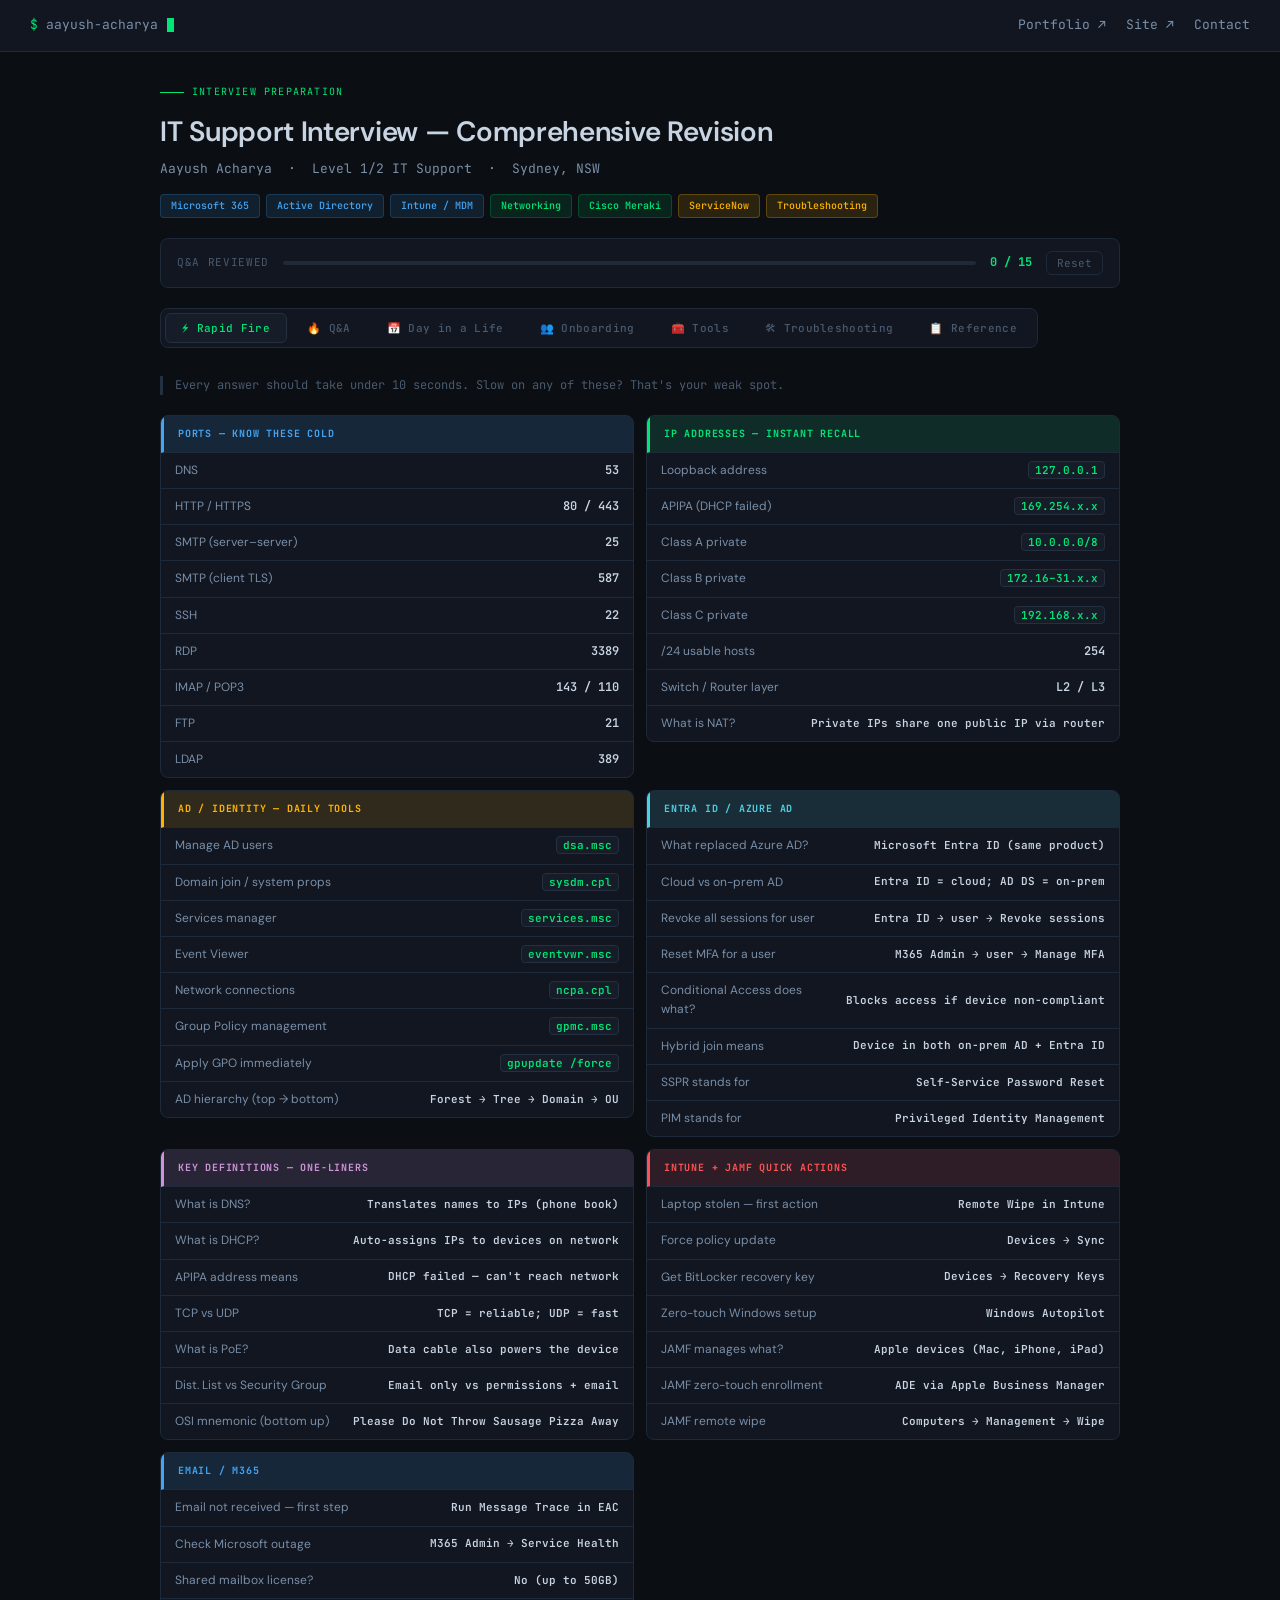
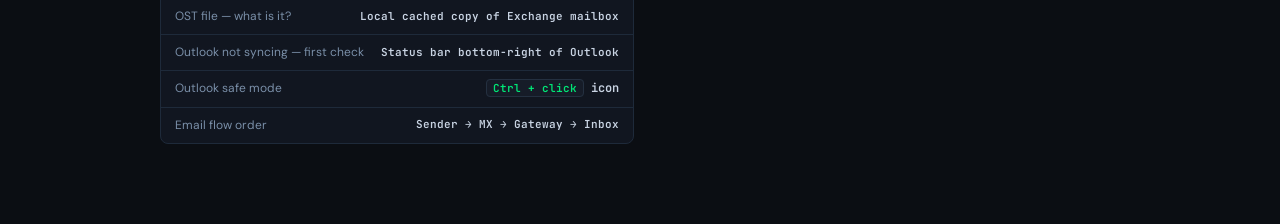
==== commit fccf564c: "Update print statement from 'Hello' to 'Goodbye'" ====
--- a/IT_Interview_Revision.html
+++ b/IT_Interview_Revision.html
@@ -4,168 +4,244 @@
 <meta charset="UTF-8">
 <meta name="viewport" content="width=device-width, initial-scale=1.0">
 <title>IT Support Interview — Comprehensive Revision</title>
+<link rel="preconnect" href="https://fonts.googleapis.com">
+<link href="https://fonts.googleapis.com/css2?family=JetBrains+Mono:wght@300;400;500;700&family=DM+Sans:wght@300;400;500;600&display=swap" rel="stylesheet">
 <style>
 :root {
-  --bg: #f8f7f4; --surface: #ffffff; --border: #e5e2db; --text: #1a1a1a; --muted: #6b6860;
-  --accent: #185FA5; --accent-bg: #E6F1FB; --accent-text: #0C447C;
-  --green: #3B6D11; --green-bg: #EAF3DE; --green-text: #27500A;
-  --amber: #854F0B; --amber-bg: #FAEEDA; --amber-text: #633806;
-  --red: #A32D2D; --red-bg: #FCEBEB; --red-text: #791F1F;
-  --purple: #534AB7; --purple-bg: #EEEDFE; --purple-text: #3C3489;
-  --teal: #0F6E56; --teal-bg: #E1F5EE; --teal-text: #085041;
-  --radius: 10px; --shadow: 0 1px 3px rgba(0,0,0,0.08);
+  --bg: #0b0e13; --bg2: #111620; --bg3: #161c28;
+  --border: #1e2a3a; --border2: #243040;
+  --green: #00e676; --green-dim: #00b85a; --green-glow: rgba(0,230,118,0.10);
+  --amber: #ffb300; --amber-dim: rgba(255,179,0,0.13); --amber-border: rgba(255,179,0,0.25);
+  --blue: #42a5f5; --blue-dim: rgba(66,165,245,0.12); --blue-border: rgba(66,165,245,0.2);
+  --purple: #ce93d8; --purple-dim: rgba(206,147,216,0.12); --purple-border: rgba(206,147,216,0.2);
+  --teal: #4dd0e1; --teal-dim: rgba(77,208,225,0.12); --teal-border: rgba(77,208,225,0.2);
+  --red: #ff5252; --red-dim: rgba(255,82,82,0.12); --red-border: rgba(255,82,82,0.2);
+  --text: #c9d4e3; --text2: #7a8fa8; --text3: #4a5a6e;
+  --mono: 'JetBrains Mono', monospace;
+  --sans: 'DM Sans', sans-serif;
+  --radius: 8px;
+  --shadow: 0 2px 8px rgba(0,0,0,0.4);
 }
-* { box-sizing: border-box; margin: 0; padding: 0; }
-body { font-family: -apple-system, 'Segoe UI', sans-serif; background: var(--bg); color: var(--text); font-size: 14px; line-height: 1.6; }
-.page { max-width: 960px; margin: 0 auto; padding: 24px 20px 60px; }
-.header { margin-bottom: 20px; }
-.header h1 { font-size: 22px; font-weight: 700; letter-spacing: -0.3px; }
-.header p { color: var(--muted); font-size: 13px; margin-top: 4px; }
-.badges { display: flex; gap: 8px; margin-top: 10px; flex-wrap: wrap; }
-.badge { font-size: 11px; font-weight: 600; padding: 3px 10px; border-radius: 20px; }
-.badge-blue { background: var(--accent-bg); color: var(--accent-text); }
-.badge-green { background: var(--green-bg); color: var(--green-text); }
-.badge-amber { background: var(--amber-bg); color: var(--amber-text); }
-.progress-wrap { background: var(--surface); border: 1px solid var(--border); border-radius: var(--radius); padding: 12px 16px; margin-bottom: 20px; display: flex; align-items: center; gap: 14px; }
-.progress-label { font-size: 12px; color: var(--muted); white-space: nowrap; }
-.progress-bar-bg { flex: 1; background: var(--border); border-radius: 99px; height: 6px; }
-.progress-bar-fill { height: 6px; border-radius: 99px; background: var(--green); transition: width 0.3s; }
-.progress-count { font-size: 12px; font-weight: 600; color: var(--green); white-space: nowrap; }
-.reset-btn { font-size: 11px; color: var(--muted); background: none; border: 1px solid var(--border); border-radius: 6px; padding: 3px 8px; cursor: pointer; }
-.reset-btn:hover { color: var(--red); border-color: var(--red); }
-.tabs { display: flex; gap: 4px; margin-bottom: 24px; background: var(--border); padding: 4px; border-radius: var(--radius); width: fit-content; flex-wrap: wrap; }
-.tab { padding: 7px 16px; border-radius: 7px; border: none; background: transparent; cursor: pointer; font-size: 13px; font-weight: 500; color: var(--muted); transition: all 0.15s; }
-.tab.active { background: var(--surface); color: var(--text); box-shadow: var(--shadow); }
-.tab:hover:not(.active) { color: var(--text); }
+*, *::before, *::after { box-sizing: border-box; margin: 0; padding: 0; }
+html { font-size: 15px; scroll-behavior: smooth; }
+body { font-family: var(--sans); background: var(--bg); color: var(--text); line-height: 1.6; min-height: 100vh; }
+a { text-decoration: none; color: inherit; }
+
+/* ── TOPBAR ── */
+.topbar { background: var(--bg2); border-bottom: 1px solid var(--border); padding: 0 2rem; height: 52px; display: flex; align-items: center; justify-content: space-between; position: sticky; top: 0; z-index: 50; }
+.topbar-brand { font-family: var(--mono); font-size: 13px; color: var(--text2); display: flex; align-items: center; gap: 8px; }
+.topbar-brand .prompt { color: var(--green); }
+.cursor { display: inline-block; width: 7px; height: 14px; background: var(--green); animation: blink 1.1s step-end infinite; vertical-align: middle; margin-left: 1px; }
+@keyframes blink { 50% { opacity: 0; } }
+.topbar-nav { display: flex; gap: 20px; align-items: center; }
+.topbar-nav a { font-size: 13px; color: var(--text2); font-family: var(--mono); transition: color .15s; }
+.topbar-nav a:hover { color: var(--green); }
+
+/* ── PAGE LAYOUT ── */
+.page { max-width: 1000px; margin: 0 auto; padding: 32px 20px 80px; }
+
+/* ── HEADER ── */
+.header { margin-bottom: 8px; }
+.header-eyebrow { font-family: var(--mono); font-size: 10px; letter-spacing: .12em; text-transform: uppercase; color: var(--green); margin-bottom: 10px; display: flex; align-items: center; gap: 8px; }
+.header-eyebrow::before { content: ''; display: inline-block; width: 24px; height: 1px; background: var(--green); }
+.header h1 { font-size: clamp(20px, 3vw, 28px); font-weight: 600; color: var(--text); letter-spacing: -0.3px; margin-bottom: 4px; }
+.header p { color: var(--text2); font-size: 13px; font-family: var(--mono); }
+.badges { display: flex; gap: 6px; margin-top: 14px; flex-wrap: wrap; }
+.badge { font-family: var(--mono); font-size: 10px; font-weight: 500; padding: 3px 10px; border-radius: 4px; border: 1px solid transparent; }
+.badge-blue { background: var(--blue-dim); color: var(--blue); border-color: var(--blue-border); }
+.badge-green { background: var(--green-glow); color: var(--green); border-color: rgba(0,230,118,.2); }
+.badge-amber { background: var(--amber-dim); color: var(--amber); border-color: var(--amber-border); }
+
+/* ── PROGRESS ── */
+.progress-wrap { background: var(--bg2); border: 1px solid var(--border); border-radius: var(--radius); padding: 12px 16px; margin: 20px 0; display: flex; align-items: center; gap: 14px; }
+.progress-label { font-family: var(--mono); font-size: 11px; color: var(--text3); white-space: nowrap; letter-spacing: .06em; text-transform: uppercase; }
+.progress-bar-bg { flex: 1; background: var(--border); border-radius: 99px; height: 4px; }
+.progress-bar-fill { height: 4px; border-radius: 99px; background: var(--green); transition: width 0.4s; box-shadow: 0 0 8px var(--green-glow); }
+.progress-count { font-family: var(--mono); font-size: 12px; font-weight: 700; color: var(--green); white-space: nowrap; }
+.reset-btn { font-family: var(--mono); font-size: 11px; color: var(--text3); background: none; border: 1px solid var(--border); border-radius: 6px; padding: 4px 10px; cursor: pointer; transition: all .15s; }
+.reset-btn:hover { color: var(--red); border-color: var(--red-border); }
+
+/* ── TABS ── */
+.tabs { display: flex; gap: 4px; margin-bottom: 28px; background: var(--bg2); border: 1px solid var(--border); padding: 4px; border-radius: var(--radius); width: fit-content; flex-wrap: wrap; }
+.tab { padding: 7px 16px; border-radius: 6px; border: none; background: transparent; cursor: pointer; font-family: var(--mono); font-size: 11px; font-weight: 500; color: var(--text3); transition: all 0.15s; letter-spacing: .03em; }
+.tab.active { background: var(--bg3); color: var(--green); border: 1px solid var(--border2); }
+.tab:hover:not(.active) { color: var(--text2); background: var(--bg3); }
 .panel { display: none; }
 .panel.active { display: block; }
 
-/* ── Rapid Fire ── */
+/* ── SECTION LABEL ── */
+.section-label-bar { font-family: var(--mono); font-size: 10px; letter-spacing: .12em; text-transform: uppercase; color: var(--text3); margin: 24px 0 12px; display: flex; align-items: center; gap: 10px; }
+.section-label-bar:first-child { margin-top: 0; }
+.section-label-bar::after { content: ''; flex: 1; height: 1px; background: var(--border); }
+
+/* ── RAPID FIRE ── */
 .rf-grid { display: grid; grid-template-columns: 1fr 1fr; gap: 12px; align-items: start; }
-@media (max-width: 600px) { .rf-grid { grid-template-columns: 1fr; } }
-.rf-card { background: var(--surface); border: 1px solid var(--border); border-radius: var(--radius); overflow: hidden; box-shadow: var(--shadow); }
-.rf-header { padding: 10px 14px; font-size: 11px; font-weight: 700; letter-spacing: 0.5px; text-transform: uppercase; border-bottom: 1px solid var(--border); }
-.rf-header.blue  { background: var(--accent-bg); color: var(--accent-text); }
-.rf-header.green { background: var(--green-bg);  color: var(--green-text); }
-.rf-header.amber { background: var(--amber-bg);  color: var(--amber-text); }
-.rf-header.purple{ background: var(--purple-bg); color: var(--purple-text); }
-.rf-header.red   { background: var(--red-bg);    color: var(--red-text); }
-.rf-header.teal  { background: var(--teal-bg);   color: var(--teal-text); }
+@media (max-width: 620px) { .rf-grid { grid-template-columns: 1fr; } }
+.rf-card { background: var(--bg2); border: 1px solid var(--border); border-radius: var(--radius); overflow: hidden; }
+.rf-header { padding: 10px 14px; font-family: var(--mono); font-size: 10px; font-weight: 700; letter-spacing: .08em; text-transform: uppercase; border-bottom: 1px solid var(--border); }
+.rf-header.blue  { color: var(--blue);   border-left: 3px solid var(--blue);   background: var(--blue-dim); }
+.rf-header.green { color: var(--green);  border-left: 3px solid var(--green);  background: var(--green-glow); }
+.rf-header.amber { color: var(--amber);  border-left: 3px solid var(--amber);  background: var(--amber-dim); }
+.rf-header.purple{ color: var(--purple); border-left: 3px solid var(--purple); background: var(--purple-dim); }
+.rf-header.red   { color: var(--red);    border-left: 3px solid var(--red);    background: var(--red-dim); }
+.rf-header.teal  { color: var(--teal);   border-left: 3px solid var(--teal);   background: var(--teal-dim); }
 .rf-row { display: flex; justify-content: space-between; align-items: center; padding: 8px 14px; border-bottom: 1px solid var(--border); gap: 12px; }
 .rf-row:last-child { border-bottom: none; }
-.rf-q { color: var(--muted); font-size: 13px; flex: 1; }
-.rf-a { font-weight: 600; font-size: 13px; text-align: right; }
-.rf-a code { background: var(--bg); border: 1px solid var(--border); border-radius: 4px; padding: 1px 6px; font-family: monospace; font-size: 12px; font-weight: 400; }
-
-/* ── Interview Q&A ── */
-.qa-section-label { font-size: 11px; font-weight: 700; letter-spacing: 0.5px; text-transform: uppercase; color: var(--muted); margin: 20px 0 8px; }
-.qa-section-label:first-child { margin-top: 0; }
-.qa-list { display: flex; flex-direction: column; gap: 10px; }
-.qa-item { background: var(--surface); border: 1px solid var(--border); border-radius: var(--radius); overflow: hidden; box-shadow: var(--shadow); transition: border-color 0.2s; }
-.qa-item.reviewed { border-color: var(--green); }
+.rf-q { color: var(--text2); font-size: 12px; flex: 1; }
+.rf-a { font-family: var(--mono); font-weight: 600; font-size: 12px; text-align: right; color: var(--text); }
+.rf-a code { background: var(--bg3); border: 1px solid var(--border2); border-radius: 4px; padding: 1px 6px; font-family: var(--mono); font-size: 11px; color: var(--green); }
+
+/* ── INTERVIEW Q&A ── */
+.qa-list { display: flex; flex-direction: column; gap: 8px; }
+.qa-item { background: var(--bg2); border: 1px solid var(--border); border-radius: var(--radius); overflow: hidden; transition: border-color 0.2s; }
+.qa-item.reviewed { border-color: var(--green-dim); }
+.qa-item.reviewed::before { content: ''; display: block; height: 2px; background: var(--green); }
 .qa-q { padding: 14px 16px; cursor: pointer; display: flex; justify-content: space-between; align-items: flex-start; gap: 12px; }
-.qa-q:hover { background: var(--bg); }
-.qa-label { font-size: 11px; font-weight: 700; letter-spacing: 0.4px; text-transform: uppercase; margin-bottom: 3px; }
-.qa-text { font-size: 14px; font-weight: 500; }
-.qa-arrow { font-size: 16px; color: var(--muted); transition: transform 0.2s; flex-shrink: 0; margin-top: 2px; }
-.qa-item.open .qa-arrow { transform: rotate(90deg); }
+.qa-q:hover { background: var(--bg3); }
+.qa-label { font-size: 10px; font-weight: 700; letter-spacing: .06em; text-transform: uppercase; margin-bottom: 4px; }
+.qa-text { font-size: 14px; font-weight: 500; color: var(--text); }
+.qa-arrow { font-family: var(--mono); font-size: 16px; color: var(--text3); transition: transform 0.2s; flex-shrink: 0; margin-top: 2px; }
+.qa-item.open .qa-arrow { transform: rotate(90deg); color: var(--green); }
 .qa-body { display: none; padding: 0 16px 16px; border-top: 1px solid var(--border); }
 .qa-item.open .qa-body { display: block; }
-.qa-answer { background: var(--accent-bg); border-left: 3px solid var(--accent); padding: 12px 14px; border-radius: 0 6px 6px 0; margin: 12px 0 8px; font-size: 13px; line-height: 1.7; color: var(--accent-text); }
-.qa-answer.amber { background: var(--amber-bg); border-left-color: var(--amber); color: var(--amber-text); }
-.qa-answer.green { background: var(--green-bg); border-left-color: var(--green); color: var(--green-text); }
-.qa-body p { margin-top: 8px; font-size: 13px; color: var(--muted); line-height: 1.6; }
+.qa-answer { background: var(--blue-dim); border-left: 3px solid var(--blue); padding: 12px 14px; border-radius: 0 6px 6px 0; margin: 12px 0 8px; font-size: 13px; line-height: 1.7; color: var(--text); }
+.qa-answer.amber { background: var(--amber-dim); border-left-color: var(--amber); }
+.qa-answer.green { background: var(--green-glow); border-left-color: var(--green); }
+.qa-body p { margin-top: 8px; font-size: 13px; color: var(--text2); line-height: 1.6; }
 .qa-body strong { color: var(--text); font-weight: 600; }
-.qa-body ul { margin: 8px 0 0 16px; font-size: 13px; color: var(--muted); }
+.qa-body ul { margin: 8px 0 0 16px; font-size: 13px; color: var(--text2); }
 .qa-body ul li { margin-bottom: 4px; }
-.tag { display: inline-block; font-size: 11px; font-weight: 600; padding: 2px 8px; border-radius: 4px; }
-.tag-common { background: var(--red-bg);    color: var(--red-text); }
-.tag-tech   { background: var(--accent-bg); color: var(--accent-text); }
-.tag-behav  { background: var(--amber-bg);  color: var(--amber-text); }
-.tag-trap   { background: var(--purple-bg); color: var(--purple-text); }
-.mark-btn { margin-top: 12px; font-size: 12px; padding: 5px 12px; border-radius: 6px; border: 1px solid var(--border); background: var(--bg); cursor: pointer; color: var(--muted); }
-.mark-btn:hover { border-color: var(--green); color: var(--green); }
-.qa-item.reviewed .mark-btn { background: var(--green-bg); border-color: var(--green); color: var(--green-text); }
-.short-tip { background: var(--amber-bg); border-left: 3px solid var(--amber); padding: 8px 12px; border-radius: 0 6px 6px 0; margin-top: 8px; font-size: 12px; color: var(--amber-text); }
-
-/* ── Troubleshooting ── */
-.ts-grid { display: grid; grid-template-columns: 1fr 1fr; gap: 14px; align-items: start; }
+
+/* tags */
+.tag { display: inline-block; font-family: var(--mono); font-size: 10px; font-weight: 600; padding: 2px 8px; border-radius: 4px; border: 1px solid transparent; }
+.tag-common { background: var(--red-dim);    color: var(--red);    border-color: var(--red-border); }
+.tag-tech   { background: var(--blue-dim);   color: var(--blue);   border-color: var(--blue-border); }
+.tag-behav  { background: var(--amber-dim);  color: var(--amber);  border-color: var(--amber-border); }
+.tag-trap   { background: var(--purple-dim); color: var(--purple); border-color: var(--purple-border); }
+
+.mark-btn { margin-top: 12px; font-family: var(--mono); font-size: 11px; padding: 5px 12px; border-radius: 6px; border: 1px solid var(--border); background: var(--bg3); cursor: pointer; color: var(--text3); transition: all .15s; }
+.mark-btn:hover { border-color: var(--green-dim); color: var(--green); }
+.qa-item.reviewed .mark-btn { background: var(--green-glow); border-color: var(--green-dim); color: var(--green); }
+
+.short-tip { background: var(--amber-dim); border-left: 3px solid var(--amber); padding: 8px 12px; border-radius: 0 6px 6px 0; margin-top: 8px; font-size: 12px; color: var(--amber); }
+
+/* ── TROUBLESHOOTING ── */
+.ts-grid { display: grid; grid-template-columns: 1fr 1fr; gap: 12px; align-items: start; }
 @media (max-width: 640px) { .ts-grid { grid-template-columns: 1fr; } }
-.ts-card { background: var(--surface); border: 1px solid var(--border); border-radius: var(--radius); box-shadow: var(--shadow); overflow: hidden; }
-.ts-title { padding: 12px 14px; font-weight: 600; font-size: 14px; border-bottom: 1px solid var(--border); cursor: pointer; display: flex; justify-content: space-between; align-items: center; }
-.ts-title:hover { background: var(--bg); }
+.ts-card { background: var(--bg2); border: 1px solid var(--border); border-radius: var(--radius); overflow: hidden; }
+.ts-title { padding: 12px 14px; font-weight: 500; font-size: 13px; color: var(--text); border-bottom: 1px solid transparent; cursor: pointer; display: flex; justify-content: space-between; align-items: center; transition: background .15s; }
+.ts-title:hover { background: var(--bg3); }
+.ts-card.open .ts-title { border-bottom-color: var(--border); color: var(--green); }
 .ts-body { display: none; padding: 12px 14px; }
 .ts-card.open .ts-body { display: block; }
-.ts-card.open .ts-arrow { transform: rotate(90deg); }
-.ts-arrow { transition: transform 0.2s; color: var(--muted); }
+.ts-card.open .ts-arrow { transform: rotate(90deg); color: var(--green); }
+.ts-arrow { font-family: var(--mono); transition: transform 0.2s; color: var(--text3); }
 .step { display: flex; gap: 10px; margin-bottom: 8px; align-items: flex-start; }
-.step-num { background: var(--accent-bg); color: var(--accent-text); border-radius: 50%; width: 20px; height: 20px; display: flex; align-items: center; justify-content: center; font-size: 11px; font-weight: 700; flex-shrink: 0; margin-top: 1px; }
-.step-text { font-size: 13px; line-height: 1.6; }
-.step-text code { background: var(--bg); border: 1px solid var(--border); border-radius: 4px; padding: 0 5px; font-family: monospace; font-size: 12px; }
-.tip  { background: var(--green-bg); border-left: 3px solid var(--green); padding: 8px 12px; border-radius: 0 6px 6px 0; margin-top: 10px; font-size: 12px; color: var(--green-text); }
-.warn { background: var(--amber-bg); border-left: 3px solid var(--amber); padding: 8px 12px; border-radius: 0 6px 6px 0; margin-top: 10px; font-size: 12px; color: var(--amber-text); }
-
-/* ── Reference ── */
-.ref-section { margin-bottom: 20px; }
-.ref-title { font-size: 12px; font-weight: 700; letter-spacing: 0.5px; text-transform: uppercase; color: var(--muted); margin-bottom: 10px; }
-.ref-table { width: 100%; border-collapse: collapse; background: var(--surface); border-radius: var(--radius); overflow: hidden; box-shadow: var(--shadow); border: 1px solid var(--border); }
-.ref-table th { background: var(--bg); padding: 8px 12px; text-align: left; font-size: 12px; font-weight: 600; color: var(--muted); border-bottom: 1px solid var(--border); }
-.ref-table td { padding: 8px 12px; font-size: 13px; border-bottom: 1px solid var(--border); }
+.step-num { background: var(--blue-dim); color: var(--blue); border: 1px solid var(--blue-border); border-radius: 50%; width: 20px; height: 20px; display: flex; align-items: center; justify-content: center; font-family: var(--mono); font-size: 10px; font-weight: 700; flex-shrink: 0; margin-top: 1px; }
+.step-text { font-size: 13px; line-height: 1.6; color: var(--text2); }
+.step-text strong { color: var(--text); }
+.step-text code { background: var(--bg3); border: 1px solid var(--border2); border-radius: 4px; padding: 0 5px; font-family: var(--mono); font-size: 11px; color: var(--green); }
+.tip  { background: var(--green-glow); border-left: 3px solid var(--green); padding: 8px 12px; border-radius: 0 6px 6px 0; margin-top: 10px; font-size: 12px; color: var(--green); }
+.warn { background: var(--amber-dim); border-left: 3px solid var(--amber); padding: 8px 12px; border-radius: 0 6px 6px 0; margin-top: 10px; font-size: 12px; color: var(--amber); }
+
+/* ── REFERENCE TABLES ── */
+.ref-section { margin-bottom: 24px; }
+.ref-title { font-family: var(--mono); font-size: 10px; font-weight: 700; letter-spacing: .1em; text-transform: uppercase; color: var(--text3); margin-bottom: 10px; }
+.ref-table { width: 100%; border-collapse: collapse; background: var(--bg2); border-radius: var(--radius); overflow: hidden; border: 1px solid var(--border); }
+.ref-table th { background: var(--bg3); padding: 9px 12px; text-align: left; font-family: var(--mono); font-size: 10px; font-weight: 700; letter-spacing: .06em; text-transform: uppercase; color: var(--text3); border-bottom: 1px solid var(--border); }
+.ref-table td { padding: 8px 12px; font-size: 13px; border-bottom: 1px solid var(--border); color: var(--text2); }
 .ref-table tr:last-child td { border-bottom: none; }
-.ref-table td:first-child { font-family: monospace; font-size: 12px; color: var(--accent); }
-.cmd-table   td:first-child { font-family: monospace; font-size: 12px; color: var(--purple); }
-.port-table  td:first-child { font-weight: 700; color: var(--text); font-family: monospace; }
-.sla-table   td:first-child { font-family: inherit; font-weight: 500; }
-.plain-table td:first-child { font-family: inherit; color: var(--text); font-size: 13px; }
-.p1 { color: var(--red);    font-weight: 700; }
-.p2 { color: var(--amber);  font-weight: 600; }
-.p3 { color: var(--accent); font-weight: 600; }
-.p4 { color: var(--green); }
-
-/* ── Day in a Life ── */
+.ref-table tr:hover td { background: var(--bg3); }
+.ref-table td:first-child { font-family: var(--mono); font-size: 11px; color: var(--green); }
+.cmd-table   td:first-child { color: var(--purple); }
+.port-table  td:first-child { font-weight: 700; color: var(--amber); }
+.sla-table   td:first-child { font-family: var(--sans); font-size: 13px; }
+.plain-table td:first-child { font-family: var(--sans); color: var(--text); font-size: 13px; }
+.p1 { color: var(--red) !important;    font-weight: 700; }
+.p2 { color: var(--amber) !important;  font-weight: 600; }
+.p3 { color: var(--blue) !important;   font-weight: 600; }
+.p4 { color: var(--green) !important; }
+
+/* ── TIMELINE ── */
 .timeline { position: relative; padding: 4px 0; }
-.timeline-event { display: flex; gap: 16px; margin-bottom: 16px; align-items: flex-start; }
-.timeline-left { display: flex; flex-direction: column; align-items: center; gap: 4px; min-width: 80px; }
-.timeline-time { font-weight: 700; color: var(--accent); font-size: 12px; white-space: nowrap; }
-.timeline-dot { width: 10px; height: 10px; background: var(--accent); border-radius: 50%; flex-shrink: 0; }
-.timeline-content { background: var(--surface); border: 1px solid var(--border); border-left: 3px solid var(--accent); border-radius: 0 var(--radius) var(--radius) 0; padding: 12px 14px; flex: 1; box-shadow: var(--shadow); }
-.timeline-content strong { font-size: 13px; font-weight: 700; color: var(--text); display: block; margin-bottom: 4px; }
-.timeline-content p { font-size: 13px; color: var(--muted); line-height: 1.6; }
-
-/* ── Onboarding / Offboarding ── */
-.ob-section-title { font-size: 14px; font-weight: 700; color: var(--text); margin: 24px 0 12px; }
+.timeline-event { display: flex; gap: 16px; margin-bottom: 14px; align-items: flex-start; }
+.timeline-left { display: flex; flex-direction: column; align-items: flex-end; min-width: 80px; padding-top: 12px; }
+.timeline-time { font-family: var(--mono); font-weight: 700; color: var(--green); font-size: 11px; white-space: nowrap; }
+.timeline-content { background: var(--bg2); border: 1px solid var(--border); border-left: 3px solid var(--green-dim); border-radius: 0 var(--radius) var(--radius) 0; padding: 12px 14px; flex: 1; transition: border-left-color .2s; }
+.timeline-content:hover { border-left-color: var(--green); }
+.timeline-content strong { font-size: 13px; font-weight: 600; color: var(--text); display: block; margin-bottom: 4px; }
+.timeline-content p { font-size: 13px; color: var(--text2); line-height: 1.6; }
+
+/* ── ONBOARDING / OFFBOARDING ── */
+.ob-section-title { font-family: var(--mono); font-size: 11px; font-weight: 700; letter-spacing: .08em; text-transform: uppercase; color: var(--text); margin: 24px 0 12px; display: flex; align-items: center; gap: 8px; }
 .ob-section-title:first-child { margin-top: 0; }
-.checklist-wrap { background: var(--surface); border: 1px solid var(--border); border-radius: var(--radius); overflow: hidden; box-shadow: var(--shadow); }
+.checklist-wrap { background: var(--bg2); border: 1px solid var(--border); border-radius: var(--radius); overflow: hidden; }
 .checklist-phase { border-bottom: 1px solid var(--border); }
 .checklist-phase:last-child { border-bottom: none; }
-.checklist-phase-title { padding: 10px 14px; background: var(--bg); font-weight: 600; font-size: 12px; color: var(--text); border-bottom: 1px solid var(--border); }
-.checklist-items { padding: 10px 14px; }
+.checklist-phase-title { padding: 10px 14px; background: var(--bg3); font-family: var(--mono); font-weight: 600; font-size: 11px; color: var(--text2); border-bottom: 1px solid var(--border); letter-spacing: .04em; }
+.checklist-items { padding: 12px 14px; }
 .checklist-item { display: flex; gap: 10px; margin-bottom: 8px; font-size: 13px; align-items: flex-start; }
 .checklist-item:last-child { margin-bottom: 0; }
-.check-icon { color: var(--green); font-weight: 700; flex-shrink: 0; line-height: 1.6; }
-.check-text { color: var(--muted); line-height: 1.6; }
+.check-icon { color: var(--green); font-weight: 700; flex-shrink: 0; line-height: 1.6; font-family: var(--mono); }
+.check-text { color: var(--text2); line-height: 1.6; }
 .check-text strong { color: var(--text); }
 
-/* ── Tools & Use Cases ── */
-.tool-section-title { font-size: 13px; font-weight: 700; text-transform: uppercase; letter-spacing: 0.4px; color: var(--muted); margin: 24px 0 12px; }
+/* ── TOOLS ── */
+.tool-section-title { font-family: var(--mono); font-size: 10px; font-weight: 700; text-transform: uppercase; letter-spacing: .1em; color: var(--text3); margin: 28px 0 12px; display: flex; align-items: center; gap: 10px; }
+.tool-section-title::after { content: ''; flex: 1; height: 1px; background: var(--border); }
 .tool-section-title:first-child { margin-top: 0; }
-.tool-grid { display: grid; grid-template-columns: 1fr 1fr; gap: 14px; align-items: start; }
+.tool-grid { display: grid; grid-template-columns: 1fr 1fr; gap: 12px; align-items: start; }
 @media (max-width: 640px) { .tool-grid { grid-template-columns: 1fr; } }
-.tool-card { background: var(--surface); border: 1px solid var(--border); border-radius: var(--radius); box-shadow: var(--shadow); padding: 14px; }
-.tool-category { font-size: 10px; font-weight: 700; letter-spacing: 0.6px; text-transform: uppercase; color: var(--muted); margin-bottom: 4px; }
-.tool-name { font-weight: 700; font-size: 14px; color: var(--text); margin-bottom: 6px; }
-.tool-desc { font-size: 12px; color: var(--muted); margin-bottom: 10px; line-height: 1.55; border-bottom: 1px solid var(--border); padding-bottom: 10px; }
+.tool-card { background: var(--bg2); border: 1px solid var(--border); border-radius: var(--radius); padding: 16px; transition: border-color .2s, transform .15s; }
+.tool-card:hover { border-color: var(--border2); transform: translateY(-1px); }
+.tool-category { font-family: var(--mono); font-size: 9px; font-weight: 700; letter-spacing: .1em; text-transform: uppercase; color: var(--text3); margin-bottom: 4px; }
+.tool-name { font-weight: 600; font-size: 14px; color: var(--text); margin-bottom: 6px; }
+.tool-desc { font-size: 12px; color: var(--text2); margin-bottom: 10px; line-height: 1.55; border-bottom: 1px solid var(--border); padding-bottom: 10px; }
 .tool-uses { font-size: 12px; }
-.tool-uses strong { color: var(--text); font-weight: 600; display: block; margin-bottom: 4px; }
+.tool-uses strong { color: var(--green); font-family: var(--mono); font-size: 10px; font-weight: 700; letter-spacing: .06em; text-transform: uppercase; display: block; margin-bottom: 6px; }
 .tool-uses ul { margin-left: 16px; }
-.tool-uses ul li { color: var(--muted); margin-bottom: 4px; line-height: 1.5; }
+.tool-uses ul li { color: var(--text2); margin-bottom: 4px; line-height: 1.5; }
+.tool-uses ul li code { font-family: var(--mono); font-size: 10px; color: var(--green); background: var(--bg3); border: 1px solid var(--border2); border-radius: 3px; padding: 0 4px; }
+
+/* ── INTRO TEXT ── */
+.panel-intro { color: var(--text3); font-size: 12px; font-family: var(--mono); margin-bottom: 20px; line-height: 1.6; border-left: 3px solid var(--border2); padding-left: 12px; }
+
+/* ── SCROLLBAR ── */
+::-webkit-scrollbar { width: 6px; }
+::-webkit-scrollbar-track { background: var(--bg); }
+::-webkit-scrollbar-thumb { background: var(--border2); border-radius: 3px; }
+
+/* ── RESPONSIVE ── */
+@media (max-width: 600px) {
+  .topbar { padding: 0 1rem; }
+  .topbar-nav { gap: 12px; }
+  .page { padding: 20px 14px 60px; }
+  .tabs { gap: 2px; }
+  .tab { padding: 6px 10px; font-size: 10px; }
+}
 </style>
 </head>
 <body>
+
+<!-- TOPBAR -->
+<header class="topbar">
+  <div class="topbar-brand">
+    <span class="prompt">$</span>
+    <span>aayush-acharya</span>
+    <span class="cursor"></span>
+  </div>
+  <nav class="topbar-nav">
+    <a href="https://hi-its-aayush.github.io/IT-Projects-Portfolio/" target="_blank">Portfolio ↗</a>
+    <a href="https://aayushacharya.com.au" target="_blank">Site ↗</a>
+    <a href="mailto:aayush@aayush.com.au">Contact</a>
+  </nav>
+</header>
+
 <div class="page">
 
 <!-- HEADER -->
 <div class="header">
+  <div class="header-eyebrow">Interview Preparation</div>
   <h1>IT Support Interview — Comprehensive Revision</h1>
   <p>Aayush Acharya &nbsp;·&nbsp; Level 1/2 IT Support &nbsp;·&nbsp; Sydney, NSW</p>
   <div class="badges">
@@ -190,19 +266,19 @@
 <!-- TABS -->
 <div class="tabs">
   <button class="tab active" onclick="switchTab('rapid', this)">⚡ Rapid Fire</button>
-  <button class="tab" onclick="switchTab('qa', this)">🔥 Interview Q&amp;A</button>
+  <button class="tab" onclick="switchTab('qa', this)">🔥 Q&amp;A</button>
   <button class="tab" onclick="switchTab('day', this)">📅 Day in a Life</button>
-  <button class="tab" onclick="switchTab('onboard', this)">👥 Onboarding/Offboarding</button>
-  <button class="tab" onclick="switchTab('tools', this)">🧰 Tools &amp; Use Cases</button>
+  <button class="tab" onclick="switchTab('onboard', this)">👥 Onboarding</button>
+  <button class="tab" onclick="switchTab('tools', this)">🧰 Tools</button>
   <button class="tab" onclick="switchTab('ts', this)">🛠 Troubleshooting</button>
   <button class="tab" onclick="switchTab('ref', this)">📋 Reference</button>
 </div>
 
-<!-- ═══════════════════════════════════════════════════
+<!-- ══════════════════════════════════════
      PANEL: RAPID FIRE
-═══════════════════════════════════════════════════ -->
+══════════════════════════════════════ -->
 <div id="panel-rapid" class="panel active">
-  <p style="color:var(--muted);font-size:13px;margin-bottom:16px;">Every answer should take under 10 seconds. Slow on any of these? That's your weak spot.</p>
+  <p class="panel-intro">Every answer should take under 10 seconds. Slow on any of these? That's your weak spot.</p>
   <div class="rf-grid">
 
     <div class="rf-card">
@@ -227,7 +303,7 @@
       <div class="rf-row"><span class="rf-q">Class C private</span><span class="rf-a"><code>192.168.x.x</code></span></div>
       <div class="rf-row"><span class="rf-q">/24 usable hosts</span><span class="rf-a">254</span></div>
       <div class="rf-row"><span class="rf-q">Switch / Router layer</span><span class="rf-a">L2 / L3</span></div>
-      <div class="rf-row"><span class="rf-q">What is NAT?</span><span class="rf-a" style="white-space:normal;text-align:right;font-size:12px;">Private IPs share one public IP via router</span></div>
+      <div class="rf-row"><span class="rf-q">What is NAT?</span><span class="rf-a" style="white-space:normal;text-align:right;font-size:11px;">Private IPs share one public IP via router</span></div>
     </div>
 
     <div class="rf-card">
@@ -239,65 +315,65 @@
       <div class="rf-row"><span class="rf-q">Network connections</span><span class="rf-a"><code>ncpa.cpl</code></span></div>
       <div class="rf-row"><span class="rf-q">Group Policy management</span><span class="rf-a"><code>gpmc.msc</code></span></div>
       <div class="rf-row"><span class="rf-q">Apply GPO immediately</span><span class="rf-a"><code>gpupdate /force</code></span></div>
-      <div class="rf-row"><span class="rf-q">AD hierarchy (top → bottom)</span><span class="rf-a" style="white-space:normal;text-align:right;font-size:12px;">Forest → Tree → Domain → OU</span></div>
+      <div class="rf-row"><span class="rf-q">AD hierarchy (top → bottom)</span><span class="rf-a" style="white-space:normal;text-align:right;font-size:11px;">Forest → Tree → Domain → OU</span></div>
     </div>
 
     <div class="rf-card">
       <div class="rf-header teal">Entra ID / Azure AD</div>
-      <div class="rf-row"><span class="rf-q">What replaced Azure AD?</span><span class="rf-a" style="white-space:normal;text-align:right;font-size:12px;">Microsoft Entra ID (same product)</span></div>
-      <div class="rf-row"><span class="rf-q">Cloud vs on-prem AD</span><span class="rf-a" style="white-space:normal;text-align:right;font-size:12px;">Entra ID = cloud; AD DS = on-prem</span></div>
-      <div class="rf-row"><span class="rf-q">Revoke all sessions for user</span><span class="rf-a" style="white-space:normal;text-align:right;font-size:12px;">Entra ID → user → Revoke sessions</span></div>
-      <div class="rf-row"><span class="rf-q">Reset MFA for a user</span><span class="rf-a" style="white-space:normal;text-align:right;font-size:12px;">M365 Admin → user → Manage MFA</span></div>
-      <div class="rf-row"><span class="rf-q">Conditional Access does what?</span><span class="rf-a" style="white-space:normal;text-align:right;font-size:12px;">Blocks access if device non-compliant</span></div>
-      <div class="rf-row"><span class="rf-q">Hybrid join means</span><span class="rf-a" style="white-space:normal;text-align:right;font-size:12px;">Device in both on-prem AD + Entra ID</span></div>
-      <div class="rf-row"><span class="rf-q">SSPR stands for</span><span class="rf-a" style="white-space:normal;text-align:right;font-size:12px;">Self-Service Password Reset</span></div>
-      <div class="rf-row"><span class="rf-q">PIM stands for</span><span class="rf-a" style="white-space:normal;text-align:right;font-size:12px;">Privileged Identity Management</span></div>
+      <div class="rf-row"><span class="rf-q">What replaced Azure AD?</span><span class="rf-a" style="white-space:normal;text-align:right;font-size:11px;">Microsoft Entra ID (same product)</span></div>
+      <div class="rf-row"><span class="rf-q">Cloud vs on-prem AD</span><span class="rf-a" style="white-space:normal;text-align:right;font-size:11px;">Entra ID = cloud; AD DS = on-prem</span></div>
+      <div class="rf-row"><span class="rf-q">Revoke all sessions for user</span><span class="rf-a" style="white-space:normal;text-align:right;font-size:11px;">Entra ID → user → Revoke sessions</span></div>
+      <div class="rf-row"><span class="rf-q">Reset MFA for a user</span><span class="rf-a" style="white-space:normal;text-align:right;font-size:11px;">M365 Admin → user → Manage MFA</span></div>
+      <div class="rf-row"><span class="rf-q">Conditional Access does what?</span><span class="rf-a" style="white-space:normal;text-align:right;font-size:11px;">Blocks access if device non-compliant</span></div>
+      <div class="rf-row"><span class="rf-q">Hybrid join means</span><span class="rf-a" style="white-space:normal;text-align:right;font-size:11px;">Device in both on-prem AD + Entra ID</span></div>
+      <div class="rf-row"><span class="rf-q">SSPR stands for</span><span class="rf-a" style="white-space:normal;text-align:right;font-size:11px;">Self-Service Password Reset</span></div>
+      <div class="rf-row"><span class="rf-q">PIM stands for</span><span class="rf-a" style="white-space:normal;text-align:right;font-size:11px;">Privileged Identity Management</span></div>
     </div>
 
     <div class="rf-card">
       <div class="rf-header purple">Key Definitions — One-Liners</div>
-      <div class="rf-row"><span class="rf-q">What is DNS?</span><span class="rf-a" style="white-space:normal;text-align:right;font-size:12px;">Translates names to IPs (phone book)</span></div>
-      <div class="rf-row"><span class="rf-q">What is DHCP?</span><span class="rf-a" style="white-space:normal;text-align:right;font-size:12px;">Auto-assigns IPs to devices on network</span></div>
-      <div class="rf-row"><span class="rf-q">APIPA address means</span><span class="rf-a" style="white-space:normal;text-align:right;font-size:12px;">DHCP failed — can't reach network</span></div>
-      <div class="rf-row"><span class="rf-q">TCP vs UDP</span><span class="rf-a" style="white-space:normal;text-align:right;font-size:12px;">TCP = reliable; UDP = fast</span></div>
-      <div class="rf-row"><span class="rf-q">What is PoE?</span><span class="rf-a" style="white-space:normal;text-align:right;font-size:12px;">Data cable also powers the device</span></div>
-      <div class="rf-row"><span class="rf-q">Dist. List vs Security Group</span><span class="rf-a" style="white-space:normal;text-align:right;font-size:12px;">Email only vs permissions + email</span></div>
-      <div class="rf-row"><span class="rf-q">OSI mnemonic (bottom up)</span><span class="rf-a" style="white-space:normal;text-align:right;font-size:12px;">Please Do Not Throw Sausage Pizza Away</span></div>
+      <div class="rf-row"><span class="rf-q">What is DNS?</span><span class="rf-a" style="white-space:normal;text-align:right;font-size:11px;">Translates names to IPs (phone book)</span></div>
+      <div class="rf-row"><span class="rf-q">What is DHCP?</span><span class="rf-a" style="white-space:normal;text-align:right;font-size:11px;">Auto-assigns IPs to devices on network</span></div>
+      <div class="rf-row"><span class="rf-q">APIPA address means</span><span class="rf-a" style="white-space:normal;text-align:right;font-size:11px;">DHCP failed — can't reach network</span></div>
+      <div class="rf-row"><span class="rf-q">TCP vs UDP</span><span class="rf-a" style="white-space:normal;text-align:right;font-size:11px;">TCP = reliable; UDP = fast</span></div>
+      <div class="rf-row"><span class="rf-q">What is PoE?</span><span class="rf-a" style="white-space:normal;text-align:right;font-size:11px;">Data cable also powers the device</span></div>
+      <div class="rf-row"><span class="rf-q">Dist. List vs Security Group</span><span class="rf-a" style="white-space:normal;text-align:right;font-size:11px;">Email only vs permissions + email</span></div>
+      <div class="rf-row"><span class="rf-q">OSI mnemonic (bottom up)</span><span class="rf-a" style="white-space:normal;text-align:right;font-size:11px;">Please Do Not Throw Sausage Pizza Away</span></div>
     </div>
 
     <div class="rf-card">
       <div class="rf-header red">Intune + JAMF Quick Actions</div>
-      <div class="rf-row"><span class="rf-q">Laptop stolen — first action</span><span class="rf-a" style="white-space:normal;text-align:right;font-size:12px;">Remote Wipe in Intune</span></div>
-      <div class="rf-row"><span class="rf-q">Force policy update</span><span class="rf-a" style="white-space:normal;text-align:right;font-size:12px;">Devices → Sync</span></div>
-      <div class="rf-row"><span class="rf-q">Get BitLocker recovery key</span><span class="rf-a" style="white-space:normal;text-align:right;font-size:12px;">Devices → Recovery Keys</span></div>
-      <div class="rf-row"><span class="rf-q">Zero-touch Windows setup</span><span class="rf-a" style="white-space:normal;text-align:right;font-size:12px;">Windows Autopilot</span></div>
-      <div class="rf-row"><span class="rf-q">JAMF manages what?</span><span class="rf-a" style="white-space:normal;text-align:right;font-size:12px;">Apple devices (Mac, iPhone, iPad)</span></div>
-      <div class="rf-row"><span class="rf-q">JAMF zero-touch enrollment</span><span class="rf-a" style="white-space:normal;text-align:right;font-size:12px;">ADE via Apple Business Manager</span></div>
-      <div class="rf-row"><span class="rf-q">JAMF remote wipe</span><span class="rf-a" style="white-space:normal;text-align:right;font-size:12px;">Computers → Management → Wipe</span></div>
+      <div class="rf-row"><span class="rf-q">Laptop stolen — first action</span><span class="rf-a" style="white-space:normal;text-align:right;font-size:11px;">Remote Wipe in Intune</span></div>
+      <div class="rf-row"><span class="rf-q">Force policy update</span><span class="rf-a" style="white-space:normal;text-align:right;font-size:11px;">Devices → Sync</span></div>
+      <div class="rf-row"><span class="rf-q">Get BitLocker recovery key</span><span class="rf-a" style="white-space:normal;text-align:right;font-size:11px;">Devices → Recovery Keys</span></div>
+      <div class="rf-row"><span class="rf-q">Zero-touch Windows setup</span><span class="rf-a" style="white-space:normal;text-align:right;font-size:11px;">Windows Autopilot</span></div>
+      <div class="rf-row"><span class="rf-q">JAMF manages what?</span><span class="rf-a" style="white-space:normal;text-align:right;font-size:11px;">Apple devices (Mac, iPhone, iPad)</span></div>
+      <div class="rf-row"><span class="rf-q">JAMF zero-touch enrollment</span><span class="rf-a" style="white-space:normal;text-align:right;font-size:11px;">ADE via Apple Business Manager</span></div>
+      <div class="rf-row"><span class="rf-q">JAMF remote wipe</span><span class="rf-a" style="white-space:normal;text-align:right;font-size:11px;">Computers → Management → Wipe</span></div>
     </div>
 
     <div class="rf-card">
       <div class="rf-header blue">Email / M365</div>
-      <div class="rf-row"><span class="rf-q">Email not received — first step</span><span class="rf-a" style="white-space:normal;text-align:right;font-size:12px;">Run Message Trace in EAC</span></div>
-      <div class="rf-row"><span class="rf-q">Check Microsoft outage</span><span class="rf-a" style="white-space:normal;text-align:right;font-size:12px;">M365 Admin → Service Health</span></div>
-      <div class="rf-row"><span class="rf-q">Shared mailbox license?</span><span class="rf-a" style="white-space:normal;text-align:right;font-size:12px;">No (up to 50GB)</span></div>
-      <div class="rf-row"><span class="rf-q">OST file — what is it?</span><span class="rf-a" style="white-space:normal;text-align:right;font-size:12px;">Local cached copy of Exchange mailbox</span></div>
-      <div class="rf-row"><span class="rf-q">Outlook not syncing — first check</span><span class="rf-a" style="white-space:normal;text-align:right;font-size:12px;">Status bar bottom-right of Outlook</span></div>
+      <div class="rf-row"><span class="rf-q">Email not received — first step</span><span class="rf-a" style="white-space:normal;text-align:right;font-size:11px;">Run Message Trace in EAC</span></div>
+      <div class="rf-row"><span class="rf-q">Check Microsoft outage</span><span class="rf-a" style="white-space:normal;text-align:right;font-size:11px;">M365 Admin → Service Health</span></div>
+      <div class="rf-row"><span class="rf-q">Shared mailbox license?</span><span class="rf-a" style="white-space:normal;text-align:right;font-size:11px;">No (up to 50GB)</span></div>
+      <div class="rf-row"><span class="rf-q">OST file — what is it?</span><span class="rf-a" style="white-space:normal;text-align:right;font-size:11px;">Local cached copy of Exchange mailbox</span></div>
+      <div class="rf-row"><span class="rf-q">Outlook not syncing — first check</span><span class="rf-a" style="white-space:normal;text-align:right;font-size:11px;">Status bar bottom-right of Outlook</span></div>
       <div class="rf-row"><span class="rf-q">Outlook safe mode</span><span class="rf-a"><code>Ctrl + click</code> icon</span></div>
-      <div class="rf-row"><span class="rf-q">Email flow order</span><span class="rf-a" style="white-space:normal;text-align:right;font-size:12px;">Sender → MX → Gateway → Inbox</span></div>
+      <div class="rf-row"><span class="rf-q">Email flow order</span><span class="rf-a" style="white-space:normal;text-align:right;font-size:11px;">Sender → MX → Gateway → Inbox</span></div>
     </div>
 
   </div>
 </div>
 
-<!-- ═══════════════════════════════════════════════════
-     PANEL: INTERVIEW Q&A (all 15 questions)
-═══════════════════════════════════════════════════ -->
+<!-- ══════════════════════════════════════
+     PANEL: INTERVIEW Q&A
+══════════════════════════════════════ -->
 <div id="panel-qa" class="panel">
-  <p style="color:var(--muted);font-size:13px;margin-bottom:16px;">Say each answer out loud. Aim for 30–45 seconds. Mark reviewed when you're confident. Progress saves in your browser.</p>
+  <p class="panel-intro">Say each answer out loud. Aim for 30–45 seconds. Mark reviewed when you're confident. Progress saves in your browser.</p>
   <div class="qa-list">
 
-    <div class="qa-section-label">Always Asked First</div>
+    <div class="section-label-bar">Always Asked First</div>
 
     <div class="qa-item open" id="qa-0">
       <div class="qa-q" onclick="toggleQA(this)">
@@ -323,7 +399,7 @@
       </div>
     </div>
 
-    <div class="qa-section-label">Behavioural — Have Two STAR Stories Ready</div>
+    <div class="section-label-bar">Behavioural — Have Two STAR Stories Ready</div>
 
     <div class="qa-item" id="qa-2">
       <div class="qa-q" onclick="toggleQA(this)">
@@ -382,7 +458,7 @@
       </div>
     </div>
 
-    <div class="qa-section-label">Technical</div>
+    <div class="section-label-bar">Technical</div>
 
     <div class="qa-item" id="qa-7">
       <div class="qa-q" onclick="toggleQA(this)">
@@ -440,7 +516,7 @@
       </div>
     </div>
 
-    <div class="qa-section-label">The Tricky Ones — Prepare These Carefully</div>
+    <div class="section-label-bar">The Tricky Ones — Prepare These Carefully</div>
 
     <div class="qa-item" id="qa-12">
       <div class="qa-q" onclick="toggleQA(this)">
@@ -487,15 +563,15 @@
   </div>
 </div>
 
-<!-- ═══════════════════════════════════════════════════
+<!-- ══════════════════════════════════════
      PANEL: DAY IN A LIFE
-═══════════════════════════════════════════════════ -->
+══════════════════════════════════════ -->
 <div id="panel-day" class="panel">
-  <p style="color:var(--muted);font-size:13px;margin-bottom:20px;">What a realistic L1/L2 day looks like. Interviewers ask this to see if you understand the operational pace of the role — not just the technical side.</p>
+  <p class="panel-intro">What a realistic L1/L2 day looks like. Interviewers ask this to see if you understand the operational pace — not just the technical side.</p>
   <div class="timeline">
 
     <div class="timeline-event">
-      <div class="timeline-left"><span class="timeline-time">8:30 AM</span><div class="timeline-dot"></div></div>
+      <div class="timeline-left"><span class="timeline-time">8:30 AM</span></div>
       <div class="timeline-content">
         <strong>Arrive &amp; Triage the Queue</strong>
         <p>Open ServiceNow. Overnight tickets waiting: 1 account lockout (P2), 1 printer down (P2), 4 P3/P4s (password resets, software request, slow internet). Check M365 Service Health — no outages. Review Slack/Teams for escalations from management. Order by priority, build a mental plan for the morning.</p>
@@ -503,7 +579,7 @@
     </div>
 
     <div class="timeline-event">
-      <div class="timeline-left"><span class="timeline-time">8:50 AM</span><div class="timeline-dot"></div></div>
+      <div class="timeline-left"><span class="timeline-time">8:50 AM</span></div>
       <div class="timeline-content">
         <strong>P2: Account Lockout</strong>
         <p>User can't log in — locked out after 3 failed attempts. Verify identity (confirm with manager). Open dsa.msc, unlock account, reset password, tick "User must change at next logon." Ask: do you have Outlook or Teams on your phone? Old saved password hammering the account. User updates phone creds, back in within 8 minutes. Close ticket with resolution notes.</p>
@@ -511,7 +587,7 @@
     </div>
 
     <div class="timeline-event">
-      <div class="timeline-left"><span class="timeline-time">9:15 AM</span><div class="timeline-dot"></div></div>
+      <div class="timeline-left"><span class="timeline-time">9:15 AM</span></div>
       <div class="timeline-content">
         <strong>P2: Printer Down on Floor 2</strong>
         <p>Printer showing offline for the whole floor. Physical check: power on, paper loaded, no error lights. Ping the printer IP — reachable. Print jobs stuck in queue. Open services.msc, restart Print Spooler. Clear spool queue (C:\Windows\System32\spool\PRINTERS). Printer back online. Floor sorted in 15 minutes. Log in KB for next time.</p>
@@ -519,7 +595,7 @@
     </div>
 
     <div class="timeline-event">
-      <div class="timeline-left"><span class="timeline-time">9:45 AM</span><div class="timeline-dot"></div></div>
+      <div class="timeline-left"><span class="timeline-time">9:45 AM</span></div>
       <div class="timeline-content">
         <strong>New Hire Onboarding Handoff</strong>
         <p>New staff member arrives. Confirm: AD account active, email syncing, M365 license assigned, device enrolled in Intune and showing compliant. Walk them through first login, password change, Teams setup. Point them to the IT help desk Slack channel. Confirm access to shared drives. Done in 30 mins — document completion in ServiceNow.</p>
@@ -527,7 +603,7 @@
     </div>
 
     <div class="timeline-event">
-      <div class="timeline-left"><span class="timeline-time">10:30 AM</span><div class="timeline-dot"></div></div>
+      <div class="timeline-left"><span class="timeline-time">10:30 AM</span></div>
       <div class="timeline-content">
         <strong>Rapid Ticket Clearance (P3/P4s)</strong>
         <p>Work through the backlog: reset 2 passwords, add a user to a distribution list (Exchange Admin Center), grant SharePoint site access (remove from wrong security group, add to correct one in dsa.msc), approve a software request via Intune (push app as Required). Each under 5 minutes. Every ticket updated in real time — no ticket goes silent.</p>
@@ -535,7 +611,7 @@
     </div>
 
     <div class="timeline-event">
-      <div class="timeline-left"><span class="timeline-time">11:30 AM</span><div class="timeline-dot"></div></div>
+      <div class="timeline-left"><span class="timeline-time">11:30 AM</span></div>
       <div class="timeline-content">
         <strong>Teams / Audio Issue</strong>
         <p>User on VPN says Teams calls are dropping. Test at teams.microsoft.com in browser — works fine. Issue is desktop client. Clear cache (%appdata%\Microsoft\Teams, delete contents), restart Teams. Test call — resolved. Advise user to restart Teams client weekly. Update ticket. 15 minutes.</p>
@@ -543,7 +619,7 @@
     </div>
 
     <div class="timeline-event">
-      <div class="timeline-left"><span class="timeline-time">12:00 PM</span><div class="timeline-dot"></div></div>
+      <div class="timeline-left"><span class="timeline-time">12:00 PM</span></div>
       <div class="timeline-content">
         <strong>Lunch + Team Standup</strong>
         <p>30-min team standup. Report morning stats, flag 1 open P3 (slow internet, floor 3 — investigating after lunch). Manager mentions 3 new devices arriving tomorrow — need Autopilot configured today. Add to afternoon list. Eat. Recharge.</p>
@@ -551,7 +627,7 @@
     </div>
 
     <div class="timeline-event">
-      <div class="timeline-left"><span class="timeline-time">1:00 PM</span><div class="timeline-dot"></div></div>
+      <div class="timeline-left"><span class="timeline-time">1:00 PM</span></div>
       <div class="timeline-content">
         <strong>Knowledge Base Update</strong>
         <p>30 minutes documentation. Write up the printer Spooler fix from this morning — clear steps so any team member can handle it next time. Update the account lockout guide with the "check mobile saved credentials" step. Small time investment, big long-term payoff.</p>
@@ -559,7 +635,7 @@
     </div>
 
     <div class="timeline-event">
-      <div class="timeline-left"><span class="timeline-time">1:30 PM</span><div class="timeline-dot"></div></div>
+      <div class="timeline-left"><span class="timeline-time">1:30 PM</span></div>
       <div class="timeline-content">
         <strong>Investigate: Slow Internet (Floor 3)</strong>
         <p>Isolated to one user. Run ping 8.8.8.8 -t (no packet loss), ping google.com (fails) — DNS. Run ipconfig /flushdns, /release, /renew. Still slow. Check Meraki dashboard — AP on floor 3 showing degraded signal. Reassign user to stronger AP. Speed back to normal. Escalate AP health to network team as P3. Document findings.</p>
@@ -567,7 +643,7 @@
     </div>
 
     <div class="timeline-event">
-      <div class="timeline-left"><span class="timeline-time">2:15 PM</span><div class="timeline-dot"></div></div>
+      <div class="timeline-left"><span class="timeline-time">2:15 PM</span></div>
       <div class="timeline-content">
         <strong>Device Enrollment — Autopilot Config</strong>
         <p>3 new devices arriving tomorrow. Configure Windows Autopilot profiles in Intune: assign deployment profile, configure OOBE settings, enable BitLocker policy, push required apps. Register device serial numbers in Intune hardware hash. Zero-touch setup ready — devices will self-configure when user signs in tomorrow.</p>
@@ -575,7 +651,7 @@
     </div>
 
     <div class="timeline-event">
-      <div class="timeline-left"><span class="timeline-time">3:15 PM</span><div class="timeline-dot"></div></div>
+      <div class="timeline-left"><span class="timeline-time">3:15 PM</span></div>
       <div class="timeline-content">
         <strong>Outlook Sync Issue</strong>
         <p>User can't see new emails in Outlook. Check status bar — "Disconnected." Test OWA (office.com) — emails visible. Local client issue. Rebuild OST: close Outlook, delete .ost from %localappdata%\Microsoft\Outlook\, reopen. Outlook resyncs. Back in 10 minutes. Confirm with user, close ticket.</p>
@@ -583,7 +659,7 @@
     </div>
 
     <div class="timeline-event">
-      <div class="timeline-left"><span class="timeline-time">4:00 PM</span><div class="timeline-dot"></div></div>
+      <div class="timeline-left"><span class="timeline-time">4:00 PM</span></div>
       <div class="timeline-content">
         <strong>Offboarding Request</strong>
         <p>HR confirms employee finishing today. Follow offboarding checklist: disable AD account (dsa.msc), revoke Entra ID sessions, remote wipe device in Intune, remove M365 licenses, convert mailbox to shared (manager retains access), remove from all distribution lists and Teams. Collect hardware. Every step timestamped in ServiceNow. Manager signs off.</p>
@@ -591,7 +667,7 @@
     </div>
 
     <div class="timeline-event">
-      <div class="timeline-left"><span class="timeline-time">5:00 PM</span><div class="timeline-dot"></div></div>
+      <div class="timeline-left"><span class="timeline-time">5:00 PM</span></div>
       <div class="timeline-content">
         <strong>End of Day Wrap</strong>
         <p>Review ServiceNow: 17 tickets closed, 2 escalated (1 network issue to L3, 1 hardware RMA in progress). Update open tickets with current status. Write handoff notes for any overnight on-call coverage. Check tomorrow's onboarding schedule — 3 new hires, devices are ready. Log off.</p>
@@ -601,17 +677,17 @@
   </div>
 </div>
 
-<!-- ═══════════════════════════════════════════════════
+<!-- ══════════════════════════════════════
      PANEL: ONBOARDING / OFFBOARDING
-═══════════════════════════════════════════════════ -->
+══════════════════════════════════════ -->
 <div id="panel-onboard" class="panel">
-  <p style="color:var(--muted);font-size:13px;margin-bottom:16px;">Complete checklists from first day to last. These protect both the business and the user — and knowing them cold impresses interviewers.</p>
+  <p class="panel-intro">Complete checklists from first day to last. Knowing these cold impresses interviewers — most candidates can't recite the full offboarding order.</p>
 
   <div class="ob-section-title">🟢 ONBOARDING</div>
 
   <div class="checklist-wrap">
     <div class="checklist-phase">
-      <div class="checklist-phase-title">📋 Pre-Arrival — 1 Week Before Start</div>
+      <div class="checklist-phase-title">// Pre-Arrival — 1 Week Before Start</div>
       <div class="checklist-items">
         <div class="checklist-item"><div class="check-icon">✓</div><div class="check-text">Confirm start date, role, department, manager, and employment type with HR</div></div>
         <div class="checklist-item"><div class="check-icon">✓</div><div class="check-text">Order laptop/desktop + peripherals (keyboard, mouse, monitor, headset). Confirm delivery before Day 1</div></div>
@@ -626,9 +702,8 @@
         <div class="checklist-item"><div class="check-icon">✓</div><div class="check-text">Send welcome email with temp credentials, help desk contact, WiFi details, and parking/location info</div></div>
       </div>
     </div>
-
     <div class="checklist-phase">
-      <div class="checklist-phase-title">🖥️ Day 1 — Device Handoff &amp; Setup</div>
+      <div class="checklist-phase-title">// Day 1 — Device Handoff &amp; Setup</div>
       <div class="checklist-items">
         <div class="checklist-item"><div class="check-icon">✓</div><div class="check-text">Greet user, confirm identity, hand over device and accessories</div></div>
         <div class="checklist-item"><div class="check-icon">✓</div><div class="check-text">Walk through first login: AD password, forced change, Outlook sync confirmation</div></div>
@@ -642,9 +717,8 @@
         <div class="checklist-item"><div class="check-icon">✓</div><div class="check-text">Document all completed actions in ServiceNow with manager sign-off</div></div>
       </div>
     </div>
-
     <div class="checklist-phase">
-      <div class="checklist-phase-title">📅 Week 1–4 Follow-Up</div>
+      <div class="checklist-phase-title">// Week 1–4 Follow-Up</div>
       <div class="checklist-items">
         <div class="checklist-item"><div class="check-icon">✓</div><div class="check-text">Day 3: check-in call — any access issues, software blockers, hardware problems?</div></div>
         <div class="checklist-item"><div class="check-icon">✓</div><div class="check-text">Day 10: confirm all required applications installed and working (check Intune app deployment status)</div></div>
@@ -654,11 +728,11 @@
     </div>
   </div>
 
-  <div class="ob-section-title">🔴 OFFBOARDING</div>
+  <div class="ob-section-title" style="margin-top:28px;">🔴 OFFBOARDING</div>
 
   <div class="checklist-wrap">
     <div class="checklist-phase">
-      <div class="checklist-phase-title">📋 Pre-Exit — 1–2 Weeks Before Last Day</div>
+      <div class="checklist-phase-title">// Pre-Exit — 1–2 Weeks Before Last Day</div>
       <div class="checklist-items">
         <div class="checklist-item"><div class="check-icon">✓</div><div class="check-text">HR confirms exit date and type (resignation / termination / contract end)</div></div>
         <div class="checklist-item"><div class="check-icon">✓</div><div class="check-text">For terminations: brief security team, confirm badge/access revocation timing (often same-day immediate)</div></div>
@@ -667,11 +741,10 @@
         <div class="checklist-item"><div class="check-icon">✓</div><div class="check-text">Schedule hardware collection — confirm device return on last working day</div></div>
       </div>
     </div>
-
     <div class="checklist-phase">
-      <div class="checklist-phase-title">🔐 Last Working Day — Run in This Order</div>
+      <div class="checklist-phase-title">// Last Working Day — Run in This Order</div>
       <div class="checklist-items">
-        <div class="checklist-item"><div class="check-icon">✓</div><div class="check-text"><strong>Step 1 — Disable AD account</strong> (dsa.msc → right-click → Disable Account). This is the priority — do it first</div></div>
+        <div class="checklist-item"><div class="check-icon">✓</div><div class="check-text"><strong>Step 1 — Disable AD account</strong> (dsa.msc → right-click → Disable Account). Priority — do it first</div></div>
         <div class="checklist-item"><div class="check-icon">✓</div><div class="check-text"><strong>Step 2 — Revoke Entra ID sessions</strong> (Entra ID portal → user → Revoke all sign-in sessions)</div></div>
         <div class="checklist-item"><div class="check-icon">✓</div><div class="check-text"><strong>Step 3 — Intune remote wipe</strong> (Intune → Devices → find device → Wipe). Confirms data removal</div></div>
         <div class="checklist-item"><div class="check-icon">✓</div><div class="check-text">Remove all M365 licenses in Admin Center (Teams, Exchange, SharePoint)</div></div>
@@ -684,9 +757,8 @@
         <div class="checklist-item"><div class="check-icon">✓</div><div class="check-text">Retrieve BitLocker recovery key before wiping if device will be redeployed (Intune → Recovery Keys)</div></div>
       </div>
     </div>
-
     <div class="checklist-phase">
-      <div class="checklist-phase-title">📝 Post-Exit — Within 24 Hours</div>
+      <div class="checklist-phase-title">// Post-Exit — Within 24 Hours</div>
       <div class="checklist-items">
         <div class="checklist-item"><div class="check-icon">✓</div><div class="check-text">Verify all systems confirm account as disabled — run access audit if compliance requires it</div></div>
         <div class="checklist-item"><div class="check-icon">✓</div><div class="check-text">Document every action in ServiceNow with exact timestamp (legal protection for both parties)</div></div>
@@ -697,454 +769,231 @@
   </div>
 
   <div class="warn" style="margin-top:14px;">🚨 For involuntary terminations — disable the account the moment the employee is informed, before they leave the building. No exceptions.</div>
-
 </div>
 
-<!-- ═══════════════════════════════════════════════════
+<!-- ══════════════════════════════════════
      PANEL: TOOLS & USE CASES
-═══════════════════════════════════════════════════ -->
+══════════════════════════════════════ -->
 <div id="panel-tools" class="panel">
-  <p style="color:var(--muted);font-size:13px;margin-bottom:16px;">What you use every day as L1/L2. Know each tool's purpose and what you specifically do inside it — interviewers ask this constantly.</p>
-
-  <div class="tool-section-title">🔑 Identity &amp; Access Management</div>
+  <p class="panel-intro">What you use every day as L1/L2. Know each tool's purpose and what you specifically do inside it — interviewers ask this constantly.</p>
+
+  <div class="tool-section-title">Identity &amp; Access Management</div>
   <div class="tool-grid">
-
     <div class="tool-card">
       <div class="tool-category">On-Prem Directory</div>
       <div class="tool-name">Active Directory — dsa.msc</div>
       <div class="tool-desc">Daily workhorse for managing on-prem users, computers, groups, and OUs. If you work in a hybrid or on-prem environment, you live here.</div>
-      <div class="tool-uses">
-        <strong>What you do:</strong>
-        <ul>
-          <li>Create, modify, disable, and delete user accounts</li>
-          <li>Reset passwords + force change at next logon</li>
-          <li>Unlock locked-out accounts</li>
-          <li>Add/remove users from security and distribution groups</li>
-          <li>Move accounts between OUs (controls GPO application)</li>
-          <li>Check last logon, password expiry, account status</li>
-        </ul>
-      </div>
-    </div>
-
+      <div class="tool-uses"><strong>What you do:</strong><ul>
+        <li>Create, modify, disable, and delete user accounts</li>
+        <li>Reset passwords + force change at next logon</li>
+        <li>Unlock locked-out accounts</li>
+        <li>Add/remove users from security and distribution groups</li>
+        <li>Move accounts between OUs (controls GPO application)</li>
+        <li>Check last logon, password expiry, account status</li>
+      </ul></div>
+    </div>
     <div class="tool-card">
       <div class="tool-category">Cloud Identity</div>
       <div class="tool-name">Microsoft Entra ID (Azure AD)</div>
       <div class="tool-desc">Cloud-based identity management. Manages users synced from on-prem AD or cloud-native accounts. Controls MFA, Conditional Access, and session management.</div>
-      <div class="tool-uses">
-        <strong>What you do:</strong>
-        <ul>
-          <li>Reset MFA for users locked out of their authenticator</li>
-          <li>Revoke all active sessions (emergency account compromise)</li>
-          <li>View device compliance status (enrolled in Intune?)</li>
-          <li>Check sign-in logs (why is the user being blocked?)</li>
-          <li>Manage Conditional Access policies (block non-compliant devices)</li>
-          <li>Enable/disable SSPR per user or group</li>
-        </ul>
-      </div>
-    </div>
-
+      <div class="tool-uses"><strong>What you do:</strong><ul>
+        <li>Reset MFA for users locked out of their authenticator</li>
+        <li>Revoke all active sessions (emergency account compromise)</li>
+        <li>View device compliance status (enrolled in Intune?)</li>
+        <li>Check sign-in logs (why is the user being blocked?)</li>
+        <li>Manage Conditional Access policies</li>
+        <li>Enable/disable SSPR per user or group</li>
+      </ul></div>
+    </div>
     <div class="tool-card">
       <div class="tool-category">Group Policy</div>
       <div class="tool-name">Group Policy Management — gpmc.msc</div>
       <div class="tool-desc">Push configuration to all machines in a domain at once. L1/L2 mainly applies and troubleshoots existing GPOs rather than creating new ones.</div>
-      <div class="tool-uses">
-        <strong>What you do:</strong>
-        <ul>
-          <li>Run <code>gpupdate /force</code> to immediately apply a policy</li>
-          <li>Run <code>gpresult /r</code> to see which GPOs apply to a machine</li>
-          <li>Understand GPO purposes: password policy, drive mapping, software restrictions</li>
-          <li>Troubleshoot why a user isn't getting an expected policy</li>
-        </ul>
-      </div>
-    </div>
-
+      <div class="tool-uses"><strong>What you do:</strong><ul>
+        <li>Run <code>gpupdate /force</code> to immediately apply a policy</li>
+        <li>Run <code>gpresult /r</code> to see which GPOs apply to a machine</li>
+        <li>Understand GPO purposes: password policy, drive mapping, software restrictions</li>
+        <li>Troubleshoot why a user isn't getting an expected policy</li>
+      </ul></div>
+    </div>
     <div class="tool-card">
       <div class="tool-category">System Services</div>
       <div class="tool-name">Services Manager — services.msc</div>
       <div class="tool-desc">Start, stop, and restart Windows background services. Critical for printer, network, and update troubleshooting.</div>
-      <div class="tool-uses">
-        <strong>What you do:</strong>
-        <ul>
-          <li>Restart Print Spooler (stuck print queues)</li>
-          <li>Stop/start Windows Update service</li>
-          <li>Restart BITS for OneDrive/sync issues</li>
-          <li>Check if a service is set to start automatically on reboot</li>
-          <li>Know the common services by name and what they control</li>
-        </ul>
-      </div>
-    </div>
-
-  </div>
-
-  <div class="tool-section-title">📧 Email &amp; Communication</div>
+      <div class="tool-uses"><strong>What you do:</strong><ul>
+        <li>Restart Print Spooler (stuck print queues)</li>
+        <li>Stop/start Windows Update service</li>
+        <li>Restart BITS for OneDrive/sync issues</li>
+        <li>Check if a service is set to start automatically on reboot</li>
+      </ul></div>
+    </div>
+  </div>
+
+  <div class="tool-section-title">Email &amp; Communication</div>
   <div class="tool-grid">
-
     <div class="tool-card">
       <div class="tool-category">Email Administration</div>
       <div class="tool-name">Exchange Admin Center (EAC)</div>
       <div class="tool-desc">Manage mailboxes, distribution lists, mail flow rules, and shared inboxes. Your go-to for any email-level issue that isn't a client problem.</div>
-      <div class="tool-uses">
-        <strong>What you do:</strong>
-        <ul>
-          <li>Create and manage distribution lists + shared mailboxes</li>
-          <li>Add or remove members from groups</li>
-          <li>Set send-as and full-access permissions on shared mailboxes</li>
-          <li>Run Message Trace to debug missing or undelivered emails</li>
-          <li>Check mail flow rules and transport connectors</li>
-          <li>Recover deleted mailboxes within 30-day retention window</li>
-        </ul>
-      </div>
-    </div>
-
+      <div class="tool-uses"><strong>What you do:</strong><ul>
+        <li>Create and manage distribution lists + shared mailboxes</li>
+        <li>Add or remove members from groups</li>
+        <li>Set send-as and full-access permissions on shared mailboxes</li>
+        <li>Run Message Trace to debug missing or undelivered emails</li>
+        <li>Check mail flow rules and transport connectors</li>
+        <li>Recover deleted mailboxes within 30-day retention window</li>
+      </ul></div>
+    </div>
     <div class="tool-card">
       <div class="tool-category">Tenant Management</div>
       <div class="tool-name">Microsoft 365 Admin Center</div>
       <div class="tool-desc">Top-level admin hub for all Microsoft services. Manage users, licenses, subscriptions, and service health from one place.</div>
-      <div class="tool-uses">
-        <strong>What you do:</strong>
-        <ul>
-          <li>Assign and remove M365 licenses</li>
-          <li>Reset user passwords and unlock accounts</li>
-          <li>Check Microsoft Service Health (is Teams/Exchange down?)</li>
-          <li>Reset MFA for locked-out users</li>
-          <li>View audit logs (who changed what and when)</li>
-          <li>Manage organisation-wide settings (password policies, MFA defaults)</li>
-        </ul>
-      </div>
-    </div>
-
+      <div class="tool-uses"><strong>What you do:</strong><ul>
+        <li>Assign and remove M365 licenses</li>
+        <li>Reset user passwords and unlock accounts</li>
+        <li>Check Microsoft Service Health (is Teams/Exchange down?)</li>
+        <li>Reset MFA for locked-out users</li>
+        <li>View audit logs (who changed what and when)</li>
+      </ul></div>
+    </div>
     <div class="tool-card">
       <div class="tool-category">Email Client</div>
       <div class="tool-name">Outlook</div>
       <div class="tool-desc">The client-side of Exchange. You'll troubleshoot sync, performance, and add-in issues regularly.</div>
-      <div class="tool-uses">
-        <strong>What you do:</strong>
-        <ul>
-          <li>Check Exchange connection status (bottom-right corner)</li>
-          <li>Launch Safe Mode (<code>Ctrl+click</code> the icon) to isolate add-in conflicts</li>
-          <li>Rebuild OST file (delete from %localappdata%\Microsoft\Outlook\)</li>
-          <li>Create a new mail profile for persistent issues (Control Panel → Mail)</li>
-          <li>Verify autodiscover is working (confirms server connectivity)</li>
-          <li>Know when OWA is the right workaround vs. a fix</li>
-        </ul>
-      </div>
-    </div>
-
+      <div class="tool-uses"><strong>What you do:</strong><ul>
+        <li>Check Exchange connection status (bottom-right corner)</li>
+        <li>Launch Safe Mode (<code>Ctrl+click</code> the icon)</li>
+        <li>Rebuild OST file (delete from %localappdata%\Microsoft\Outlook\)</li>
+        <li>Create a new mail profile for persistent issues</li>
+        <li>Know when OWA is the right workaround vs. a fix</li>
+      </ul></div>
+    </div>
     <div class="tool-card">
       <div class="tool-category">Team Collaboration</div>
       <div class="tool-name">Microsoft Teams Admin Center</div>
       <div class="tool-desc">Manage Teams structure, meeting policies, app permissions, and user settings at the org level.</div>
-      <div class="tool-uses">
-        <strong>What you do:</strong>
-        <ul>
-          <li>Add/remove members from Teams and channels</li>
-          <li>Manage org-wide settings (guest access, file sharing)</li>
-          <li>Troubleshoot Teams meeting and calling policies</li>
-          <li>Pin or restrict apps organisation-wide</li>
-          <li>View usage reports and user activity</li>
-          <li>Reset user Teams settings if client is behaving unexpectedly</li>
-        </ul>
-      </div>
-    </div>
-
-  </div>
-
-  <div class="tool-section-title">🖥️ Device Management &amp; Support</div>
+      <div class="tool-uses"><strong>What you do:</strong><ul>
+        <li>Add/remove members from Teams and channels</li>
+        <li>Manage org-wide settings (guest access, file sharing)</li>
+        <li>Troubleshoot Teams meeting and calling policies</li>
+        <li>View usage reports and user activity</li>
+      </ul></div>
+    </div>
+  </div>
+
+  <div class="tool-section-title">Device Management &amp; Support</div>
   <div class="tool-grid">
-
     <div class="tool-card">
       <div class="tool-category">Mobile Device Management</div>
       <div class="tool-name">Microsoft Intune</div>
       <div class="tool-desc">Enroll, manage, and secure Windows, macOS, iOS, and Android devices. Zero-touch deployment via Autopilot. Remote wipe and compliance enforcement.</div>
-      <div class="tool-uses">
-        <strong>What you do:</strong>
-        <ul>
-          <li>Enroll new devices using Windows Autopilot</li>
-          <li>Monitor compliance (BitLocker on? AV active? OS current?)</li>
-          <li>Remote wipe stolen or departing-employee devices — immediately</li>
-          <li>Push apps to devices (Required = auto-installs, Available = user choice)</li>
-          <li>Sync device to force policy update</li>
-          <li>Retrieve BitLocker recovery keys before device redeployment</li>
-          <li>Configure Conditional Access to block non-compliant devices</li>
-        </ul>
-      </div>
-    </div>
-
+      <div class="tool-uses"><strong>What you do:</strong><ul>
+        <li>Enroll new devices using Windows Autopilot</li>
+        <li>Monitor compliance (BitLocker on? AV active? OS current?)</li>
+        <li>Remote wipe stolen or departing-employee devices — immediately</li>
+        <li>Push apps to devices (Required = auto-installs)</li>
+        <li>Sync device to force policy update</li>
+        <li>Retrieve BitLocker recovery keys before device redeployment</li>
+      </ul></div>
+    </div>
     <div class="tool-card">
       <div class="tool-category">Apple Device Management</div>
       <div class="tool-name">JAMF Pro</div>
       <div class="tool-desc">MDM equivalent of Intune but exclusively for Apple devices — Mac, iPhone, iPad. Zero-touch via ADE through Apple Business Manager.</div>
-      <div class="tool-uses">
-        <strong>What you do:</strong>
-        <ul>
-          <li>Enroll Macs (manual or zero-touch via ADE)</li>
-          <li>Push policies and applications to Apple devices</li>
-          <li>Remote lock a Mac with a 6-digit PIN</li>
-          <li>Remote wipe a lost or stolen Apple device</li>
-          <li>View device inventory (OS version, compliance, hardware specs)</li>
-          <li>Create Smart Groups (dynamic grouping by criteria — like Intune dynamic groups)</li>
-        </ul>
-      </div>
-    </div>
-
+      <div class="tool-uses"><strong>What you do:</strong><ul>
+        <li>Enroll Macs (manual or zero-touch via ADE)</li>
+        <li>Push policies and applications to Apple devices</li>
+        <li>Remote lock a Mac with a 6-digit PIN</li>
+        <li>Remote wipe a lost or stolen Apple device</li>
+        <li>View device inventory (OS version, compliance, hardware specs)</li>
+        <li>Create Smart Groups (dynamic grouping by criteria)</li>
+      </ul></div>
+    </div>
     <div class="tool-card">
       <div class="tool-category">System Information</div>
       <div class="tool-name">System Properties — sysdm.cpl</div>
       <div class="tool-desc">Manage machine name, domain membership, and system info. Essential for domain-join and trust relationship issues.</div>
-      <div class="tool-uses">
-        <strong>What you do:</strong>
-        <ul>
-          <li>Join or remove a device from the domain</li>
-          <li>Rename the computer to match naming convention</li>
-          <li>Check Windows edition and build version</li>
-          <li>View CPU, RAM, and system type</li>
-          <li>Repair broken domain trust (remove → rejoin → restart)</li>
-        </ul>
-      </div>
-    </div>
-
+      <div class="tool-uses"><strong>What you do:</strong><ul>
+        <li>Join or remove a device from the domain</li>
+        <li>Rename the computer to match naming convention</li>
+        <li>Check Windows edition and build version</li>
+        <li>Repair broken domain trust (remove → rejoin → restart)</li>
+      </ul></div>
+    </div>
     <div class="tool-card">
       <div class="tool-category">Event Logging</div>
       <div class="tool-name">Event Viewer — eventvwr.msc</div>
       <div class="tool-desc">Windows system logs for diagnosing errors, crashes, and security events. Critical for understanding what went wrong and when.</div>
-      <div class="tool-uses">
-        <strong>What you do:</strong>
-        <ul>
-          <li>Check Application, System, and Security logs for errors</li>
-          <li>Search by Event ID (4625 = logon failure, 6006 = clean shutdown)</li>
-          <li>Find source of repeated account lockouts (which machine?)</li>
-          <li>Identify timestamp of last unexpected reboot</li>
-          <li>Export logs for L3 or vendor investigation</li>
-        </ul>
-      </div>
-    </div>
-
-  </div>
-
-  <div class="tool-section-title">🌐 Networking &amp; Connectivity</div>
+      <div class="tool-uses"><strong>What you do:</strong><ul>
+        <li>Check Application, System, and Security logs for errors</li>
+        <li>Search by Event ID (4625 = logon failure, 6006 = clean shutdown)</li>
+        <li>Find source of repeated account lockouts (which machine?)</li>
+        <li>Identify timestamp of last unexpected reboot</li>
+        <li>Export logs for L3 or vendor investigation</li>
+      </ul></div>
+    </div>
+  </div>
+
+  <div class="tool-section-title">Networking &amp; Connectivity</div>
   <div class="tool-grid">
-
     <div class="tool-card">
       <div class="tool-category">Network Monitoring</div>
       <div class="tool-name">Cisco Meraki Dashboard</div>
       <div class="tool-desc">Cloud-managed WiFi, switches, and firewalls. View AP health, connected clients, bandwidth, and remotely restart access points.</div>
-      <div class="tool-uses">
-        <strong>What you do:</strong>
-        <ul>
-          <li>Check AP status (online, degraded, offline)</li>
-          <li>View which devices are connected to which AP</li>
-          <li>Check signal strength and channel utilisation</li>
-          <li>Remotely reboot an AP</li>
-          <li>Monitor bandwidth usage by device or SSID</li>
-          <li>Confirm corporate vs guest network separation</li>
-        </ul>
-      </div>
-    </div>
-
-    <div class="tool-card">
-      <div class="tool-category">Network Config</div>
-      <div class="tool-name">Network Connections — ncpa.cpl</div>
-      <div class="tool-desc">Configure IP settings, toggle network adapters, and diagnose wired vs wireless connection problems.</div>
-      <div class="tool-uses">
-        <strong>What you do:</strong>
-        <ul>
-          <li>Set a static IP address (when DHCP fails or is unavailable)</li>
-          <li>Change DNS servers for testing (point to 8.8.8.8)</li>
-          <li>Disable and re-enable a network adapter to reset connection</li>
-          <li>Check link speed and duplex settings on a wired connection</li>
-          <li>Identify if a WiFi or Ethernet adapter is causing the issue</li>
-        </ul>
-      </div>
-    </div>
-
+      <div class="tool-uses"><strong>What you do:</strong><ul>
+        <li>Check AP status (online, degraded, offline)</li>
+        <li>View which devices are connected to which AP</li>
+        <li>Check signal strength and channel utilisation</li>
+        <li>Remotely reboot an AP</li>
+        <li>Confirm corporate vs guest network separation</li>
+      </ul></div>
+    </div>
     <div class="tool-card">
       <div class="tool-category">Command Line</div>
       <div class="tool-name">CMD / PowerShell</div>
       <div class="tool-desc">Your fastest troubleshooting weapon. Run network tests, flush caches, check user details, and force policy updates without touching a GUI.</div>
-      <div class="tool-uses">
-        <strong>What you do:</strong>
-        <ul>
-          <li><code>ipconfig /all</code> — full network info (IP, DNS, gateway, MAC)</li>
-          <li><code>ipconfig /release /renew /flushdns</code> — refresh network and DNS</li>
-          <li><code>ping 8.8.8.8 -t</code> — continuous ping, check packet loss</li>
-          <li><code>ping google.com</code> — DNS test (if 8.8.8.8 works but this fails = DNS issue)</li>
-          <li><code>tracert google.com</code> — trace hops to find where connection breaks</li>
-          <li><code>nslookup</code> — check DNS resolution</li>
-          <li><code>net user [user] /domain</code> — check account status and password expiry</li>
-          <li><code>gpupdate /force</code> — apply Group Policy immediately</li>
-          <li><code>sfc /scannow</code> — scan and repair Windows system files</li>
-        </ul>
-      </div>
-    </div>
-
-    <div class="tool-card">
-      <div class="tool-category">Remote Access</div>
-      <div class="tool-name">VPN Client (Cisco AnyConnect / similar)</div>
-      <div class="tool-desc">Gives remote users secure access to corporate resources. Common source of connectivity tickets — know how to isolate and fix it fast.</div>
-      <div class="tool-uses">
-        <strong>What you do:</strong>
-        <ul>
-          <li>Confirm user has working internet without VPN first</li>
-          <li>Check credentials — has the password expired?</li>
-          <li>Update VPN client if out of date</li>
-          <li>Test from mobile hotspot (isolates local network blocking VPN ports)</li>
-          <li>Reinstall client if persistent issues</li>
-          <li>Escalate to network team with: error message, screenshot, steps tried</li>
-        </ul>
-      </div>
-    </div>
-
-  </div>
-
-  <div class="tool-section-title">🎟 Ticketing &amp; ITSM</div>
-  <div class="tool-grid">
-
+      <div class="tool-uses"><strong>What you do:</strong><ul>
+        <li><code>ipconfig /all</code> — full network info</li>
+        <li><code>ipconfig /release /renew /flushdns</code> — refresh network and DNS</li>
+        <li><code>ping 8.8.8.8 -t</code> — continuous ping, check packet loss</li>
+        <li><code>ping google.com</code> — DNS test</li>
+        <li><code>tracert google.com</code> — trace hops to find where connection breaks</li>
+        <li><code>net user [user] /domain</code> — check account status</li>
+        <li><code>gpupdate /force</code> — apply Group Policy immediately</li>
+        <li><code>sfc /scannow</code> — scan and repair Windows system files</li>
+      </ul></div>
+    </div>
     <div class="tool-card">
       <div class="tool-category">ITSM Platform</div>
       <div class="tool-name">ServiceNow</div>
-      <div class="tool-desc">Your central hub. Every incident, request, and change is tracked here. Interviewers expect you to know the difference between an Incident and a Request.</div>
-      <div class="tool-uses">
-        <strong>What you do:</strong>
-        <ul>
-          <li>Log incidents (unexpected issues: user can't log in, printer down)</li>
-          <li>Create service requests (new user setup, software, hardware orders)</li>
-          <li>Triage tickets by P1/P2/P3/P4 priority and SLA</li>
-          <li>Update tickets proactively — user should never have to chase you</li>
-          <li>Assign to correct team when escalating (L2, network, vendor)</li>
-          <li>Close tickets with clear resolution notes</li>
-          <li>Build reports: ticket volume, average resolution time, repeat issues</li>
-        </ul>
-      </div>
-    </div>
-
+      <div class="tool-desc">Your central hub. Every incident, request, and change is tracked here. Know the difference between an Incident and a Request.</div>
+      <div class="tool-uses"><strong>What you do:</strong><ul>
+        <li>Log incidents (unexpected issues: user can't log in, printer down)</li>
+        <li>Create service requests (new user setup, software, hardware orders)</li>
+        <li>Triage tickets by P1/P2/P3/P4 priority and SLA</li>
+        <li>Update tickets proactively — user should never chase you</li>
+        <li>Close tickets with clear resolution notes</li>
+      </ul></div>
+    </div>
     <div class="tool-card">
       <div class="tool-category">Remote Support</div>
       <div class="tool-name">Remote Desktop / Quick Assist</div>
       <div class="tool-desc">Take control of a user's machine to troubleshoot without walking to their desk. Essential for large offices and remote-first teams.</div>
-      <div class="tool-uses">
-        <strong>What you do:</strong>
-        <ul>
-          <li>Use Quick Assist (built-in Windows) for ad-hoc remote support</li>
-          <li>Connect via RDP (port 3389) for managed machines on the same network</li>
-          <li>Use third-party tools (TeamViewer, AnyDesk) for off-network users</li>
-          <li>Guide users through troubleshooting while you watch their screen</li>
-          <li>Never leave a remote session open unattended — close when done</li>
-        </ul>
-      </div>
-    </div>
-
-  </div>
-
-  <div class="tool-section-title">🔒 Security Tools</div>
-  <div class="tool-grid">
-
-    <div class="tool-card">
-      <div class="tool-category">Disk Encryption</div>
-      <div class="tool-name">BitLocker</div>
-      <div class="tool-desc">Full-disk encryption on Windows devices. Managed through Intune policy — you don't enable it manually, but you retrieve recovery keys when needed.</div>
-      <div class="tool-uses">
-        <strong>What you do:</strong>
-        <ul>
-          <li>Retrieve recovery key from Intune if user forgets PIN or device prompts for it</li>
-          <li>Confirm BitLocker is enabled on all managed devices (Intune compliance policy)</li>
-          <li>Understand: if a device is lost, BitLocker protects the data even without remote wipe</li>
-          <li>Never share recovery keys over unsecured channels (Slack DM, plain email)</li>
-        </ul>
-      </div>
-    </div>
-
-    <div class="tool-card">
-      <div class="tool-category">Multi-Factor Authentication</div>
-      <div class="tool-name">Microsoft Authenticator / MFA</div>
-      <div class="tool-desc">Second factor of authentication. You'll reset it when users lose access to their phone or get a new device.</div>
-      <div class="tool-uses">
-        <strong>What you do:</strong>
-        <ul>
-          <li>Reset MFA from M365 Admin Center → user → Manage MFA</li>
-          <li>Guide users through re-registering the Authenticator app</li>
-          <li>Understand MFA methods: app notification, TOTP code, SMS, phone call</li>
-          <li>Know that admins can issue a temporary bypass for critical situations</li>
-          <li>Recommend Authenticator app over SMS (more secure, faster)</li>
-        </ul>
-      </div>
-    </div>
-
-    <div class="tool-card">
-      <div class="tool-category">Antivirus</div>
-      <div class="tool-name">Microsoft Defender / Endpoint AV</div>
-      <div class="tool-desc">Built-in AV managed by Intune/GPO. Users don't control it — IT pushes definitions and policies centrally.</div>
-      <div class="tool-uses">
-        <strong>What you do:</strong>
-        <ul>
-          <li>Check Defender status in Settings → Virus &amp; threat protection</li>
-          <li>Confirm definitions are up to date</li>
-          <li>Quarantine a suspicious file reported by a user</li>
-          <li>Know when to escalate to security team (suspected malware = immediate escalation, not DIY)</li>
-        </ul>
-      </div>
-    </div>
-
-    <div class="tool-card">
-      <div class="tool-category">Self-Service</div>
-      <div class="tool-name">SSPR — Self-Service Password Reset</div>
-      <div class="tool-desc">Users reset their own password without calling helpdesk. Reduces password reset tickets by 20–30% when fully adopted.</div>
-      <div class="tool-uses">
-        <strong>What you do:</strong>
-        <ul>
-          <li>Direct users to the SSPR portal when they call for a password reset</li>
-          <li>Confirm user has registered their phone/email for SSPR (pre-requisite)</li>
-          <li>If SSPR fails — manual reset in M365 Admin Center</li>
-          <li>Troubleshoot why a user can't complete SSPR (unregistered, MFA conflict)</li>
-          <li>Actively promote SSPR adoption to reduce your own ticket volume</li>
-        </ul>
-      </div>
-    </div>
-
-  </div>
-
-  <div class="tool-section-title">📁 File Storage &amp; Collaboration</div>
-  <div class="tool-grid">
-
-    <div class="tool-card">
-      <div class="tool-category">Cloud Storage</div>
-      <div class="tool-name">OneDrive &amp; SharePoint</div>
-      <div class="tool-desc">Cloud file storage. OneDrive = personal files. SharePoint = shared team documents and sites.</div>
-      <div class="tool-uses">
-        <strong>What you do:</strong>
-        <ul>
-          <li>Grant/revoke access to SharePoint sites (via security groups in AD)</li>
-          <li>Troubleshoot OneDrive sync issues (check sync client status in system tray)</li>
-          <li>Recover deleted files from the 30-day SharePoint recycle bin</li>
-          <li>Confirm storage quota hasn't been exceeded (1TB per user default)</li>
-          <li>Help users understand sharing permissions: view / edit / full control</li>
-        </ul>
-      </div>
-    </div>
-
-    <div class="tool-card">
-      <div class="tool-category">Network File Shares</div>
-      <div class="tool-name">Shared Drives (UNC / SMB)</div>
-      <div class="tool-desc">Traditional shared folders accessed via network path. Still common in on-prem environments. Access controlled by AD security groups.</div>
-      <div class="tool-uses">
-        <strong>What you do:</strong>
-        <ul>
-          <li>Map drive manually via Win+R → <code>\\server\sharename</code></li>
-          <li>Confirm user is in correct security group in AD for folder access</li>
-          <li>Troubleshoot "access denied" (wrong group, group not synced)</li>
-          <li>Confirm GPO is mapping drives correctly for the user's OU</li>
-          <li>Know difference between Read, Change, and Full Control permissions</li>
-        </ul>
-      </div>
-    </div>
-
+      <div class="tool-uses"><strong>What you do:</strong><ul>
+        <li>Use Quick Assist (built-in Windows) for ad-hoc remote support</li>
+        <li>Connect via RDP (port 3389) for managed machines on the same network</li>
+        <li>Use TeamViewer/AnyDesk for off-network users</li>
+        <li>Never leave a remote session open unattended</li>
+      </ul></div>
+    </div>
   </div>
 </div>
 
-<!-- ═══════════════════════════════════════════════════
-     PANEL: TROUBLESHOOTING (all 8 playbooks)
-═══════════════════════════════════════════════════ -->
+<!-- ══════════════════════════════════════
+     PANEL: TROUBLESHOOTING
+══════════════════════════════════════ -->
 <div id="panel-ts" class="panel">
-  <p style="color:var(--muted);font-size:13px;margin-bottom:16px;">Walk through these out loud in interviews — systematic thinkers stand out. Click to expand.</p>
+  <p class="panel-intro">Walk through these out loud in interviews — systematic thinkers stand out. Click to expand each playbook.</p>
   <div class="ts-grid">
 
     <div class="ts-card open">
@@ -1168,7 +1017,7 @@
         <div class="step"><div class="step-num">2</div><div class="step-text">Check if locked: <code>dsa.msc</code> → user → Properties → Account tab → Unlock account.</div></div>
         <div class="step"><div class="step-num">3</div><div class="step-text">Reset password → right-click → Reset Password → tick "User must change at next logon".</div></div>
         <div class="step"><div class="step-num">4</div><div class="step-text">Check Event Viewer — which machine is triggering the repeated lockout?</div></div>
-        <div class="step"><div class="step-num">5</div><div class="step-text">Ask: does the user have Outlook or Teams on their phone using the old password? That keeps re-locking the account.</div></div>
+        <div class="step"><div class="step-num">5</div><div class="step-text">Ask: does the user have Outlook or Teams on their phone using the old password?</div></div>
         <div class="step"><div class="step-num">6</div><div class="step-text">Advise them to update saved credentials on all devices after the reset.</div></div>
         <div class="tip">Most common cause: a phone with a saved old password hammering the account. Always ask about mobile devices.</div>
       </div>
@@ -1179,7 +1028,7 @@
       <div class="ts-body">
         <div class="step"><div class="step-num">1</div><div class="step-text">Check status bar (bottom-right of Outlook) — "Connected to Exchange"?</div></div>
         <div class="step"><div class="step-num">2</div><div class="step-text">Test at <strong>office.com → OWA</strong>. Works there? Local client problem.</div></div>
-        <div class="step"><div class="step-num">3</div><div class="step-text">Safe Mode: <code>Ctrl + click</code> the icon. Works? Add-in conflict — disable them all in File → Options → Add-ins.</div></div>
+        <div class="step"><div class="step-num">3</div><div class="step-text">Safe Mode: <code>Ctrl + click</code> the icon. Works? Add-in conflict — disable them all.</div></div>
         <div class="step"><div class="step-num">4</div><div class="step-text">Repair: Control Panel → Programs → Microsoft 365 → Quick Repair.</div></div>
         <div class="step"><div class="step-num">5</div><div class="step-text">Rebuild OST: close Outlook → delete <code>.ost</code> in <code>%localappdata%\Microsoft\Outlook\</code> → reopen.</div></div>
         <div class="step"><div class="step-num">6</div><div class="step-text">New profile: Control Panel → Mail → Show Profiles → Add → set as default.</div></div>
@@ -1202,7 +1051,7 @@
     <div class="ts-card">
       <div class="ts-title" onclick="toggleTS(this)"><span>🎧 Teams / Audio not working</span><span class="ts-arrow">›</span></div>
       <div class="ts-body">
-        <div class="step"><div class="step-num">1</div><div class="step-text">Windows Sound Settings — correct output device? (Not laptop speakers.)</div></div>
+        <div class="step"><div class="step-num">1</div><div class="step-text">Windows Sound Settings — correct output device selected?</div></div>
         <div class="step"><div class="step-num">2</div><div class="step-text">Settings → Privacy → Microphone → toggle ON for Teams.</div></div>
         <div class="step"><div class="step-num">3</div><div class="step-text">Teams: ··· → Settings → Devices → select correct mic and speaker.</div></div>
         <div class="step"><div class="step-num">4</div><div class="step-text">Clear cache: <code>%appdata%\Microsoft\Teams</code> → delete contents → restart Teams.</div></div>
@@ -1238,7 +1087,7 @@
     <div class="ts-card">
       <div class="ts-title" onclick="toggleTS(this)"><span>⚠️ "Trust relationship failed"</span><span class="ts-arrow">›</span></div>
       <div class="ts-body">
-        <p style="font-size:13px;margin-bottom:10px;color:var(--muted);">Machine account password is out of sync with the Domain Controller.</p>
+        <p style="font-size:13px;margin-bottom:10px;color:var(--text3);">Machine account password is out of sync with the Domain Controller.</p>
         <div class="step"><div class="step-num">1</div><div class="step-text">Log in as <strong>local admin</strong> — not the domain account.</div></div>
         <div class="step"><div class="step-num">2</div><div class="step-text">PowerShell: <code>Test-ComputerSecureChannel -Repair -Credential (Get-Credential)</code></div></div>
         <div class="step"><div class="step-num">3</div><div class="step-text">Classic: <code>sysdm.cpl</code> → remove from domain → rejoin → restart.</div></div>
@@ -1249,9 +1098,9 @@
   </div>
 </div>
 
-<!-- ═══════════════════════════════════════════════════
-     PANEL: REFERENCE (all tables)
-═══════════════════════════════════════════════════ -->
+<!-- ══════════════════════════════════════
+     PANEL: REFERENCE
+══════════════════════════════════════ -->
 <div id="panel-ref" class="panel">
 
   <div class="ref-section">
@@ -1361,32 +1210,29 @@
       <tr><td>2</td><td>Data Link</td><td>Ethernet, MAC, switches</td><td>Switch forwarding by MAC address</td></tr>
       <tr><td>1</td><td>Physical</td><td>Cat5/Cat6, NIC, hubs</td><td>The cable in the wall</td></tr>
     </table>
-    <p style="font-size:12px;color:var(--muted);margin-top:8px;">Mnemonic (bottom up): <strong>P</strong>lease <strong>D</strong>o <strong>N</strong>ot <strong>T</strong>hrow <strong>S</strong>ausage <strong>P</strong>izza <strong>A</strong>way</p>
+    <p style="font-size:12px;color:var(--text3);margin-top:8px;font-family:var(--mono);">Mnemonic (bottom up): <strong style="color:var(--text2);">P</strong>lease <strong style="color:var(--text2);">D</strong>o <strong style="color:var(--text2);">N</strong>ot <strong style="color:var(--text2);">T</strong>hrow <strong style="color:var(--text2);">S</strong>ausage <strong style="color:var(--text2);">P</strong>izza <strong style="color:var(--text2);">A</strong>way</p>
   </div>
 
 </div>
-<!-- END REFERENCE -->
+
+</div><!-- end .page -->
 
 <script>
 const TOTAL_QA = 15;
-
 function switchTab(name, btn) {
   document.querySelectorAll('.panel').forEach(p => p.classList.remove('active'));
   document.querySelectorAll('.tab').forEach(t => t.classList.remove('active'));
   document.getElementById('panel-' + name).classList.add('active');
   btn.classList.add('active');
 }
-
 function toggleQA(el) { el.closest('.qa-item').classList.toggle('open'); }
-
 function toggleTS(el) { el.closest('.ts-card').classList.toggle('open'); }
-
 function markReviewed(id, btn) {
   const item = document.getElementById(id);
   const reviewed = item.classList.toggle('reviewed');
   const stored = JSON.parse(localStorage.getItem('itrev') || '[]');
   if (reviewed) {
-    btn.textContent = 'Reviewed';
+    btn.textContent = 'Reviewed ✓';
     if (!stored.includes(id)) stored.push(id);
   } else {
     btn.textContent = 'Mark as reviewed';
@@ -1396,21 +1242,18 @@
   localStorage.setItem('itrev', JSON.stringify(stored));
   updateProgress();
 }
-
 function updateProgress() {
   const stored = JSON.parse(localStorage.getItem('itrev') || '[]');
   const c = stored.length;
   document.getElementById('prog-fill').style.width = Math.round((c / TOTAL_QA) * 100) + '%';
   document.getElementById('prog-count').textContent = c + ' / ' + TOTAL_QA;
 }
-
 function resetProgress() {
   localStorage.removeItem('itrev');
   document.querySelectorAll('.qa-item').forEach(el => el.classList.remove('reviewed'));
   document.querySelectorAll('.mark-btn').forEach(btn => btn.textContent = 'Mark as reviewed');
   updateProgress();
 }
-
 window.addEventListener('load', () => {
   const stored = JSON.parse(localStorage.getItem('itrev') || '[]');
   stored.forEach(id => {
@@ -1418,13 +1261,11 @@
     if (item) {
       item.classList.add('reviewed');
       const btn = item.querySelector('.mark-btn');
-      if (btn) btn.textContent = 'Reviewed';
+      if (btn) btn.textContent = 'Reviewed ✓';
     }
   });
   updateProgress();
 });
 </script>
-
-</div>
 </body>
 </html>
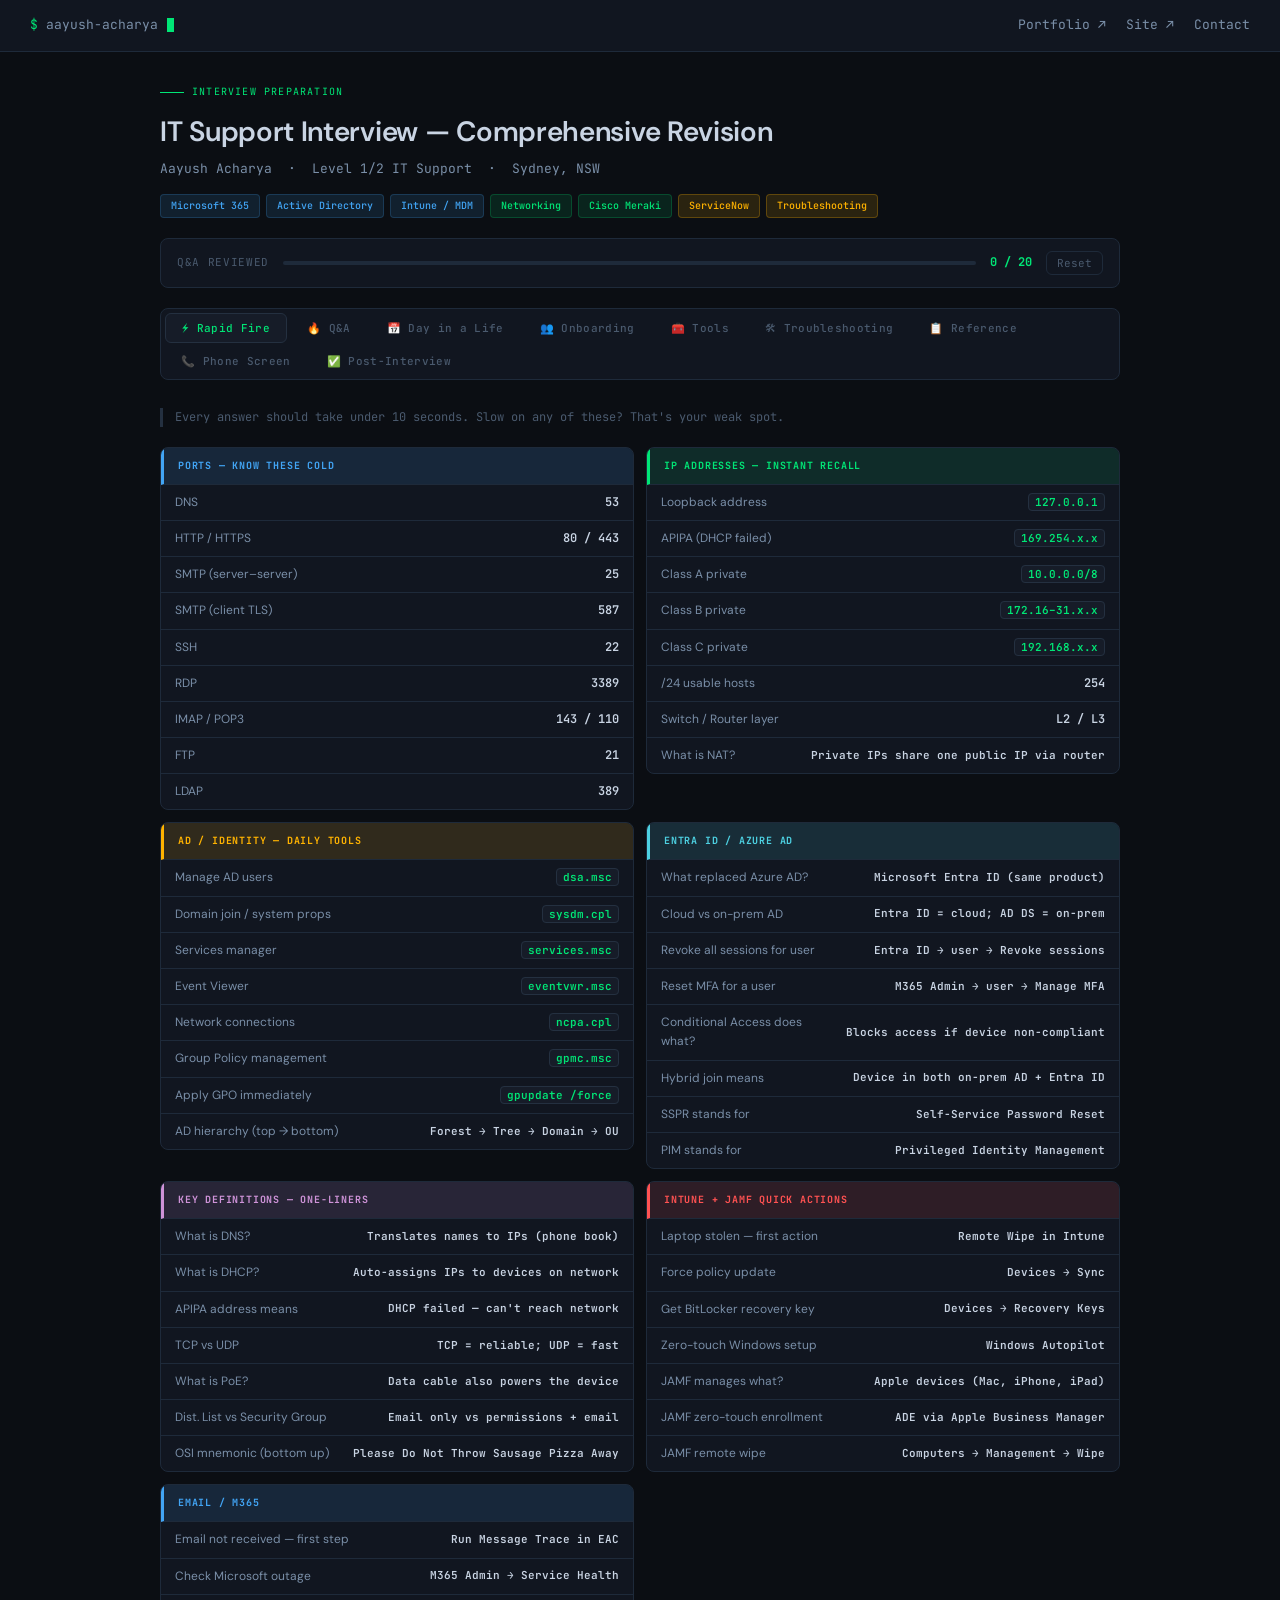
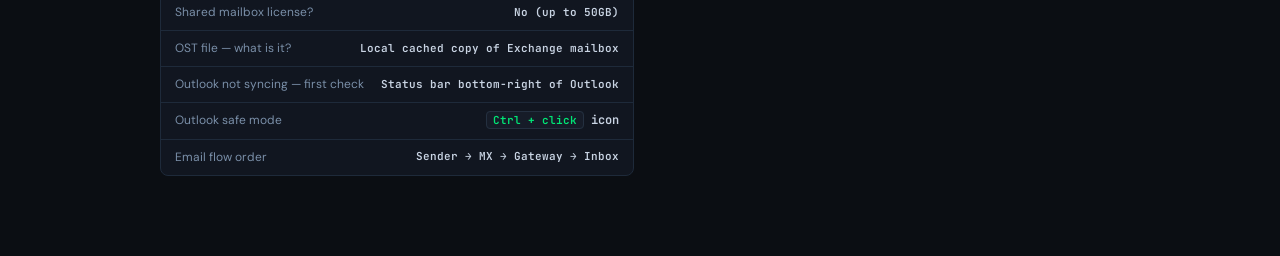
==== commit cd503530: "Update print statement from 'Hello' to 'Goodbye'" ====
--- a/IT_Interview_Revision.html
+++ b/IT_Interview_Revision.html
@@ -259,7 +259,7 @@
 <div class="progress-wrap">
   <span class="progress-label">Q&amp;A reviewed</span>
   <div class="progress-bar-bg"><div class="progress-bar-fill" id="prog-fill" style="width:0%"></div></div>
-  <span class="progress-count" id="prog-count">0 / 15</span>
+  <span class="progress-count" id="prog-count">0 / 20</span>
   <button class="reset-btn" onclick="resetProgress()">Reset</button>
 </div>
 
@@ -272,6 +272,8 @@
   <button class="tab" onclick="switchTab('tools', this)">🧰 Tools</button>
   <button class="tab" onclick="switchTab('ts', this)">🛠 Troubleshooting</button>
   <button class="tab" onclick="switchTab('ref', this)">📋 Reference</button>
+  <button class="tab" onclick="switchTab('phone', this)">📞 Phone Screen</button>
+  <button class="tab" onclick="switchTab('post', this)">✅ Post-Interview</button>
 </div>
 
 <!-- ══════════════════════════════════════
@@ -557,6 +559,68 @@
         </ul>
         <div class="short-tip">The progression question is the most important one for you. It signals ambition and helps you figure out if the role is actually worth taking.</div>
         <button class="mark-btn" onclick="markReviewed('qa-14', this)">Mark as reviewed</button>
+      </div>
+    </div>
+
+    <div class="section-label-bar">Situational — "What Would You Do If..."</div>
+
+    <div class="qa-item" id="qa-15">
+      <div class="qa-q" onclick="toggleQA(this)">
+        <div><div class="qa-label"><span class="tag tag-tech">Situational</span></div><div class="qa-text">A user calls frustrated — they say nothing works. You can't replicate the issue. What do you do?</div></div>
+        <div class="qa-arrow">›</div>
+      </div>
+      <div class="qa-body">
+        <div class="qa-answer">"First I acknowledge the frustration — 'I hear you, let's figure this out together.' Then I ask targeted questions: when did it start, what exactly isn't working, any recent changes? I ask them to walk me through what they're seeing right now. Sometimes the act of explaining it surfaces something they hadn't noticed. If I still can't replicate it remotely, I either get eyes on their screen via Quick Assist or walk over. I never close a ticket I haven't verified is actually resolved."</div>
+        <div class="short-tip">They're testing how you handle ambiguity and an upset user simultaneously. Lead with empathy, then structure.</div>
+        <button class="mark-btn" onclick="markReviewed('qa-15', this)">Mark as reviewed</button>
+      </div>
+    </div>
+
+    <div class="qa-item" id="qa-16">
+      <div class="qa-q" onclick="toggleQA(this)">
+        <div><div class="qa-label"><span class="tag tag-tech">Situational</span></div><div class="qa-text">You discover a colleague has been sharing their password with another staff member. What do you do?</div></div>
+        <div class="qa-arrow">›</div>
+      </div>
+      <div class="qa-body">
+        <div class="qa-answer">"I don't ignore it — password sharing is a policy violation and a security risk. I wouldn't confront the colleague directly. I'd document what I observed, then raise it with my manager or the security team through the appropriate channel. It's not personal, it's a security control. The right response is to report it and let the process handle it, not look the other way because it's awkward."</div>
+        <div class="short-tip">Tests your integrity and whether you understand security policy. Don't say you'd "have a quiet word" — reporting it is not your call to soften.</div>
+        <button class="mark-btn" onclick="markReviewed('qa-16', this)">Mark as reviewed</button>
+      </div>
+    </div>
+
+    <div class="qa-item" id="qa-17">
+      <div class="qa-q" onclick="toggleQA(this)">
+        <div><div class="qa-label"><span class="tag tag-tech">Situational</span></div><div class="qa-text">You're mid-way through a P3 ticket and a P1 comes in. What happens?</div></div>
+        <div class="qa-arrow">›</div>
+      </div>
+      <div class="qa-body">
+        <div class="qa-answer">"P1 takes over immediately — no question. I quickly note where I am on the P3 so I can pick it up without losing context, then update the P3 user: 'I'm dealing with a critical incident, I'll be back with you as soon as it's resolved.' I jump on the P1, follow the escalation process, and keep a clear log. Once the P1 is stabilised or handed to L3, I return to the P3. The update message takes 30 seconds and stops the user from feeling abandoned."</div>
+        <div class="short-tip">Shows you understand SLA prioritisation and that communication during a context switch is part of the job.</div>
+        <button class="mark-btn" onclick="markReviewed('qa-17', this)">Mark as reviewed</button>
+      </div>
+    </div>
+
+    <div class="qa-item" id="qa-18">
+      <div class="qa-q" onclick="toggleQA(this)">
+        <div><div class="qa-label"><span class="tag tag-tech">Situational</span></div><div class="qa-text">A user asks you to give them local admin rights on their laptop "just temporarily." What do you say?</div></div>
+        <div class="qa-arrow">›</div>
+      </div>
+      <div class="qa-body">
+        <div class="qa-answer">"I'd ask what they're actually trying to do — usually there's a specific problem I can solve another way. Need to install software? I can push it through Intune. One-off config change? I can do it with my credentials and document it. If they genuinely need elevated access for a project, that goes through a formal request with manager approval. Handing out admin rights informally creates a compliance gap and puts the user at higher risk if their account is compromised."</div>
+        <div class="short-tip">Tests security knowledge and your ability to say no professionally. Never just refuse — always offer an alternative path.</div>
+        <button class="mark-btn" onclick="markReviewed('qa-18', this)">Mark as reviewed</button>
+      </div>
+    </div>
+
+    <div class="qa-item" id="qa-19">
+      <div class="qa-q" onclick="toggleQA(this)">
+        <div><div class="qa-label"><span class="tag tag-tech">Situational</span></div><div class="qa-text">You made a change that accidentally broke something for multiple users. What do you do?</div></div>
+        <div class="qa-arrow">›</div>
+      </div>
+      <div class="qa-body">
+        <div class="qa-answer">"Own it immediately — tell my manager what happened, what I changed, and who's affected. The first priority is restoring service: roll back the change if possible, or find the fastest workaround. I'd communicate to affected users that we're aware and working on it. Once resolved, I'd do a quick post-mortem — what caused it, what the fix was, and what I'd do differently next time. A mistake handled transparently builds more trust than a mistake quietly buried."</div>
+        <div class="short-tip">They want accountability, not panic. The answer that fails this question is "I'd try to fix it before anyone noticed."</div>
+        <button class="mark-btn" onclick="markReviewed('qa-19', this)">Mark as reviewed</button>
       </div>
     </div>
 
@@ -1092,6 +1156,59 @@
         <div class="step"><div class="step-num">2</div><div class="step-text">PowerShell: <code>Test-ComputerSecureChannel -Repair -Credential (Get-Credential)</code></div></div>
         <div class="step"><div class="step-num">3</div><div class="step-text">Classic: <code>sysdm.cpl</code> → remove from domain → rejoin → restart.</div></div>
         <div class="tip">PowerShell is faster — no full disjoin/rejoin needed on modern Windows.</div>
+      </div>
+    </div>
+
+    <div class="ts-card">
+      <div class="ts-title" onclick="toggleTS(this)"><span>☁️ OneDrive not syncing</span><span class="ts-arrow">›</span></div>
+      <div class="ts-body">
+        <div class="step"><div class="step-num">1</div><div class="step-text">Check the OneDrive icon in the system tray — hover for sync status message.</div></div>
+        <div class="step"><div class="step-num">2</div><div class="step-text">Click the icon → <strong>Help &amp; Settings → Pause syncing → Resume</strong> to kick it.</div></div>
+        <div class="step"><div class="step-num">3</div><div class="step-text">Check storage quota — has the user hit their 1TB limit? (Settings → Account)</div></div>
+        <div class="step"><div class="step-num">4</div><div class="step-text">Check for file name issues — files with <code>? " : | &lt; &gt; * /</code> characters can't sync.</div></div>
+        <div class="step"><div class="step-num">5</div><div class="step-text">Reset OneDrive: <code>%localappdata%\Microsoft\OneDrive\onedrive.exe /reset</code> — wait 2 mins, reopen.</div></div>
+        <div class="step"><div class="step-num">6</div><div class="step-text">Sign out and back in: Settings → Account → Unlink this PC → re-link.</div></div>
+        <div class="tip">Always check if the issue is in OneDrive personal vs SharePoint sync (different root causes).</div>
+      </div>
+    </div>
+
+    <div class="ts-card">
+      <div class="ts-title" onclick="toggleTS(this)"><span>🐌 PC slow / high CPU or RAM</span><span class="ts-arrow">›</span></div>
+      <div class="ts-body">
+        <div class="step"><div class="step-num">1</div><div class="step-text">Open <strong>Task Manager</strong> (Ctrl+Shift+Esc) → Processes tab. Sort by CPU or Memory. What's at the top?</div></div>
+        <div class="step"><div class="step-num">2</div><div class="step-text">Check if Windows Update is running in background — common culprit. Let it finish or schedule for off-hours.</div></div>
+        <div class="step"><div class="step-num">3</div><div class="step-text">Check Defender — a full scan will spike CPU. Check <code>MsMpEng.exe</code> in Task Manager.</div></div>
+        <div class="step"><div class="step-num">4</div><div class="step-text">Check Startup programs: Task Manager → Startup tab. Disable non-essential items.</div></div>
+        <div class="step"><div class="step-num">5</div><div class="step-text">Run <code>sfc /scannow</code> — corrupted system files cause persistent sluggishness.</div></div>
+        <div class="step"><div class="step-num">6</div><div class="step-text">Check disk health: <code>chkdsk C: /f</code> (requires reboot). HDD nearly full also causes slowdowns.</div></div>
+        <div class="step"><div class="step-num">7</div><div class="step-text">If consistent and unexplained → consider hardware refresh. Check device age in Intune.</div></div>
+        <div class="tip">If CPU spikes are from an unknown process, check the file path — malware sometimes disguises itself with similar names to legit processes.</div>
+      </div>
+    </div>
+
+    <div class="ts-card">
+      <div class="ts-title" onclick="toggleTS(this)"><span>💙 BSOD (Blue Screen of Death)</span><span class="ts-arrow">›</span></div>
+      <div class="ts-body">
+        <div class="step"><div class="step-num">1</div><div class="step-text">Note or photograph the <strong>stop code</strong> on the BSOD screen — e.g. KERNEL_SECURITY_CHECK_FAILURE.</div></div>
+        <div class="step"><div class="step-num">2</div><div class="step-text">Check Event Viewer → Windows Logs → System — filter for Critical errors near the crash time.</div></div>
+        <div class="step"><div class="step-num">3</div><div class="step-text">Check if it's happening after a Windows Update — recent update may need to be rolled back.</div></div>
+        <div class="step"><div class="step-num">4</div><div class="step-text">Run <code>sfc /scannow</code> and <code>DISM /Online /Cleanup-Image /RestoreHealth</code> — repairs corrupted OS files.</div></div>
+        <div class="step"><div class="step-num">5</div><div class="step-text">Check for driver issues — outdated GPU, NIC, or docking station drivers are common causes.</div></div>
+        <div class="step"><div class="step-num">6</div><div class="step-text">Run Windows Memory Diagnostic (<code>mdsched.exe</code>) — failing RAM causes random BSODs.</div></div>
+        <div class="step"><div class="step-num">7</div><div class="step-text">If recurring and hardware is suspected → escalate for physical inspection or device swap.</div></div>
+        <div class="warn">A one-off BSOD after an update is usually fixable. Recurring BSODs with hardware error codes = escalate fast.</div>
+      </div>
+    </div>
+
+    <div class="ts-card">
+      <div class="ts-title" onclick="toggleTS(this)"><span>🚫 Software install blocked by policy</span><span class="ts-arrow">›</span></div>
+      <div class="ts-body">
+        <div class="step"><div class="step-num">1</div><div class="step-text">Confirm what policy is blocking it — AppLocker, Intune compliance, or UAC prompt without admin rights?</div></div>
+        <div class="step"><div class="step-num">2</div><div class="step-text">Check if the software is already available in <strong>Company Portal</strong> (Intune self-service). Push it from there if so.</div></div>
+        <div class="step"><div class="step-num">3</div><div class="step-text">If not in Company Portal, raise a software request — check if IT has a pre-approved version to push via Intune.</div></div>
+        <div class="step"><div class="step-num">4</div><div class="step-text">Verify the software is on the approved software list. Unapproved = needs manager sign-off + IT review before deployment.</div></div>
+        <div class="step"><div class="step-num">5</div><div class="step-text">Never run an installer using elevated credentials on behalf of the user without an approved request. Document everything.</div></div>
+        <div class="tip">Don't bypass the policy to be helpful — that's how shadow IT starts. Route it properly even if it takes longer.</div>
       </div>
     </div>
 
@@ -1215,10 +1332,243 @@
 
 </div>
 
+</div><!-- end panel-ref -->
+
 </div><!-- end .page -->
 
+<!-- ══════════════════════════════════════
+     PANEL: PHONE SCREEN
+══════════════════════════════════════ -->
+<div id="panel-phone" class="panel">
+<div class="page" style="padding-top:0;">
+  <p class="panel-intro">Phone screens are run by recruiters, not technical people. They're testing fit and communication — not your port numbers. Fail this and you never get to the technical interview.</p>
+
+  <div class="section-label-bar">What's Actually Happening in a Phone Screen</div>
+
+  <div style="display:grid;grid-template-columns:1fr 1fr;gap:12px;margin-bottom:28px;">
+    <div style="background:var(--bg2);border:1px solid var(--border);border-left:3px solid var(--amber);border-radius:var(--radius);padding:16px;">
+      <div style="font-family:var(--mono);font-size:10px;color:var(--amber);text-transform:uppercase;letter-spacing:.08em;margin-bottom:8px;">What they're assessing</div>
+      <ul style="font-size:13px;color:var(--text2);margin-left:16px;line-height:1.8;">
+        <li>Can you communicate clearly without jargon overload?</li>
+        <li>Do you seem like a normal person to work with?</li>
+        <li>Are your salary expectations in range?</li>
+        <li>Is your experience roughly what the resume says?</li>
+        <li>Are you actually available / interested?</li>
+      </ul>
+    </div>
+    <div style="background:var(--bg2);border:1px solid var(--border);border-left:3px solid var(--green);border-radius:var(--radius);padding:16px;">
+      <div style="font-family:var(--mono);font-size:10px;color:var(--green);text-transform:uppercase;letter-spacing:.08em;margin-bottom:8px;">What to have ready</div>
+      <ul style="font-size:13px;color:var(--text2);margin-left:16px;line-height:1.8;">
+        <li>Your resume open in front of you</li>
+        <li>The job description open — know the role title and company</li>
+        <li>A quiet place with good signal</li>
+        <li>Salary range anchored in your head</li>
+        <li>2–3 genuine questions about the role ready</li>
+      </ul>
+    </div>
+  </div>
+
+  <div class="section-label-bar">The Questions They'll Ask — Every Time</div>
+
+  <div style="display:flex;flex-direction:column;gap:8px;margin-bottom:28px;">
+
+    <div class="ts-card open">
+      <div class="ts-title" onclick="toggleTS(this)"><span>Tell me about yourself / your background</span><span class="ts-arrow">›</span></div>
+      <div class="ts-body">
+        <div class="qa-answer">"I'm an IT support professional currently at PwC in Sydney, supporting executives and partners in a Big 4 environment. Before that I ran IT solo across a 200-user, 9-site hospitality group — which meant owning everything from helpdesk to MDM rollouts to network troubleshooting. My core strengths are Microsoft 365, Entra ID, Intune, and Active Directory. I'm looking to move into a role with a broader ticket scope and a path toward cloud or sysadmin."</div>
+        <div class="warn">Keep this to 60 seconds max on a phone screen. Recruiters have 5 other calls today. Don't recite your whole CV.</div>
+      </div>
+    </div>
+
+    <div class="ts-card">
+      <div class="ts-title" onclick="toggleTS(this)"><span>Why are you looking to leave / what are you looking for?</span><span class="ts-arrow">›</span></div>
+      <div class="ts-body">
+        <div class="qa-answer">"My current role is heavily AV-focused, which means I'm not getting the depth of IT support work I want. I'm looking for a role that has a broader ticket scope — accounts, devices, infrastructure — with a team I can learn from and a path to grow into cloud or systems administration."</div>
+        <div class="tip">Positive framing only. Never criticise PwC, a manager, or a team. "Running toward" always sounds better than "running away."</div>
+      </div>
+    </div>
+
+    <div class="ts-card">
+      <div class="ts-title" onclick="toggleTS(this)"><span>What do you know about us / why this role?</span><span class="ts-arrow">›</span></div>
+      <div class="ts-body">
+        <div class="qa-answer">This is where company research pays off. Have a 2-sentence answer ready: "[Company] caught my attention because [specific thing — their tech stack, growth, industry, something real]. The role itself is a strong match because it covers [specific tech from the JD] which is where I have solid experience and want to go deeper."</div>
+        <div class="warn">Generic answers like "you seem like a great company" fail this question. Spend 10 minutes on research before every call. See the Company Research framework below.</div>
+      </div>
+    </div>
+
+    <div class="ts-card">
+      <div class="ts-title" onclick="toggleTS(this)"><span>What are your salary expectations?</span><span class="ts-arrow">›</span></div>
+      <div class="ts-body">
+        <div class="qa-answer">"Based on my experience and the Sydney market for L1/L2 IT support at this level, I'm targeting $70,000–$80,000 base. That said, I'm flexible depending on the full package and growth opportunity."</div>
+        <div class="tip">Always give a range. Your real floor goes at the bottom of the range, not in the middle. If they push back on the range, ask what the budgeted band is — a good recruiter will tell you.</div>
+      </div>
+    </div>
+
+    <div class="ts-card">
+      <div class="ts-title" onclick="toggleTS(this)"><span>Are you interviewing elsewhere / what's your timeline?</span><span class="ts-arrow">›</span></div>
+      <div class="ts-body">
+        <div class="qa-answer">"I'm actively looking and have a few conversations in progress, but I'm being selective — I want to make the right move, not just the fastest one. In terms of notice period, I'm on [X weeks] notice at PwC."</div>
+        <div class="tip">Being honest that you're talking to other companies creates urgency without lying. Don't say "you're the only one" — it removes your leverage.</div>
+      </div>
+    </div>
+
+    <div class="ts-card">
+      <div class="ts-title" onclick="toggleTS(this)"><span>Can you tell me about your experience with [tool from JD]?</span><span class="ts-arrow">›</span></div>
+      <div class="ts-body">
+        <div class="qa-answer">Pick the most relevant example from your actual experience: "Yes — I used [tool] day-to-day at [company]. Specifically I [concrete action]. I'm also comfortable with [related tool] which overlaps significantly."</div>
+        <div class="warn">If you don't have direct experience: "I haven't used [tool] in production, but I've worked extensively with [similar tool] and I've done hands-on work with [tool] in a lab / home environment. I'm confident I'd be productive quickly." Don't fake it.</div>
+      </div>
+    </div>
+
+    <div class="ts-card">
+      <div class="ts-title" onclick="toggleTS(this)"><span>Do you have any questions for me?</span><span class="ts-arrow">›</span></div>
+      <div class="ts-body">
+        <div class="qa-answer green">Always ask 2 questions. These work well at recruiter screen stage:</div>
+        <ul style="margin:10px 0 0 16px;font-size:13px;color:var(--text2);line-height:1.8;">
+          <li>"What does the tech environment look like — mostly cloud, hybrid, or on-prem?"</li>
+          <li>"What's the team structure — is this a solo role or part of a broader IT team?"</li>
+          <li>"What's driven the need for this role — is it backfill or growth?"</li>
+          <li>"What does the next step in the process look like and what's the timeline?"</li>
+        </ul>
+        <div class="tip">The last question is mandatory. You need to know what's coming next and when, so you can manage your other conversations accordingly.</div>
+      </div>
+    </div>
+
+  </div>
+
+  <div class="section-label-bar">Company Research Framework — 10 Minutes Before Every Call</div>
+
+  <div style="display:grid;grid-template-columns:1fr 1fr;gap:12px;margin-bottom:24px;">
+
+    <div style="background:var(--bg2);border:1px solid var(--border);border-radius:var(--radius);padding:16px;">
+      <div style="font-family:var(--mono);font-size:10px;color:var(--blue);text-transform:uppercase;letter-spacing:.08em;margin-bottom:10px;">What to look up</div>
+      <div class="step" style="margin-bottom:8px;"><div class="step-num">1</div><div class="step-text"><strong>What does the company actually do?</strong> Can you explain it in one sentence? If not, look it up.</div></div>
+      <div class="step" style="margin-bottom:8px;"><div class="step-num">2</div><div class="step-text"><strong>Company size &amp; headcount.</strong> 50 staff vs 5,000 means completely different IT environments.</div></div>
+      <div class="step" style="margin-bottom:8px;"><div class="step-num">3</div><div class="step-text"><strong>Tech stack hints.</strong> LinkedIn job posts often reveal the stack — do they mention M365, Google Workspace, AWS, Azure?</div></div>
+      <div class="step" style="margin-bottom:8px;"><div class="step-num">4</div><div class="step-text"><strong>Recent news.</strong> Funding rounds, new offices, or layoffs all give context. Google "[company] news 2024/2025."</div></div>
+      <div class="step"><div class="step-num">5</div><div class="step-text"><strong>Glassdoor.</strong> Quick scan of IT/support reviews. Any patterns around culture, management, or pace?</div></div>
+    </div>
+
+    <div style="background:var(--bg2);border:1px solid var(--border);border-radius:var(--radius);padding:16px;">
+      <div style="font-family:var(--mono);font-size:10px;color:var(--purple);text-transform:uppercase;letter-spacing:.08em;margin-bottom:10px;">Red flags to watch for</div>
+      <div class="step" style="margin-bottom:8px;"><div class="step-num">!</div><div class="step-text"><strong>Role posted multiple times.</strong> High churn or unrealistic expectations — ask the recruiter directly.</div></div>
+      <div class="step" style="margin-bottom:8px;"><div class="step-num">!</div><div class="step-text"><strong>"Competitive salary" with no range.</strong> Usually means below market. Get a number before investing time.</div></div>
+      <div class="step" style="margin-bottom:8px;"><div class="step-num">!</div><div class="step-text"><strong>Solo IT role at 500+ users.</strong> That's a burnout setup unless they're explicit about scope and support.</div></div>
+      <div class="step" style="margin-bottom:8px;"><div class="step-num">!</div><div class="step-text"><strong>Glassdoor patterns:</strong> "management doesn't listen," "no work-life balance," "high turnover" — three or more recent reviews saying the same thing is a signal.</div></div>
+      <div class="step"><div class="step-num">!</div><div class="step-text"><strong>Recruiter who can't answer basic questions</strong> about the role or team — they're spraying CVs, not placed you specifically.</div></div>
+    </div>
+
+  </div>
+
+  <div class="section-label-bar">Phone Screen Mindset</div>
+  <div style="background:var(--bg2);border:1px solid var(--border);border-left:3px solid var(--green);border-radius:var(--radius);padding:16px 20px;font-size:13px;color:var(--text2);line-height:1.8;">
+    <p style="margin-bottom:8px;">You are also interviewing them. A phone screen is a two-way filter. Your goal is not just to pass — it's to figure out if this role is worth investing more time in.</p>
+    <p style="margin-bottom:8px;">Speak at 80% of your normal speed. Phone audio compresses voice quality. Slow down slightly — it reads as calm confidence.</p>
+    <p style="margin-bottom:8px;">If you get a question you don't immediately have an answer for, it's fine to say: <em style="color:var(--text);">"That's a good question — let me think about that for a second."</em> A two-second pause sounds far better than a rushed wrong answer.</p>
+    <p>End every call by confirming next steps: <em style="color:var(--text);">"What does the process look like from here, and what's your timeline for moving to the next stage?"</em></p>
+  </div>
+</div>
+</div>
+
+<!-- ══════════════════════════════════════
+     PANEL: POST-INTERVIEW
+══════════════════════════════════════ -->
+<div id="panel-post" class="panel">
+<div class="page" style="padding-top:0;">
+  <p class="panel-intro">Most candidates stop preparing the moment the interview ends. This is where you can quietly separate yourself — and where people lose offers they should have gotten.</p>
+
+  <div class="section-label-bar">Immediately After the Interview</div>
+
+  <div class="checklist-wrap" style="margin-bottom:24px;">
+    <div class="checklist-phase">
+      <div class="checklist-phase-title">// Within 1 Hour</div>
+      <div class="checklist-items">
+        <div class="checklist-item"><div class="check-icon">✓</div><div class="check-text"><strong>Write down everything you can remember.</strong> Questions asked, names of interviewers, technical topics that came up, anything you stumbled on. Do this while it's fresh — you'll use it to prep for the next round.</div></div>
+        <div class="checklist-item"><div class="check-icon">✓</div><div class="check-text"><strong>Note what you answered well and what you didn't.</strong> If a question caught you off guard, look up the answer now. You may face it again in round 2.</div></div>
+        <div class="checklist-item"><div class="check-icon">✓</div><div class="check-text"><strong>Send a thank you email.</strong> See the template below. Keep it short — 3 sentences. Reference something specific from the conversation so it doesn't read as a copy-paste.</div></div>
+      </div>
+    </div>
+    <div class="checklist-phase">
+      <div class="checklist-phase-title">// Within 24 Hours</div>
+      <div class="checklist-items">
+        <div class="checklist-item"><div class="check-icon">✓</div><div class="check-text">Connect with interviewers on LinkedIn (optional but smart — send a short note, not the default message).</div></div>
+        <div class="checklist-item"><div class="check-icon">✓</div><div class="check-text">If the recruiter reached out through an agency, give them a brief debrief on how it went — they're your advocate in the room.</div></div>
+        <div class="checklist-item"><div class="check-icon">✓</div><div class="check-text">If you promised to send anything (a portfolio link, a reference, a certification) — send it now, not "soon."</div></div>
+      </div>
+    </div>
+  </div>
+
+  <div class="section-label-bar">Thank You Email Template</div>
+
+  <div style="background:var(--bg2);border:1px solid var(--border);border-radius:var(--radius);overflow:hidden;margin-bottom:24px;">
+    <div style="background:var(--bg3);border-bottom:1px solid var(--border);padding:10px 16px;font-family:var(--mono);font-size:10px;color:var(--text3);text-transform:uppercase;letter-spacing:.08em;">Template — adapt this, don't copy verbatim</div>
+    <div style="padding:16px 18px;">
+      <p style="font-size:13px;color:var(--text3);font-family:var(--mono);margin-bottom:8px;">Subject: Thank you — [Role Title] interview</p>
+      <div style="font-size:13px;color:var(--text2);line-height:1.9;border-left:3px solid var(--green-dim);padding-left:14px;margin-top:10px;">
+        <p>Hi [Name],</p>
+        <br>
+        <p>Thank you for taking the time to speak with me today about the [Role Title] position. I enjoyed hearing about [specific thing they mentioned — the team structure, the upcoming project, the tech environment].</p>
+        <br>
+        <p>The role aligns well with where I'm headed — particularly the [specific aspect]. I'm genuinely interested in progressing to the next stage.</p>
+        <br>
+        <p>Please let me know if there's anything else you need from me in the meantime.</p>
+        <br>
+        <p>Best regards,<br>Aayush</p>
+      </div>
+    </div>
+    <div style="border-top:1px solid var(--border);padding:10px 16px;font-size:12px;color:var(--amber);font-family:var(--mono);">⚠ Replace the bracketed placeholders with something real from the conversation. Generic = forgettable.</div>
+  </div>
+
+  <div class="section-label-bar">Follow-Up Timing — When to Chase</div>
+
+  <div style="background:var(--bg2);border:1px solid var(--border);border-radius:var(--radius);overflow:hidden;margin-bottom:24px;">
+    <table class="ref-table plain-table" style="margin:0;">
+      <tr><th>Situation</th><th>When to follow up</th><th>How</th></tr>
+      <tr><td>They gave you a timeline ("we'll get back to you by Friday")</td><td>Monday — if you haven't heard by end of day</td><td>Short email to recruiter: "Just checking in on the [role] — still very interested."</td></tr>
+      <tr><td>No timeline given after interview</td><td>5 business days</td><td>Same — one short follow-up email. Not a phone call.</td></tr>
+      <tr><td>After first follow-up, still nothing</td><td>5 more business days</td><td>One more. After that, move on mentally but keep the role active.</td></tr>
+      <tr><td>You have another offer coming</td><td>Immediately</td><td>Tell them — "I have an offer with a [X] day deadline. I'd prefer this role. Can we accelerate?"</td></tr>
+    </table>
+  </div>
+
+  <div class="section-label-bar">Receiving an Offer — Don't Accept on the Spot</div>
+
+  <div style="display:grid;grid-template-columns:1fr 1fr;gap:12px;margin-bottom:24px;">
+    <div style="background:var(--bg2);border:1px solid var(--border);border-left:3px solid var(--blue);border-radius:var(--radius);padding:16px;">
+      <div style="font-family:var(--mono);font-size:10px;color:var(--blue);text-transform:uppercase;letter-spacing:.08em;margin-bottom:10px;">When the offer comes in</div>
+      <div class="step" style="margin-bottom:8px;"><div class="step-num">1</div><div class="step-text">Thank them and express genuine interest — "I'm really pleased to receive this."</div></div>
+      <div class="step" style="margin-bottom:8px;"><div class="step-num">2</div><div class="step-text">Ask for the offer in writing before committing to anything verbally.</div></div>
+      <div class="step" style="margin-bottom:8px;"><div class="step-num">3</div><div class="step-text">Ask for 24–48 hours to review. Any legitimate employer will give this. It's not a red flag to ask.</div></div>
+      <div class="step"><div class="step-num">4</div><div class="step-text">Notify other active applications immediately — "I have an offer, can you update me on your timeline?"</div></div>
+    </div>
+    <div style="background:var(--bg2);border:1px solid var(--border);border-left:3px solid var(--amber);border-radius:var(--radius);padding:16px;">
+      <div style="font-family:var(--mono);font-size:10px;color:var(--amber);text-transform:uppercase;letter-spacing:.08em;margin-bottom:10px;">What to check in the offer letter</div>
+      <div class="step" style="margin-bottom:8px;"><div class="step-num">1</div><div class="step-text"><strong>Base salary</strong> — matches what was discussed?</div></div>
+      <div class="step" style="margin-bottom:8px;"><div class="step-num">2</div><div class="step-text"><strong>Super rate</strong> — 11.5% is the 2024/25 minimum. Anything above is a positive.</div></div>
+      <div class="step" style="margin-bottom:8px;"><div class="step-num">3</div><div class="step-text"><strong>Employment type</strong> — permanent, contract, or casual? Different protections apply.</div></div>
+      <div class="step" style="margin-bottom:8px;"><div class="step-num">4</div><div class="step-text"><strong>Notice period</strong> — what are you committing to give them?</div></div>
+      <div class="step"><div class="step-num">5</div><div class="step-text"><strong>Probation period &amp; conditions</strong> — how long and what are the performance expectations?</div></div>
+    </div>
+  </div>
+
+  <div class="section-label-bar">Negotiating the Offer</div>
+  <div style="background:var(--bg2);border:1px solid var(--border);border-left:3px solid var(--green);border-radius:var(--radius);padding:16px 20px;font-size:13px;color:var(--text2);line-height:1.8;margin-bottom:24px;">
+    <p style="margin-bottom:10px;"><strong style="color:var(--text);">You can always ask.</strong> The worst they can say is no. Most companies expect a counter, especially at this level.</p>
+    <p style="margin-bottom:8px;">Script: <em style="color:var(--text);">"I'm very keen on this role and the team. The offer is close to what I was hoping for — is there any flexibility to get to [target]? I think given my [specific experience / what you bring], that's a fair ask."</em></p>
+    <p>If they can't move on base, ask about: <strong style="color:var(--text);">start date flexibility, training budget, extra leave, WFH days, or an earlier salary review.</strong> Total package matters more than base alone.</p>
+  </div>
+
+  <div class="section-label-bar">If You Don't Get the Role</div>
+  <div style="background:var(--bg2);border:1px solid var(--border);border-radius:var(--radius);padding:16px 20px;font-size:13px;color:var(--text2);line-height:1.8;">
+    <div class="step" style="margin-bottom:8px;"><div class="step-num">1</div><div class="step-text">Reply to the rejection and ask for feedback: <em style="color:var(--text);">"Thank you for letting me know. I'd genuinely welcome any feedback on my application or interviews — it would help me improve."</em> Most won't reply. Some will, and it's gold.</div></div>
+    <div class="step" style="margin-bottom:8px;"><div class="step-num">2</div><div class="step-text">Review your notes from the interview — were there gaps you can close? A certification, a home lab project, or a better-prepared answer?</div></div>
+    <div class="step"><div class="step-num">3</div><div class="step-text">Keep the recruiter warm — <em style="color:var(--text);">"Please keep me in mind for future roles."</em> Agency recruiters have pipelines. This conversation may come back around in 3 months.</div></div>
+  </div>
+</div>
+</div>
+
 <script>
-const TOTAL_QA = 15;
+const TOTAL_QA = 20;
 function switchTab(name, btn) {
   document.querySelectorAll('.panel').forEach(p => p.classList.remove('active'));
   document.querySelectorAll('.tab').forEach(t => t.classList.remove('active'));
